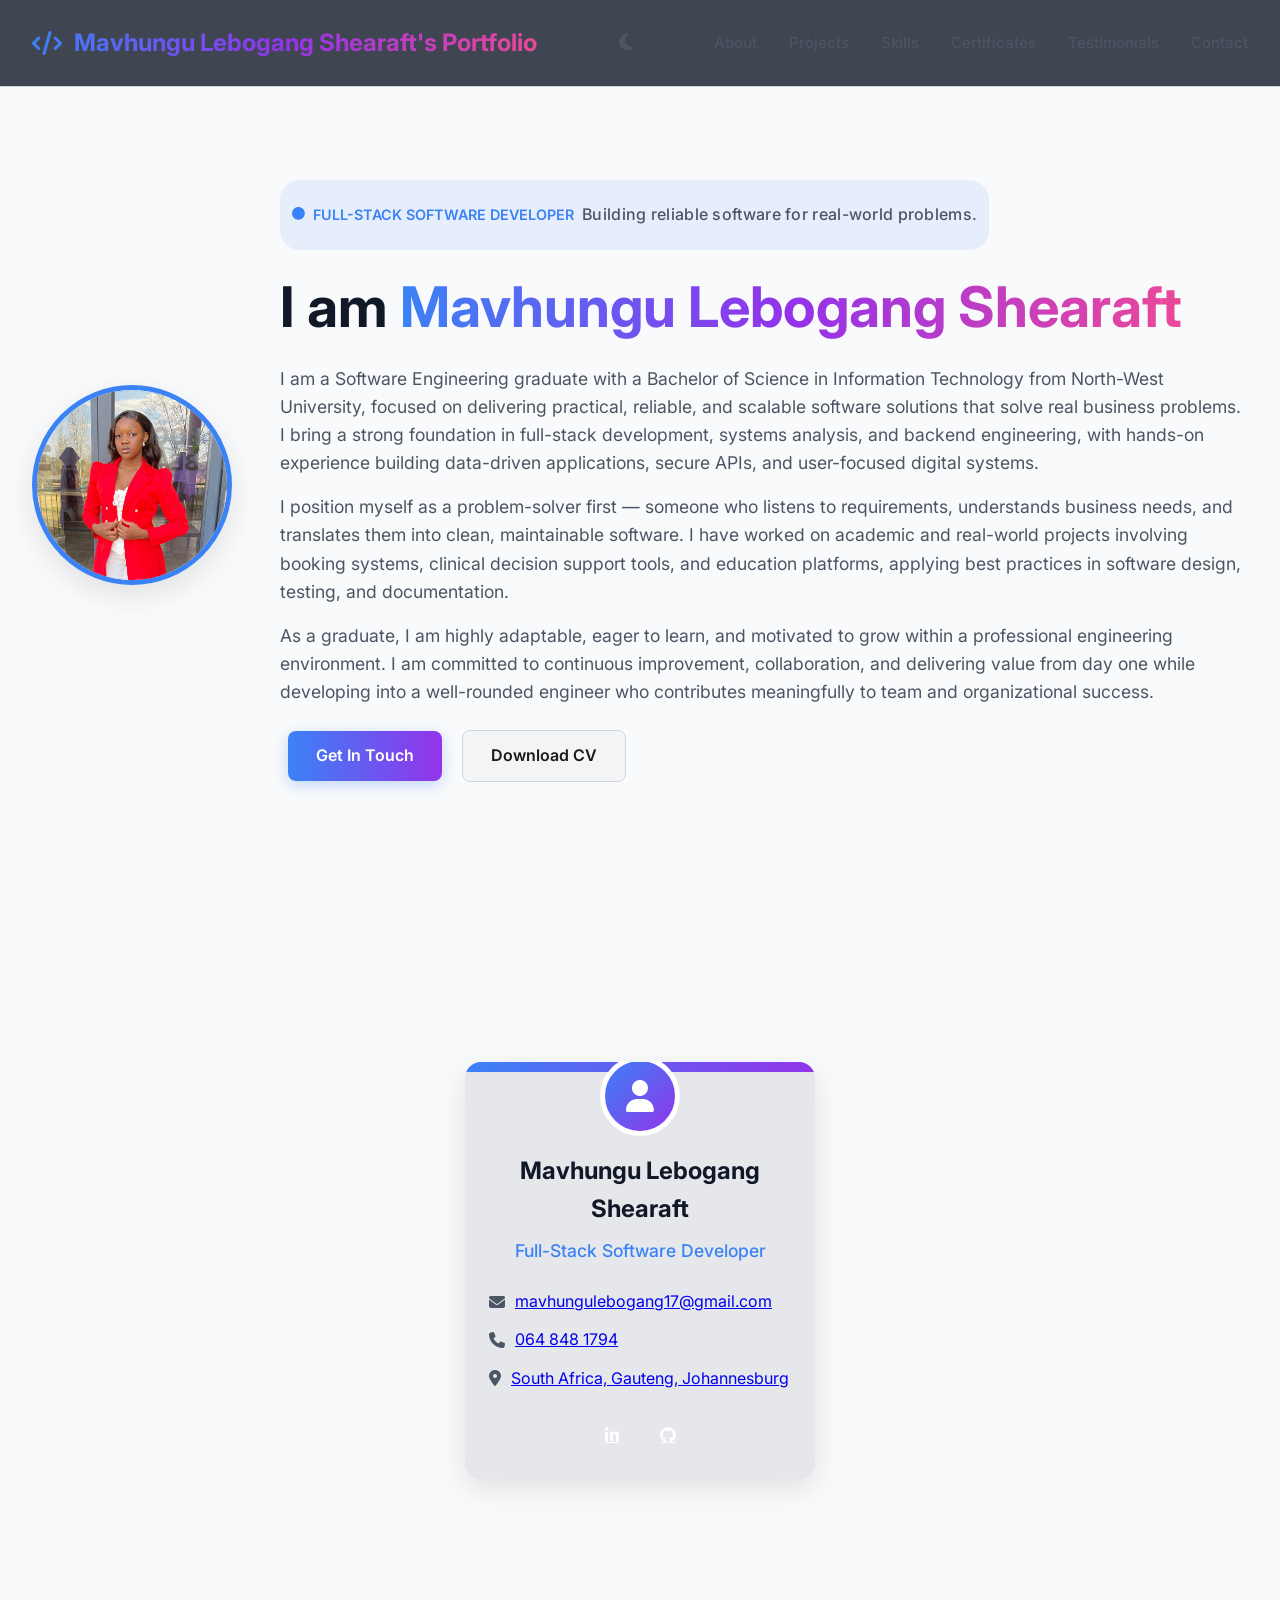
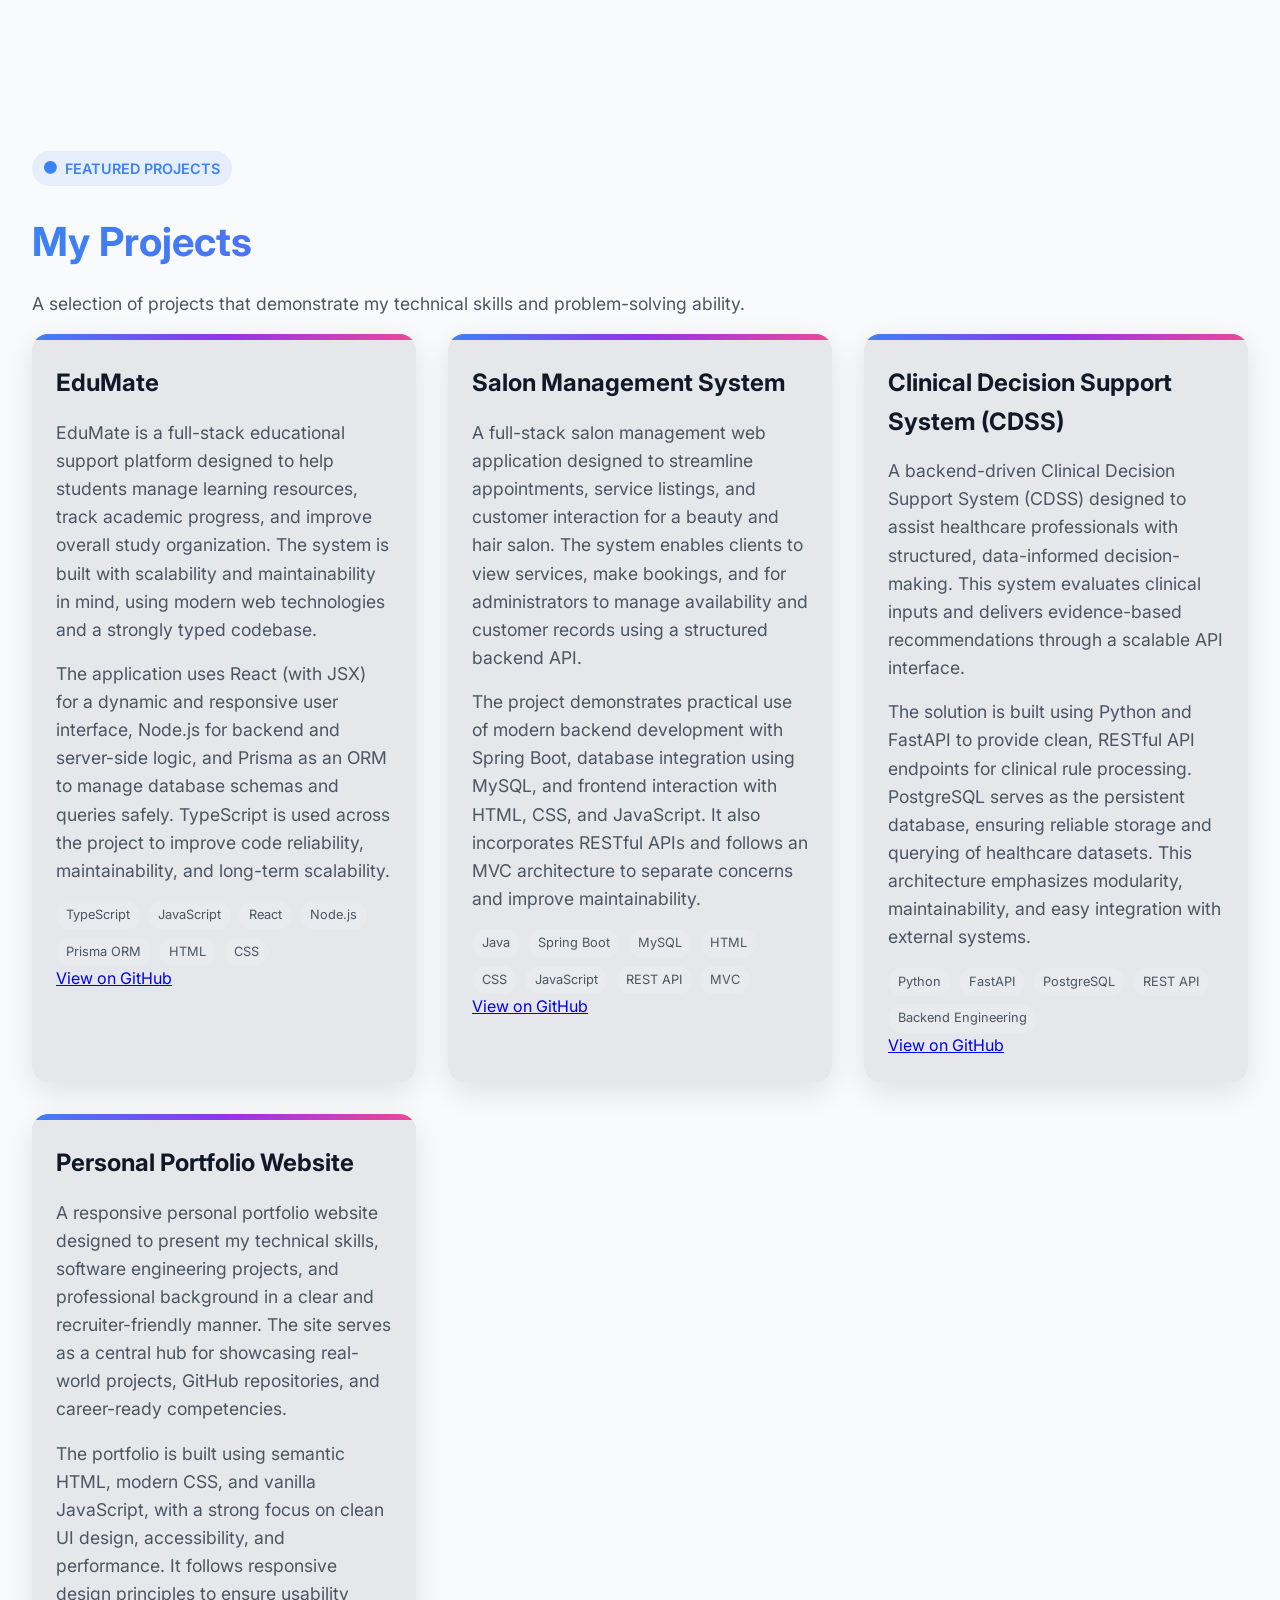
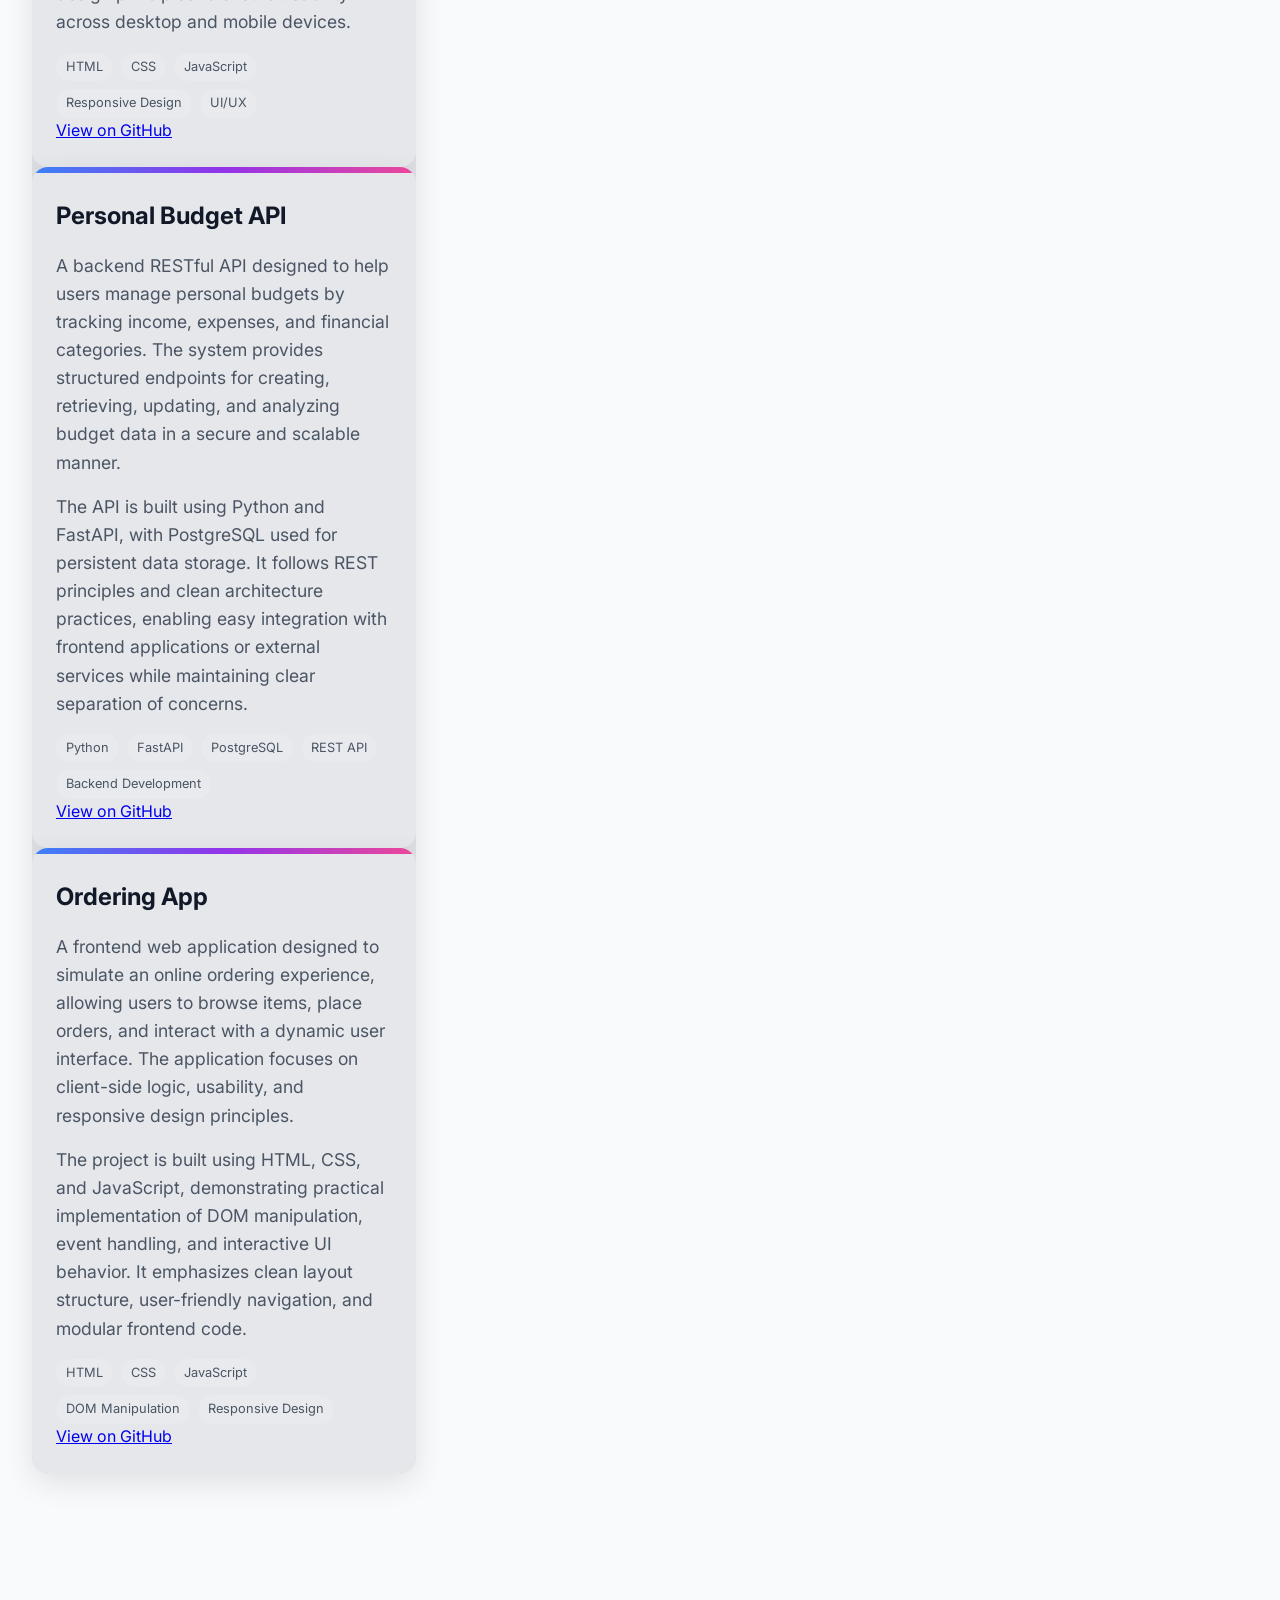
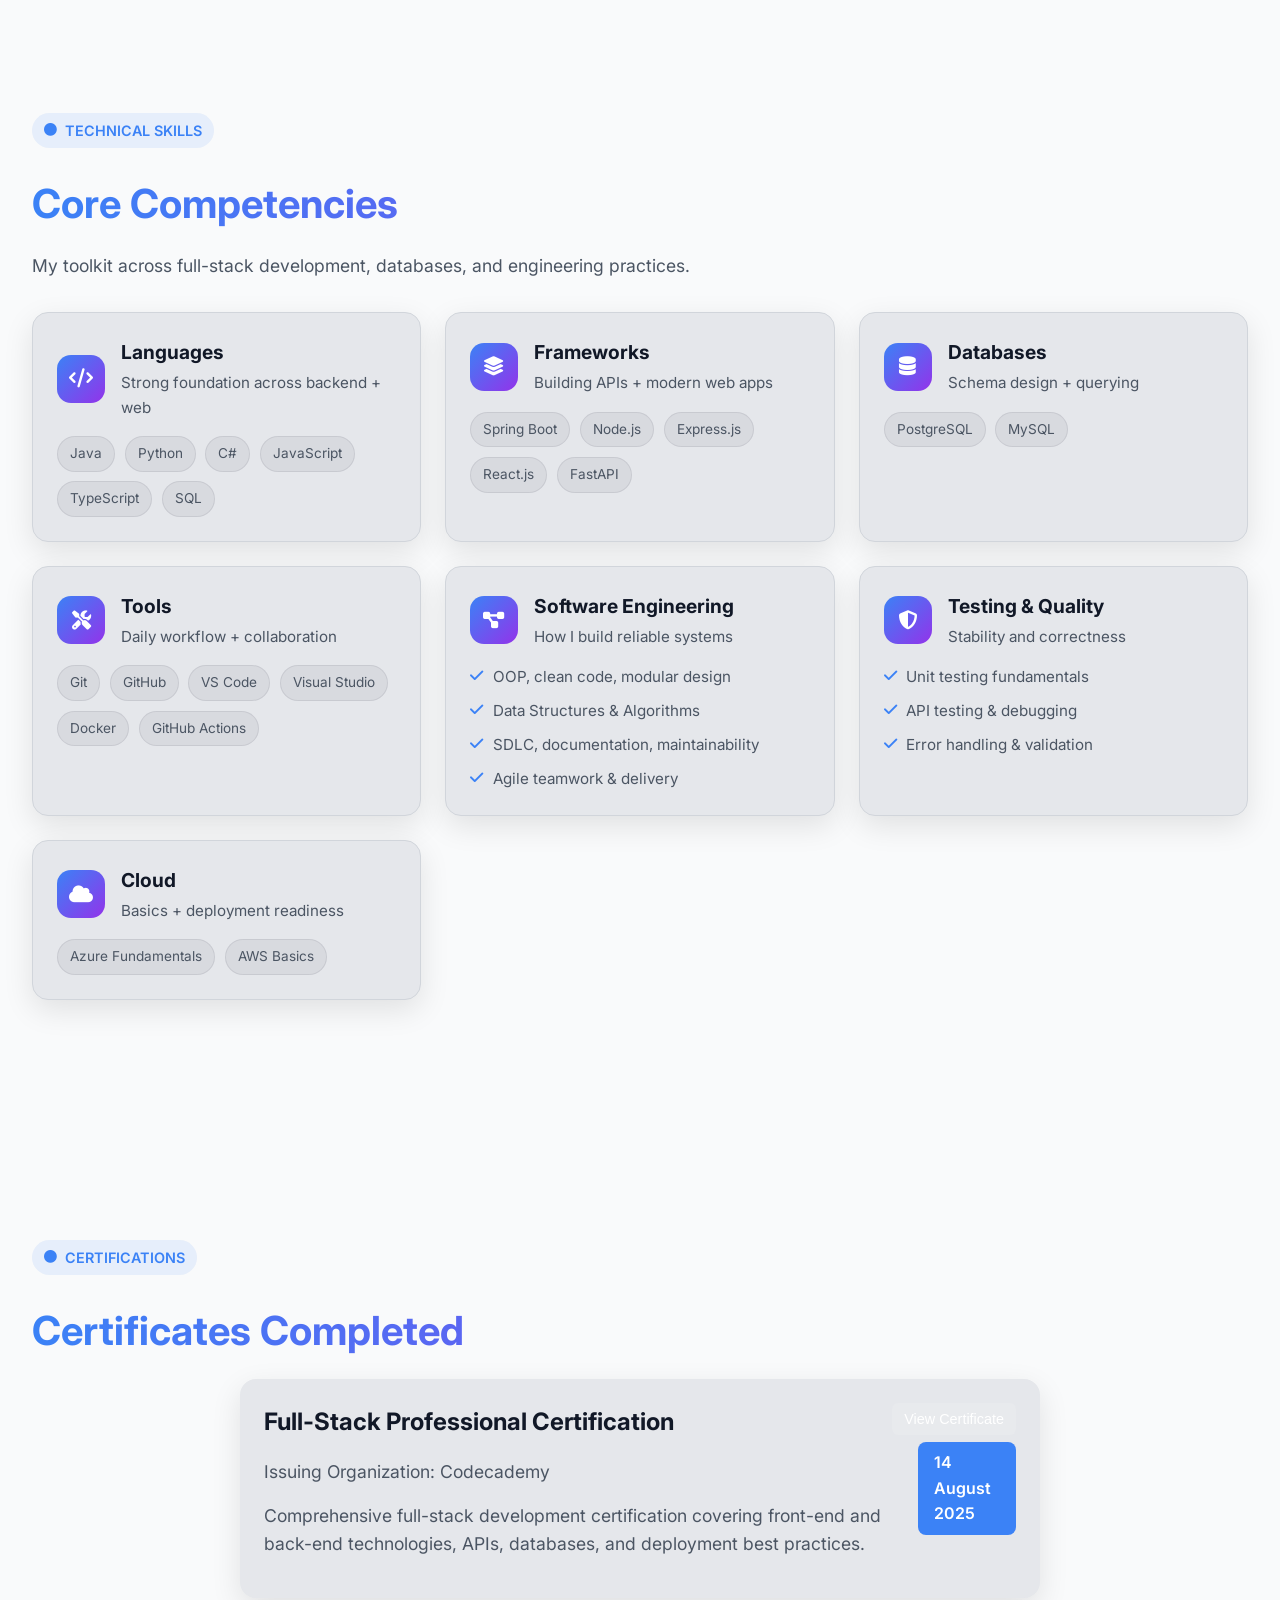
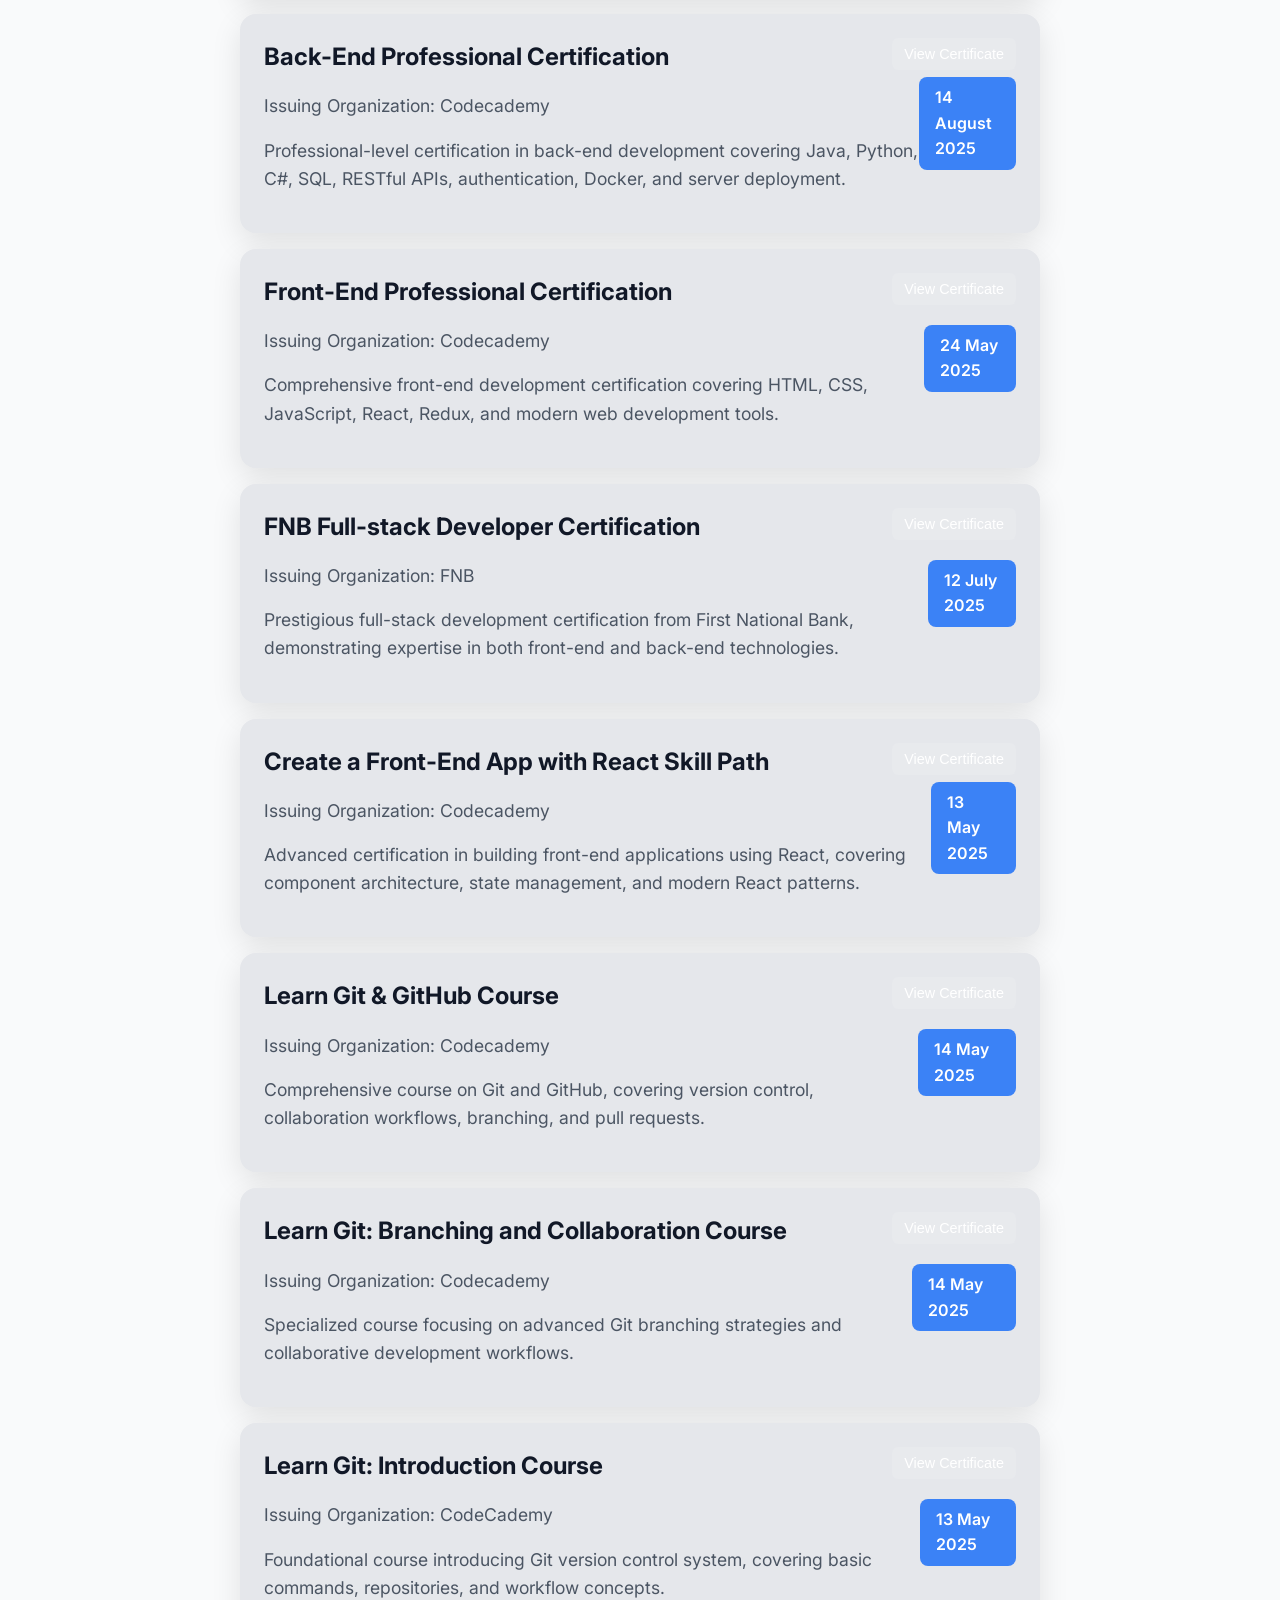
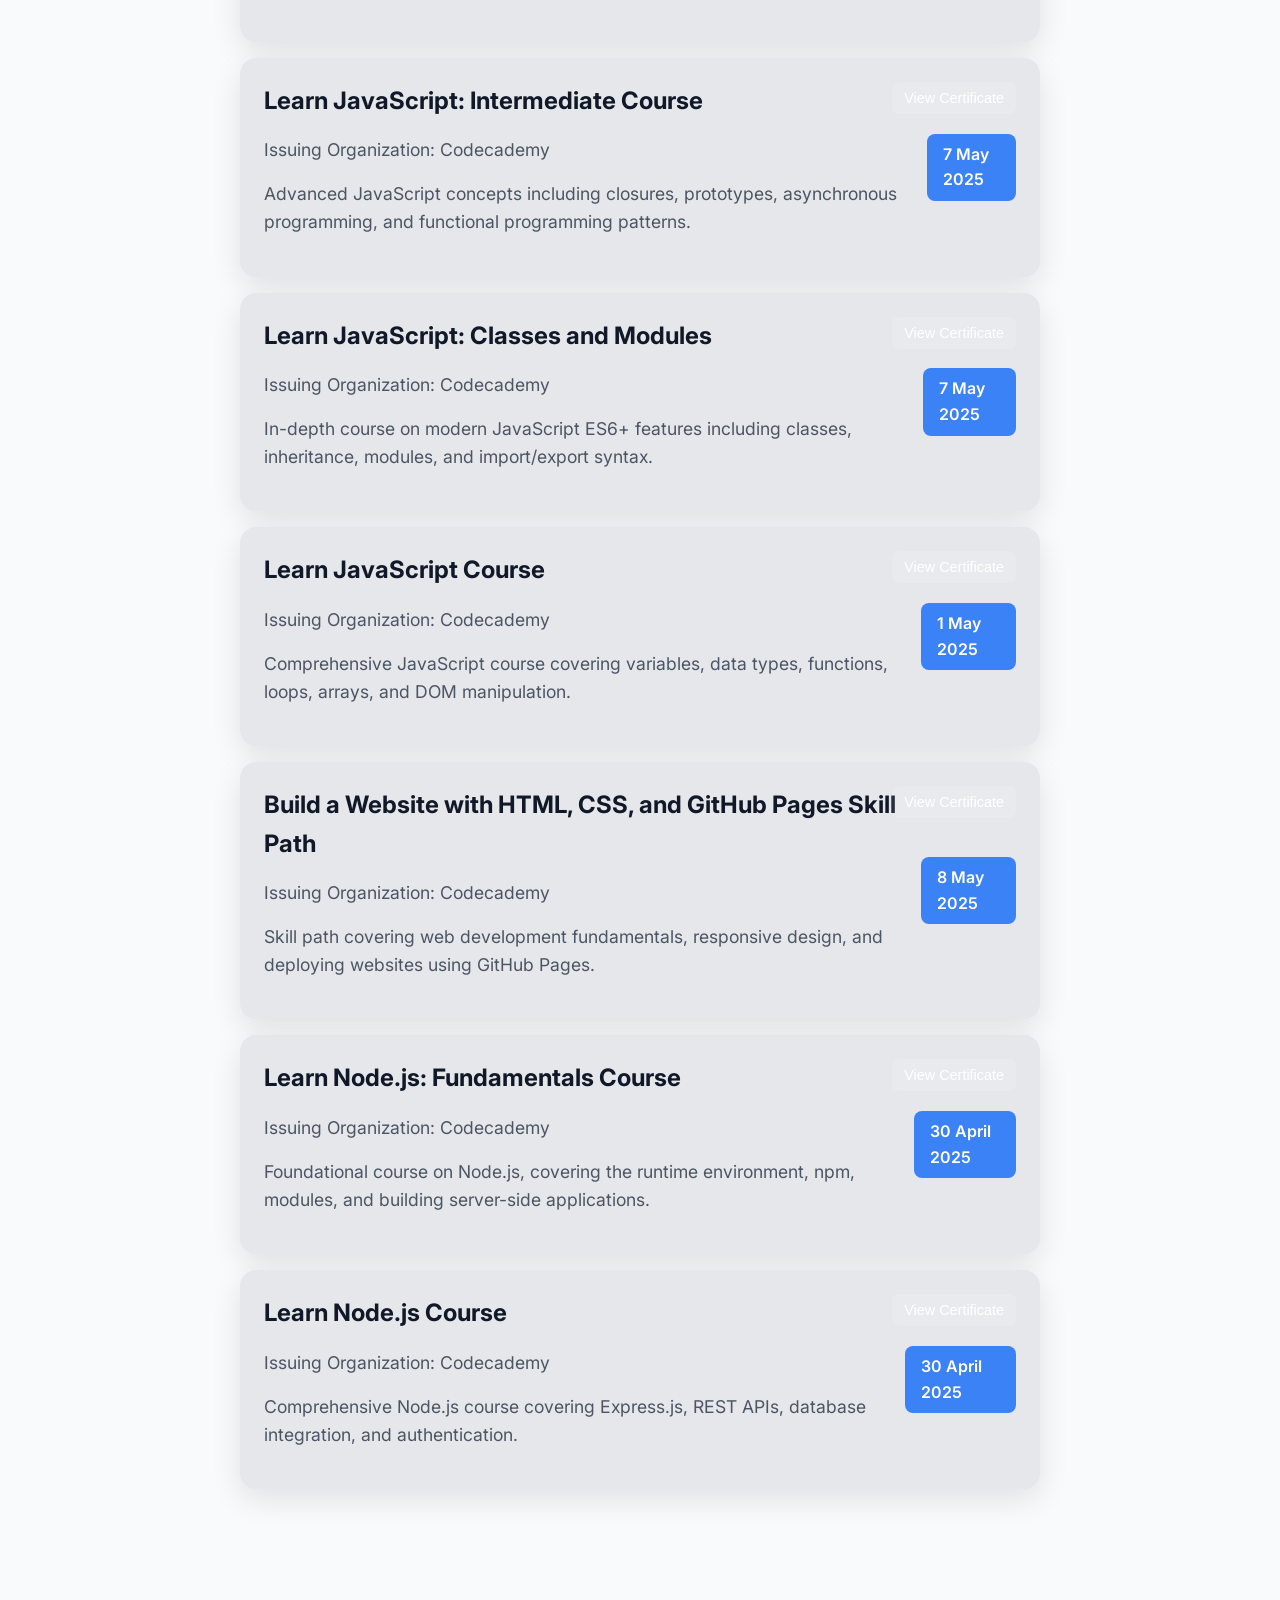
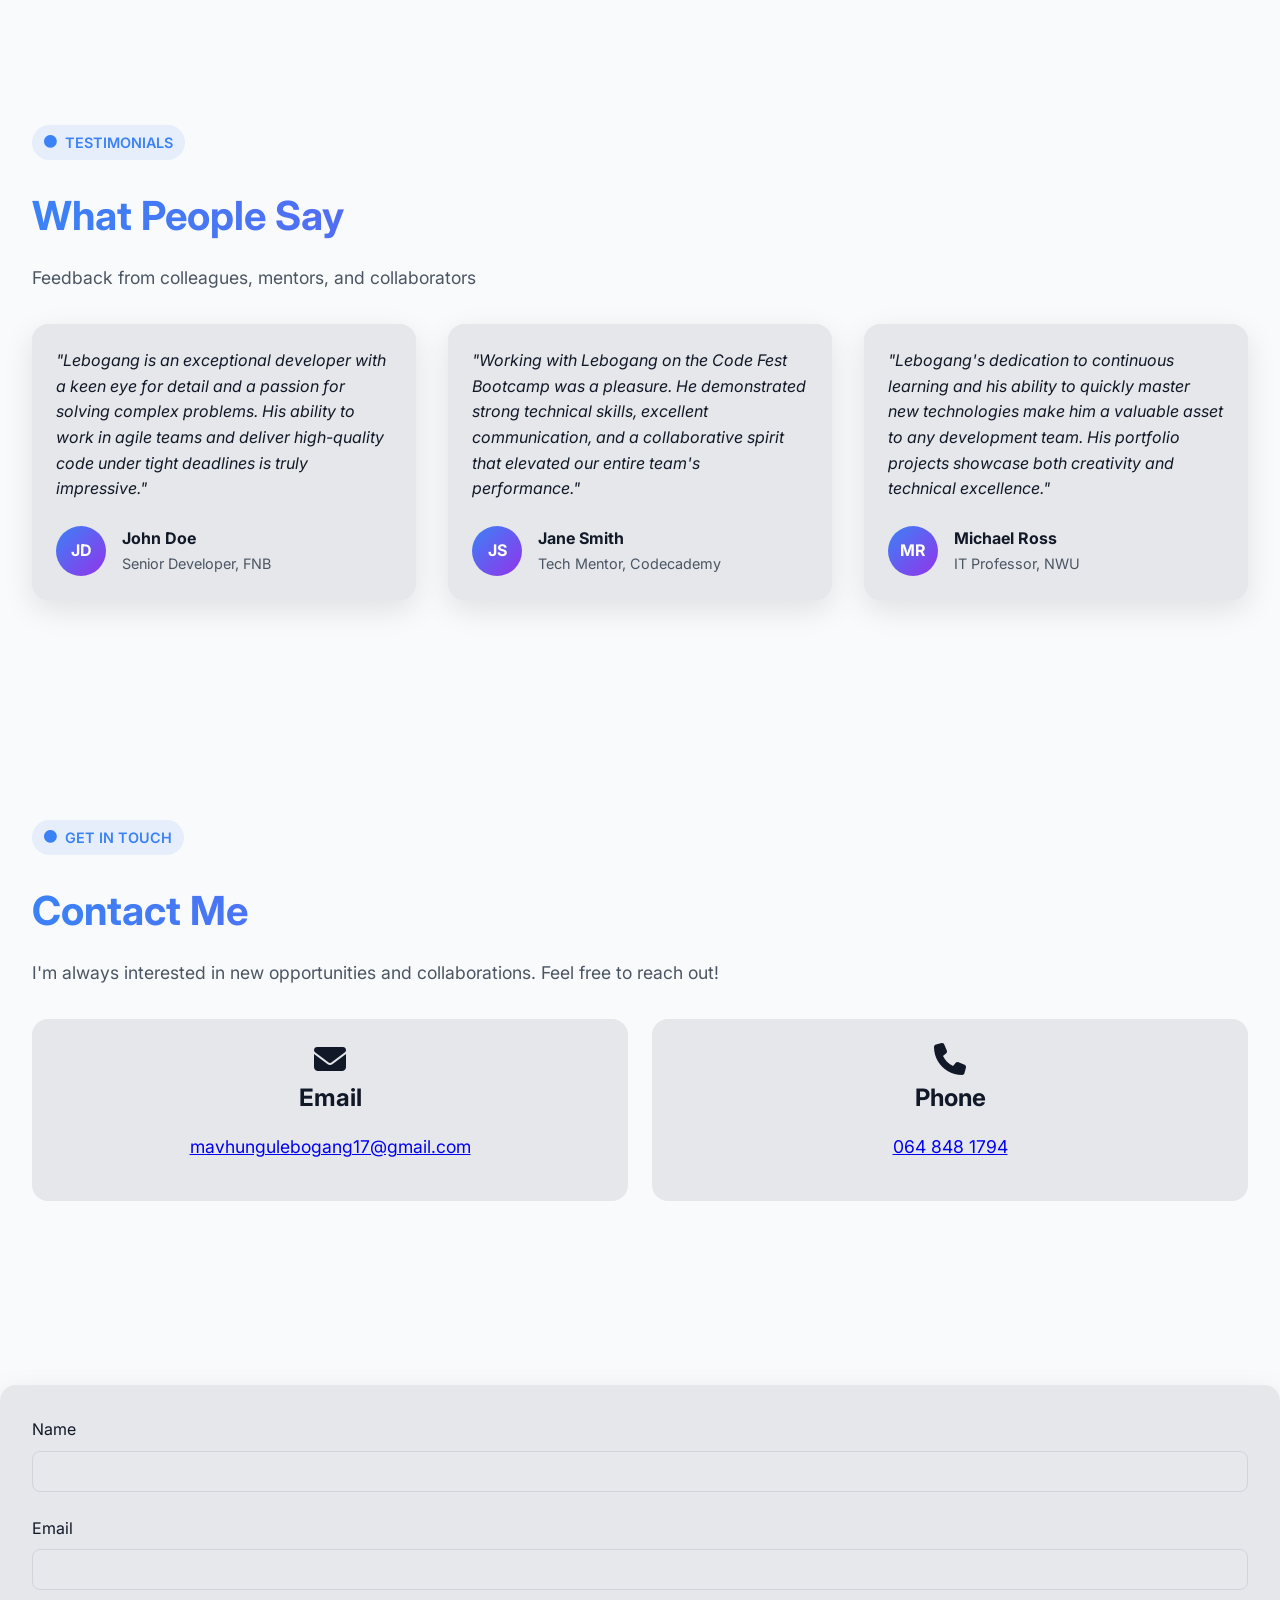
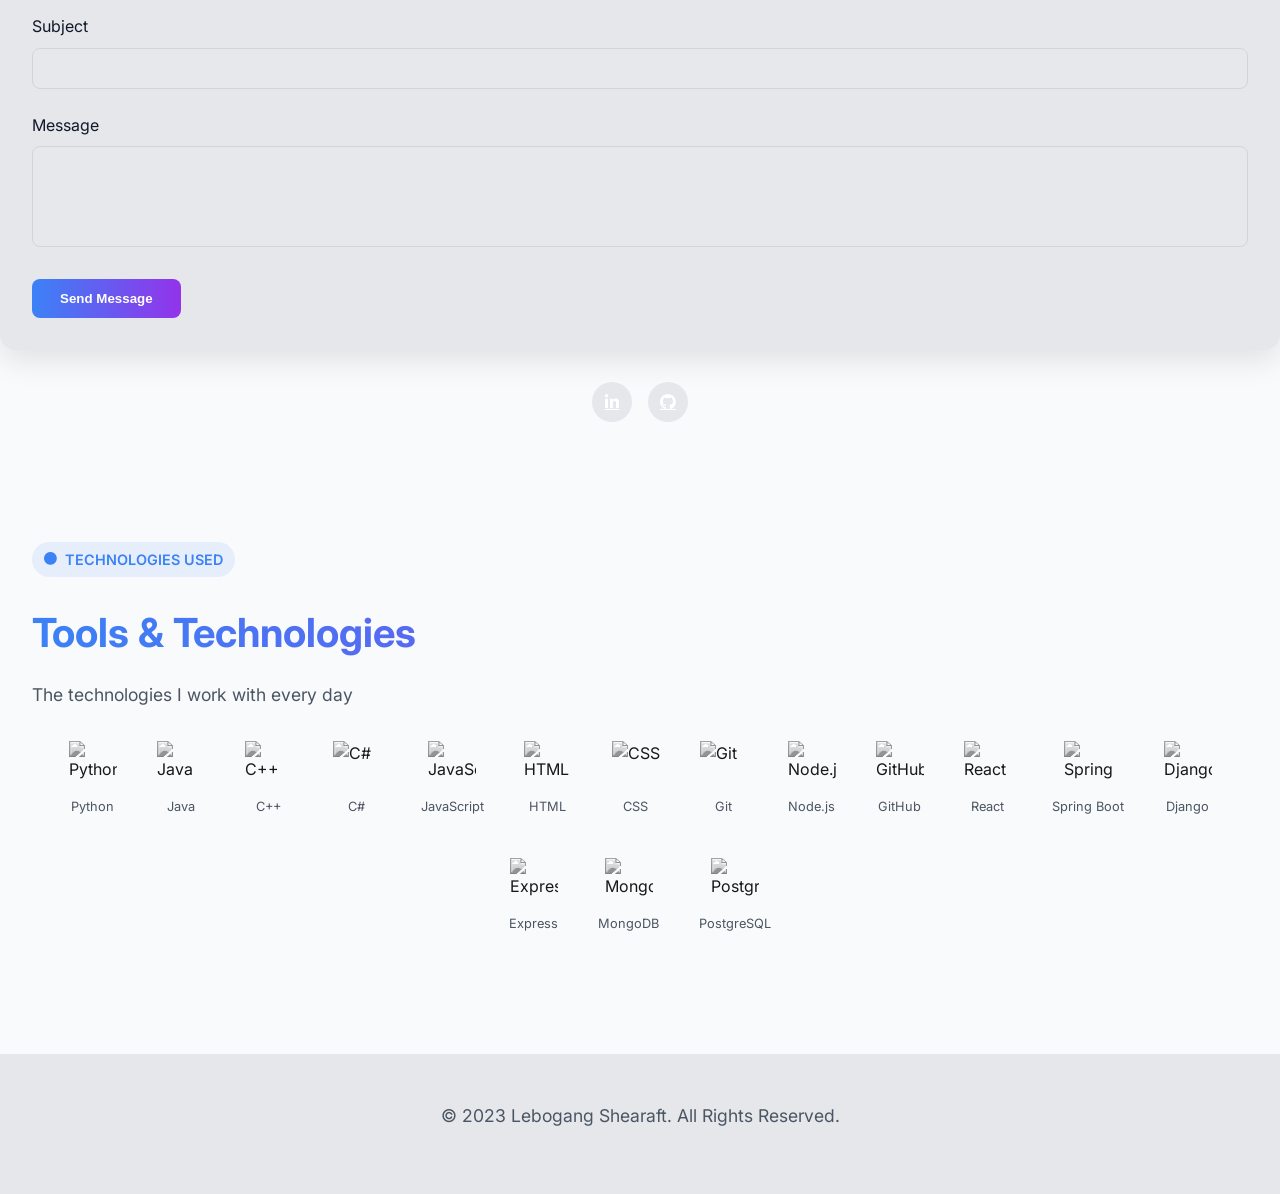
==== index.html @ 538824d4 "Update index.html" ====
<!DOCTYPE html>
<html lang="en">
<head>
  <meta charset="UTF-8" />
  <meta name="viewport" content="width=device-width, initial-scale=1.0" />
  <title>Mavhungu Lebogang Shearaft - Full-Stack Developer</title>
  <meta name="description" content="Portfolio of Mavhungu Lebogang Shearaft, Full-Stack Developer & BSc IT Student" />
  <!-- Google Fonts -->
  <link href="https://fonts.googleapis.com/css2?family=Inter:wght@300;400;500;600;700&display=swap" rel="stylesheet" />
  <!-- DevIcons for Technology Logos -->
  <link rel="stylesheet" href="https://cdn.jsdelivr.net/gh/devicons/devicon@v2.15.1/devicon.min.css" />
  <!-- Font Awesome for Social Icons -->
  <link rel="stylesheet" href="https://cdnjs.cloudflare.com/ajax/libs/font-awesome/6.4.0/css/all.min.css" />
  <style>
    :root {
      --bg-primary: #111827;
      --bg-secondary: #1f2937;
      --text-primary: #f9fafb;
      --text-secondary: #d1d5db;
      --accent-blue: #3b82f6;
      --accent-purple: #9333ea;
      --accent-pink: #ec4899;
      --border-light: #374151;
      --transition: all 0.3s ease;
      --shadow: 0 10px 30px rgba(0, 0, 0, 0.3);
      --shadow-hover: 0 15px 40px rgba(0, 0, 0, 0.4);
      --section-padding: 120px 2rem;
    }
    .light-mode {
      --bg-primary: #f9fafb;
      --bg-secondary: #e5e7eb;
      --text-primary: #111827;
      --text-secondary: #4b5563;
      --border-light: #d1d5db;
      --shadow: 0 10px 30px rgba(0, 0, 0, 0.1);
      --shadow-hover: 0 15px 40px rgba(0, 0, 0, 0.15);
    }
    * {
      margin: 0;
      padding: 0;
      box-sizing: border-box;
    }
    body {
      font-family: 'Inter', sans-serif;
      background-color: var(--bg-primary);
      color: var(--text-primary);
      line-height: 1.6;
      transition: var(--transition);
      overflow-x: hidden;
      scroll-behavior: smooth;
    }
    /* Navigation */
    nav {
      position: fixed;
      top: 0;
      left: 0;
      right: 0;
      z-index: 50;
      padding: 1.5rem 2rem;
      background: rgba(17, 24, 39, 0.95);
      backdrop-filter: blur(10px);
      border-bottom: 1px solid var(--border-light);
      transition: var(--transition);
    }
    .light-mode nav {
      background: rgba(255, 255, 255, 0.95);
    }
    .nav-container {
      max-width: 1400px;
      margin: 0 auto;
      display: flex;
      justify-content: space-between;
      align-items: center;
    }
    .logo {
      display: flex;
      align-items: center;
      gap: 12px;
      font-weight: 700;
      font-size: 1.5rem;
      background: linear-gradient(90deg, #3b82f6, #9333ea, #ec4899);
      -webkit-background-clip: text;
      -webkit-text-fill-color: transparent;
      text-decoration: none;
    }
    .logo i {
      color: #3b82f6;
    }
    .nav-links {
      display: flex;
      gap: 2rem;
    }
    .nav-links a {
      color: var(--text-secondary);
      text-decoration: none;
      font-weight: 500;
      font-size: 0.95rem;
      transition: var(--transition);
      position: relative;
    }
    .nav-links a:hover {
      color: var(--accent-blue);
    }
    .nav-links a::after {
      content: '';
      position: absolute;
      bottom: -5px;
      left: 0;
      width: 0;
      height: 2px;
      background: var(--accent-blue);
      transition: var(--transition);
    }
    .nav-links a:hover::after {
      width: 100%;
    }
    .nav-right {
      display: flex;
      align-items: center;
      gap: 1rem;
    }
    .theme-toggle {
      background: none;
      border: none;
      font-size: 1.2rem;
      color: var(--text-secondary);
      cursor: pointer;
      transition: var(--transition);
    }
    .theme-toggle:hover {
      color: var(--accent-blue);
    }
    .mobile-toggle {
      display: none;
      background: none;
      border: none;
      color: var(--text-secondary);
      font-size: 1.5rem;
      cursor: pointer;
    }
    /* Sections */
    section {
      padding: var(--section-padding);
      max-width: 1400px;
      margin: 0 auto;
      opacity: 0;
      transform: translateY(30px);
      transition: opacity 0.8s ease, transform 0.8s ease;
    }
    section.visible {
      opacity: 1;
      transform: translateY(0);
    }
    h2 {
      font-size: 2.5rem;
      margin-bottom: 1rem;
      background: linear-gradient(90deg, #3b82f6, #9333ea);
      -webkit-background-clip: text;
      -webkit-text-fill-color: transparent;
    }
    h3 {
      font-size: 1.5rem;
      margin-bottom: 1rem;
      color: var(--text-primary);
    }
    p {
      color: var(--text-secondary);
      margin-bottom: 1rem;
      font-size: 1.1rem;
    }
    /* Hero Section with Profile Image */
    #about {
      padding-top: 180px;
      display: flex;
      flex-direction: column;
    }
    .hero-content {
      display: flex;
      flex-direction: column;
      align-items: center;
      text-align: center;
    }
    .profile-image-container {
      margin: 2rem 0;
      border-radius: 50%;
      overflow: hidden;
      box-shadow: var(--shadow);
      transition: var(--transition);
      width: 180px;
      height: 180px;
      border: 5px solid var(--accent-blue);
    }
    .profile-image-container:hover {
      transform: scale(1.05);
      box-shadow: var(--shadow-hover);
    }
    .profile-image {
      width: 100%;
      height: 100%;
      object-fit: cover;
      display: block;
    }
    .tagline {
      display: inline-flex;
      align-items: center;
      gap: 8px;
      background: rgba(59, 130, 246, 0.1);
      color: #3b82f6;
      font-size: 0.9rem;
      font-weight: 600;
      padding: 6px 12px;
      border-radius: 20px;
      margin-bottom: 1.5rem;
    }
    .tagline i {
      font-size: 0.8rem;
    }
    .hero-title {
      font-size: 3.5rem;
      line-height: 1.2;
      margin-bottom: 1.5rem;
    }
    .gradient-text {
      background: linear-gradient(90deg, #3b82f6, #9333ea, #ec4899);
      -webkit-background-clip: text;
      -webkit-text-fill-color: transparent;
    }
    .btn {
      padding: 12px 28px;
      border-radius: 8px;
      text-decoration: none;
      font-weight: 600;
      margin: 0.5rem;
      transition: var(--transition);
      display: inline-block;
    }
    .btn-primary {
      background: linear-gradient(to right, #3b82f6, #9333ea);
      color: white;
      box-shadow: 0 4px 15px rgba(59, 130, 246, 0.3);
    }
    .btn-primary:hover {
      transform: translateY(-3px);
      box-shadow: 0 8px 25px rgba(59, 130, 246, 0.4);
    }
    .btn-secondary {
      background: rgba(255, 255, 255, 0.1);
      color: white;
      border: 1px solid var(--accent-blue);
    }
    .light-mode .btn-secondary {
      background: #f3f4f6;
      color: #1a1a1a;
      border: 1px solid #d1d5db;
    }
    .btn-secondary:hover {
      background: rgba(255, 255, 255, 0.2);
    }
    .light-mode .btn-secondary:hover {
      background: #e5e7eb;
    }
    /* Profile Card (without image) */
    .profile-card {
      background: var(--bg-secondary);
      border-radius: 16px;
      overflow: hidden;
      box-shadow: var(--shadow);
      transition: var(--transition);
      width: 100%;
      margin: 2rem auto;
      max-width: 350px;
    }
    .profile-card:hover {
      transform: scale(1.02);
      box-shadow: var(--shadow-hover);
    }
    .profile-header {
      height: 10px;
      background: linear-gradient(to right, #3b82f6, #9333ea);
    }
    .profile-body {
      padding: 1.5rem;
    }
    .profile-img-placeholder {
      width: 80px;
      height: 80px;
      background: linear-gradient(135deg, #3b82f6, #9333ea);
      border-radius: 50%;
      display: flex;
      align-items: center;
      justify-content: center;
      margin: -40px auto 1rem;
      border: 5px solid var(--bg-primary);
      color: white;
      font-size: 2rem;
    }
    .light-mode .profile-img-placeholder {
      border-color: white;
    }
    .profile-body h3 {
      text-align: center;
      margin-bottom: 0.5rem;
    }
    .profile-body p {
      text-align: center;
      color: #3b82f6;
      font-weight: 500;
    }
    .contact-list {
      list-style: none;
      margin: 1.5rem 0;
    }
    .contact-list li {
      display: flex;
      align-items: center;
      gap: 10px;
      margin: 0.8rem 0;
      color: var(--text-secondary);
    }
    .social-links {
      display: flex;
      justify-content: center;
      gap: 1rem;
      margin-top: 1.5rem;
    }
    .social-links a {
      display: flex;
      align-items: center;
      justify-content: center;
      width: 40px;
      height: 40px;
      background: var(--bg-secondary);
      border-radius: 50%;
      color: white;
      transition: var(--transition);
    }
    .social-links a:hover {
      background: #3b82f6;
      transform: translateY(-3px);
    }
    /* Projects */
    #projects .container {
      display: grid;
      grid-template-columns: repeat(auto-fit, minmax(300px, 1fr));
      gap: 2rem;
    }
    .project-card {
      background: var(--bg-secondary);
      border-radius: 16px;
      overflow: hidden;
      box-shadow: var(--shadow);
      transition: var(--transition);
      position: relative;
    }
    .project-card:hover {
      transform: translateY(-10px);
      box-shadow: var(--shadow-hover);
    }
    .project-header {
      height: 6px;
      background: linear-gradient(90deg, #3b82f6, #9333ea, #ec4899);
    }
    .project-body {
      padding: 1.5rem;
    }
    .tech-tags {
      display: flex;
      flex-wrap: wrap;
      gap: 0.5rem;
      margin-top: 1rem;
    }
    .tech-tag {
      background: rgba(255, 255, 255, 0.1);
      color: var(--text-secondary);
      padding: 4px 10px;
      border-radius: 20px;
      font-size: 0.8rem;
    }
    .project-links {
      display: flex;
      gap: 1rem;
      margin-top: 1rem;
    }
    .project-links a {
      color: var(--accent-blue);
      text-decoration: none;
      font-size: 0.9rem;
      display: flex;
      align-items: center;
      gap: 5px;
      transition: var(--transition);
    }
    .project-links a:hover {
      color: var(--accent-purple);
    }
    /* Skills */
    .skills-grid {
      display: grid;
      grid-template-columns: repeat(auto-fit, minmax(300px, 1fr));
      gap: 2rem;
    }
    .skill-card {
      background: var(--bg-secondary);
      padding: 1.5rem;
      border-radius: 16px;
      box-shadow: var(--shadow);
    }
    .skill-icon {
      width: 50px;
      height: 50px;
      background: linear-gradient(135deg, #3b82f6, #9333ea);
      border-radius: 12px;
      display: flex;
      align-items: center;
      justify-content: center;
      color: white;
      font-size: 1.5rem;
      margin-bottom: 1rem;
    }
    /* Skill Bars */
    .skill-bars {
      margin-top: 1.5rem;
    }
    .skill-item {
      margin-bottom: 1rem;
    }
    .skill-name {
      display: flex;
      justify-content: space-between;
      margin-bottom: 0.5rem;
    }
    .skill-bar {
      height: 8px;
      background: rgba(255, 255, 255, 0.1);
      border-radius: 4px;
      overflow: hidden;
    }
    .skill-progress {
      height: 100%;
      background: linear-gradient(90deg, #3b82f6, #9333ea);
      border-radius: 4px;
      transition: width 1.5s ease;
      width: 0;
    }
    .skills-grid-pro {
      display: grid;
      grid-template-columns: repeat(auto-fit, minmax(320px, 1fr));
      gap: 1.5rem;
      margin-top: 2rem;
    }
    
    .skill-card-pro {
      background: var(--bg-secondary);
      border: 1px solid var(--border-light);
      border-radius: 16px;
      padding: 1.5rem;
      box-shadow: var(--shadow);
      transition: var(--transition);
    }
    
    .skill-card-pro:hover {
      transform: translateY(-6px);
      box-shadow: var(--shadow-hover);
    }
    
    .skill-card-pro-header {
      display: flex;
      gap: 1rem;
      align-items: center;
      margin-bottom: 1rem;
    }
    
    .skill-icon-pro {
      width: 48px;
      height: 48px;
      border-radius: 14px;
      background: linear-gradient(135deg, #3b82f6, #9333ea);
      color: white;
      display: flex;
      align-items: center;
      justify-content: center;
      font-size: 1.2rem;
      flex-shrink: 0;
    }
    
    .skill-card-pro h3 {
      margin: 0;
      font-size: 1.2rem;
    }
    
    .skill-card-pro p {
      margin: 0.2rem 0 0;
      font-size: 0.95rem;
      color: var(--text-secondary);
    }
    
    .skill-pills {
      display: flex;
      flex-wrap: wrap;
      gap: 0.6rem;
      margin-top: 0.5rem;
    }
    
    .pill {
      padding: 6px 12px;
      border-radius: 999px;
      font-size: 0.85rem;
      color: var(--text-secondary);
      background: rgba(255, 255, 255, 0.08);
      border: 1px solid rgba(255, 255, 255, 0.08);
    }
    
    .light-mode .pill {
      background: rgba(17, 24, 39, 0.06);
      border: 1px solid rgba(17, 24, 39, 0.08);
    }
    
    .skill-list-pro {
      list-style: none;
      margin: 0.5rem 0 0;
      padding: 0;
      display: grid;
      gap: 0.6rem;
    }
    
    .skill-list-pro li {
      display: flex;
      gap: 0.6rem;
      align-items: flex-start;
      color: var(--text-secondary);
      font-size: 0.95rem;
    }
    
    .skill-list-pro i {
      color: #3b82f6;
      margin-top: 3px;
    }

    /* Certificates */
    .cert-list {
      max-width: 800px;
      margin: 0 auto;
    }
    .cert-card {
      background: var(--bg-secondary);
      padding: 1.5rem;
      border-radius: 16px;
      margin-bottom: 1rem;
      box-shadow: var(--shadow);
      display: flex;
      justify-content: space-between;
      align-items: center;
      transition: var(--transition);
      position: relative;
    }
    .cert-card:hover {
      transform: translateX(5px);
    }
    .cert-date {
      background: #3b82f6;
      color: white;
      padding: 8px 16px;
      border-radius: 8px;
      font-weight: 600;
    }
    .cert-download {
      position: absolute;
      top: 1.5rem;
      right: 1.5rem;
      background: rgba(255, 255, 255, 0.1);
      color: white;
      border: none;
      padding: 8px 12px;
      border-radius: 6px;
      cursor: pointer;
      transition: var(--transition);
      font-size: 0.9rem;
    }
    .cert-download:hover {
      background: #3b82f6;
    }
    /* Testimonials */
    #testimonials {
      padding: 100px 2rem;
    }
    .testimonial-grid {
      display: grid;
      grid-template-columns: repeat(auto-fit, minmax(300px, 1fr));
      gap: 2rem;
      margin-top: 2rem;
    }
    .testimonial-card {
      background: var(--bg-secondary);
      padding: 1.5rem;
      border-radius: 16px;
      box-shadow: var(--shadow);
      position: relative;
    }
    .testimonial-card::before {
      content: """;
      position: absolute;
      top: 10px;
      left: 15px;
      font-size: 5rem;
      color: rgba(59, 130, 246, 0.1);
      font-family: serif;
      line-height: 1;
    }
    .testimonial-content {
      position: relative;
      z-index: 1;
      margin-bottom: 1.5rem;
      font-style: italic;
    }
    .testimonial-author {
      display: flex;
      align-items: center;
      gap: 1rem;
    }
    .author-avatar {
      width: 50px;
      height: 50px;
      border-radius: 50%;
      background: linear-gradient(135deg, #3b82f6, #9333ea);
      display: flex;
      align-items: center;
      justify-content: center;
      color: white;
      font-weight: bold;
    }
    .author-info h4 {
      margin: 0;
      color: var(--text-primary);
    }
    .author-info p {
      margin: 0;
      font-size: 0.9rem;
      color: var(--text-secondary);
    }
    /* Contact */
    #contact .container {
      max-width: 600px;
      margin: 0 auto;
      text-align: center;
    }
    .contact-grid {
      display: grid;
      grid-template-columns: repeat(auto-fit, minmax(250px, 1fr));
      gap: 1.5rem;
      margin: 2rem 0;
    }
    .contact-item {
      background: var(--bg-secondary);
      padding: 1.5rem;
      border-radius: 16px;
      text-align: center;
    }
    /* Contact Form */
    .contact-form {
      background: var(--bg-secondary);
      padding: 2rem;
      border-radius: 16px;
      box-shadow: var(--shadow);
      margin-top: 2rem;
    }
    .form-group {
      margin-bottom: 1.5rem;
    }
    .form-group label {
      display: block;
      margin-bottom: 0.5rem;
      color: var(--text-primary);
    }
    .form-group input,
    .form-group textarea {
      width: 100%;
      padding: 12px;
      border: 1px solid var(--border-light);
      border-radius: 8px;
      background: rgba(255, 255, 255, 0.05);
      color: var(--text-primary);
      resize: none;
    }
    .form-group input:focus,
    .form-group textarea:focus {
      outline: none;
      border-color: var(--accent-blue);
    }
    .submit-btn {
      background: linear-gradient(to right, #3b82f6, #9333ea);
      color: white;
      border: none;
      padding: 12px 28px;
      border-radius: 8px;
      font-weight: 600;
      cursor: pointer;
      transition: var(--transition);
    }
    .submit-btn:hover {
      transform: translateY(-3px);
      box-shadow: 0 8px 25px rgba(59, 130, 246, 0.4);
    }
    /* Technologies */
    .tech-icons {
      display: flex;
      justify-content: center;
      flex-wrap: wrap;
      gap: 2.5rem;
      margin-top: 2rem;
    }
    .tech-item {
      display: flex;
      flex-direction: column;
      align-items: center;
      gap: 0.5rem;
    }
    .tech-item img {
      width: 48px;
      height: 48px;
      transition: var(--transition);
      filter: grayscale(1);
    }
    .tech-item:hover img {
      filter: grayscale(0);
      transform: scale(1.1);
    }
    .tech-item span {
      font-size: 0.8rem;
      color: var(--text-secondary);
    }
    /* Back to Top Button */
    .back-to-top {
      position: fixed;
      bottom: 30px;
      right: 30px;
      width: 50px;
      height: 50px;
      background: linear-gradient(135deg, #3b82f6, #9333ea);
      color: white;
      border-radius: 50%;
      display: flex;
      align-items: center;
      justify-content: center;
      cursor: pointer;
      box-shadow: var(--shadow);
      transition: var(--transition);
      opacity: 0;
      visibility: hidden;
      z-index: 40;
    }
    .back-to-top.visible {
      opacity: 1;
      visibility: visible;
    }
    .back-to-top:hover {
      transform: translateY(-5px);
    }
    /* Footer */
    footer {
      text-align: center;
      padding: 3rem 2rem;
      background: var(--bg-secondary);
      color: var(--text-secondary);
      font-size: 0.9rem;
    }
    /* Responsive */
    @media (min-width: 769px) {
      #about {
        flex-direction: row;
        align-items: flex-start;
        gap: 3rem;
      }
      .hero-content {
        flex: 1;
        text-align: left;
        align-items: flex-start;
      }
      .photo-slogan {
      margin-top: 1rem;
      font-size: 1rem;
      font-weight: 500;
      color: var(--text-secondary);
      text-align: center;
      letter-spacing: 0.3px;
    }
    
    @media (min-width: 769px) {
      .photo-slogan {
        text-align: left;
      }
    }
      .profile-image-container {
        width: 200px;
        height: 200px;
        align-self: center;
      }
      .profile-card {
        max-width: 350px;
      }
    }
    @media (max-width: 768px) {
      .nav-links, .nav-right {
        display: none;
      }
      .mobile-toggle {
        display: block;
      }
      .mobile-menu {
        display: none;
        flex-direction: column;
        background: var(--bg-secondary);
        padding: 1rem;
        border-radius: 12px;
        margin-top: 1rem;
      }
      .mobile-menu.active {
        display: flex;
      }
      .mobile-menu a {
        color: var(--text-secondary);
        padding: 0.8rem 1rem;
        text-decoration: none;
        transition: var(--transition);
      }
      .mobile-menu a:hover {
        color: var(--accent-blue);
        background: rgba(255, 255, 255, 0.1);
        border-radius: 8px;
      }
      h2 {
        font-size: 2rem;
      }
      .hero-title {
        font-size: 2.5rem;
      }
    }
  </style>
</head>
<body class="light-mode">
  <!-- Navigation -->
  <nav id="navbar">
    <div class="nav-container">
      <a href="#about" class="logo">
        <i class="fas fa-code"></i>
        Mavhungu Lebogang Shearaft's Portfolio
      </a>
      <div class="nav-right">
        <button id="themeToggle" class="theme-toggle">
          <i class="fas fa-moon"></i>
        </button>
        <button class="mobile-toggle" id="mobileToggle">
          <i class="fas fa-bars"></i>
        </button>
      </div>
      <div class="nav-links" id="navLinks">
        <a href="#about">About</a>
        <a href="#projects">Projects</a>
        <a href="#skills">Skills</a>
        <a href="#certificates">Certificates</a>
        <a href="#testimonials">Testimonials</a>
        <a href="#contact">Contact</a>
      </div>
    </div>
    <div class="nav-links mobile-menu" id="mobileMenu"></div>
  </nav>
  <!-- Hero Section with Profile Image -->
  <section id="about" class="visible">
    <!-- Profile Image -->
    <div class="profile-image-container">
      <img src="main.jpg" alt="Mavhungu Lebogang Shearaft" class="profile-image">
    </div>
    <!-- Hero Content -->
    <div class="hero-content">
      <div class="tagline">
        <i class="fas fa-circle"></i>
        FULL-STACK SOFTWARE DEVELOPER
        <p class="photo-slogan">
        Building reliable software for real-world problems.
        </p>
      </div>
      <h1 class="hero-title">I am <span class="gradient-text">Mavhungu Lebogang Shearaft</span></h1>
      <p>I am a Software Engineering graduate with a Bachelor of Science in Information Technology from North-West University, focused on delivering practical, reliable, and scalable software solutions that solve real business problems. I bring a strong foundation in full-stack development, systems analysis, and backend engineering, with hands-on experience building data-driven applications, secure APIs, and user-focused digital systems.
      </p>
      <p>
      I position myself as a problem-solver first — someone who listens to requirements, understands business needs, and translates them into clean, maintainable software. I have worked on academic and real-world projects involving booking systems, clinical decision support tools, and education platforms, applying best practices in software design, testing, and documentation.
      </p>
      <p>
      As a graduate, I am highly adaptable, eager to learn, and motivated to grow within a professional engineering environment. I am committed to continuous improvement, collaboration, and delivering value from day one while developing into a well-rounded engineer who contributes meaningfully to team and organizational success.
      </p>
      <div>
        <a href="#contact" class="btn btn-primary">Get In Touch</a>
        <a href="Mavhungu_Lebogang_Software_Engineering_Graduate_CV.pdf" class="btn btn-secondary" download>Download CV</a>
      </div>
    </div>
  </section>
  <!-- Profile Card Section -->
  <section id="profile" class="visible">
    <div class="profile-card">
      <div class="profile-header"></div>
      <div class="profile-body">
        <div class="profile-img-placeholder">
          <i class="fas fa-user"></i>
        </div>
        <h3>Mavhungu Lebogang Shearaft</h3>
        <p>Full-Stack Software Developer</p>
        <ul class="contact-list">
          <li>
            <i class="fas fa-envelope"></i>
            <a href="mailto:mavhungulebogang17@gmail.com">
              mavhungulebogang17@gmail.com
            </a>
          </li>
          <li>
            <i class="fas fa-phone"></i>
            <a href="tel:+27648481794">
              064 848 1794
            </a>
          </li>
          <li>
            <i class="fas fa-map-marker-alt"></i>
            <a href="https://www.google.com/maps/search/?api=1&query=Johannesburg,+Gauteng,+South+Africa" target="_blank">
              South Africa, Gauteng, Johannesburg
            </a>
          </li>
        </ul>
        <div class="social-links">
          <a href="http://www.linkedin.com/in/lebogangshearaft" target="_blank">
            <i class="fab fa-linkedin-in"></i>
          </a>
          <a href="https://github.com/lebogangshearaft" target="_blank">
            <i class="fab fa-github"></i>
          </a>
        </div>
      </div>
    </div>
  </section>
 <div class="container">
 <section id="projects" class="visible">
  <div class="tagline">
    <i class="fas fa-circle"></i>
    FEATURED PROJECTS
  </div>
   <!---Projects Section -->
  <h2>My Projects</h2>
  <p>A selection of projects that demonstrate my technical skills and problem-solving ability.</p>
  <div class="container">
   <!-- EduMate -->
    <div class="project-card">
      <div class="project-header"></div>
      <div class="project-body">
        <h3>EduMate</h3>
        <p>
          EduMate is a full-stack educational support platform designed to help students
          manage learning resources, track academic progress, and improve overall study
          organization. The system is built with scalability and maintainability in mind,
          using modern web technologies and a strongly typed codebase.
        </p>
        <p>
          The application uses React (with JSX) for a dynamic and responsive user interface,
          Node.js for backend and server-side logic, and Prisma as an ORM to manage database
          schemas and queries safely. TypeScript is used across the project to improve code
          reliability, maintainability, and long-term scalability.
        </p>
        <div class="tech-tags">
          <span class="tech-tag">TypeScript</span>
          <span class="tech-tag">JavaScript</span>
          <span class="tech-tag">React</span>
          <span class="tech-tag">Node.js</span>
          <span class="tech-tag">Prisma ORM</span>
          <span class="tech-tag">HTML</span>
          <span class="tech-tag">CSS</span>
        </div>
        <a href="https://github.com/lebogangshearaft/edumate_app" target="_blank" class="project-link">View on GitHub</a>
      </div>
    </div>
    <!-- Salon Management System -->
    <div class="project-card">
      <div class="project-header"></div>
      <div class="project-body">
        <h3>Salon Management System</h3>
        <p>
          A full-stack salon management web application designed to streamline appointments,
          service listings, and customer interaction for a beauty and hair salon. The system
          enables clients to view services, make bookings, and for administrators to manage
          availability and customer records using a structured backend API.
        </p>
        <p>
          The project demonstrates practical use of modern backend development with Spring Boot,
          database integration using MySQL, and frontend interaction with HTML, CSS, and JavaScript.
          It also incorporates RESTful APIs and follows an MVC architecture to separate concerns
          and improve maintainability.
        </p>
        <div class="tech-tags">
          <span class="tech-tag">Java</span>
          <span class="tech-tag">Spring Boot</span>
          <span class="tech-tag">MySQL</span>
          <span class="tech-tag">HTML</span>
          <span class="tech-tag">CSS</span>
          <span class="tech-tag">JavaScript</span>
          <span class="tech-tag">REST API</span>
          <span class="tech-tag">MVC</span>
        </div>
    <a href="https://github.com/lebogangshearaft/lerbows-luxury-hair-beauty-salon" target="_blank" class="project-link">View on GitHub</a>
  </div>
</div>
    <!-- Clinical Decision Support System (CDSS) -->
    <div class="project-card">
      <div class="project-header"></div>
      <div class="project-body">
        <h3>Clinical Decision Support System (CDSS)</h3>
        <p>
          A backend-driven Clinical Decision Support System (CDSS) designed to assist
          healthcare professionals with structured, data-informed decision-making. This
          system evaluates clinical inputs and delivers evidence-based recommendations
          through a scalable API interface.
        </p>
        <p>
          The solution is built using Python and FastAPI to provide clean, RESTful API
          endpoints for clinical rule processing. PostgreSQL serves as the persistent
          database, ensuring reliable storage and querying of healthcare datasets. This
          architecture emphasizes modularity, maintainability, and easy integration with
          external systems.
        </p>
        <div class="tech-tags">
          <span class="tech-tag">Python</span>
          <span class="tech-tag">FastAPI</span>
          <span class="tech-tag">PostgreSQL</span>
          <span class="tech-tag">REST API</span>
          <span class="tech-tag">Backend Engineering</span>
        </div>
        <a href="https://github.com/lebogangshearaft/clinical-decision-support-api"
           target="_blank"
           class="project-link">
          View on GitHub
        </a>
      </div>
    </div>
    <!-- Portfolio -->
    <div class="project-card">
      <div class="project-card">
      <div class="project-header"></div>
      <div class="project-body">
        <h3>Personal Portfolio Website</h3>
        <p>
          A responsive personal portfolio website designed to present my technical skills,
          software engineering projects, and professional background in a clear and
          recruiter-friendly manner. The site serves as a central hub for showcasing
          real-world projects, GitHub repositories, and career-ready competencies.
        </p>
        <p>
          The portfolio is built using semantic HTML, modern CSS, and vanilla JavaScript,
          with a strong focus on clean UI design, accessibility, and performance. It follows
          responsive design principles to ensure usability across desktop and mobile devices.
        </p>
        <div class="tech-tags">
          <span class="tech-tag">HTML</span>
          <span class="tech-tag">CSS</span>
          <span class="tech-tag">JavaScript</span>
          <span class="tech-tag">Responsive Design</span>
          <span class="tech-tag">UI/UX</span>
        </div>
        <a href="https://github.com/lebogangshearaft/lebogangshearaft.github.io"
           target="_blank"
           class="project-link">
          View on GitHub
        </a>
      </div>
    </div>
    <!-- Personal Budget API -->
    <div class="project-card">
      <div class="project-header"></div>
      <div class="project-body">
        <h3>Personal Budget API</h3>
        <p>
          A backend RESTful API designed to help users manage personal budgets by tracking
          income, expenses, and financial categories. The system provides structured endpoints
          for creating, retrieving, updating, and analyzing budget data in a secure and
          scalable manner.
        </p>
        <p>
          The API is built using Python and FastAPI, with PostgreSQL used for persistent data
          storage. It follows REST principles and clean architecture practices, enabling easy
          integration with frontend applications or external services while maintaining clear
          separation of concerns.
        </p>
        <div class="tech-tags">
          <span class="tech-tag">Python</span>
          <span class="tech-tag">FastAPI</span>
          <span class="tech-tag">PostgreSQL</span>
          <span class="tech-tag">REST API</span>
          <span class="tech-tag">Backend Development</span>
        </div>
        <a href="https://github.com/lebogangshearaft/personal-budget-api"
           target="_blank"
           class="project-link">
          View on GitHub
        </a>
      </div>
    </div>
   <!-- Ordering App -->
    <div class="project-card">
      <div class="project-header"></div>
      <div class="project-body">
        <h3>Ordering App</h3>
        <p>
          A frontend web application designed to simulate an online ordering experience,
          allowing users to browse items, place orders, and interact with a dynamic user
          interface. The application focuses on client-side logic, usability, and responsive
          design principles.
        </p>
        <p>
          The project is built using HTML, CSS, and JavaScript, demonstrating practical
          implementation of DOM manipulation, event handling, and interactive UI behavior.
          It emphasizes clean layout structure, user-friendly navigation, and modular
          frontend code.
        </p>
        <div class="tech-tags">
          <span class="tech-tag">HTML</span>
          <span class="tech-tag">CSS</span>
          <span class="tech-tag">JavaScript</span>
          <span class="tech-tag">DOM Manipulation</span>
          <span class="tech-tag">Responsive Design</span>
        </div>
        <a href="https://github.com/lebogangshearaft/Ordering-app"
           target="_blank"
           class="project-link">
          View on GitHub
        </a>
      </div>
    </div>
 </section>
  <!-- Skills Section -->
  <section id="skills" class="visible">
  <div class="tagline">
    <i class="fas fa-circle"></i>
    TECHNICAL SKILLS
  </div>

  <h2>Core Competencies</h2>
  <p>My toolkit across full-stack development, databases, and engineering practices.</p>

  <div class="skills-grid-pro">
    <!-- Languages -->
    <div class="skill-card-pro">
      <div class="skill-card-pro-header">
        <div class="skill-icon-pro"><i class="fas fa-code"></i></div>
        <div>
          <h3>Languages</h3>
          <p>Strong foundation across backend + web</p>
        </div>
      </div>
      <div class="skill-pills">
        <span class="pill">Java</span>
        <span class="pill">Python</span>
        <span class="pill">C#</span>
        <span class="pill">JavaScript</span>
        <span class="pill">TypeScript</span>
        <span class="pill">SQL</span>
      </div>
    </div>

    <!-- Frameworks -->
    <div class="skill-card-pro">
      <div class="skill-card-pro-header">
        <div class="skill-icon-pro"><i class="fas fa-layer-group"></i></div>
        <div>
          <h3>Frameworks</h3>
          <p>Building APIs + modern web apps</p>
        </div>
      </div>
      <div class="skill-pills">
        <span class="pill">Spring Boot</span>
        <span class="pill">Node.js</span>
        <span class="pill">Express.js</span>
        <span class="pill">React.js</span>
        <span class="pill">FastAPI</span>
      </div>
    </div>

    <!-- Databases -->
    <div class="skill-card-pro">
      <div class="skill-card-pro-header">
        <div class="skill-icon-pro"><i class="fas fa-database"></i></div>
        <div>
          <h3>Databases</h3>
          <p>Schema design + querying</p>
        </div>
      </div>
      <div class="skill-pills">
        <span class="pill">PostgreSQL</span>
        <span class="pill">MySQL</span>
      </div>
    </div>

    <!-- Tools -->
    <div class="skill-card-pro">
      <div class="skill-card-pro-header">
        <div class="skill-icon-pro"><i class="fas fa-screwdriver-wrench"></i></div>
        <div>
          <h3>Tools</h3>
          <p>Daily workflow + collaboration</p>
        </div>
      </div>
      <div class="skill-pills">
        <span class="pill">Git</span>
        <span class="pill">GitHub</span>
        <span class="pill">VS Code</span>
        <span class="pill">Visual Studio</span>
        <span class="pill">Docker</span>
        <span class="pill">GitHub Actions</span>
      </div>
    </div>

    <!-- Engineering Practices -->
    <div class="skill-card-pro">
      <div class="skill-card-pro-header">
        <div class="skill-icon-pro"><i class="fas fa-diagram-project"></i></div>
        <div>
          <h3>Software Engineering</h3>
          <p>How I build reliable systems</p>
        </div>
      </div>
      <ul class="skill-list-pro">
        <li><i class="fas fa-check"></i> OOP, clean code, modular design</li>
        <li><i class="fas fa-check"></i> Data Structures & Algorithms</li>
        <li><i class="fas fa-check"></i> SDLC, documentation, maintainability</li>
        <li><i class="fas fa-check"></i> Agile teamwork & delivery</li>
      </ul>
    </div>

    <!-- Testing -->
    <div class="skill-card-pro">
      <div class="skill-card-pro-header">
        <div class="skill-icon-pro"><i class="fas fa-shield-halved"></i></div>
        <div>
          <h3>Testing & Quality</h3>
          <p>Stability and correctness</p>
        </div>
      </div>
      <ul class="skill-list-pro">
        <li><i class="fas fa-check"></i> Unit testing fundamentals</li>
        <li><i class="fas fa-check"></i> API testing & debugging</li>
        <li><i class="fas fa-check"></i> Error handling & validation</li>
      </ul>
    </div>

    <!-- Cloud -->
    <div class="skill-card-pro">
      <div class="skill-card-pro-header">
        <div class="skill-icon-pro"><i class="fas fa-cloud"></i></div>
        <div>
          <h3>Cloud</h3>
          <p>Basics + deployment readiness</p>
        </div>
      </div>
      <div class="skill-pills">
        <span class="pill">Azure Fundamentals</span>
        <span class="pill">AWS Basics</span>
      </div>
    </div>
  </div>
</section>

  <!-- Certificates Section -->
  <section id="certificates" class="visible">
    <div class="tagline">
      <i class="fas fa-circle"></i>
      CERTIFICATIONS
    </div>
    <h2>Certificates Completed</h2>
    <div class="cert-list">
      <!-- All certificates arranged from newest to oldest -->
      <div class="cert-card">
        <div>
          <h3>Full-Stack Professional Certification</h3>
          <p>Issuing Organization: Codecademy</p>
          <p>Comprehensive full-stack development certification covering front-end and back-end technologies, APIs, databases, and deployment best practices.</p>
        </div>
        <div class="cert-date">14 August 2025</div>
        <button class="cert-download" onclick="window.open('Certificates/Full-Stack-Professional-Certification.pdf', '_blank')">View Certificate</button>
      </div>
      <div class="cert-card">
        <div>
          <h3>Back-End Professional Certification</h3>
          <p>Issuing Organization: Codecademy</p>
          <p>Professional-level certification in back-end development covering Java, Python, C#, SQL, RESTful APIs, authentication, Docker, and server deployment.</p>
        </div>
        <div class="cert-date">14 August 2025</div>
        <button class="cert-download" onclick="window.open('Certificates/Back-End-Professional-Certification.pdf', '_blank')">View Certificate</button>
      </div>
      <div class="cert-card">
        <div>
          <h3>Front-End Professional Certification</h3>
          <p>Issuing Organization: Codecademy</p>
          <p>Comprehensive front-end development certification covering HTML, CSS, JavaScript, React, Redux, and modern web development tools.</p>
        </div>
        <div class="cert-date">24 May 2025</div>
        <button class="cert-download" onclick="window.open('Certificates/Front-End Professional Certification.pdf', '_blank')">View Certificate</button>
      </div>
      <div class="cert-card">
        <div>
          <h3>FNB Full-stack Developer Certification</h3>
          <p>Issuing Organization: FNB</p>
          <p>Prestigious full-stack development certification from First National Bank, demonstrating expertise in both front-end and back-end technologies.</p>
        </div>
        <div class="cert-date">12 July 2025</div>
        <button class="cert-download" onclick="window.open('Certificates/FNB-Full-stack-Certification.pdf', '_blank')">View Certificate</button>
      </div>
      <div class="cert-card">
        <div>
          <h3>Create a Front-End App with React Skill Path</h3>
          <p>Issuing Organization: Codecademy</p>
          <p>Advanced certification in building front-end applications using React, covering component architecture, state management, and modern React patterns.</p>
        </div>
        <div class="cert-date">13 May 2025</div>
        <button class="cert-download" onclick="window.open('Certificates/Lerbow-shear-s-React-Skill-Path.pdf', '_blank')">View Certificate</button>
      </div>
      <div class="cert-card">
        <div>
          <h3>Learn Git & GitHub Course</h3>
          <p>Issuing Organization: Codecademy</p>
          <p>Comprehensive course on Git and GitHub, covering version control, collaboration workflows, branching, and pull requests.</p>
        </div>
        <div class="cert-date">14 May 2025</div>
        <button class="cert-download" onclick="window.open('Certificates/Lerbow-shear-s-Git-Branching.pdf', '_blank')">View Certificate</button>
      </div>
      <div class="cert-card">
        <div>
          <h3>Learn Git: Branching and Collaboration Course</h3>
          <p>Issuing Organization: Codecademy</p>
          <p>Specialized course focusing on advanced Git branching strategies and collaborative development workflows.</p>
        </div>
        <div class="cert-date">14 May 2025</div>
        <button class="cert-download" onclick="window.open('Certificates/Lerbow_shear_s profile _ Codecademy git.pdf', '_blank')">View Certificate</button>
      </div>
      <div class="cert-card">
        <div>
          <h3>Learn Git: Introduction Course</h3>
          <p>Issuing Organization: CodeCademy</p>
          <p>Foundational course introducing Git version control system, covering basic commands, repositories, and workflow concepts.</p>
        </div>
        <div class="cert-date">13 May 2025</div>
        <button class="cert-download" onclick="window.open('Certificates/Lerbow-shear-s-Git-Intro.pdf', '_blank')">View Certificate</button>
      </div>
      <div class="cert-card">
        <div>
          <h3>Learn JavaScript: Intermediate Course</h3>
          <p>Issuing Organization: Codecademy</p>
          <p>Advanced JavaScript concepts including closures, prototypes, asynchronous programming, and functional programming patterns.</p>
        </div>
        <div class="cert-date">7 May 2025</div>
        <button class="cert-download" onclick="window.open('Certificates/Lerbow-shear-s-JavaScript-Intermediate.pdf', '_blank')">View Certificate</button>
      </div>
      <div class="cert-card">
        <div>
          <h3>Learn JavaScript: Classes and Modules</h3>
          <p>Issuing Organization: Codecademy</p>
          <p>In-depth course on modern JavaScript ES6+ features including classes, inheritance, modules, and import/export syntax.</p>
        </div>
        <div class="cert-date">7 May 2025</div>
        <button class="cert-download" onclick="window.open('Certificates/Lerbow-shear-s-JavaScript-Basics2.pdf', '_blank')">View Certificate</button>
      </div>
      <div class="cert-card">
        <div>
          <h3>Learn JavaScript Course</h3>
          <p>Issuing Organization: Codecademy</p>
          <p>Comprehensive JavaScript course covering variables, data types, functions, loops, arrays, and DOM manipulation.</p>
        </div>
        <div class="cert-date">1 May 2025</div>
        <button class="cert-download" onclick="window.open('Certificates/Lerbow-shear-s-JavaScript-Basics.pdf', '_blank')">View Certificate</button>
      </div>
      <div class="cert-card">
        <div>
          <h3>Build a Website with HTML, CSS, and GitHub Pages Skill Path</h3>
          <p>Issuing Organization: Codecademy</p>
          <p>Skill path covering web development fundamentals, responsive design, and deploying websites using GitHub Pages.</p>
        </div>
        <div class="cert-date">8 May 2025</div>
        <button class="cert-download" onclick="window.open('Certificates/Lerbow-shear-s-HTML-CSS-GitHub.pdf', '_blank')">View Certificate</button>
      </div>
      <div class="cert-card">
        <div>
          <h3>Learn Node.js: Fundamentals Course</h3>
          <p>Issuing Organization: Codecademy</p>
          <p>Foundational course on Node.js, covering the runtime environment, npm, modules, and building server-side applications.</p>
        </div>
        <div class="cert-date">30 April 2025</div>
        <button class="cert-download" onclick="window.open('Certificates/Lerbow-shear-s-Node-js-Fundamentals.pdf', '_blank')">View Certificate</button>
      </div>
      <div class="cert-card">
        <div>
          <h3>Learn Node.js Course</h3>
          <p>Issuing Organization: Codecademy</p>
          <p>Comprehensive Node.js course covering Express.js, REST APIs, database integration, and authentication.</p>
        </div>
        <div class="cert-date">30 April 2025</div>
        <button class="cert-download" onclick="window.open('Certificates/Lerbow-shear-s-Node-js-Course.pdf', '_blank')">View Certificate</button>
      </div>
    </div>
  </section>
  <!-- Testimonials Section -->
  <section id="testimonials" class="visible">
    <div class="tagline">
      <i class="fas fa-circle"></i>
      TESTIMONIALS
    </div>
    <h2>What People Say</h2>
    <p class="text-center">Feedback from colleagues, mentors, and collaborators</p>
    <div class="testimonial-grid">
      <div class="testimonial-card">
        <div class="testimonial-content">
          "Lebogang is an exceptional developer with a keen eye for detail and a passion for solving complex problems. His ability to work in agile teams and deliver high-quality code under tight deadlines is truly impressive."
        </div>
        <div class="testimonial-author">
          <div class="author-avatar">JD</div>
          <div class="author-info">
            <h4>John Doe</h4>
            <p>Senior Developer, FNB</p>
          </div>
        </div>
      </div>
      <div class="testimonial-card">
        <div class="testimonial-content">
          "Working with Lebogang on the Code Fest Bootcamp was a pleasure. He demonstrated strong technical skills, excellent communication, and a collaborative spirit that elevated our entire team's performance."
        </div>
        <div class="testimonial-author">
          <div class="author-avatar">JS</div>
          <div class="author-info">
            <h4>Jane Smith</h4>
            <p>Tech Mentor, Codecademy</p>
          </div>
        </div>
      </div>
      <div class="testimonial-card">
        <div class="testimonial-content">
          "Lebogang's dedication to continuous learning and his ability to quickly master new technologies make him a valuable asset to any development team. His portfolio projects showcase both creativity and technical excellence."
        </div>
        <div class="testimonial-author">
          <div class="author-avatar">MR</div>
          <div class="author-info">
            <h4>Michael Ross</h4>
            <p>IT Professor, NWU</p>
          </div>
        </div>
      </div>
    </div>
  </section>
 <!-- Contact Section -->
<section id="contact" class="visible">
  <div class="tagline">
    <i class="fas fa-circle"></i>
    GET IN TOUCH
  </div>
  <h2>Contact Me</h2>
  <p>I'm always interested in new opportunities and collaborations. Feel free to reach out!</p>
  <div class="contact-grid">
    <div class="contact-item">
      <i class="fas fa-envelope fa-2x"></i>
      <h3>Email</h3>
      <p>
        <a href="mailto:mavhungulebogang17@gmail.com">
          mavhungulebogang17@gmail.com
        </a>
      </p>
    </div>
    <div class="contact-item">
      <i class="fas fa-phone fa-2x"></i>
      <h3>Phone</h3>
      <p>
        <a href="tel:+27648481794">
          064 848 1794
        </a>
      </p>
    </div>
  </div>
</section>
    <!-- Contact Form -->
    <div class="contact-form">
      <form id="contactForm">
        <div class="form-group">
          <label for="name">Name</label>
          <input type="text" id="name" name="name" required>
        </div>
        <div class="form-group">
          <label for="email">Email</label>
          <input type="email" id="email" name="email" required>
        </div>
        <div class="form-group">
          <label for="subject">Subject</label>
          <input type="text" id="subject" name="subject" required>
        </div>
        <div class="form-group">
          <label for="message">Message</label>
          <textarea id="message" name="message" rows="5" required></textarea>
        </div>
        <button type="submit" class="submit-btn">Send Message</button>
      </form>
    </div>
    <div class="social-links" style="margin-top: 2rem;">
      <a href="www.linkedin.com/in/lebogangshearaft" target="_blank"><i class="fab fa-linkedin-in"></i></a>
      <a href="https://github.com/lebogangshearaft" target="_blank"><i class="fab fa-github"></i></a>
    </div>
  </section>
  <!-- Technologies Used -->
  <section id="technologies" class="visible">
    <div class="tagline">
      <i class="fas fa-circle"></i>
      TECHNOLOGIES USED
    </div>
    <h2>Tools & Technologies</h2>
    <p class="text-center">The technologies I work with every day</p>
    <div class="tech-icons">
      <div class="tech-item">
        <img src="https://cdn.jsdelivr.net/gh/devicons/devicon/icons/python/python-original.svg" alt="Python" />
        <span>Python</span>
      </div>
      <div class="tech-item">
        <img src="https://cdn.jsdelivr.net/gh/devicons/devicon/icons/java/java-original.svg" alt="Java" />
        <span>Java</span>
      </div>
      <div class="tech-item">
        <img src="https://cdn.jsdelivr.net/gh/devicons/devicon/icons/cplusplus/cplusplus-original.svg" alt="C++" />
        <span>C++</span>
      </div>
      <div class="tech-item">
        <img src="https://cdn.jsdelivr.net/gh/devicons/devicon/icons/csharp/csharp-original.svg" alt="C#" />
        <span>C#</span>
      </div>
      <div class="tech-item">
        <img src="https://cdn.jsdelivr.net/gh/devicons/devicon/icons/javascript/javascript-original.svg" alt="JavaScript" />
        <span>JavaScript</span>
      </div>
      <div class="tech-item">
        <img src="https://cdn.jsdelivr.net/gh/devicons/devicon/icons/html5/html5-original.svg" alt="HTML" />
        <span>HTML</span>
      </div>
      <div class="tech-item">
        <img src="https://cdn.jsdelivr.net/gh/devicons/devicon/icons/css3/css3-original.svg" alt="CSS" />
        <span>CSS</span>
      </div>
      <div class="tech-item">
        <img src="https://cdn.jsdelivr.net/gh/devicons/devicon/icons/git/git-original.svg" alt="Git" />
        <span>Git</span>
      </div>
      <div class="tech-item">
        <img src="https://cdn.jsdelivr.net/gh/devicons/devicon/icons/nodejs/nodejs-original.svg" alt="Node.js" />
        <span>Node.js</span>
      </div>
      <div class="tech-item">
        <img src="https://cdn.jsdelivr.net/gh/devicons/devicon/icons/github/github-original.svg" alt="GitHub" />
        <span>GitHub</span>
      </div>
      <div class="tech-item">
        <img src="https://cdn.jsdelivr.net/gh/devicons/devicon/icons/react/react-original.svg" alt="React" />
        <span>React</span>
      </div>
      <div class="tech-item">
        <img src="https://cdn.jsdelivr.net/gh/devicons/devicon/icons/spring/spring-original.svg" alt="Spring" />
        <span>Spring Boot</span>
      </div>
      <div class="tech-item">
        <img src="https://cdn.jsdelivr.net/gh/devicons/devicon/icons/django/django-original.svg" alt="Django" />
        <span>Django</span>
      </div>
      <div class="tech-item">
        <img src="https://cdn.jsdelivr.net/gh/devicons/devicon/icons/express/express-original.svg" alt="Express" />
        <span>Express</span>
      </div>
      <div class="tech-item">
        <img src="https://cdn.jsdelivr.net/gh/devicons/devicon/icons/mongodb/mongodb-original.svg" alt="MongoDB" />
        <span>MongoDB</span>
      </div>
      <div class="tech-item">
        <img src="https://cdn.jsdelivr.net/gh/devicons/devicon/icons/postgresql/postgresql-original.svg" alt="PostgreSQL" />
        <span>PostgreSQL</span>
      </div>
    </div>
  </section>
  <!-- Back to Top Button -->
  <div class="back-to-top" id="backToTop">
    <i class="fas fa-arrow-up"></i>
  </div>
  <!-- Footer -->
  <footer>
    <p>&copy; 2023 Lebogang Shearaft. All Rights Reserved.</p>
  </footer>
  <!-- JavaScript -->
  <script>
    // DOM Elements
    const body = document.body;
    const themeToggle = document.getElementById('themeToggle');
    const mobileToggle = document.getElementById('mobileToggle');
    const mobileMenu = document.getElementById('mobileMenu');
    const navLinks = document.querySelectorAll('.nav-links a');
    const sections = document.querySelectorAll('section');
    const navbar = document.getElementById('navbar');
    const backToTop = document.getElementById('backToTop');
    const contactForm = document.getElementById('contactForm');
    const skillProgressBars = document.querySelectorAll('.skill-progress');
    
    // Theme Toggle
    themeToggle.addEventListener('click', () => {
      body.classList.toggle('light-mode');
      body.classList.toggle('dark-mode');
      const icon = themeToggle.querySelector('i');
      if (body.classList.contains('light-mode')) {
        icon.classList.replace('fa-moon', 'fa-sun');
      } else {
        icon.classList.replace('fa-sun', 'fa-moon');
      }
    });
    
    // Mobile Menu Toggle
    mobileToggle.addEventListener('click', () => {
      mobileMenu.classList.toggle('active');
    });
    
    // Close mobile menu when clicking a link
    navLinks.forEach(link => {
      link.addEventListener('click', () => {
        mobileMenu.classList.remove('active');
      });
    });
    
    // Smooth Scroll & Highlight Active Section
    navLinks.forEach(link => {
      link.addEventListener('click', (e) => {
        e.preventDefault();
        const targetId = link.getAttribute('href').substring(1);
        const targetSection = document.getElementById(targetId);
        targetSection.scrollIntoView({ behavior: 'smooth' });
      });
    });
    
    // Intersection Observer for Scroll Animations
    const observer = new IntersectionObserver((entries) => {
      entries.forEach(entry => {
        if (entry.isIntersecting) {
          entry.target.classList.add('visible');
          // Update active nav link
          const id = entry.target.getAttribute('id');
          navLinks.forEach(link => {
            link.classList.remove('active');
            if (link.getAttribute('href') === `#${id}`) {
              link.classList.add('active');
            }
          });
        }
      });
    }, { threshold: 0.1 });
    
    // Only observe sections that aren't already visible
    sections.forEach(section => {
      if (!section.classList.contains('visible')) {
        observer.observe(section);
      }
    });
    
    // Navbar background on scroll
    window.addEventListener('scroll', () => {
      if (window.scrollY > 50) {
        navbar.style.background = 'rgba(17, 24, 39, 0.95)';
      } else {
        navbar.style.background = 'rgba(17, 24, 39, 0.8)';
      }
      
      // Back to top button
      if (window.scrollY > 300) {
        backToTop.classList.add('visible');
      } else {
        backToTop.classList.remove('visible');
      }
    });
    
    // Back to Top functionality
    backToTop.addEventListener('click', () => {
      window.scrollTo({
        top: 0,
        behavior: 'smooth'
      });
    });
    
    // Animate skill bars when skills section is in view
    const skillsObserver = new IntersectionObserver((entries) => {
      entries.forEach(entry => {
        if (entry.isIntersecting) {
          skillProgressBars.forEach(bar => {
            bar.style.width = bar.getAttribute('data-width');
          });
        }
      });
    }, { threshold: 0.5 });
    
    const skillsSection = document.getElementById('skills');
    if (skillsSection) {
      skillsObserver.observe(skillsSection);
    }
    
    // Contact Form Submission
    contactForm.addEventListener('submit', (e) => {
      e.preventDefault();
      
      // Get form values
      const name = document.getElementById('name').value;
      const email = document.getElementById('email').value;
      const subject = document.getElementById('subject').value;
      const message = document.getElementById('message').value;
      
      // In a real application, you would send this data to a server
      // For this demo, we'll just show an alert
      alert(`Thank you ${name}! Your message has been sent. I'll get back to you soon.`);
      
      // Reset form
      contactForm.reset();
    });
    
    // Initialize skill bars (set width after page load)
    document.addEventListener('DOMContentLoaded', () => {
      // Small delay to ensure the skills section is in view
      setTimeout(() => {
        const skillsSection = document.getElementById('skills');
        if (skillsSection) {
          const rect = skillsSection.getBoundingClientRect();
          if (rect.top < window.innerHeight && rect.bottom >= 0) {
            skillProgressBars.forEach(bar => {
              bar.style.width = bar.getAttribute('data-width');
            });
          }
        }
      }, 500);
    });
  </script>
</body>
</html>
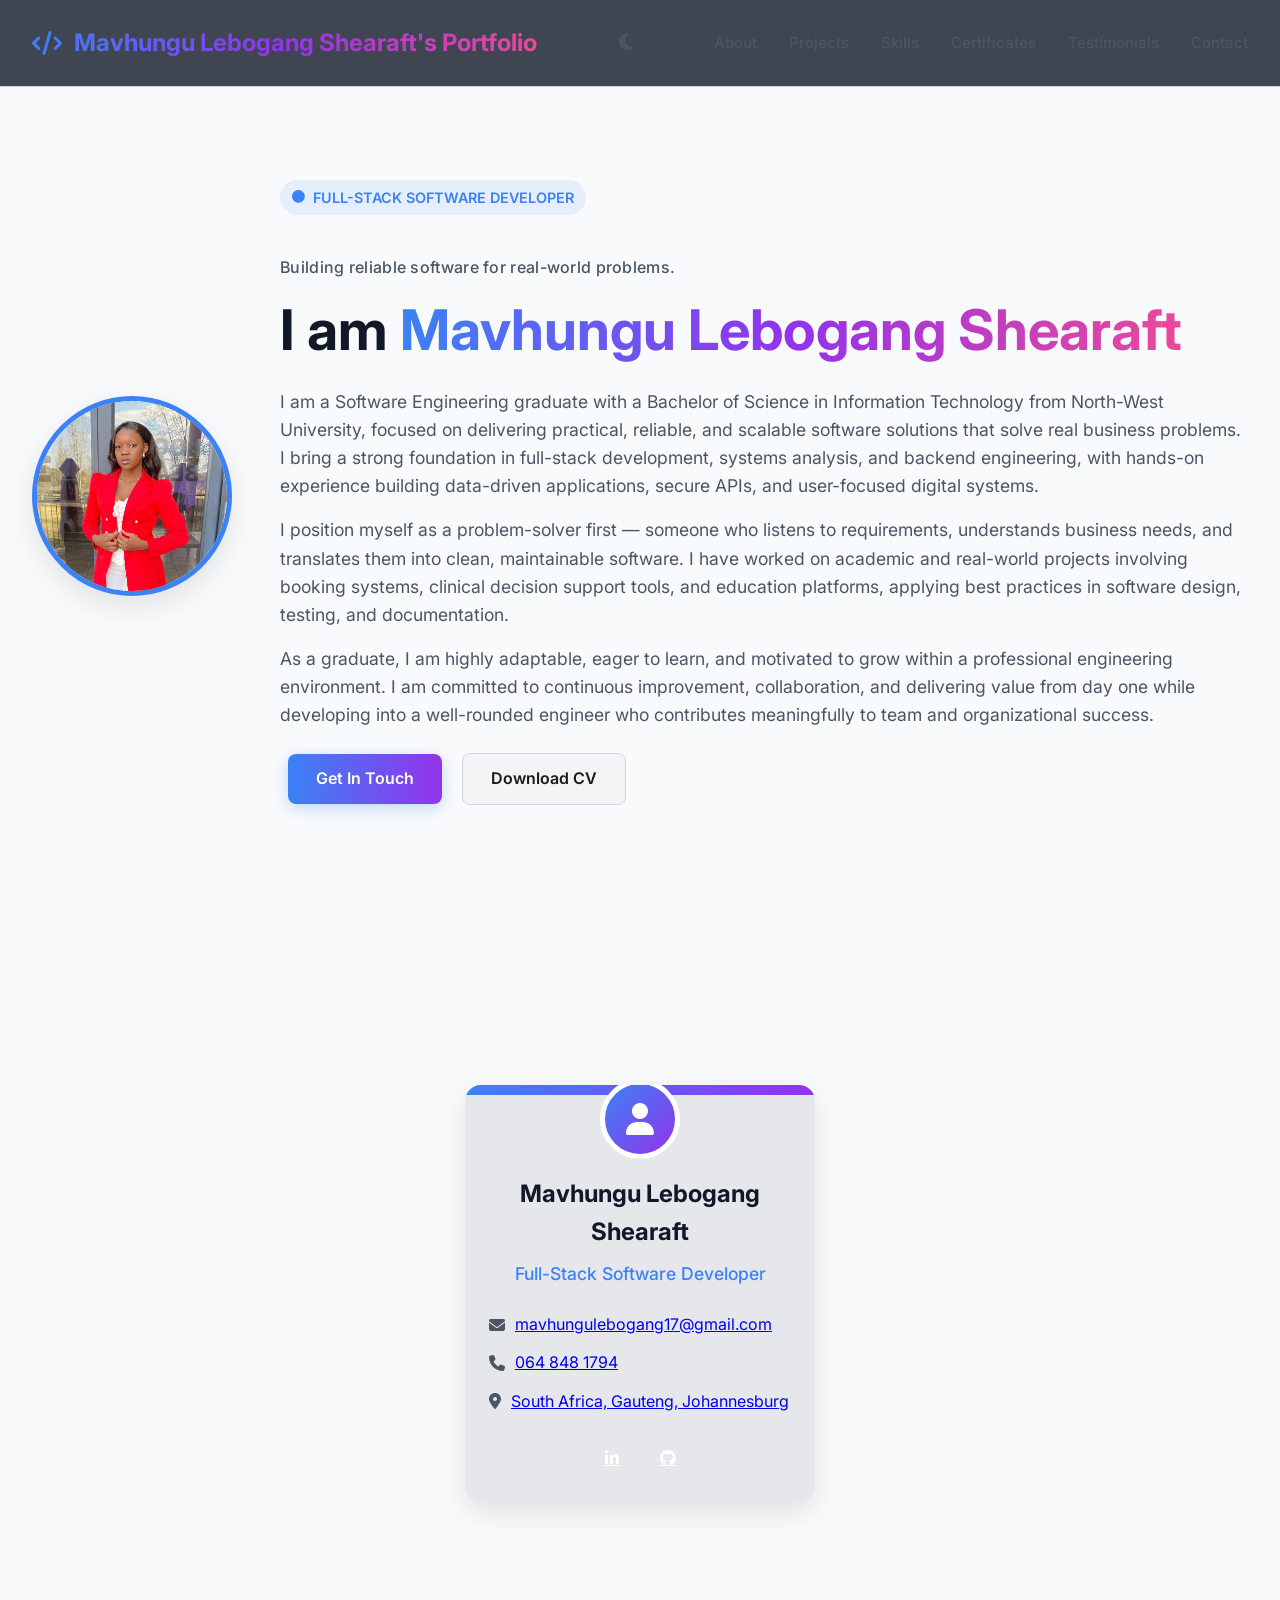
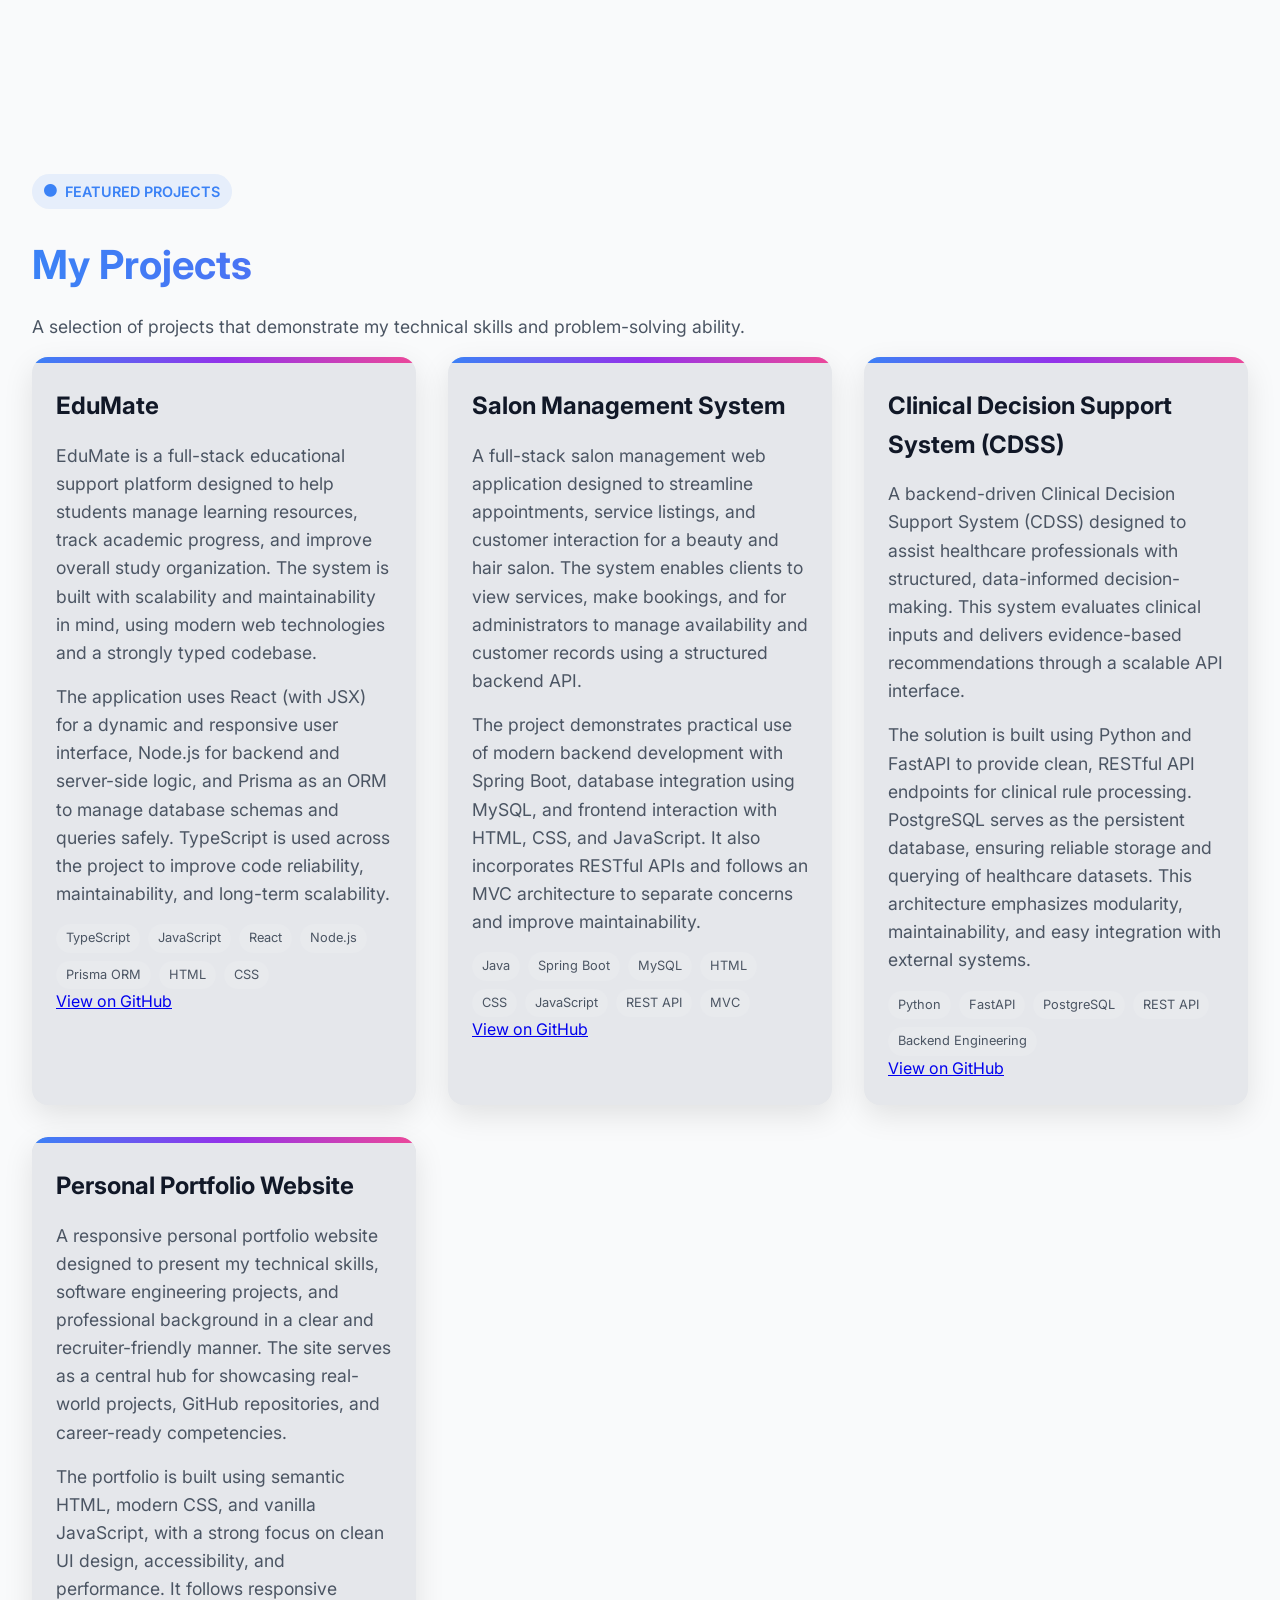
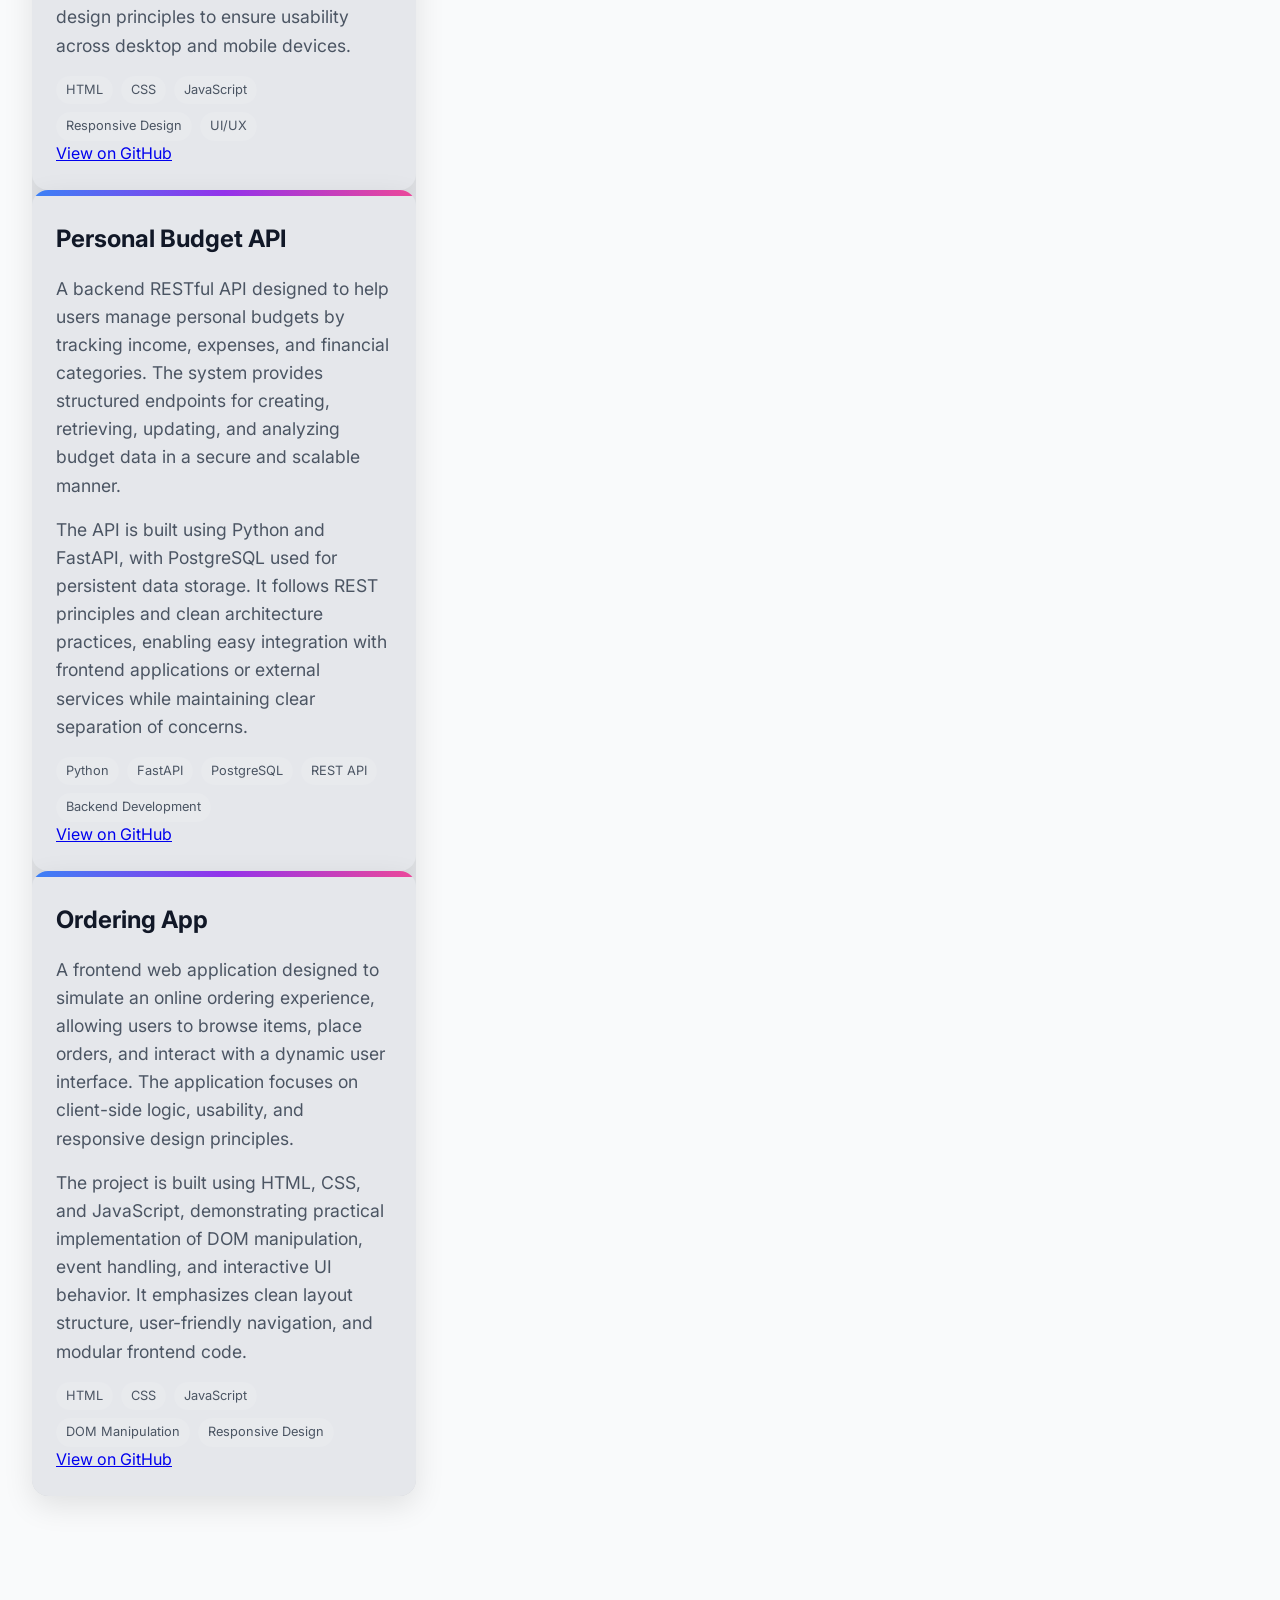
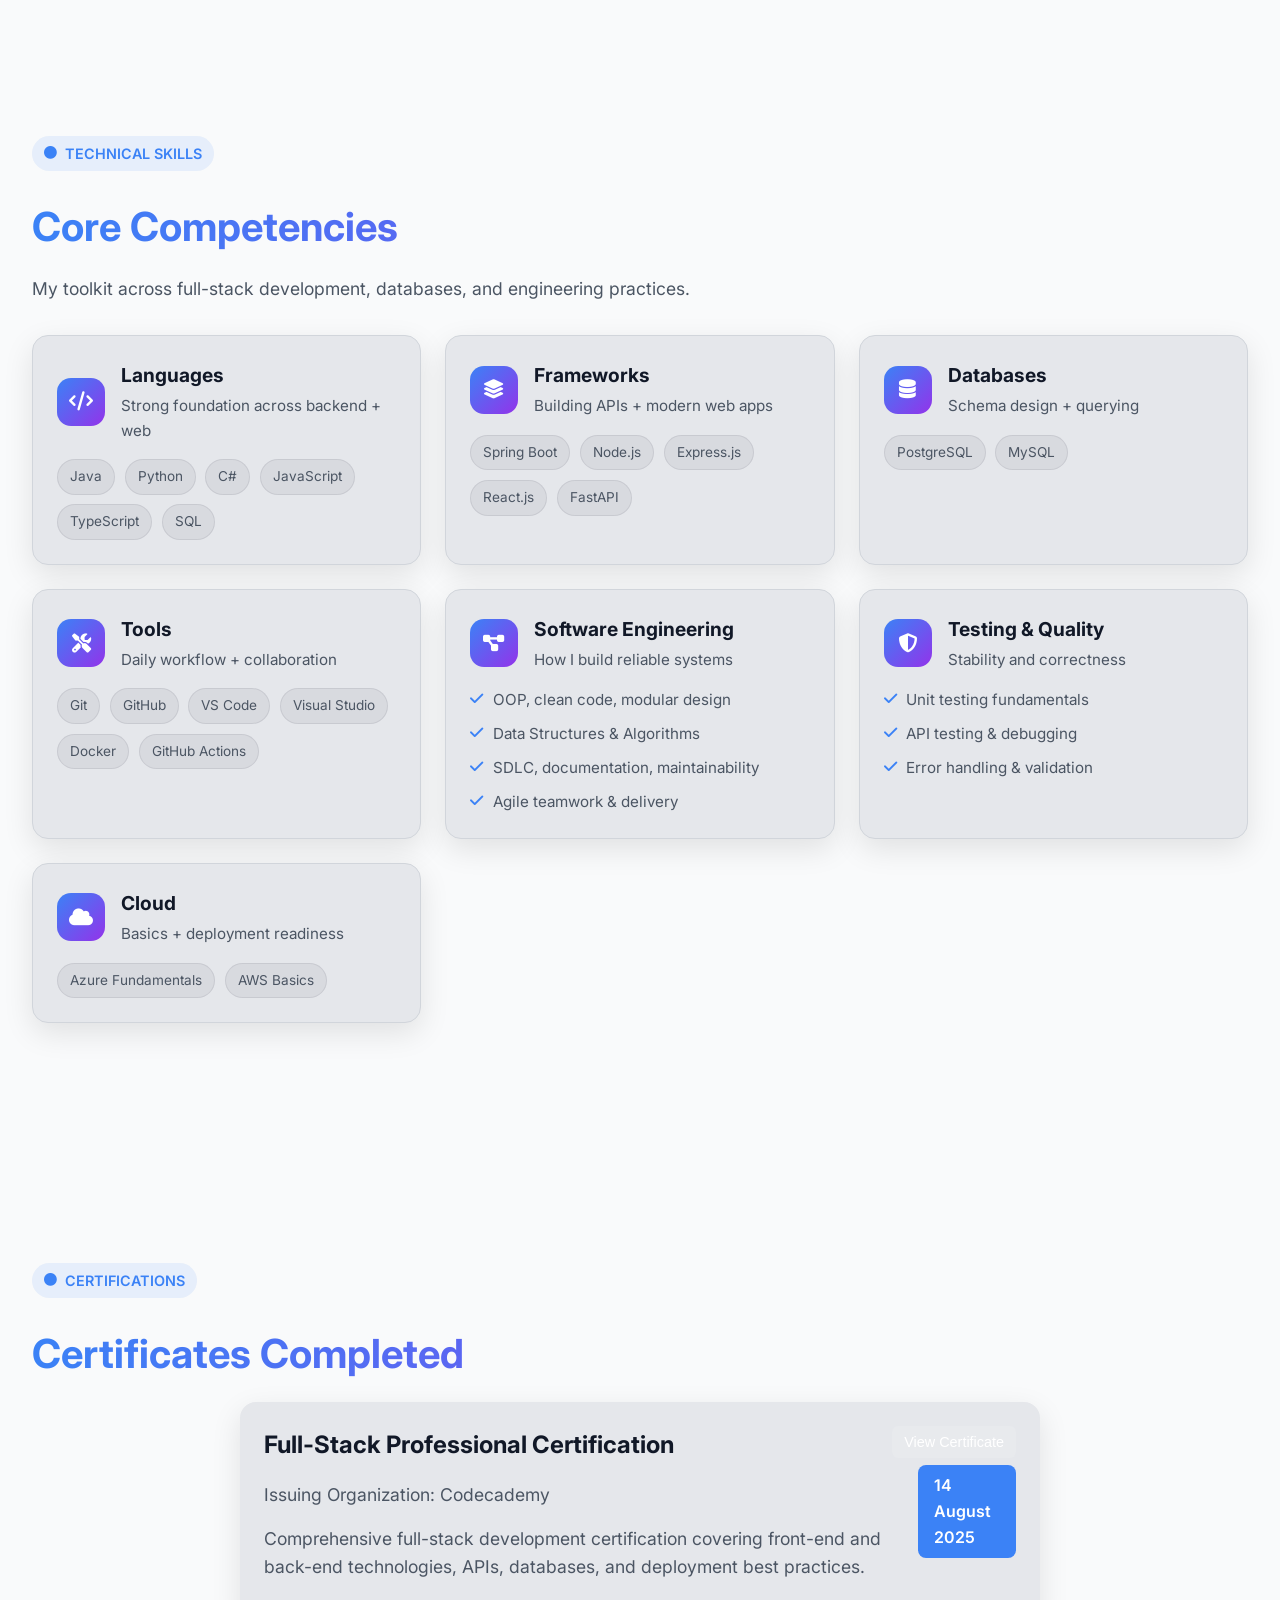
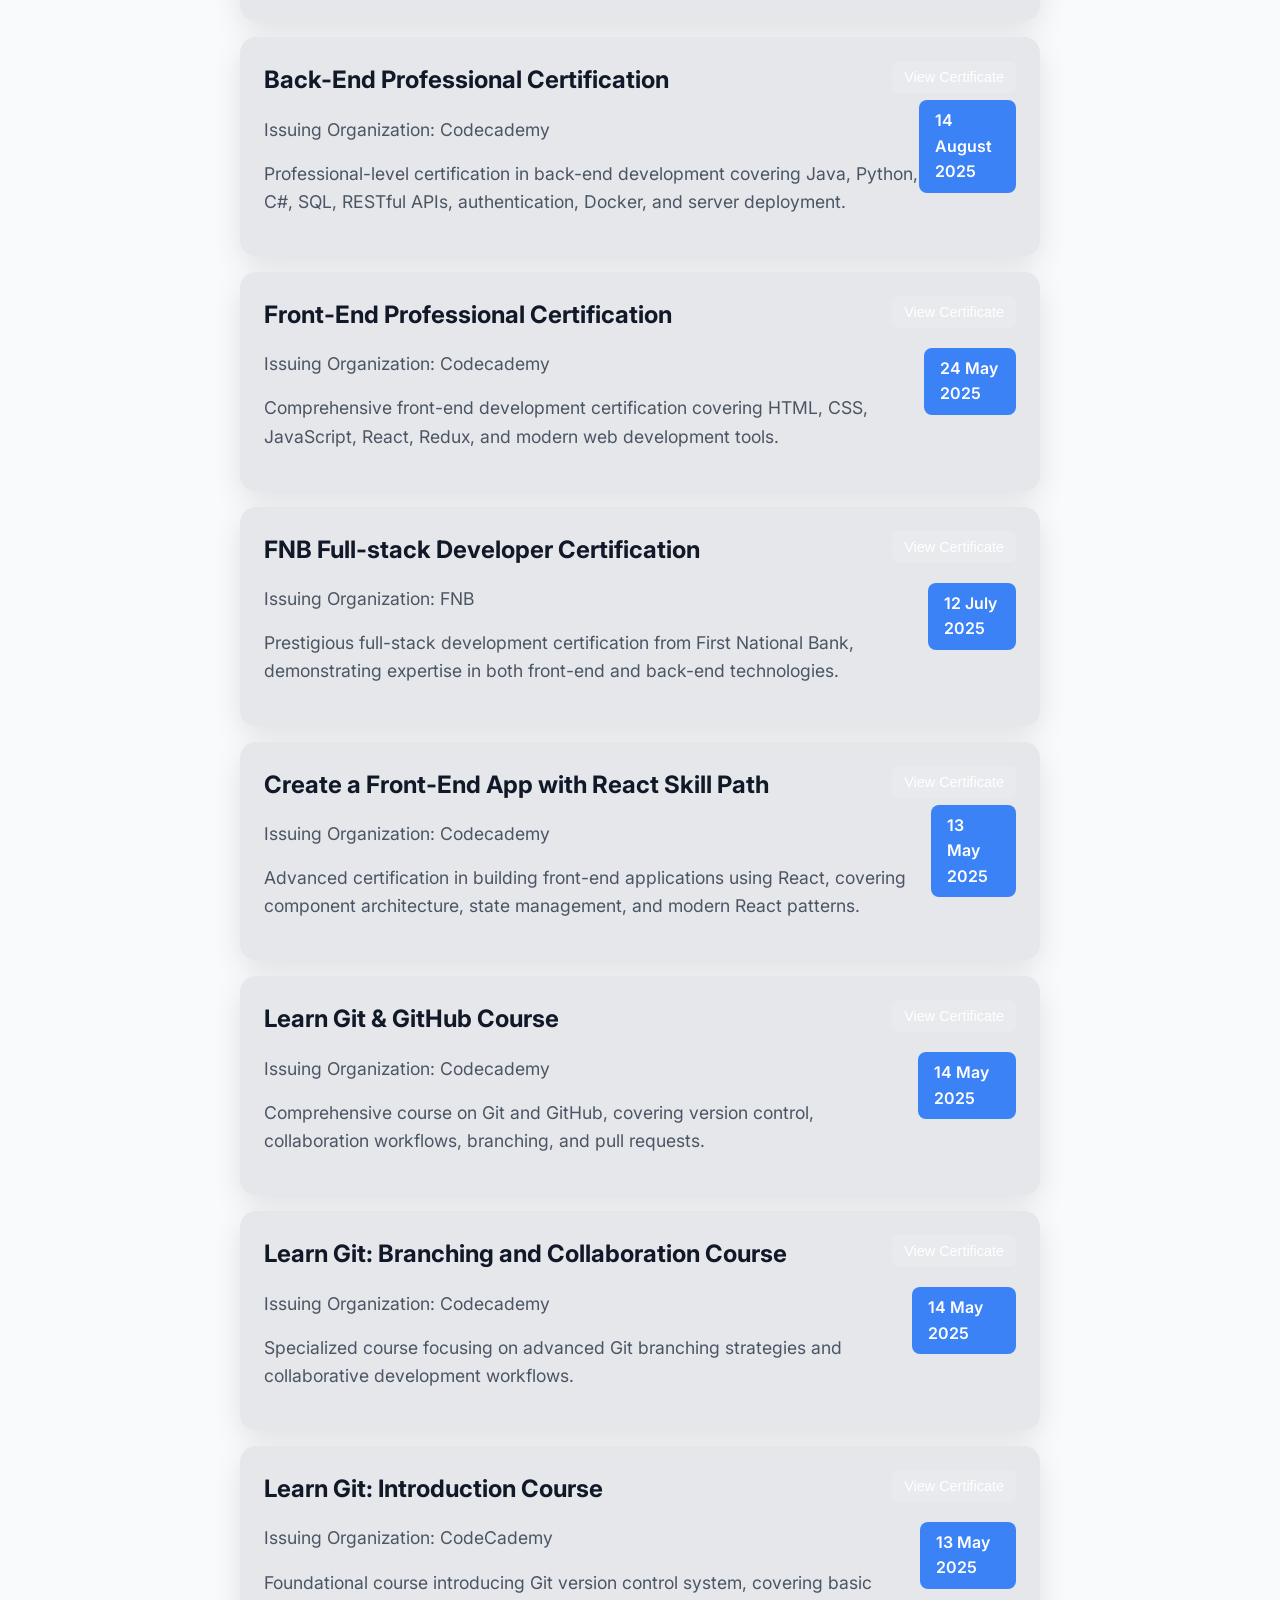
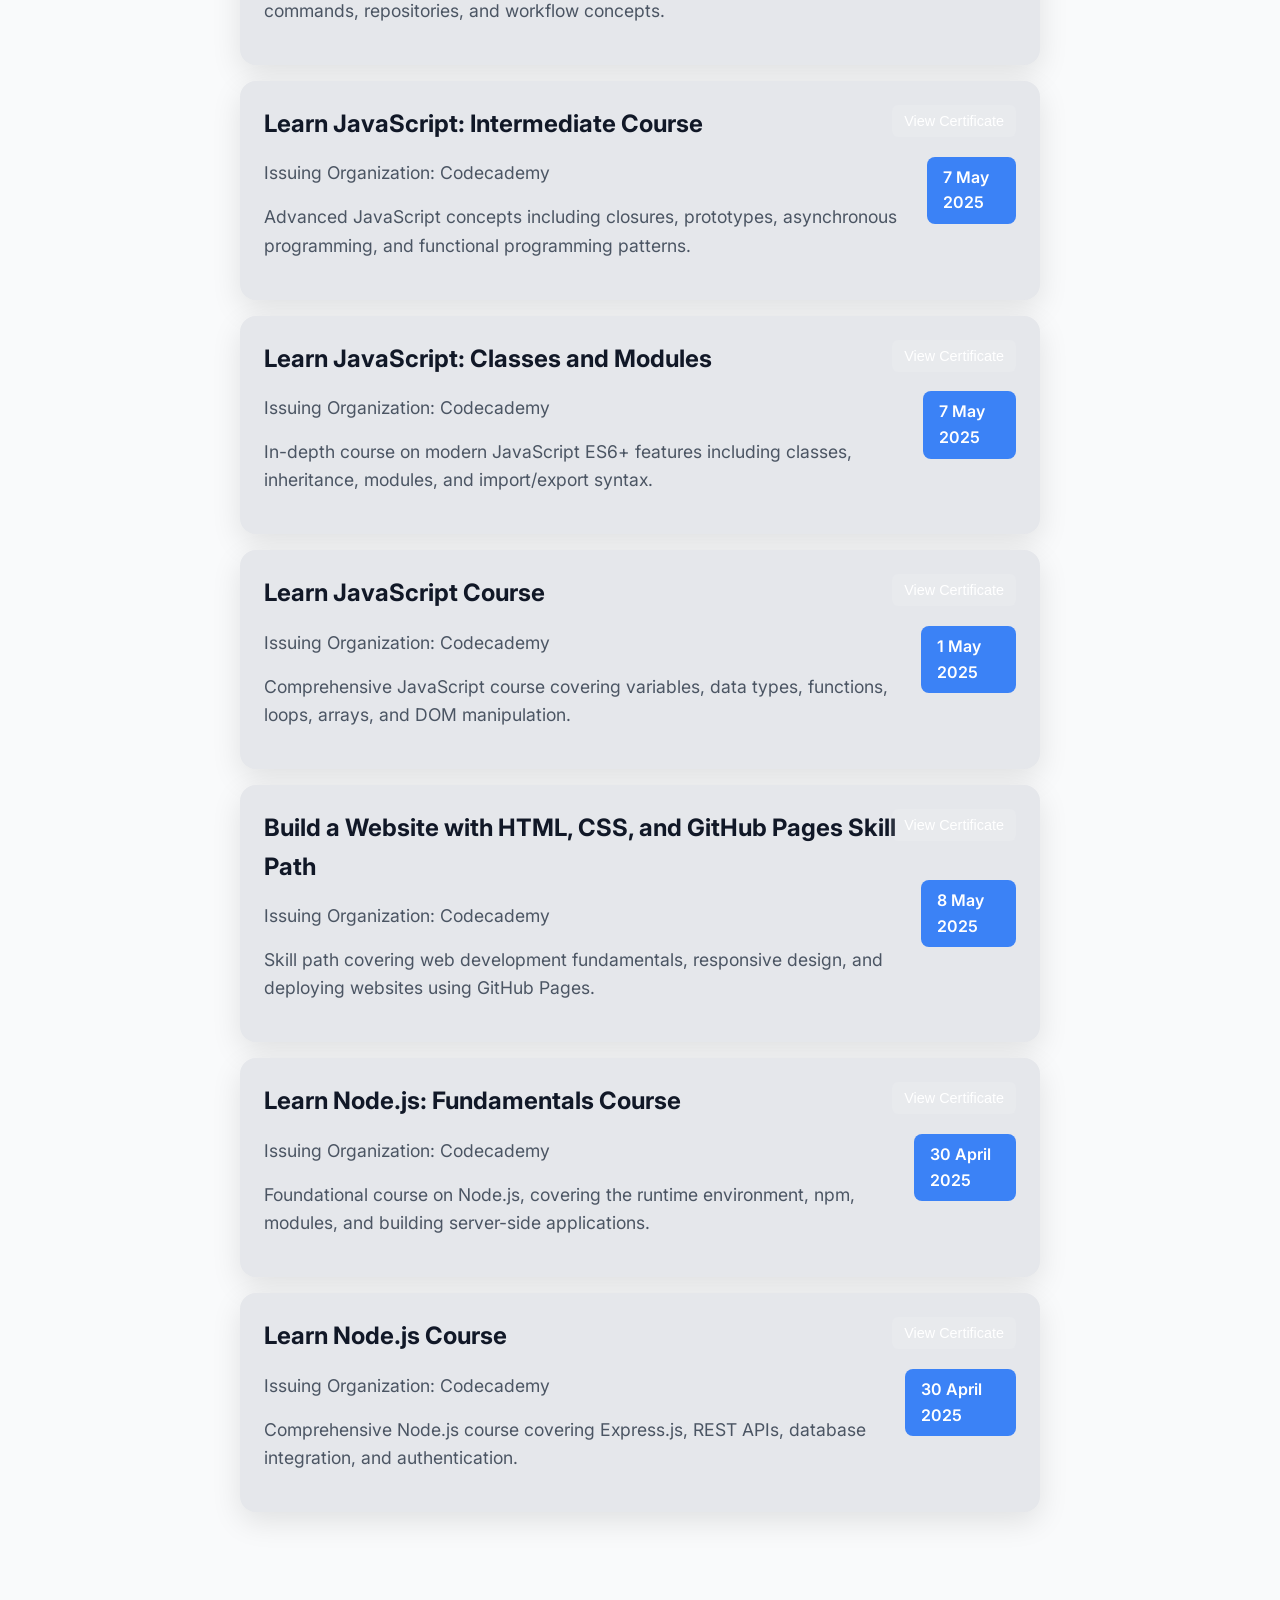
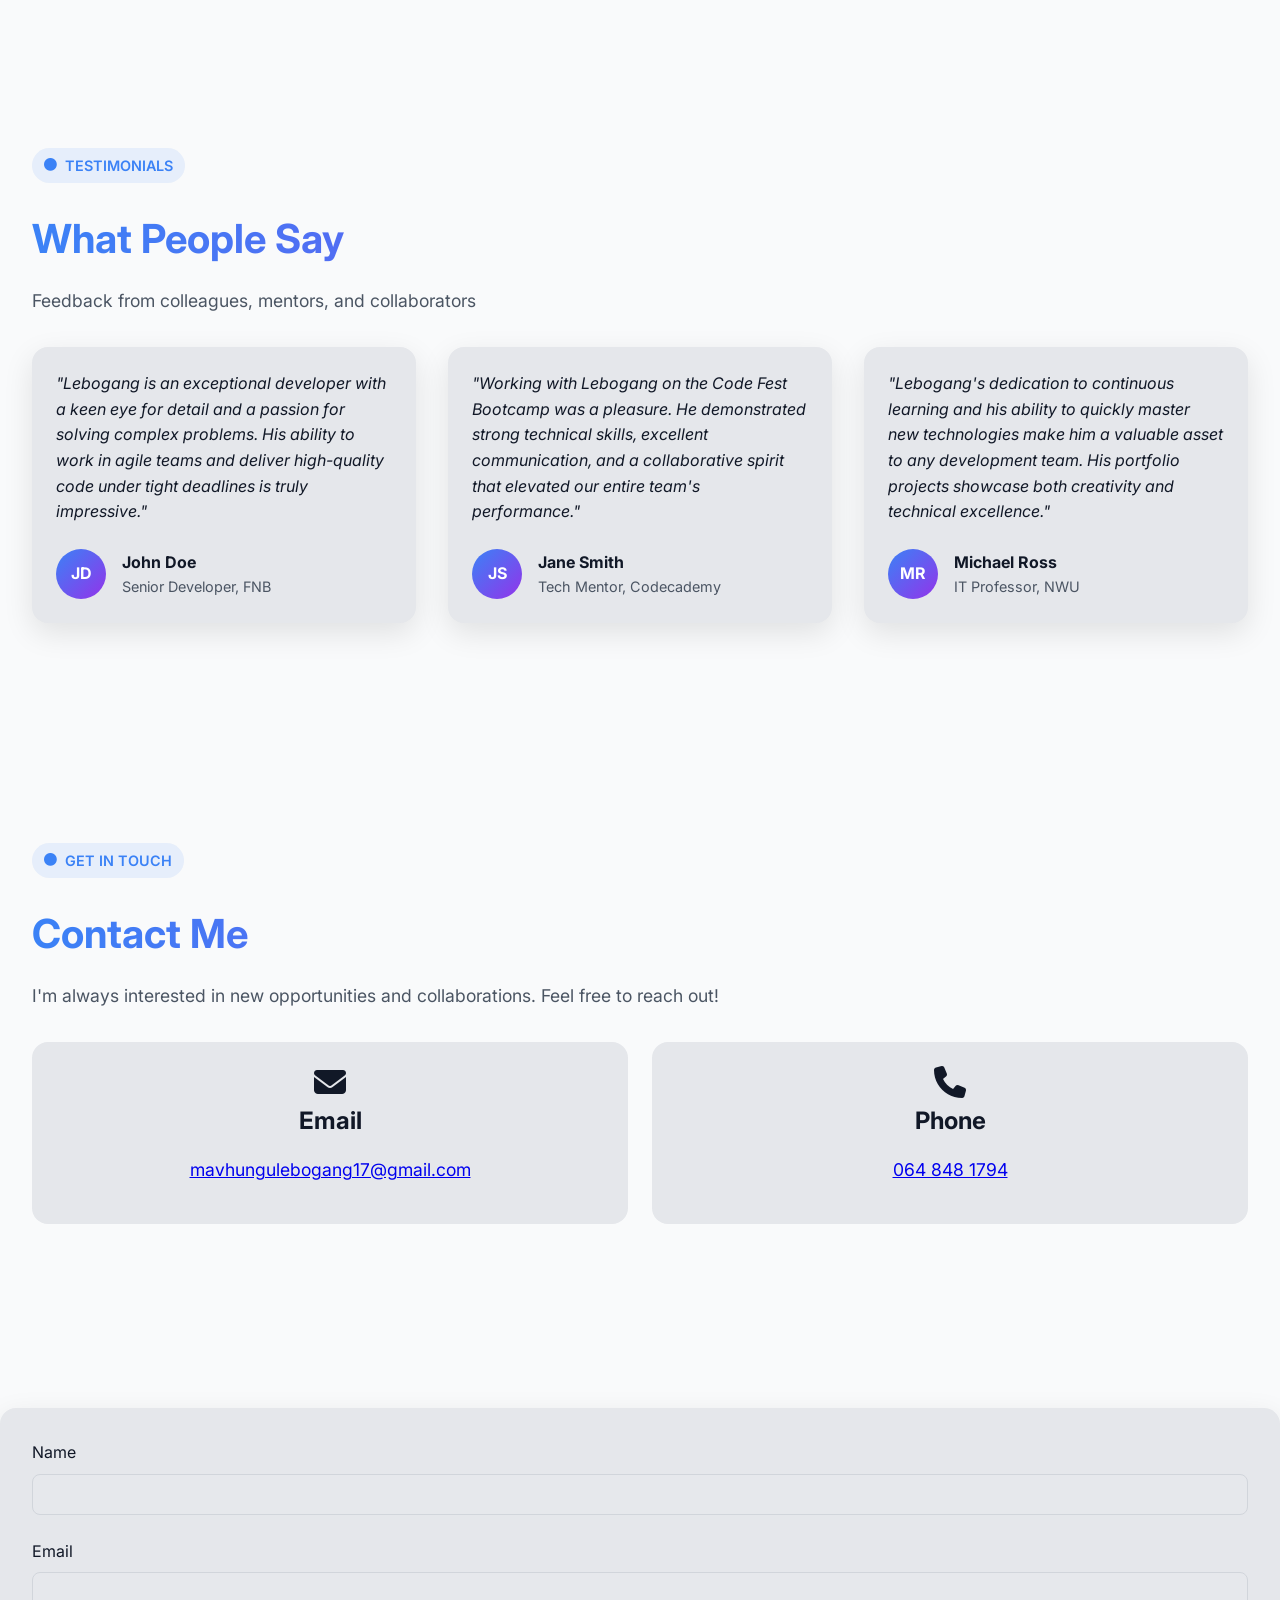
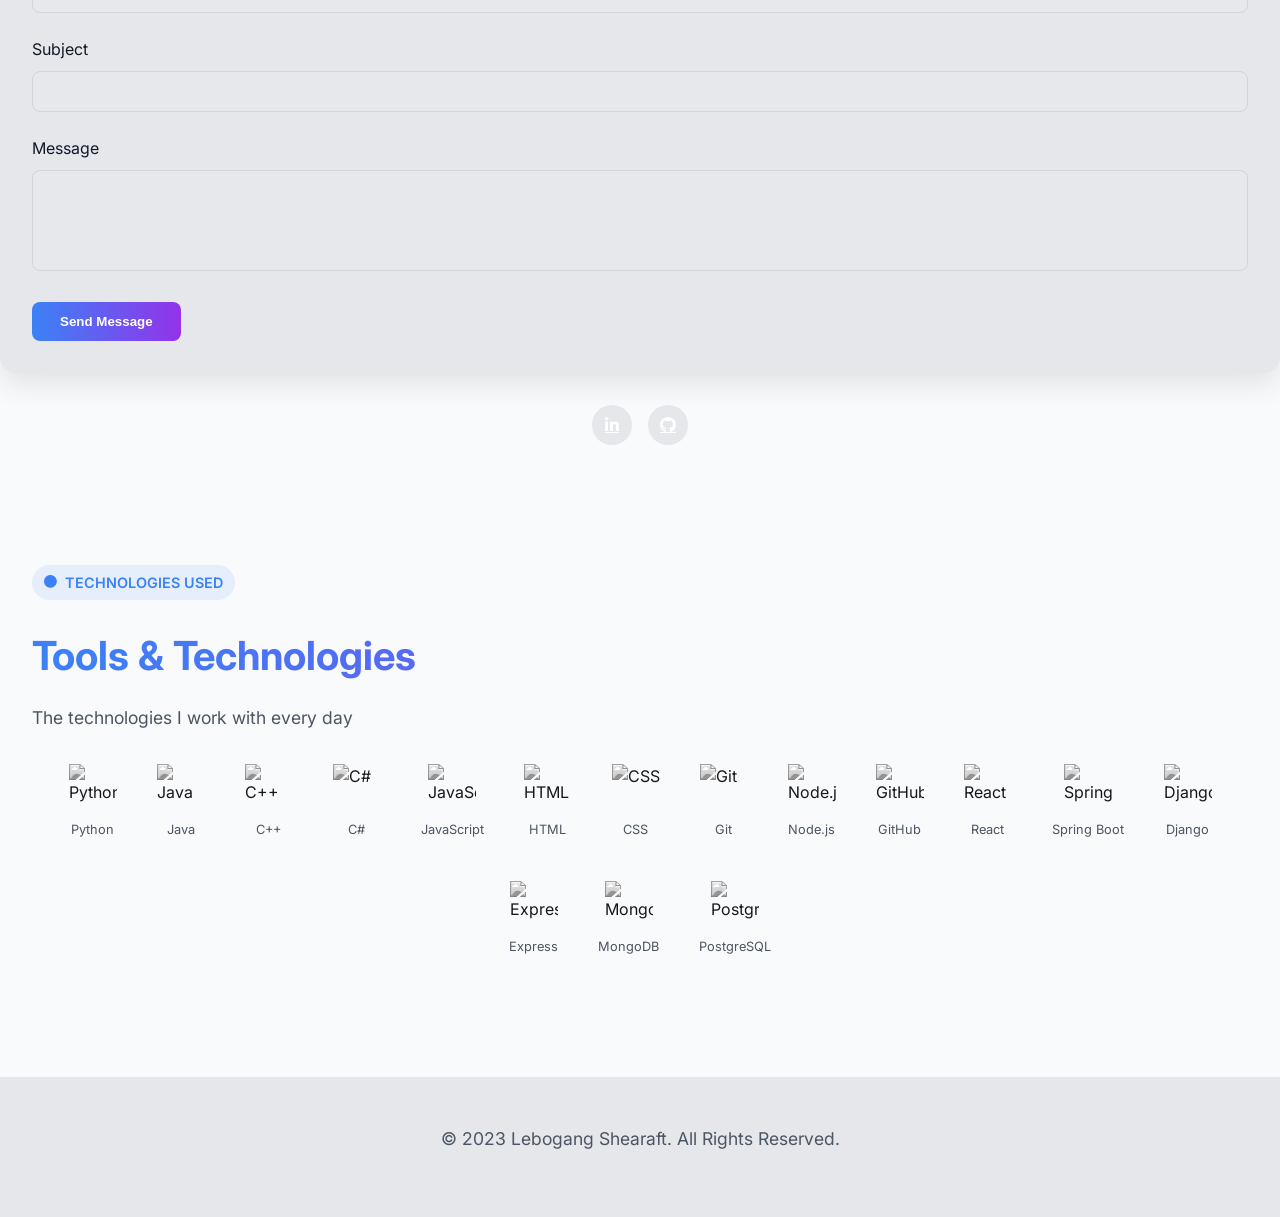
==== commit fb2be1cb: "Update print statement from 'Hello' to 'Goodbye'" ====
--- a/index.html
+++ b/index.html
@@ -874,10 +874,10 @@
       <div class="tagline">
         <i class="fas fa-circle"></i>
         FULL-STACK SOFTWARE DEVELOPER
+       </div>
         <p class="photo-slogan">
         Building reliable software for real-world problems.
         </p>
-      </div>
       <h1 class="hero-title">I am <span class="gradient-text">Mavhungu Lebogang Shearaft</span></h1>
       <p>I am a Software Engineering graduate with a Bachelor of Science in Information Technology from North-West University, focused on delivering practical, reliable, and scalable software solutions that solve real business problems. I bring a strong foundation in full-stack development, systems analysis, and backend engineering, with hands-on experience building data-driven applications, secure APIs, and user-focused digital systems.
       </p>
@@ -1740,3 +1740,4 @@
 
 
 
+
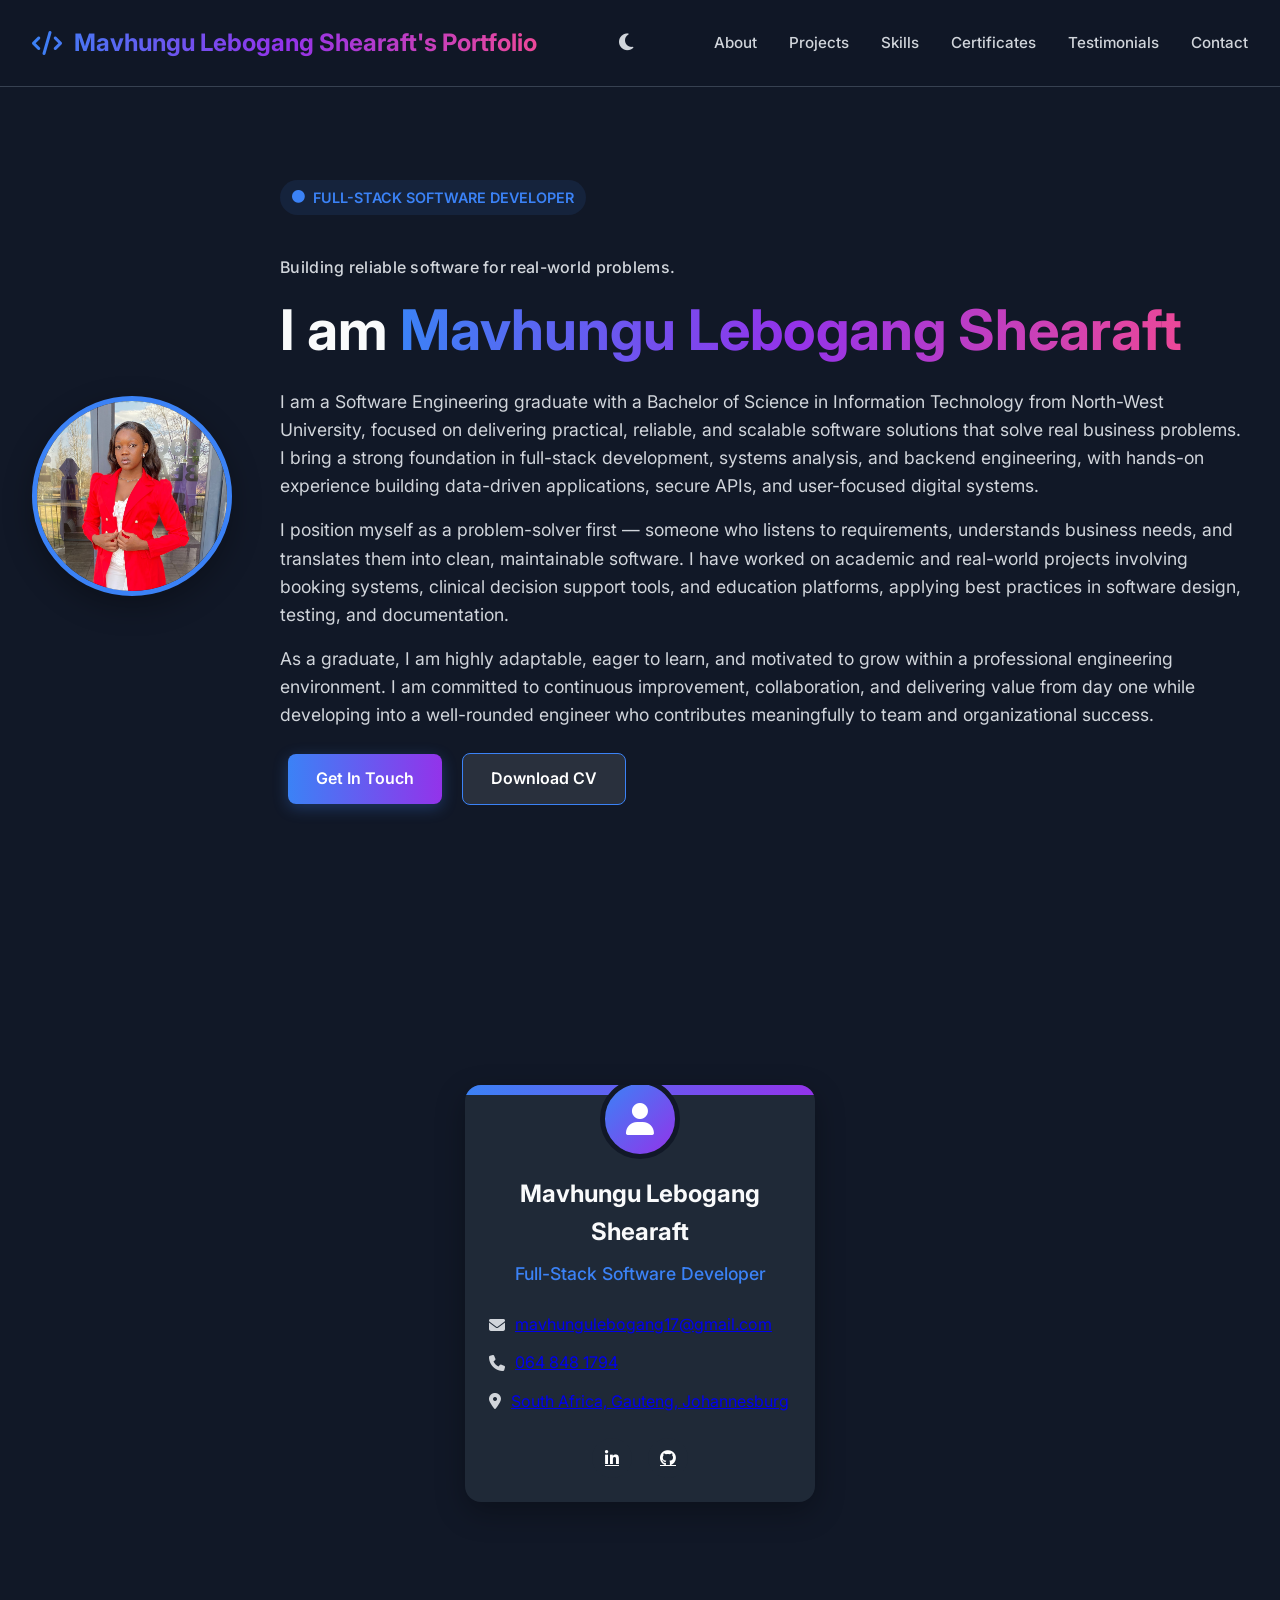
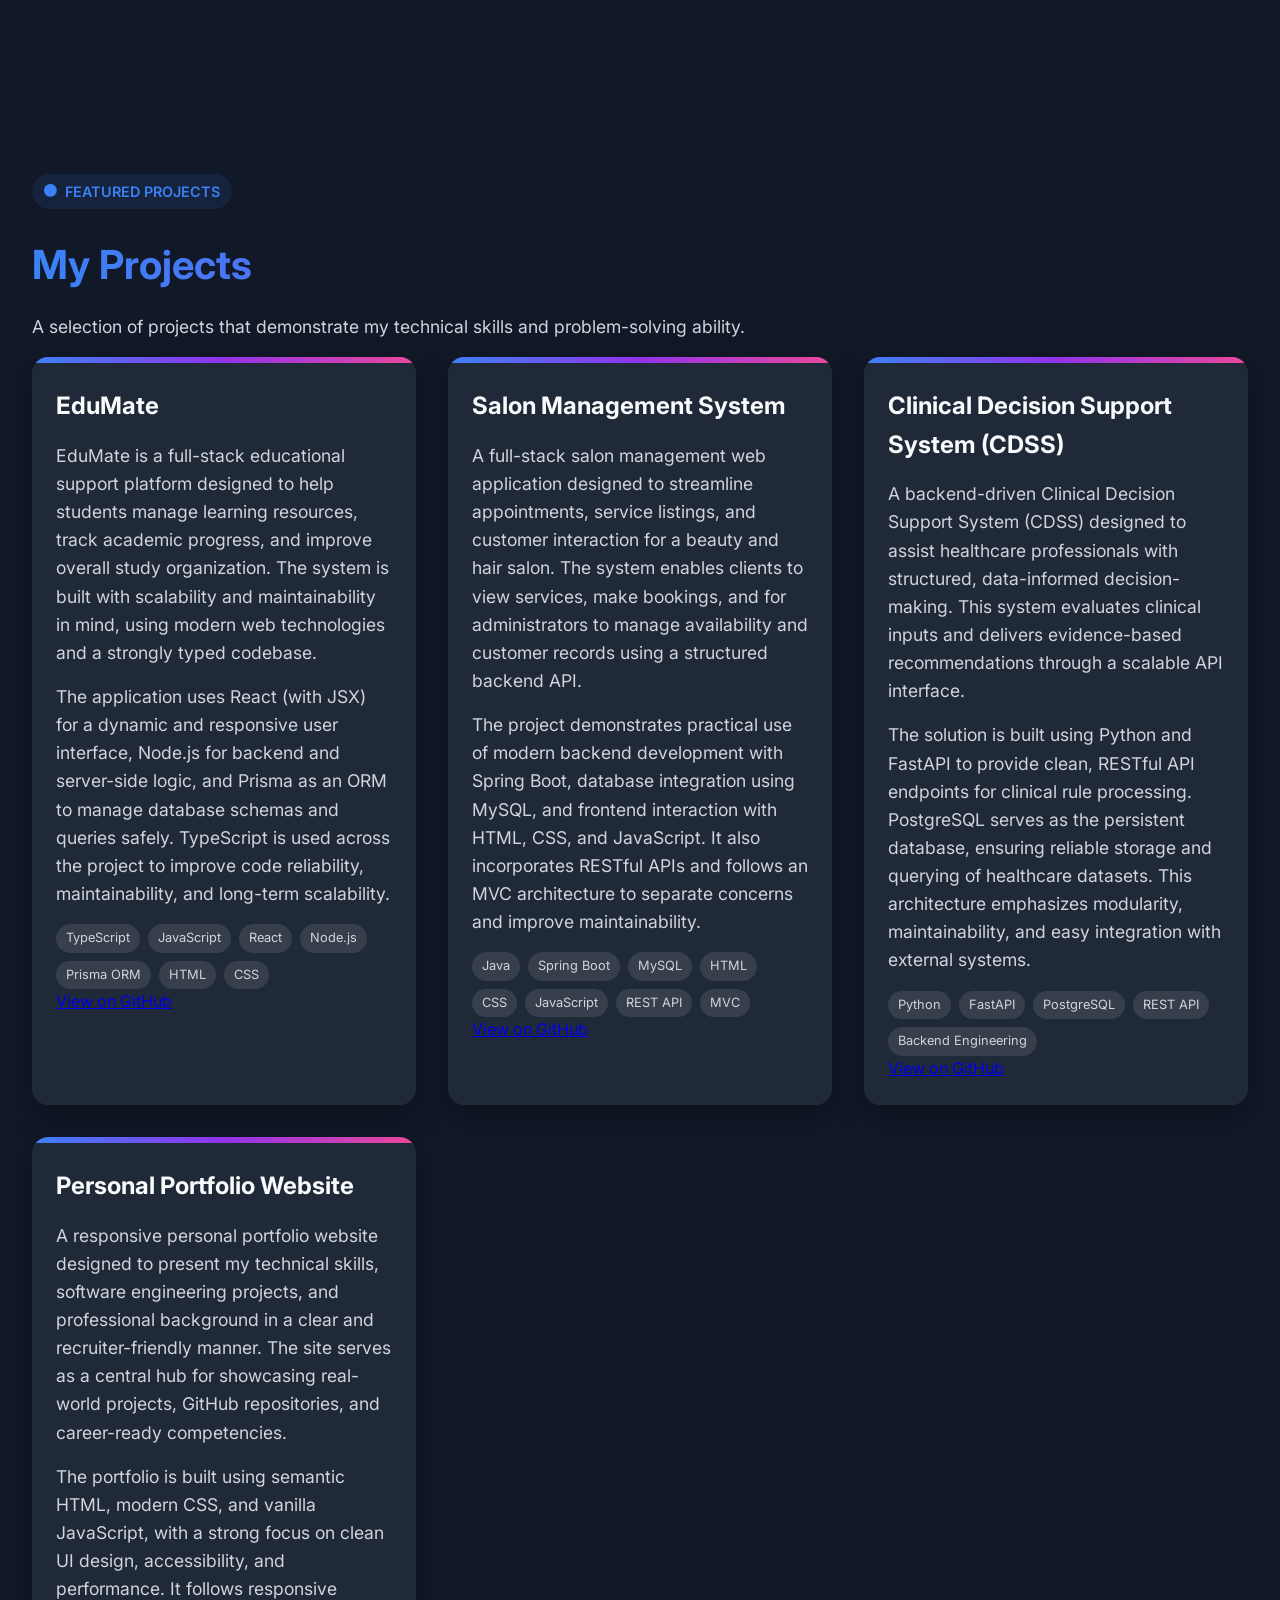
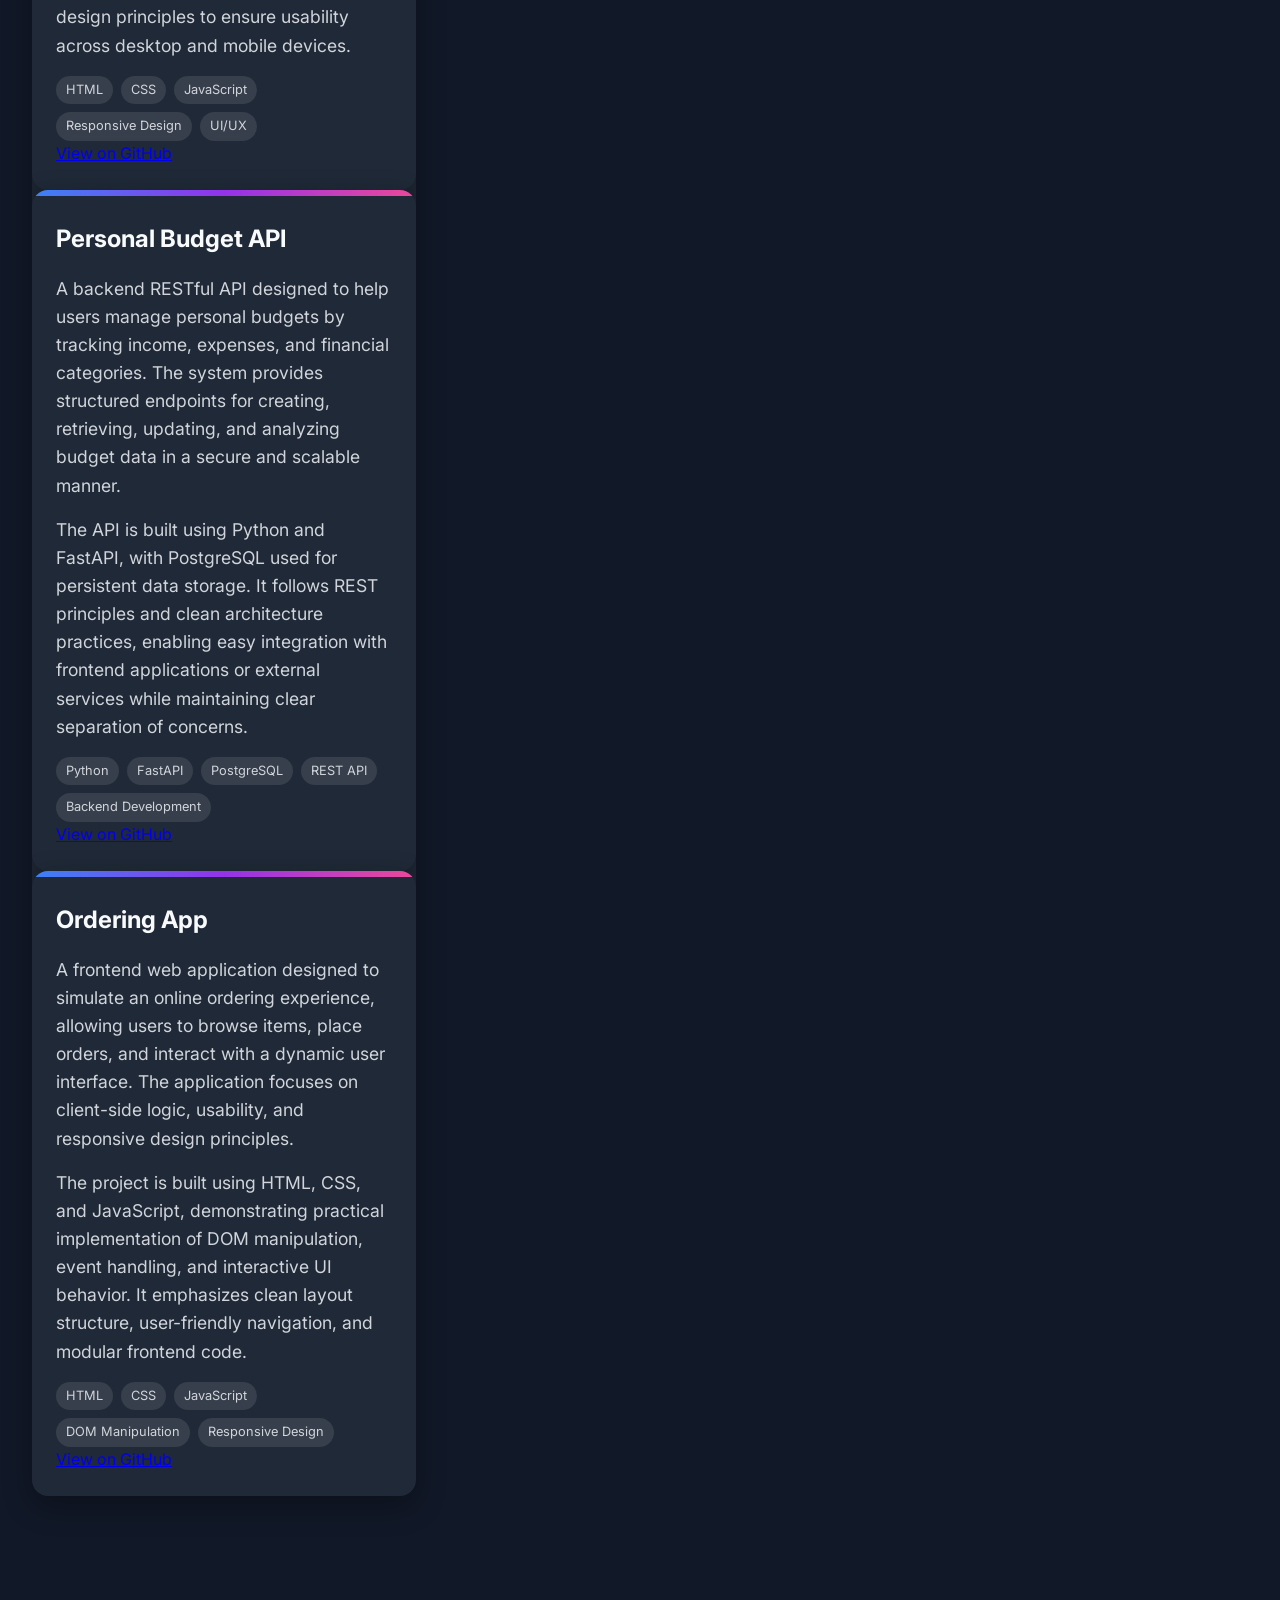
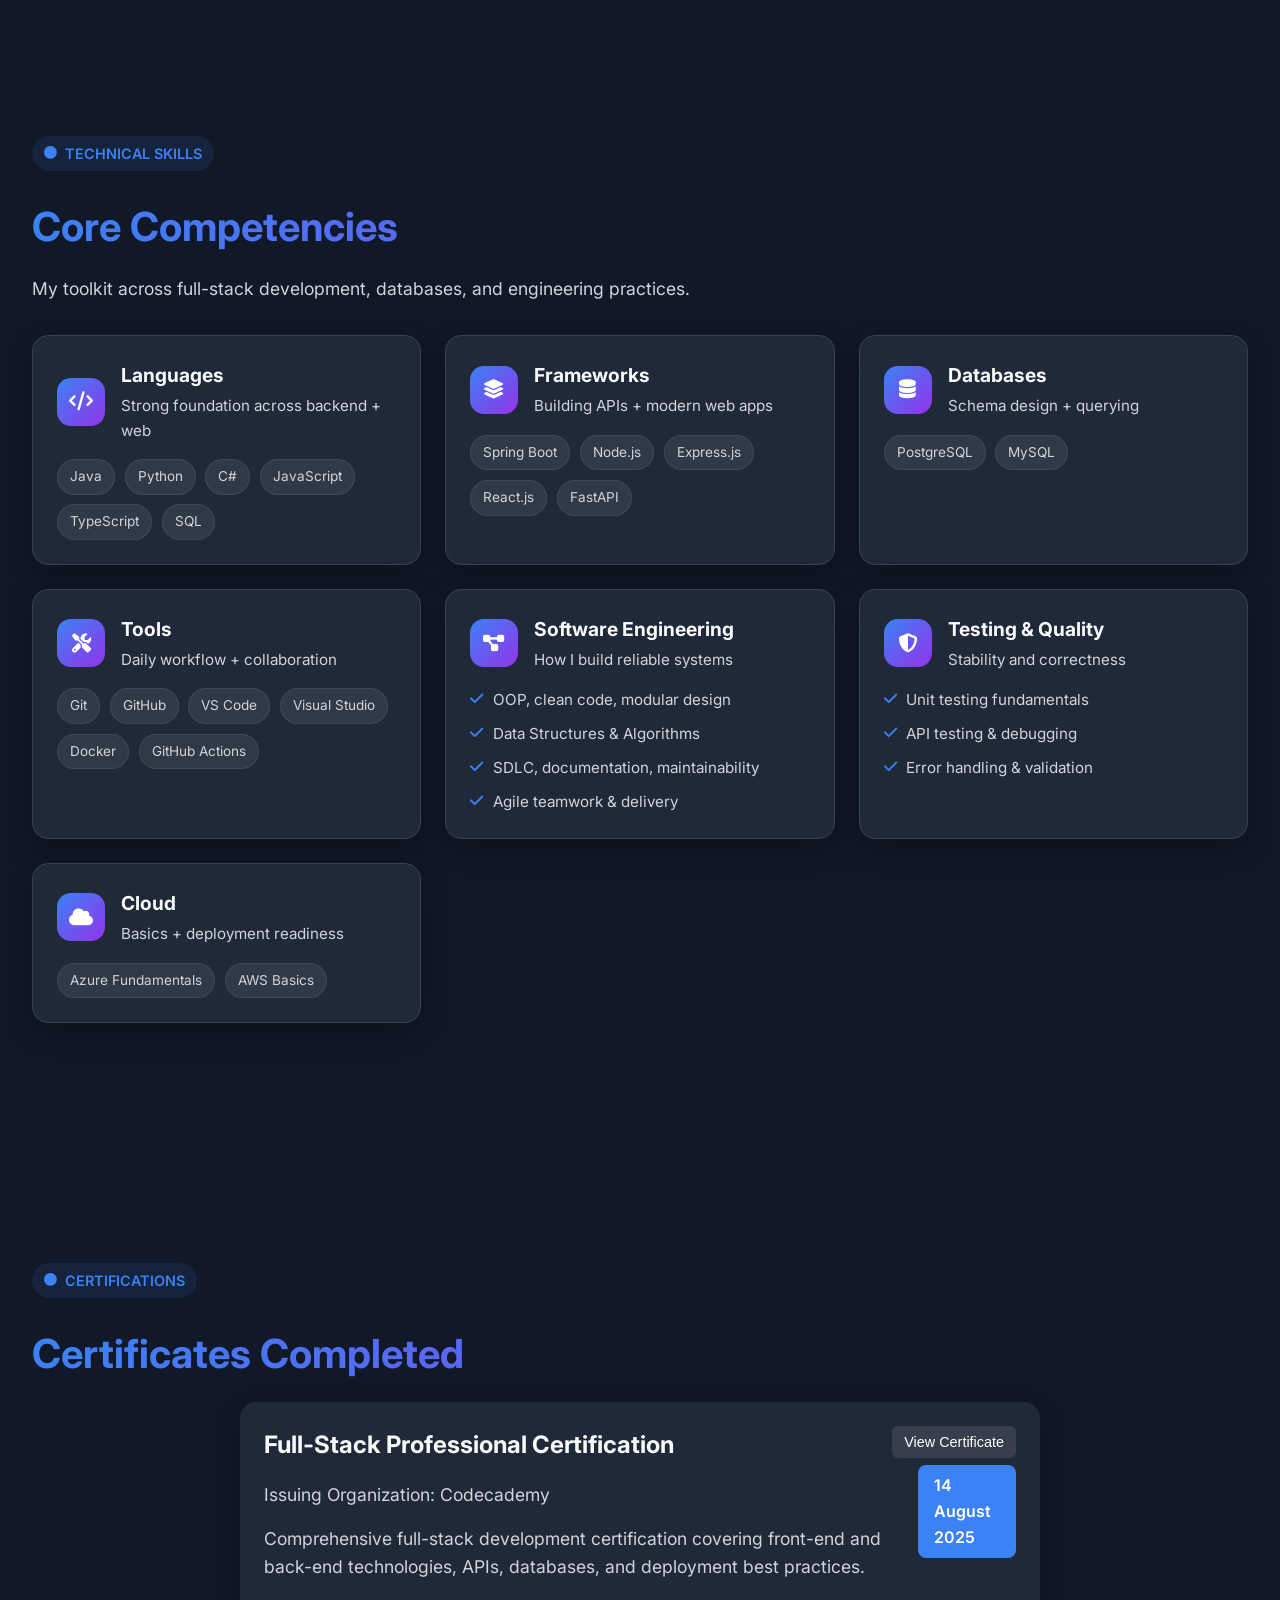
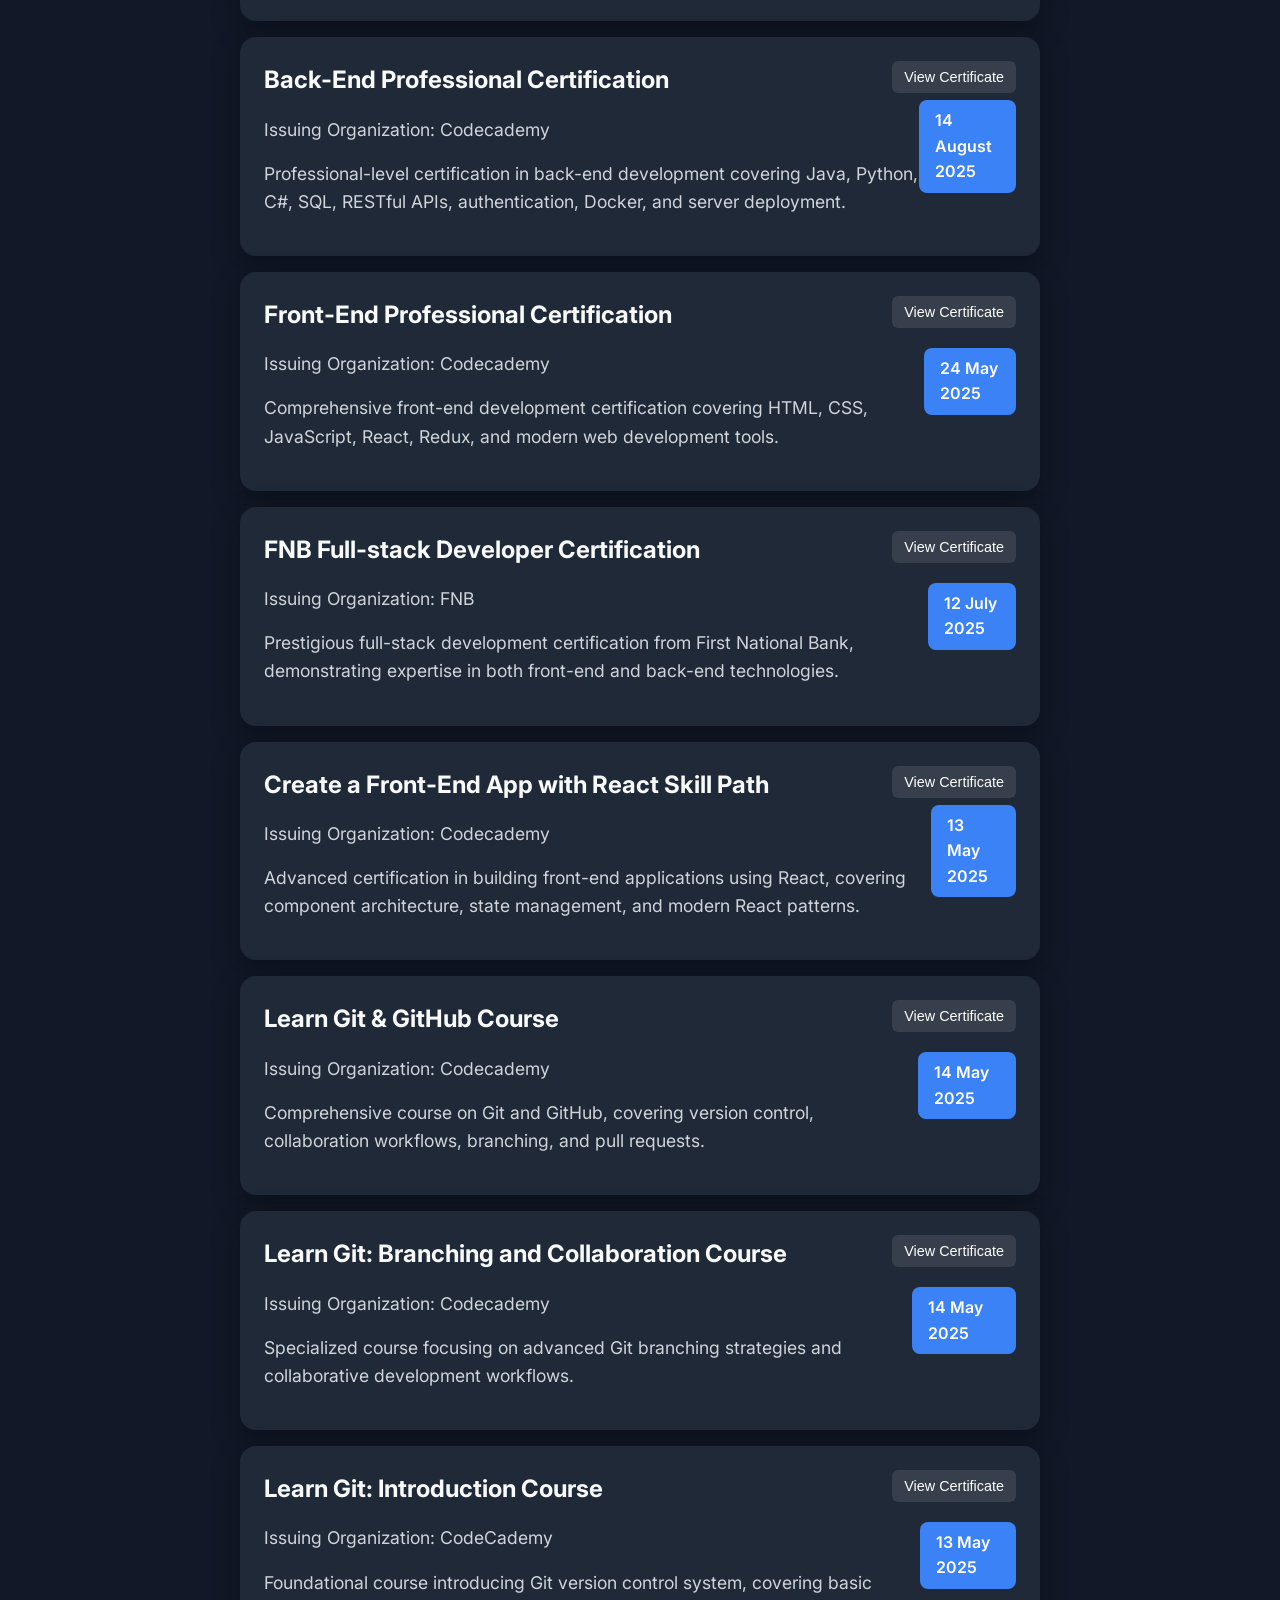
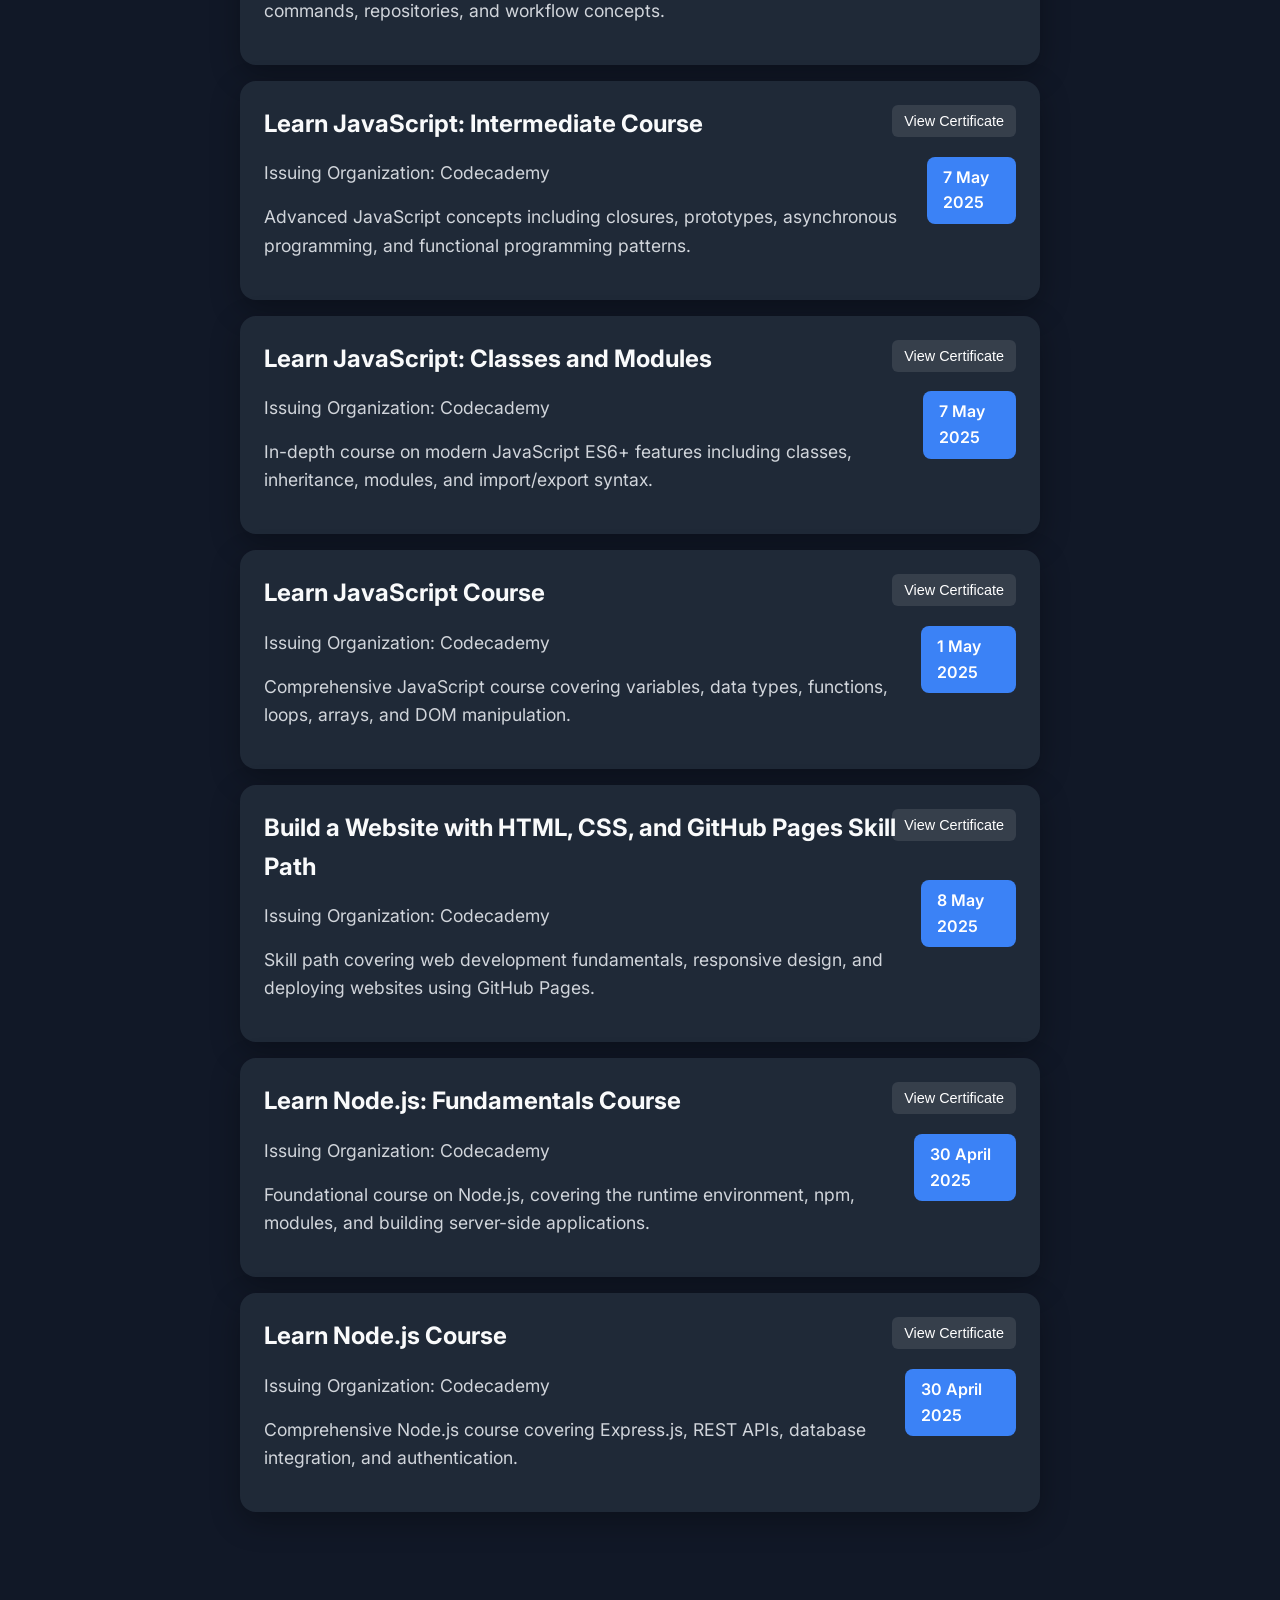
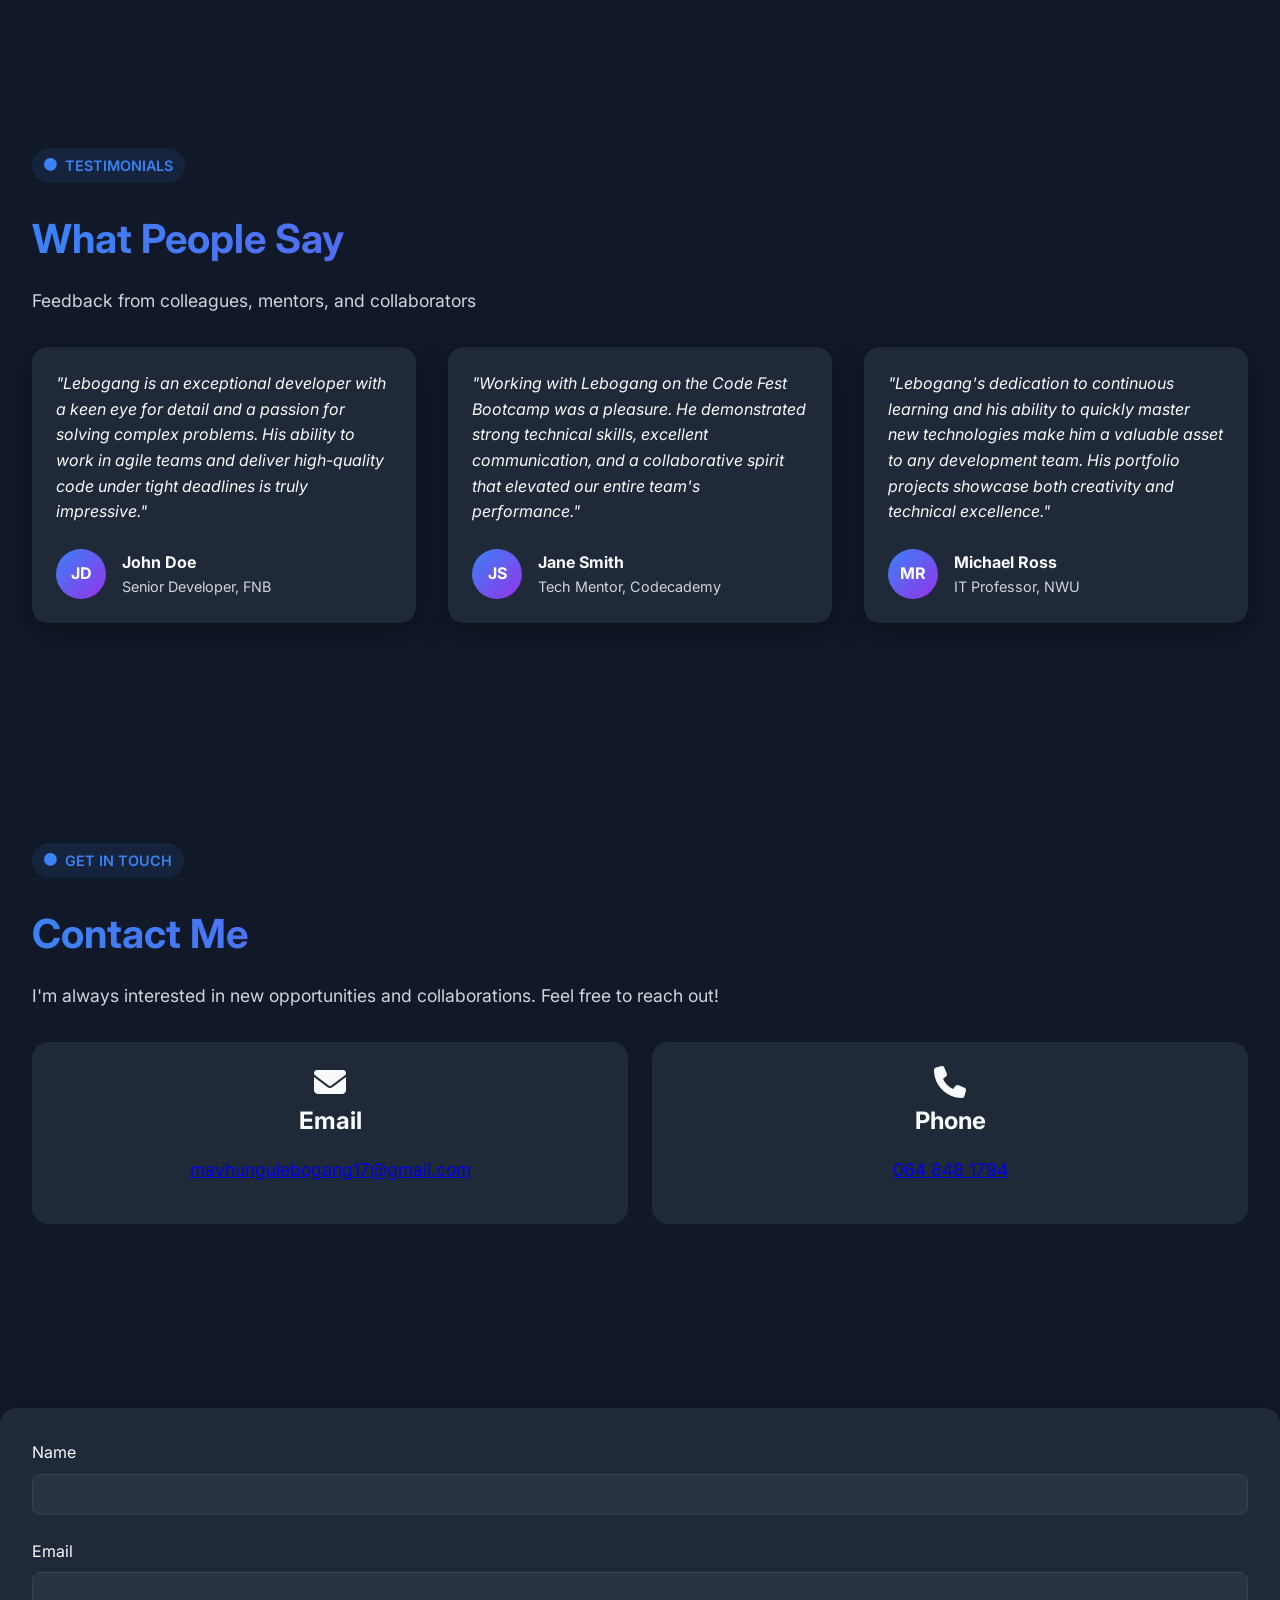
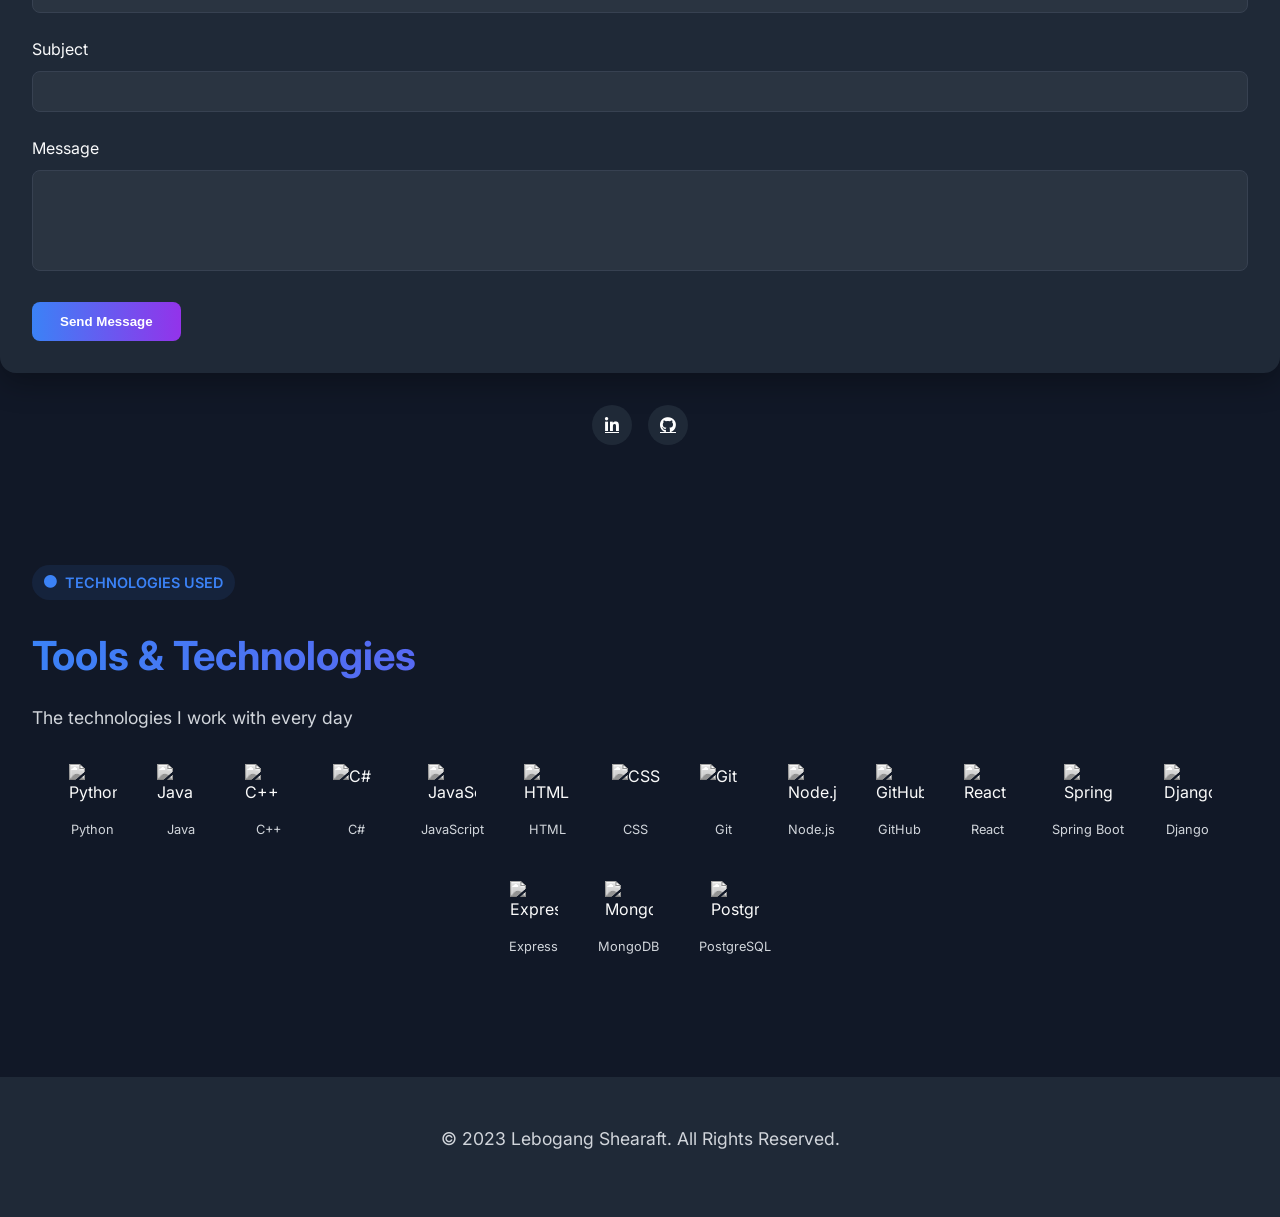
==== commit 8879dc8a: "Update index.html" ====
--- a/index.html
+++ b/index.html
@@ -836,7 +836,7 @@
     }
   </style>
 </head>
-<body class="light-mode">
+<body>
   <!-- Navigation -->
   <nav id="navbar">
     <div class="nav-container">
@@ -1741,3 +1741,4 @@
 
 
 
+
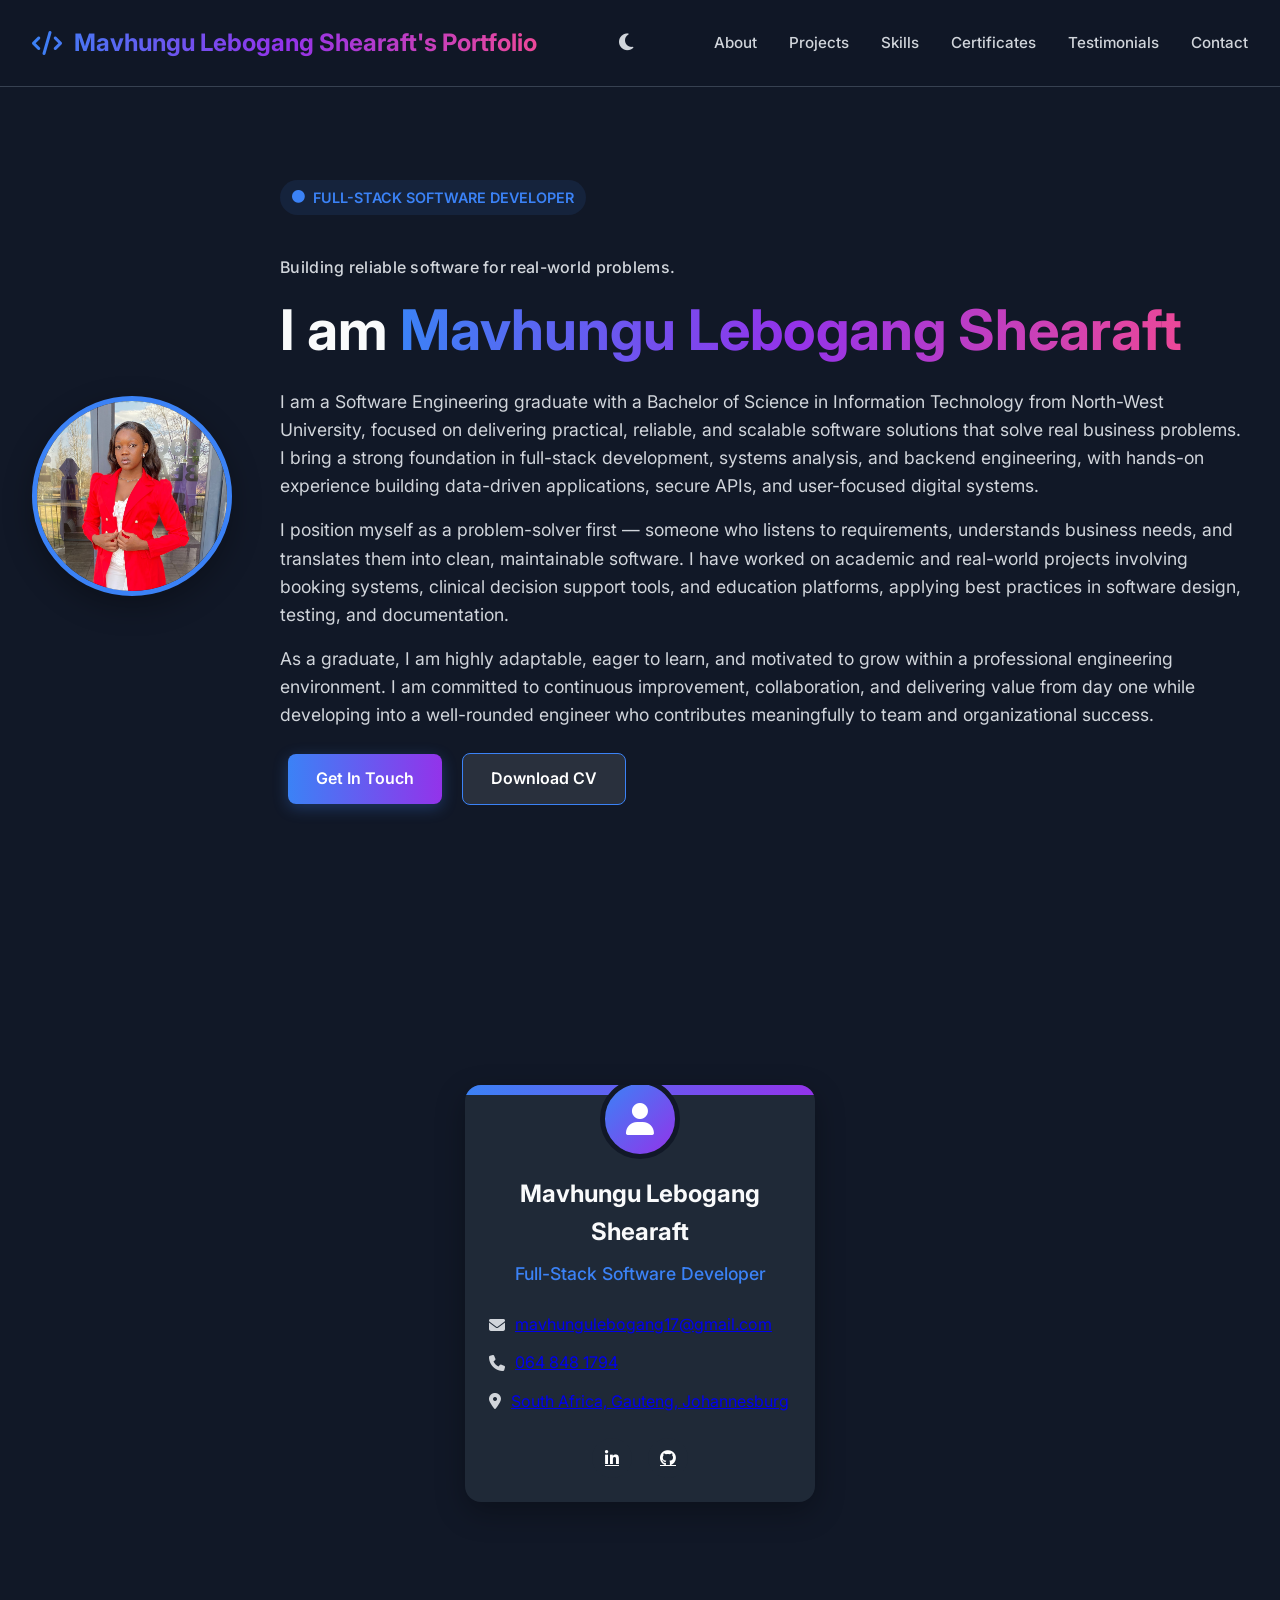
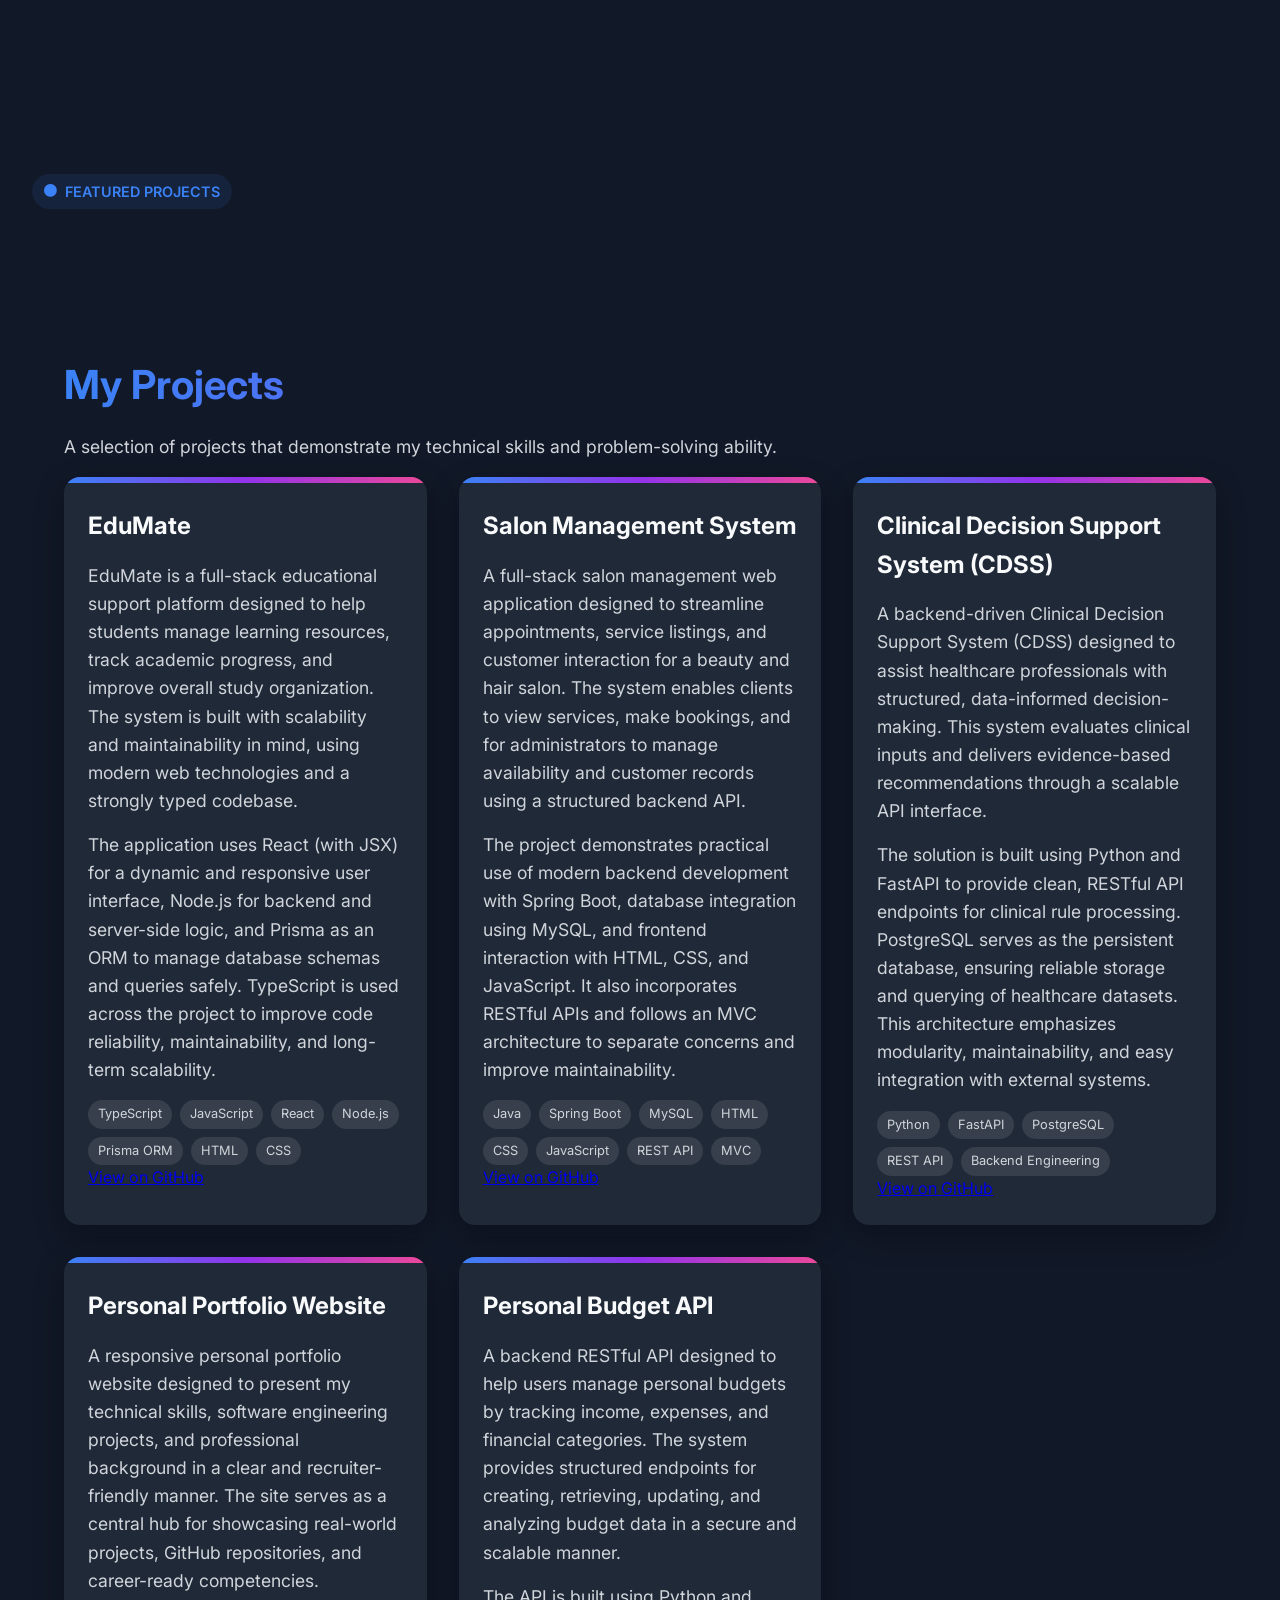
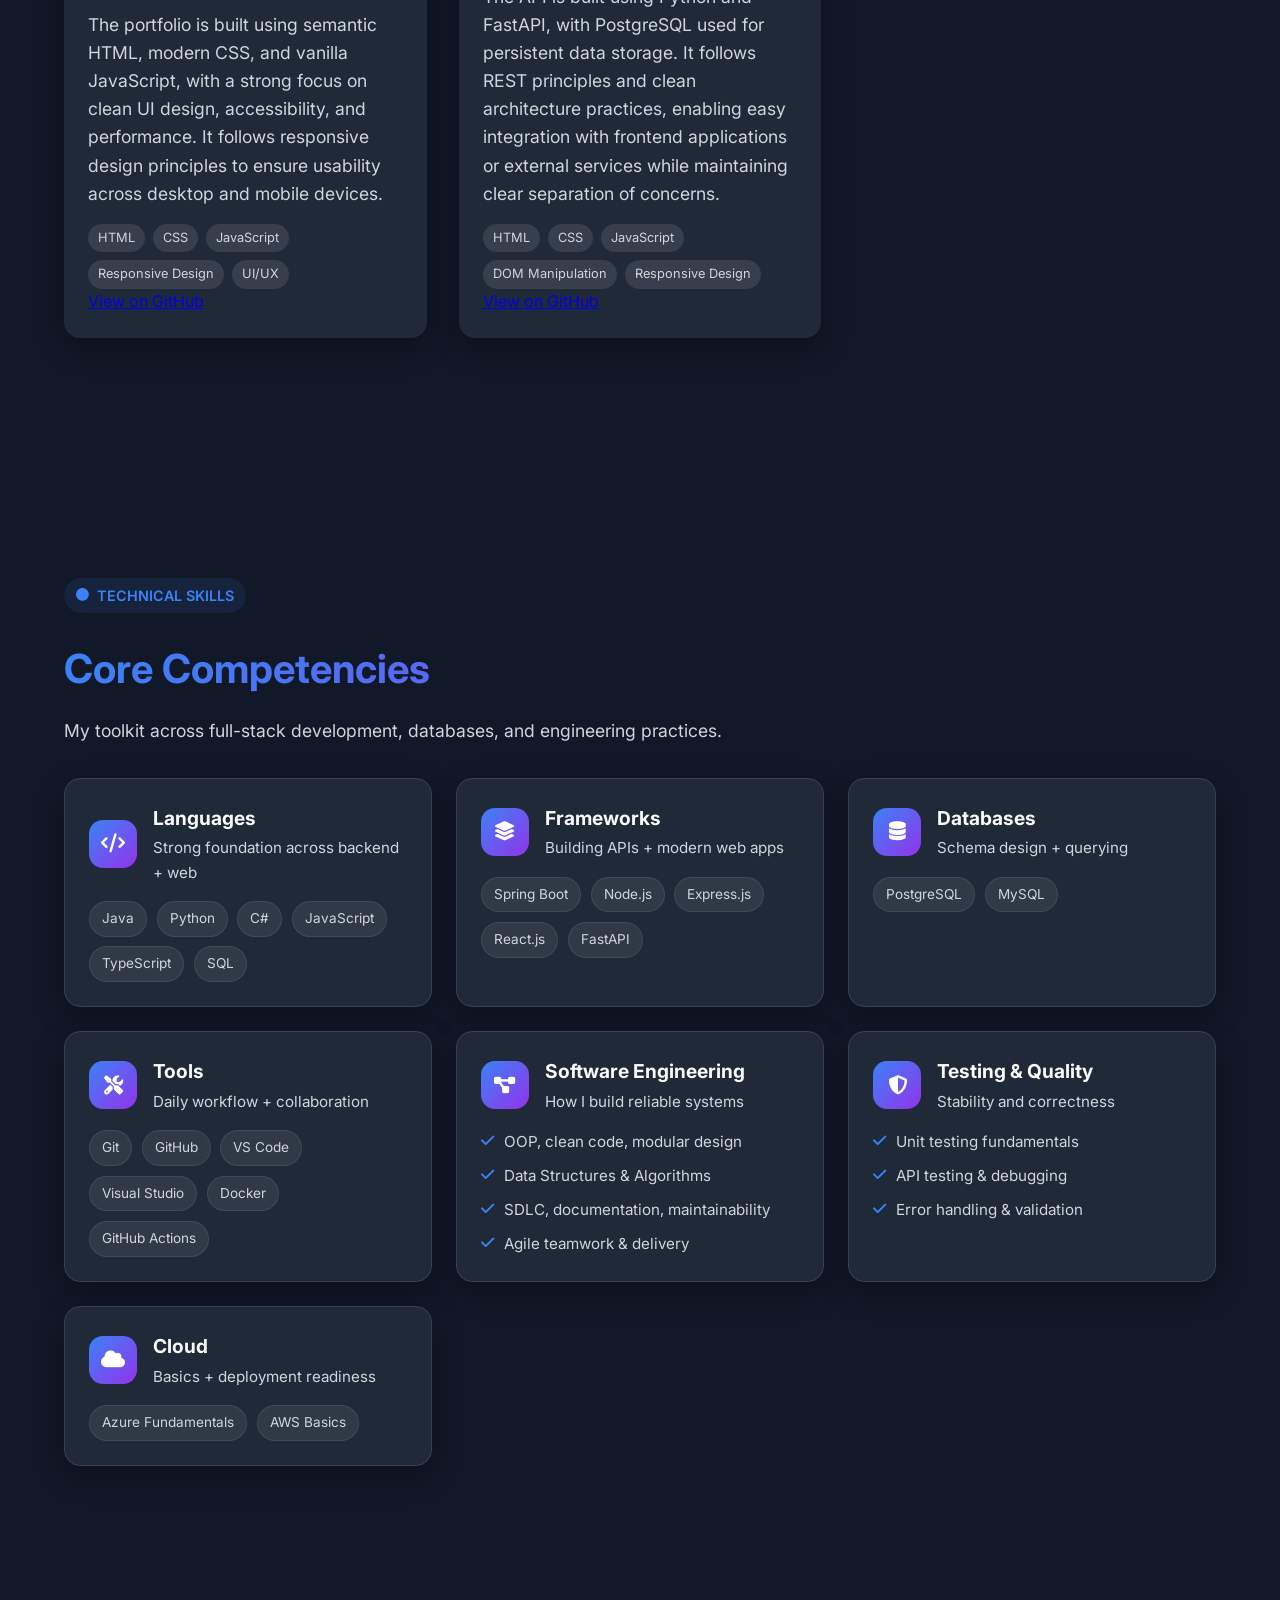
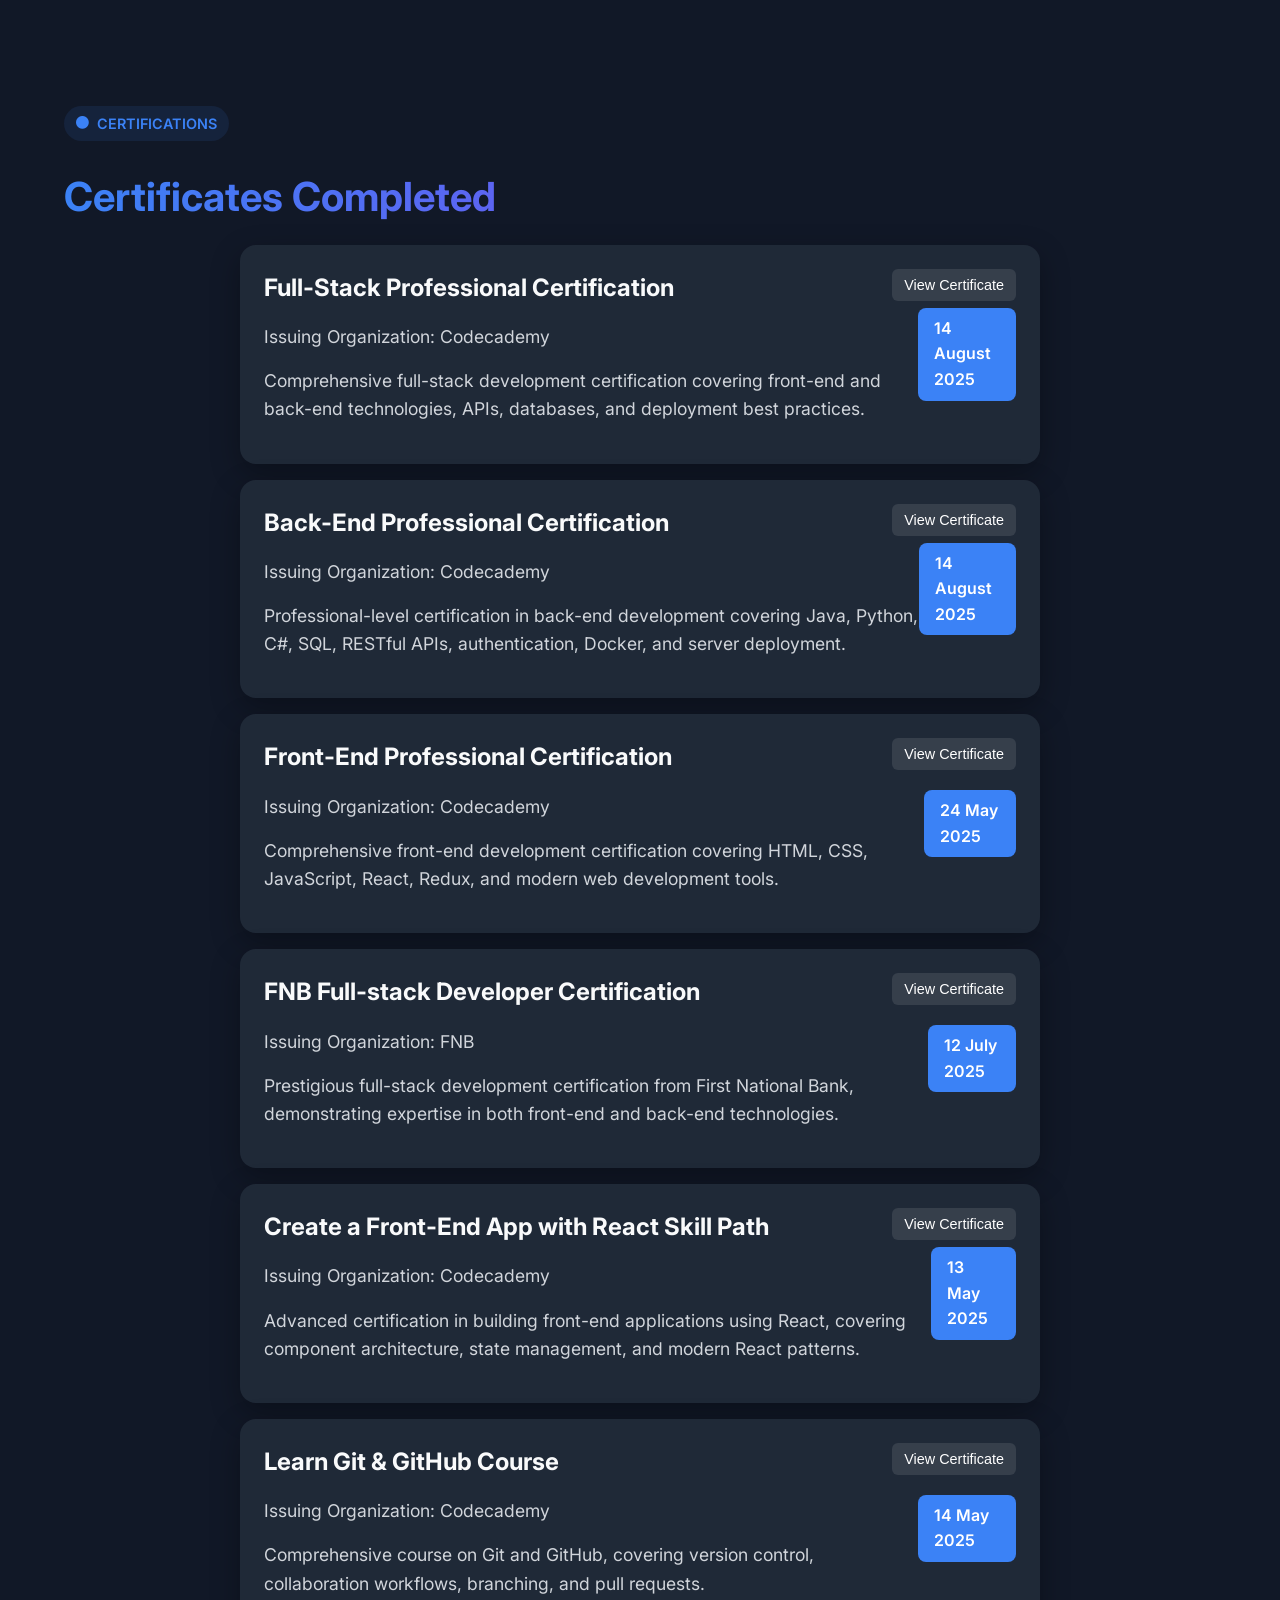
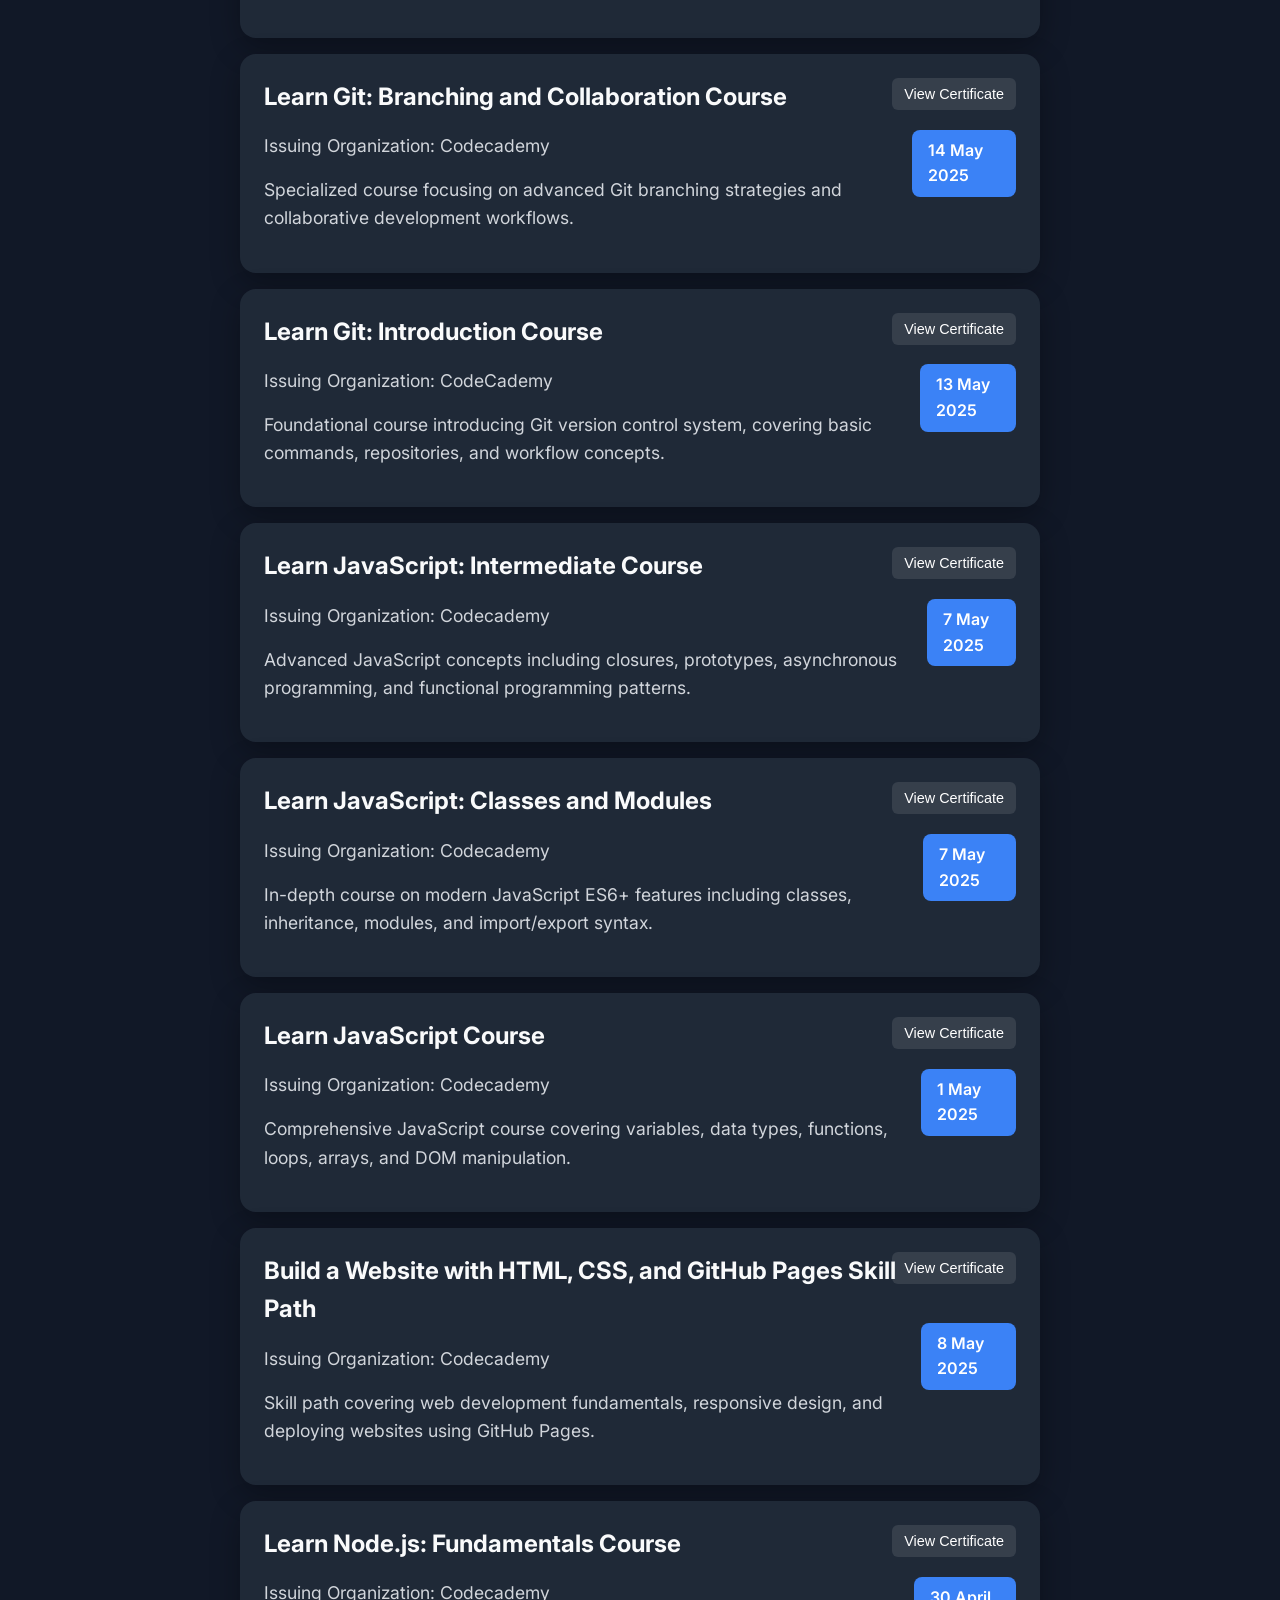
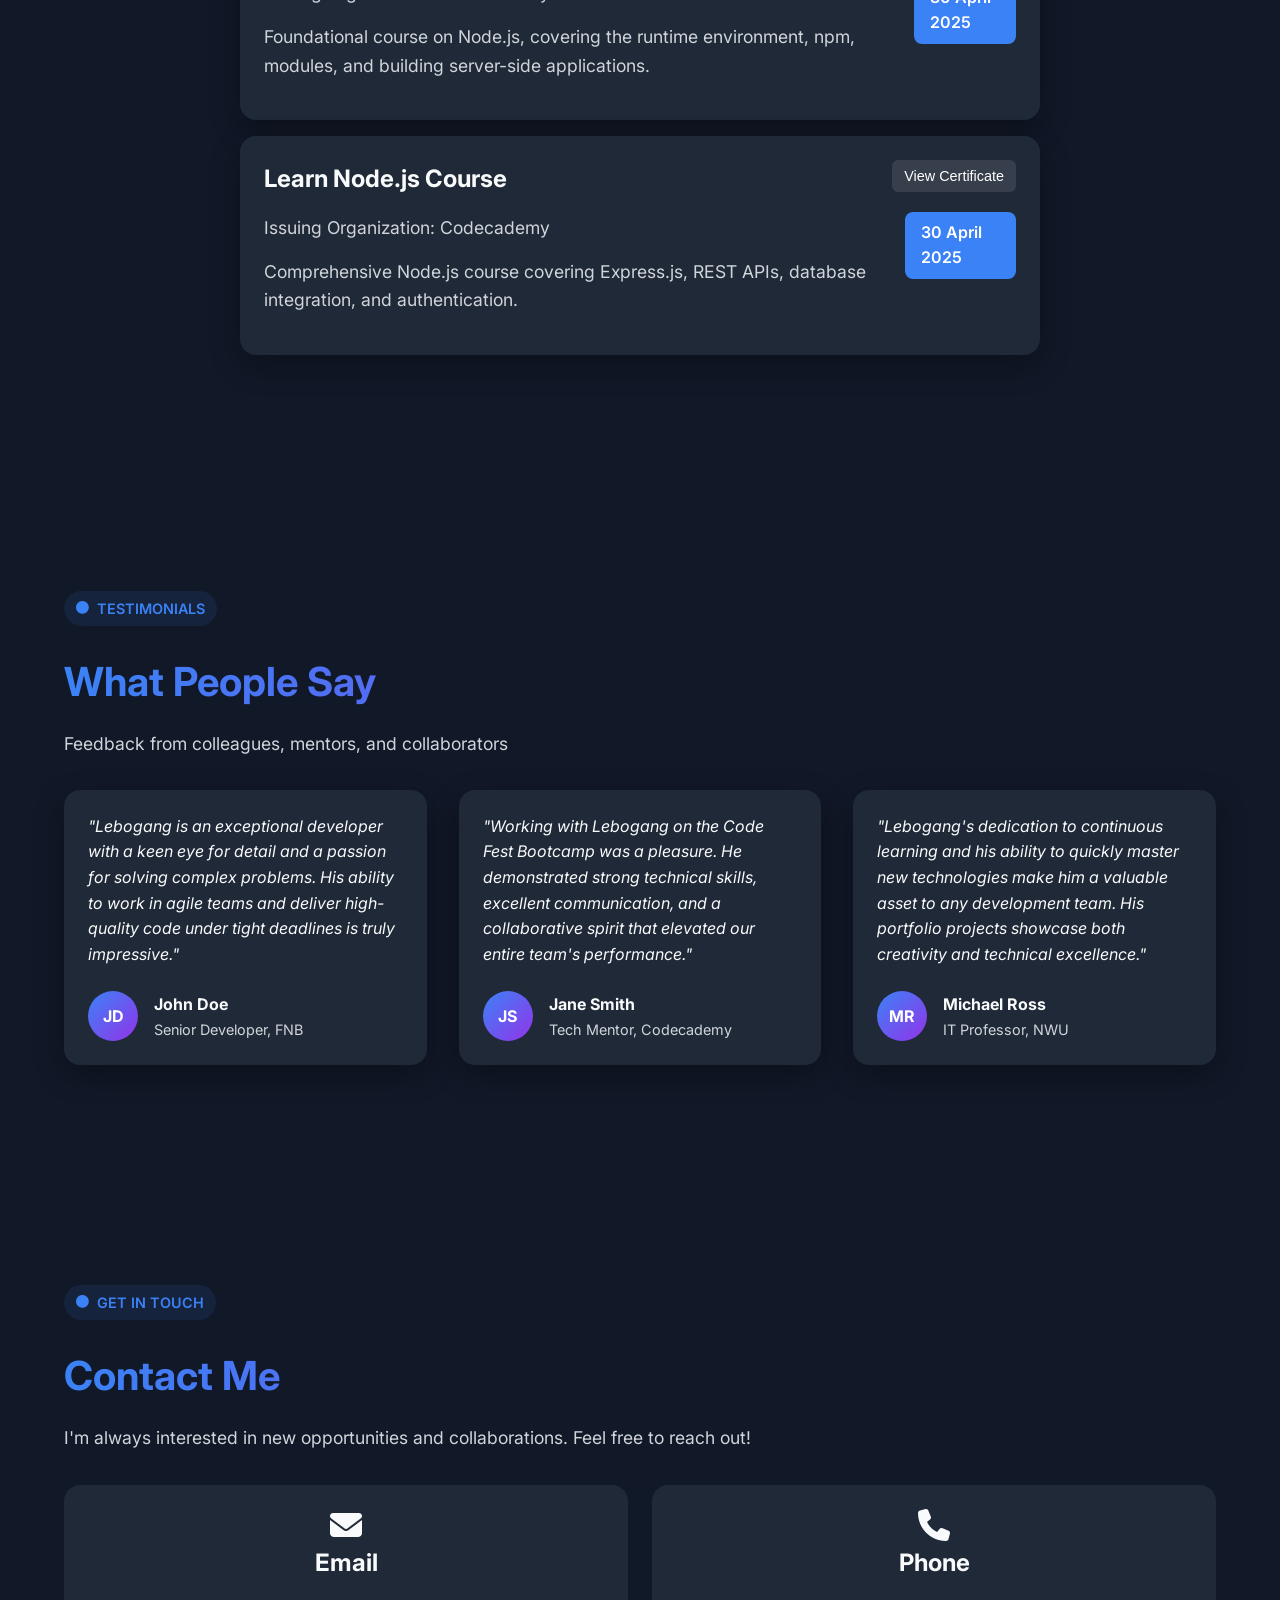
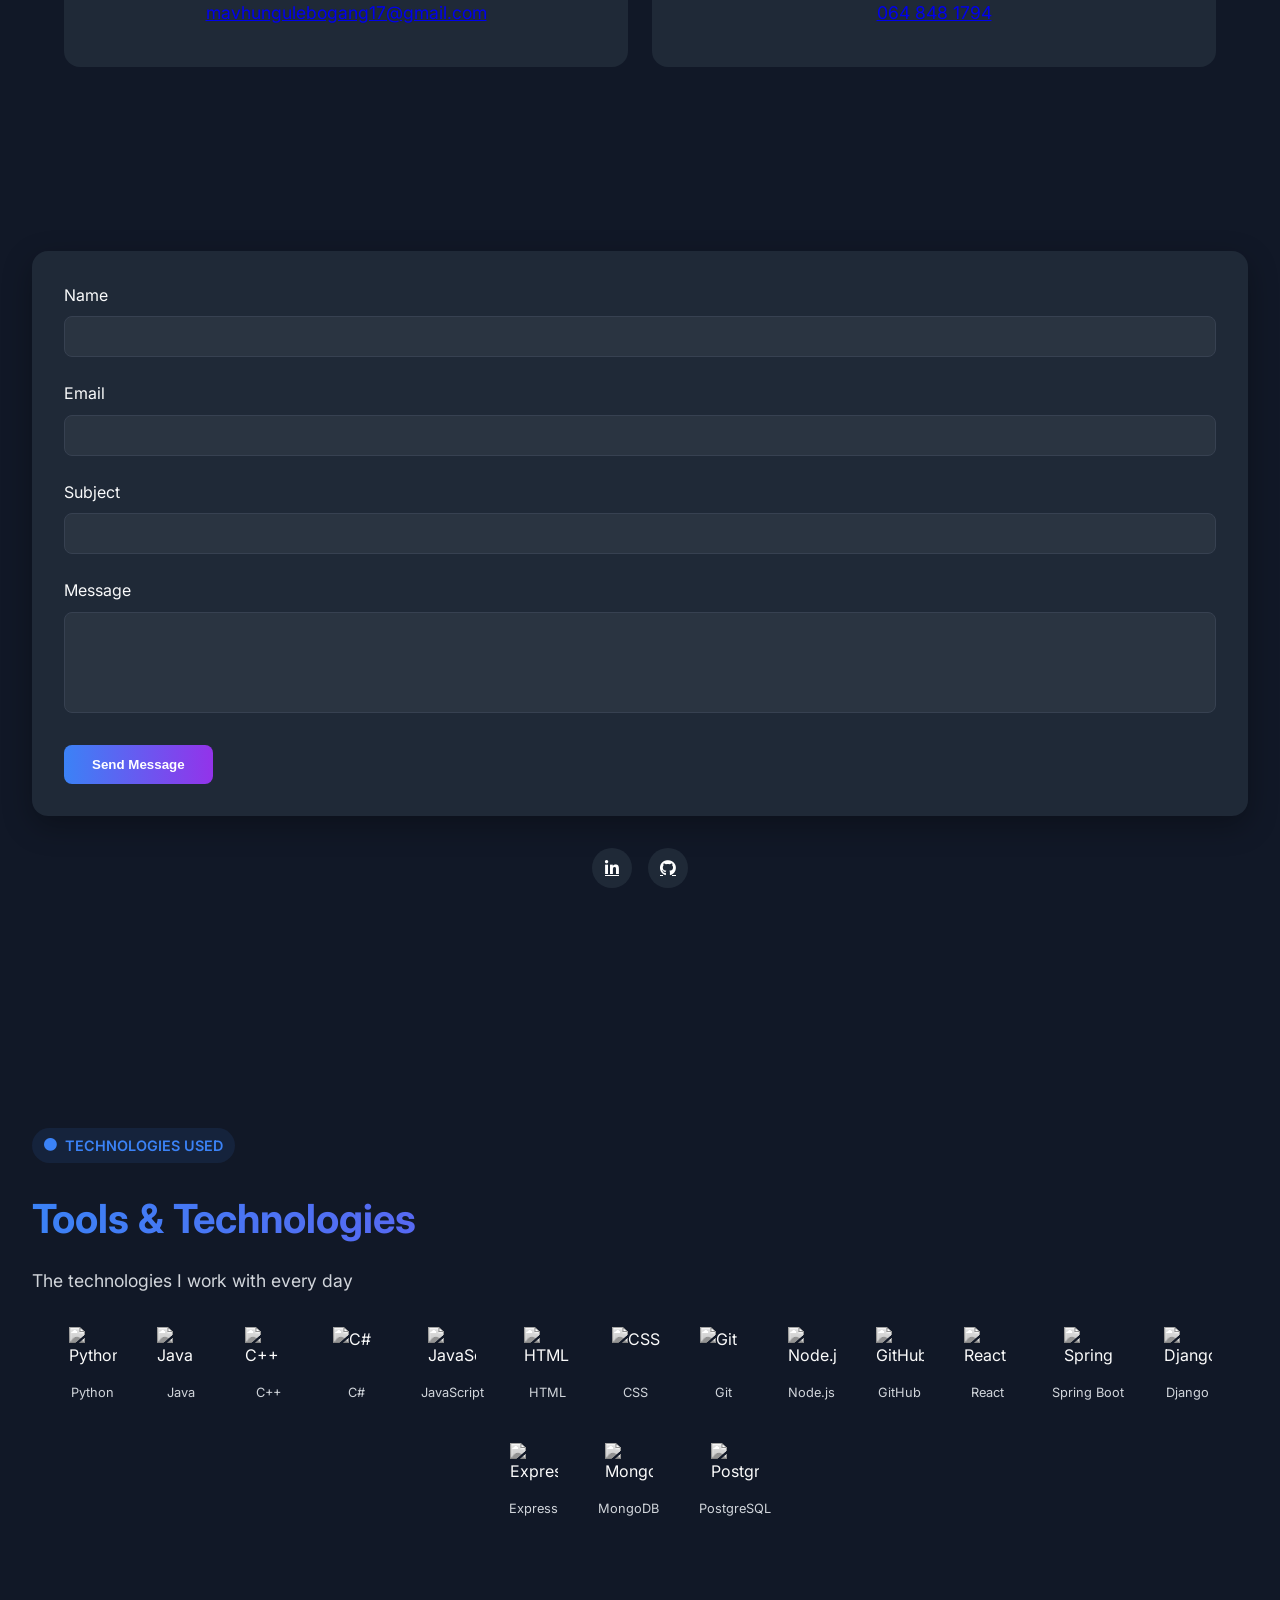
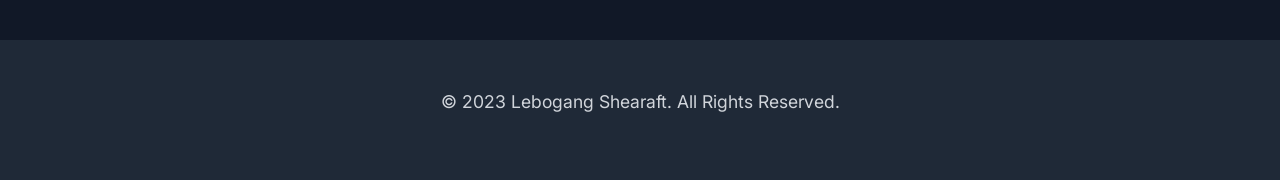
==== commit f66a480e: "Update index.html" ====
--- a/index.html
+++ b/index.html
@@ -940,195 +940,160 @@
     <i class="fas fa-circle"></i>
     FEATURED PROJECTS
   </div>
-   <!---Projects Section -->
-  <h2>My Projects</h2>
-  <p>A selection of projects that demonstrate my technical skills and problem-solving ability.</p>
-  <div class="container">
-   <!-- EduMate -->
-    <div class="project-card">
-      <div class="project-header"></div>
-      <div class="project-body">
-        <h3>EduMate</h3>
-        <p>
-          EduMate is a full-stack educational support platform designed to help students
-          manage learning resources, track academic progress, and improve overall study
-          organization. The system is built with scalability and maintainability in mind,
-          using modern web technologies and a strongly typed codebase.
-        </p>
-        <p>
-          The application uses React (with JSX) for a dynamic and responsive user interface,
-          Node.js for backend and server-side logic, and Prisma as an ORM to manage database
-          schemas and queries safely. TypeScript is used across the project to improve code
-          reliability, maintainability, and long-term scalability.
-        </p>
-        <div class="tech-tags">
-          <span class="tech-tag">TypeScript</span>
-          <span class="tech-tag">JavaScript</span>
-          <span class="tech-tag">React</span>
-          <span class="tech-tag">Node.js</span>
-          <span class="tech-tag">Prisma ORM</span>
-          <span class="tech-tag">HTML</span>
-          <span class="tech-tag">CSS</span>
-        </div>
-        <a href="https://github.com/lebogangshearaft/edumate_app" target="_blank" class="project-link">View on GitHub</a>
-      </div>
-    </div>
-    <!-- Salon Management System -->
-    <div class="project-card">
-      <div class="project-header"></div>
-      <div class="project-body">
-        <h3>Salon Management System</h3>
-        <p>
-          A full-stack salon management web application designed to streamline appointments,
-          service listings, and customer interaction for a beauty and hair salon. The system
-          enables clients to view services, make bookings, and for administrators to manage
-          availability and customer records using a structured backend API.
-        </p>
-        <p>
-          The project demonstrates practical use of modern backend development with Spring Boot,
-          database integration using MySQL, and frontend interaction with HTML, CSS, and JavaScript.
-          It also incorporates RESTful APIs and follows an MVC architecture to separate concerns
-          and improve maintainability.
-        </p>
-        <div class="tech-tags">
-          <span class="tech-tag">Java</span>
-          <span class="tech-tag">Spring Boot</span>
-          <span class="tech-tag">MySQL</span>
-          <span class="tech-tag">HTML</span>
-          <span class="tech-tag">CSS</span>
-          <span class="tech-tag">JavaScript</span>
-          <span class="tech-tag">REST API</span>
-          <span class="tech-tag">MVC</span>
-        </div>
-    <a href="https://github.com/lebogangshearaft/lerbows-luxury-hair-beauty-salon" target="_blank" class="project-link">View on GitHub</a>
-  </div>
-</div>
-    <!-- Clinical Decision Support System (CDSS) -->
-    <div class="project-card">
-      <div class="project-header"></div>
-      <div class="project-body">
-        <h3>Clinical Decision Support System (CDSS)</h3>
-        <p>
-          A backend-driven Clinical Decision Support System (CDSS) designed to assist
-          healthcare professionals with structured, data-informed decision-making. This
-          system evaluates clinical inputs and delivers evidence-based recommendations
-          through a scalable API interface.
-        </p>
-        <p>
-          The solution is built using Python and FastAPI to provide clean, RESTful API
-          endpoints for clinical rule processing. PostgreSQL serves as the persistent
-          database, ensuring reliable storage and querying of healthcare datasets. This
-          architecture emphasizes modularity, maintainability, and easy integration with
-          external systems.
-        </p>
-        <div class="tech-tags">
-          <span class="tech-tag">Python</span>
-          <span class="tech-tag">FastAPI</span>
-          <span class="tech-tag">PostgreSQL</span>
-          <span class="tech-tag">REST API</span>
-          <span class="tech-tag">Backend Engineering</span>
-        </div>
-        <a href="https://github.com/lebogangshearaft/clinical-decision-support-api"
-           target="_blank"
-           class="project-link">
-          View on GitHub
-        </a>
-      </div>
-    </div>
-    <!-- Portfolio -->
-    <div class="project-card">
+   <!-- Projects Section -->
+  <section id="projects">
+    <h2>My Projects</h2>
+    <p>A selection of projects that demonstrate my technical skills and problem-solving ability.</p>
+    <div class="container">
+  
+      <!-- EduMate -->
       <div class="project-card">
-      <div class="project-header"></div>
-      <div class="project-body">
-        <h3>Personal Portfolio Website</h3>
-        <p>
-          A responsive personal portfolio website designed to present my technical skills,
-          software engineering projects, and professional background in a clear and
-          recruiter-friendly manner. The site serves as a central hub for showcasing
-          real-world projects, GitHub repositories, and career-ready competencies.
-        </p>
-        <p>
-          The portfolio is built using semantic HTML, modern CSS, and vanilla JavaScript,
-          with a strong focus on clean UI design, accessibility, and performance. It follows
-          responsive design principles to ensure usability across desktop and mobile devices.
-        </p>
-        <div class="tech-tags">
-          <span class="tech-tag">HTML</span>
-          <span class="tech-tag">CSS</span>
-          <span class="tech-tag">JavaScript</span>
-          <span class="tech-tag">Responsive Design</span>
-          <span class="tech-tag">UI/UX</span>
-        </div>
-        <a href="https://github.com/lebogangshearaft/lebogangshearaft.github.io"
-           target="_blank"
-           class="project-link">
-          View on GitHub
-        </a>
-      </div>
-    </div>
-    <!-- Personal Budget API -->
-    <div class="project-card">
-      <div class="project-header"></div>
-      <div class="project-body">
-        <h3>Personal Budget API</h3>
-        <p>
-          A backend RESTful API designed to help users manage personal budgets by tracking
-          income, expenses, and financial categories. The system provides structured endpoints
-          for creating, retrieving, updating, and analyzing budget data in a secure and
-          scalable manner.
-        </p>
-        <p>
-          The API is built using Python and FastAPI, with PostgreSQL used for persistent data
-          storage. It follows REST principles and clean architecture practices, enabling easy
-          integration with frontend applications or external services while maintaining clear
-          separation of concerns.
-        </p>
-        <div class="tech-tags">
-          <span class="tech-tag">Python</span>
-          <span class="tech-tag">FastAPI</span>
-          <span class="tech-tag">PostgreSQL</span>
-          <span class="tech-tag">REST API</span>
-          <span class="tech-tag">Backend Development</span>
-        </div>
-        <a href="https://github.com/lebogangshearaft/personal-budget-api"
-           target="_blank"
-           class="project-link">
-          View on GitHub
-        </a>
-      </div>
-    </div>
-   <!-- Ordering App -->
-    <div class="project-card">
-      <div class="project-header"></div>
-      <div class="project-body">
-        <h3>Ordering App</h3>
-        <p>
-          A frontend web application designed to simulate an online ordering experience,
-          allowing users to browse items, place orders, and interact with a dynamic user
-          interface. The application focuses on client-side logic, usability, and responsive
-          design principles.
-        </p>
-        <p>
-          The project is built using HTML, CSS, and JavaScript, demonstrating practical
-          implementation of DOM manipulation, event handling, and interactive UI behavior.
-          It emphasizes clean layout structure, user-friendly navigation, and modular
-          frontend code.
-        </p>
-        <div class="tech-tags">
-          <span class="tech-tag">HTML</span>
-          <span class="tech-tag">CSS</span>
-          <span class="tech-tag">JavaScript</span>
-          <span class="tech-tag">DOM Manipulation</span>
-          <span class="tech-tag">Responsive Design</span>
-        </div>
-        <a href="https://github.com/lebogangshearaft/Ordering-app"
-           target="_blank"
-           class="project-link">
-          View on GitHub
-        </a>
-      </div>
-    </div>
- </section>
+        <div class="project-header"></div>
+        <div class="project-body">
+          <h3>EduMate</h3>
+          <p>
+            EduMate is a full-stack educational support platform designed to help students
+            manage learning resources, track academic progress, and improve overall study
+            organization. The system is built with scalability and maintainability in mind,
+            using modern web technologies and a strongly typed codebase.
+          </p>
+          <p>
+            The application uses React (with JSX) for a dynamic and responsive user interface,
+            Node.js for backend and server-side logic, and Prisma as an ORM to manage database
+            schemas and queries safely. TypeScript is used across the project to improve code
+            reliability, maintainability, and long-term scalability.
+          </p>
+          <div class="tech-tags">
+            <span class="tech-tag">TypeScript</span>
+            <span class="tech-tag">JavaScript</span>
+            <span class="tech-tag">React</span>
+            <span class="tech-tag">Node.js</span>
+            <span class="tech-tag">Prisma ORM</span>
+            <span class="tech-tag">HTML</span>
+            <span class="tech-tag">CSS</span>
+          </div>
+          <a href="https://github.com/lebogangshearaft/edumate_app" target="_blank" class="project-link">View on GitHub</a>
+        </div>
+      </div>
+  
+      <!-- Salon Management System -->
+      <div class="project-card">
+        <div class="project-header"></div>
+        <div class="project-body">
+          <h3>Salon Management System</h3>
+          <p>
+            A full-stack salon management web application designed to streamline appointments,
+            service listings, and customer interaction for a beauty and hair salon. The system
+            enables clients to view services, make bookings, and for administrators to manage
+            availability and customer records using a structured backend API.
+          </p>
+          <p>
+            The project demonstrates practical use of modern backend development with Spring Boot,
+            database integration using MySQL, and frontend interaction with HTML, CSS, and JavaScript.
+            It also incorporates RESTful APIs and follows an MVC architecture to separate concerns
+            and improve maintainability.
+          </p>
+          <div class="tech-tags">
+            <span class="tech-tag">Java</span>
+            <span class="tech-tag">Spring Boot</span>
+            <span class="tech-tag">MySQL</span>
+            <span class="tech-tag">HTML</span>
+            <span class="tech-tag">CSS</span>
+            <span class="tech-tag">JavaScript</span>
+            <span class="tech-tag">REST API</span>
+            <span class="tech-tag">MVC</span>
+          </div>
+          <a href="https://github.com/lebogangshearaft/lerbows-luxury-hair-beauty-salon" target="_blank" class="project-link">View on GitHub</a>
+        </div>
+      </div>
+  
+      <!-- Clinical Decision Support System (CDSS) -->
+      <div class="project-card">
+        <div class="project-header"></div>
+        <div class="project-body">
+          <h3>Clinical Decision Support System (CDSS)</h3>
+          <p>
+            A backend-driven Clinical Decision Support System (CDSS) designed to assist
+            healthcare professionals with structured, data-informed decision-making. This
+            system evaluates clinical inputs and delivers evidence-based recommendations
+            through a scalable API interface.
+          </p>
+          <p>
+            The solution is built using Python and FastAPI to provide clean, RESTful API
+            endpoints for clinical rule processing. PostgreSQL serves as the persistent
+            database, ensuring reliable storage and querying of healthcare datasets. This
+            architecture emphasizes modularity, maintainability, and easy integration with
+            external systems.
+          </p>
+          <div class="tech-tags">
+            <span class="tech-tag">Python</span>
+            <span class="tech-tag">FastAPI</span>
+            <span class="tech-tag">PostgreSQL</span>
+            <span class="tech-tag">REST API</span>
+            <span class="tech-tag">Backend Engineering</span>
+          </div>
+          <a href="https://github.com/lebogangshearaft/clinical-decision-support-api" target="_blank" class="project-link">View on GitHub</a>
+        </div>
+      </div>
+  
+      <!-- Personal Portfolio Website -->
+      <div class="project-card">
+        <div class="project-header"></div>
+        <div class="project-body">
+          <h3>Personal Portfolio Website</h3>
+          <p>
+            A responsive personal portfolio website designed to present my technical skills,
+            software engineering projects, and professional background in a clear and
+            recruiter-friendly manner. The site serves as a central hub for showcasing
+            real-world projects, GitHub repositories, and career-ready competencies.
+          </p>
+          <p>
+            The portfolio is built using semantic HTML, modern CSS, and vanilla JavaScript,
+            with a strong focus on clean UI design, accessibility, and performance. It follows
+            responsive design principles to ensure usability across desktop and mobile devices.
+          </p>
+          <div class="tech-tags">
+            <span class="tech-tag">HTML</span>
+            <span class="tech-tag">CSS</span>
+            <span class="tech-tag">JavaScript</span>
+            <span class="tech-tag">Responsive Design</span>
+            <span class="tech-tag">UI/UX</span>
+          </div>
+          <a href="https://github.com/lebogangshearaft/lebogangshearaft.github.io" target="_blank" class="project-link">View on GitHub</a>
+        </div>
+      </div>
+  
+      <!-- Personal Budget API -->
+      <div class="project-card">
+        <div class="project-header"></div>
+        <div class="project-body">
+          <h3>Personal Budget API</h3>
+          <p>
+            A backend RESTful API designed to help users manage personal budgets by tracking
+            income, expenses, and financial categories. The system provides structured endpoints
+            for creating, retrieving, updating, and analyzing budget data in a secure and
+            scalable manner.
+          </p>
+          <p>
+            The API is built using Python and FastAPI, with PostgreSQL used for persistent data
+            storage. It follows REST principles and clean architecture practices, enabling easy
+            integration with frontend applications or external services while maintaining clear
+            separation of concerns.
+          </p>
+          <div class="tech-tags">
+            <span class="tech-tag">HTML</span>
+            <span class="tech-tag">CSS</span>
+            <span class="tech-tag">JavaScript</span>
+            <span class="tech-tag">DOM Manipulation</span>
+            <span class="tech-tag">Responsive Design</span>
+          </div>
+          <a href="https://github.com/lebogangshearaft/Ordering-app" target="_blank" class="project-link">View on GitHub</a>
+        </div>
+      </div>
+  
+    </div>
+  </section>
+
   <!-- Skills Section -->
   <section id="skills" class="visible">
   <div class="tagline">
@@ -1742,3 +1707,4 @@
 
 
 
+
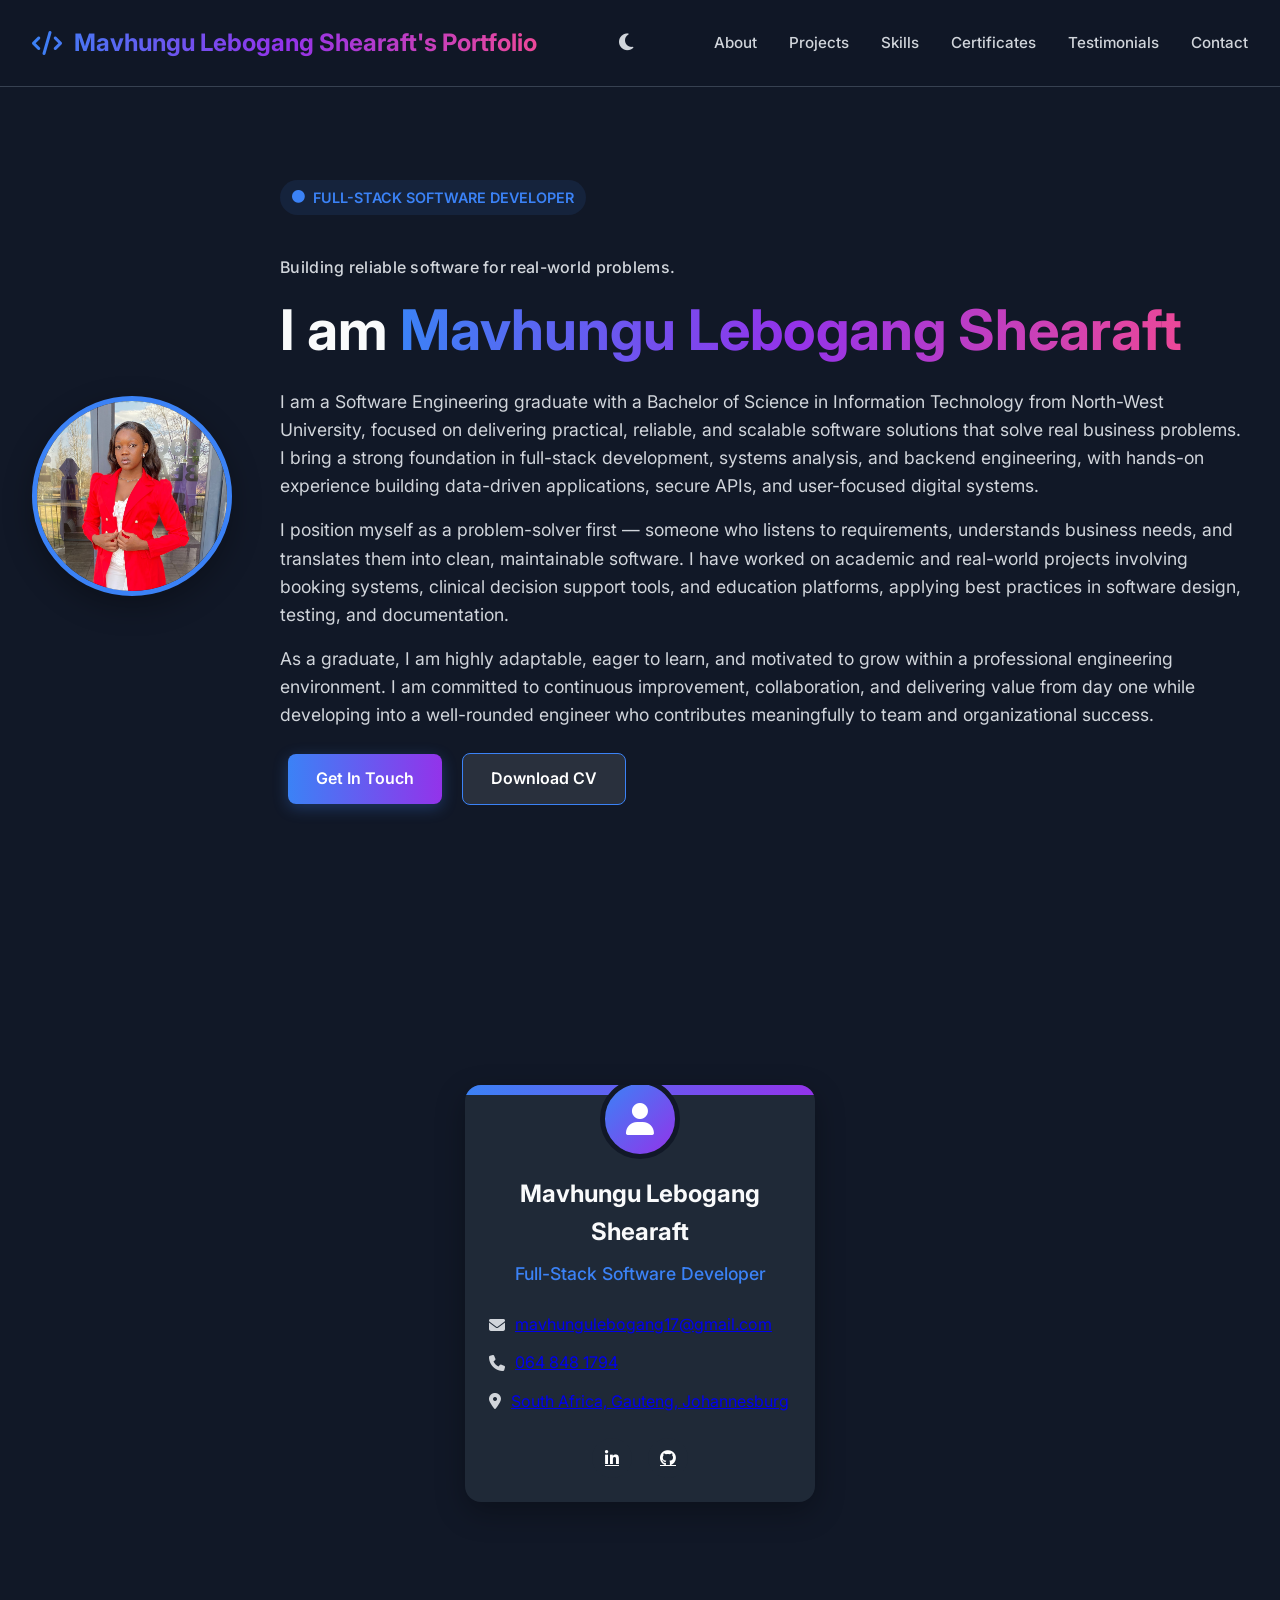
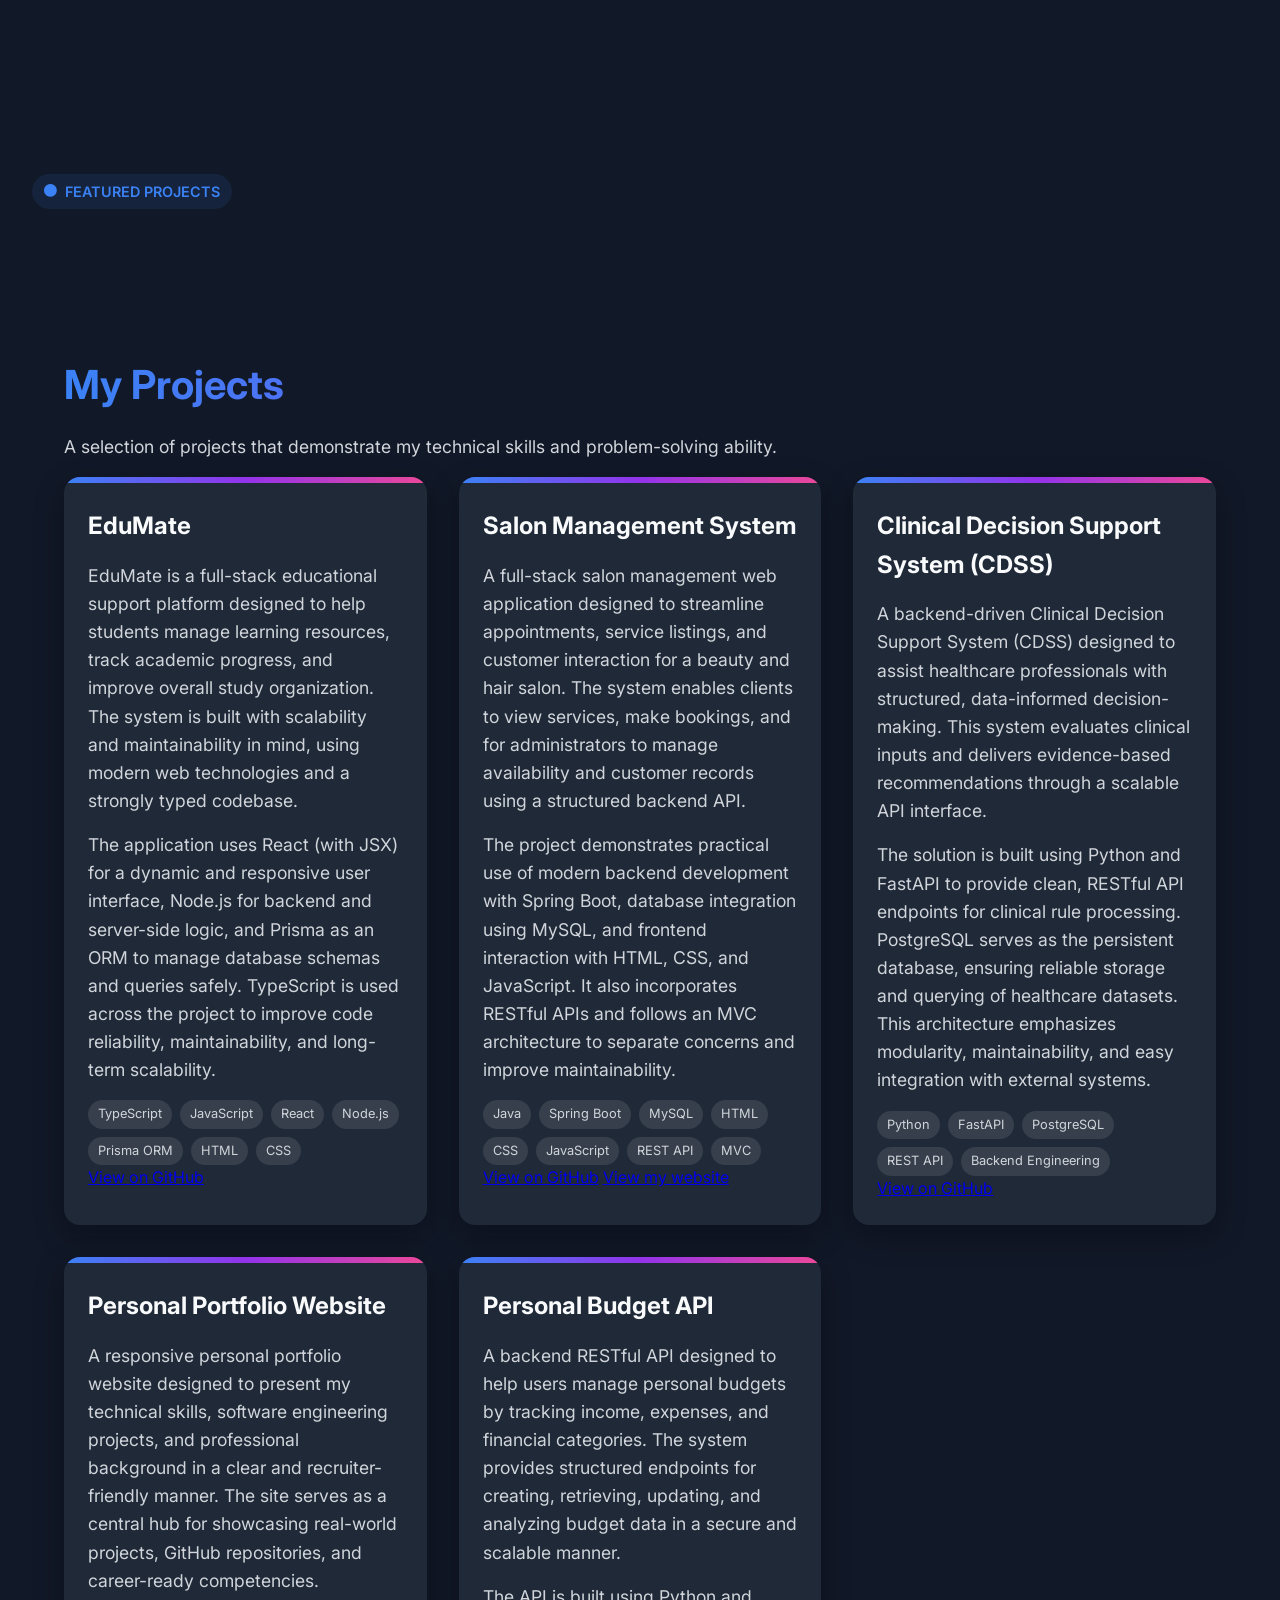
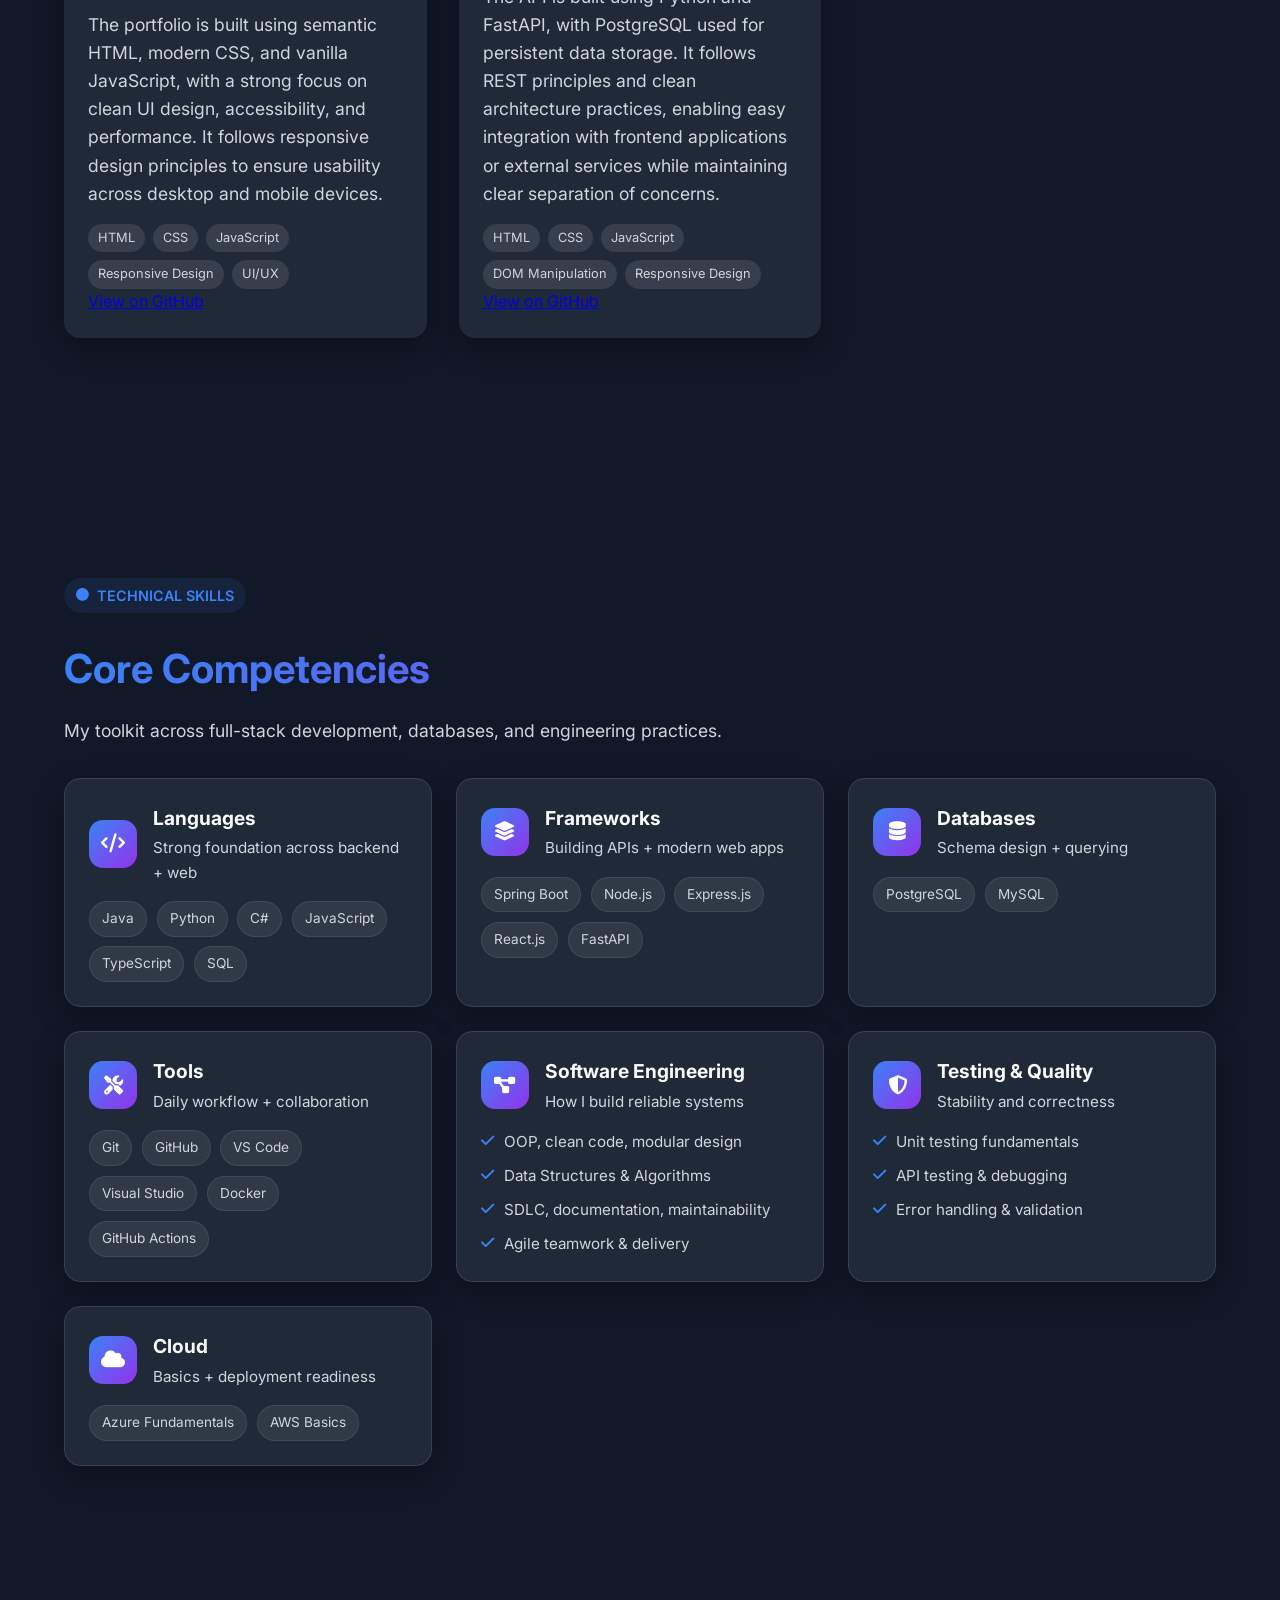
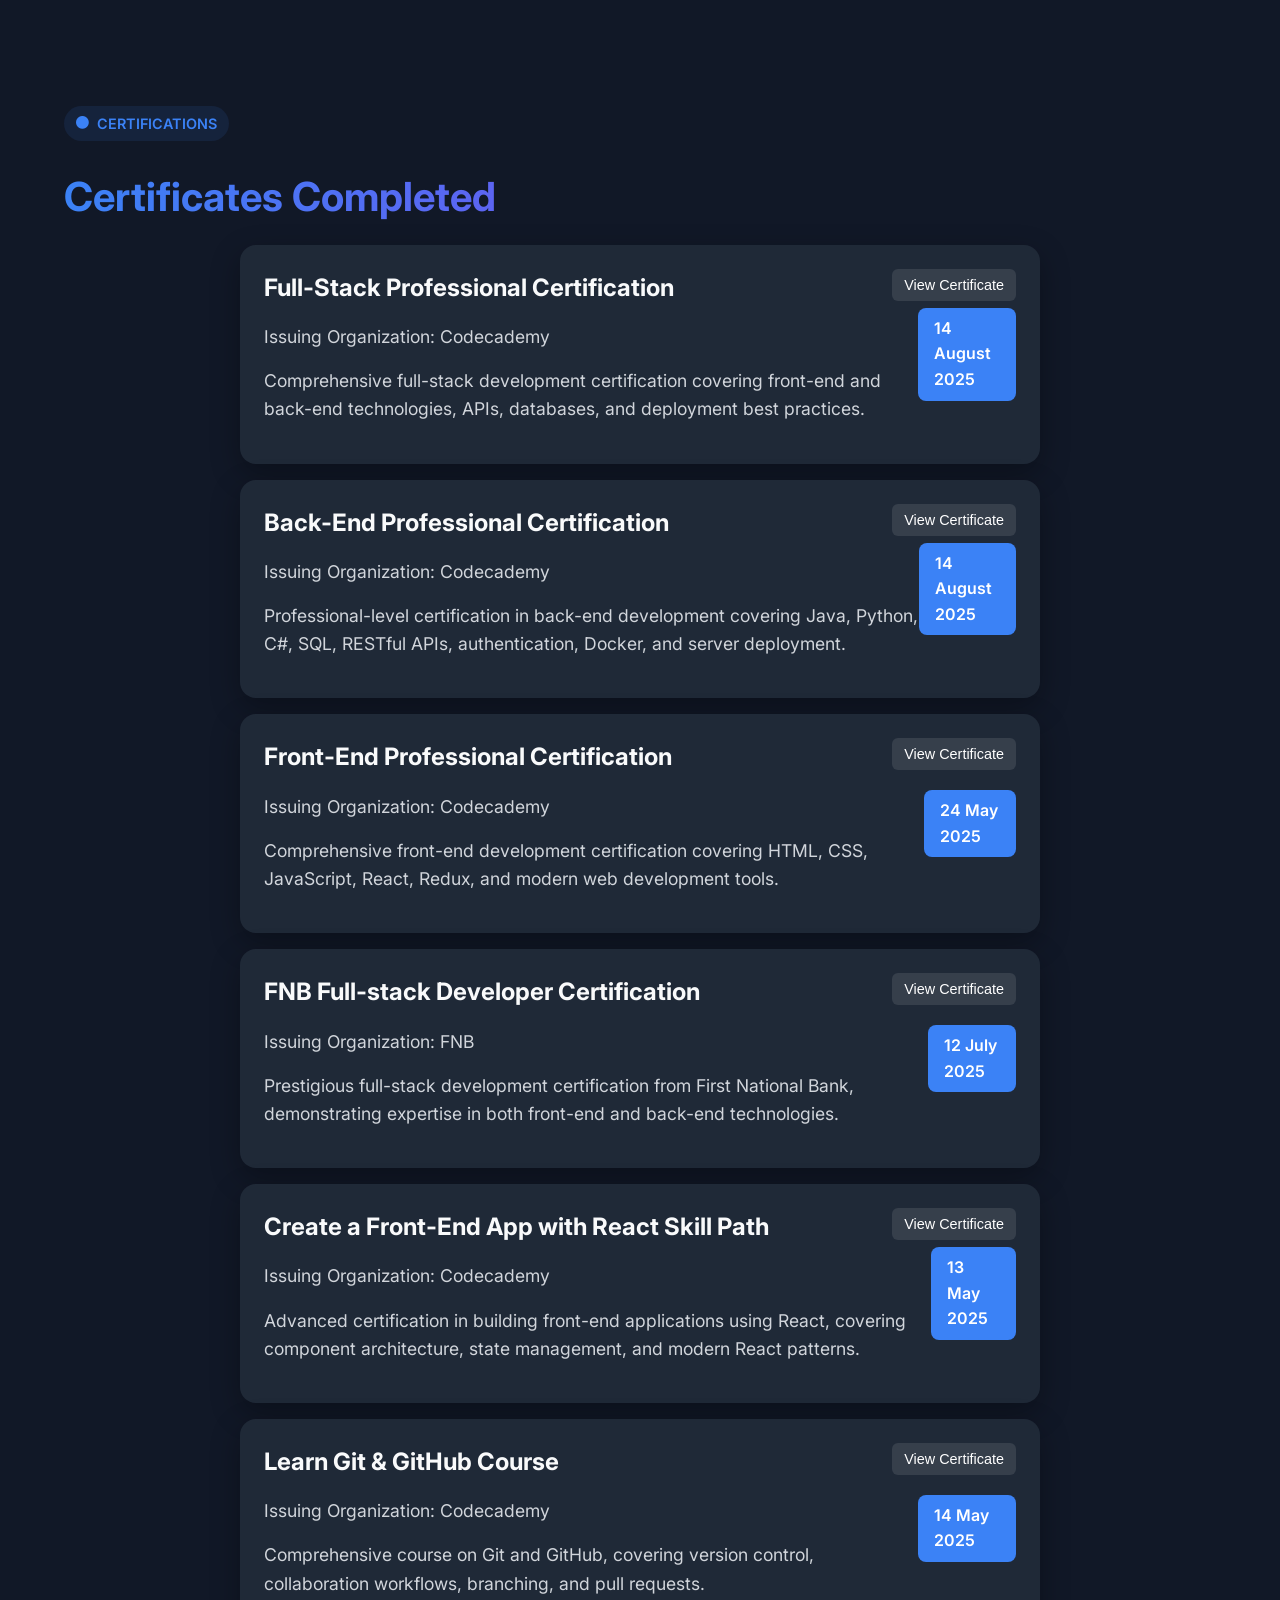
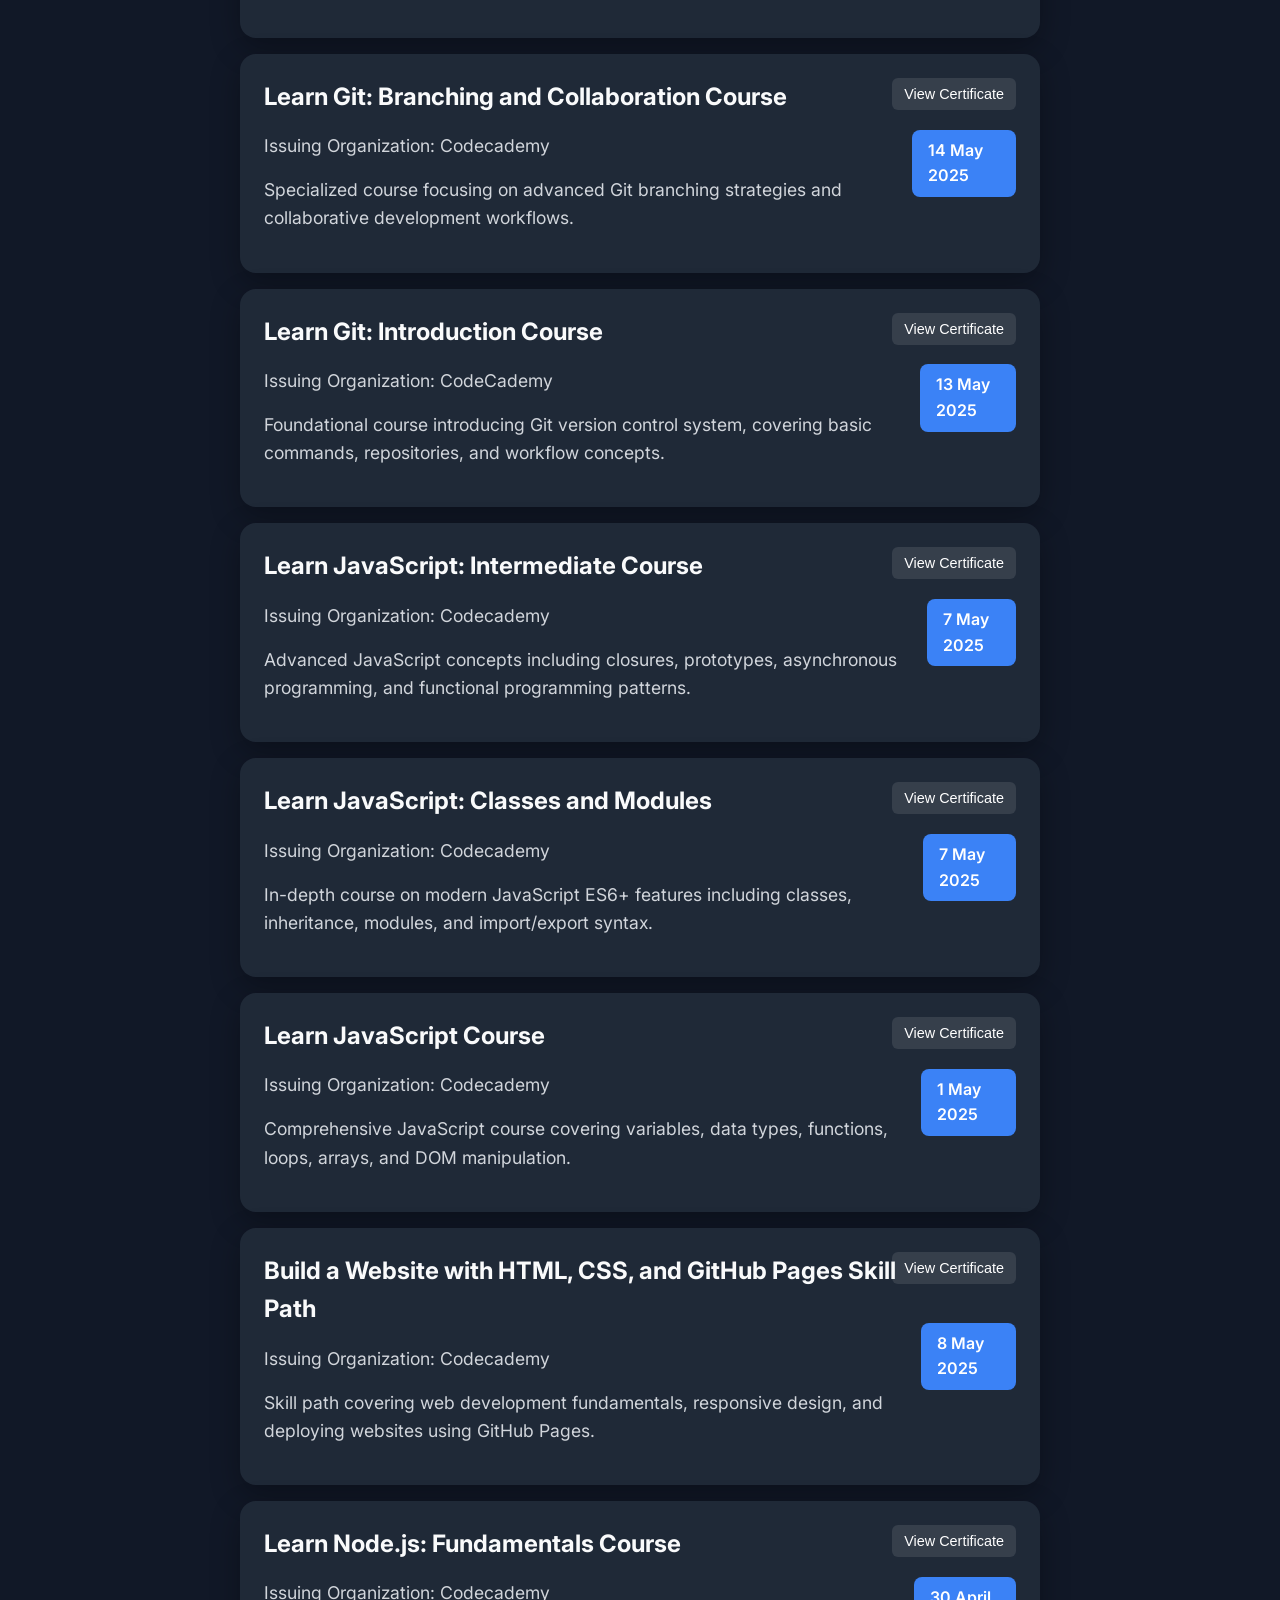
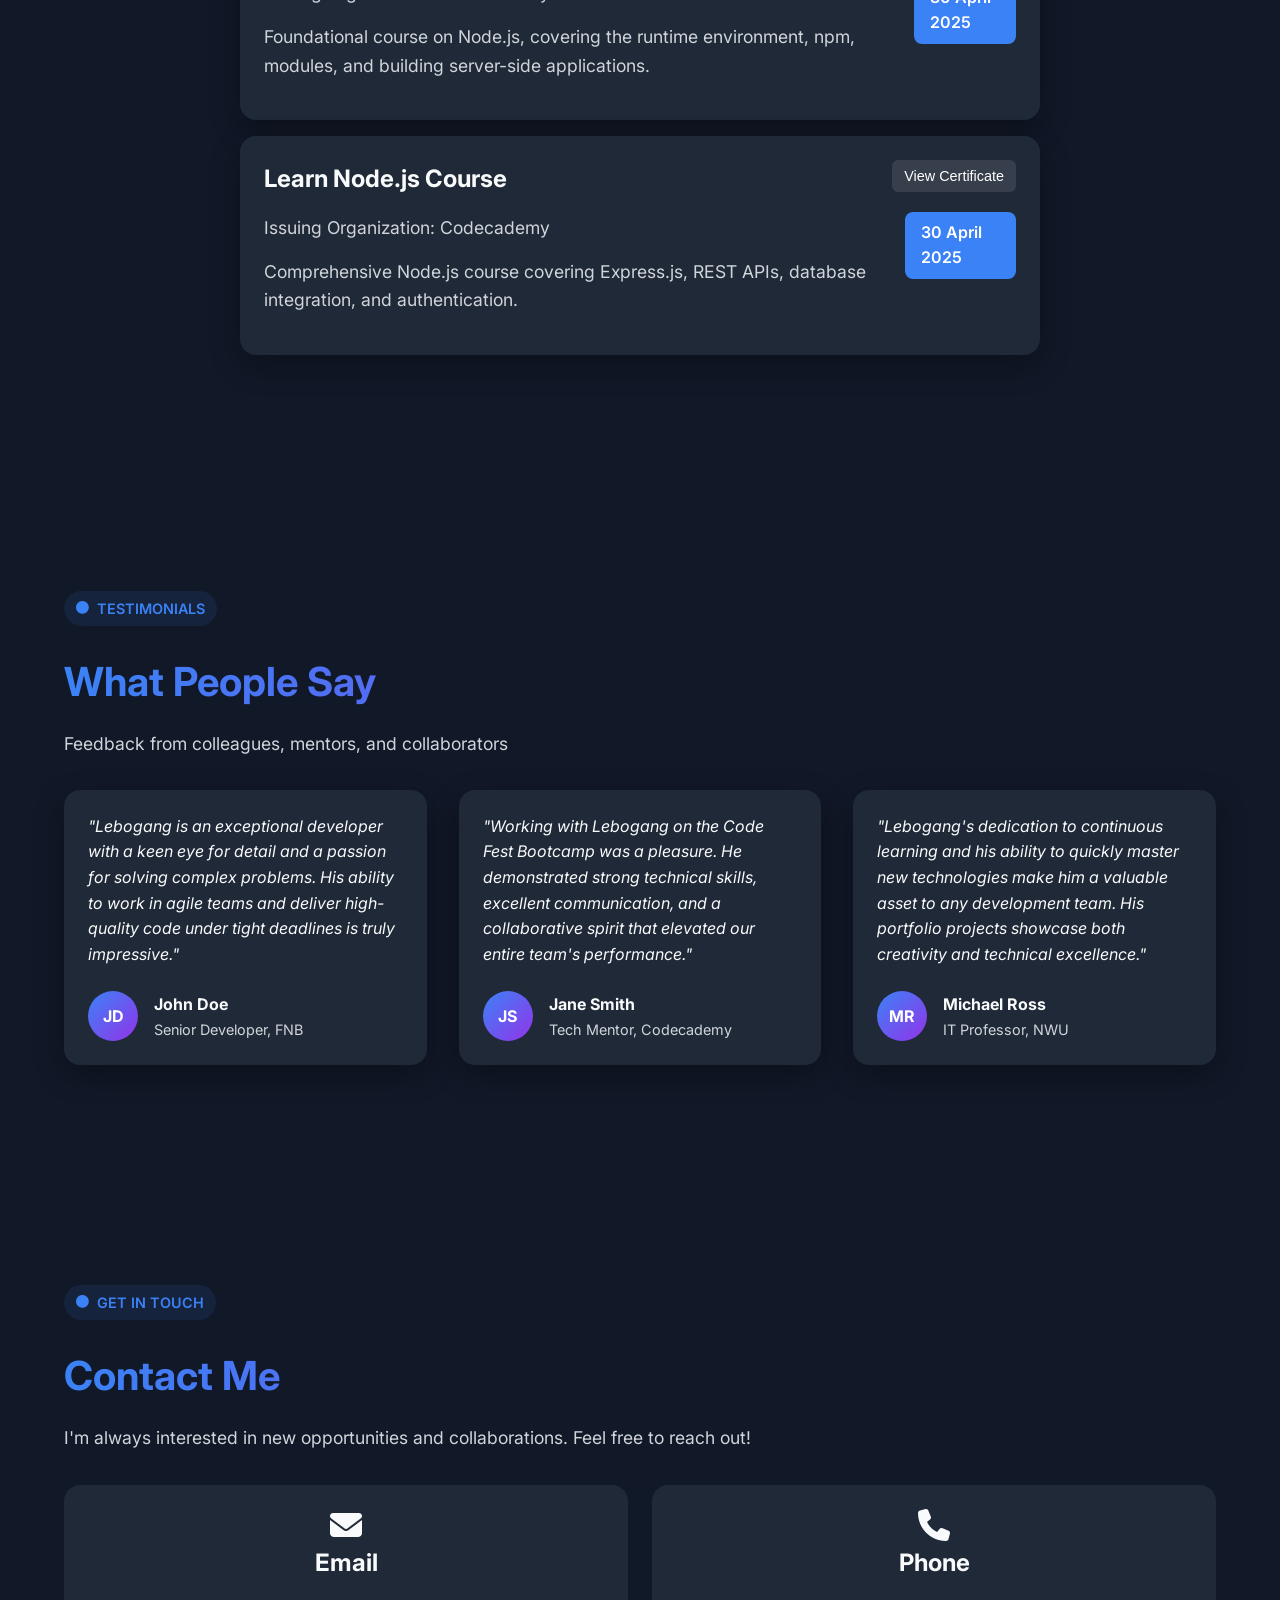
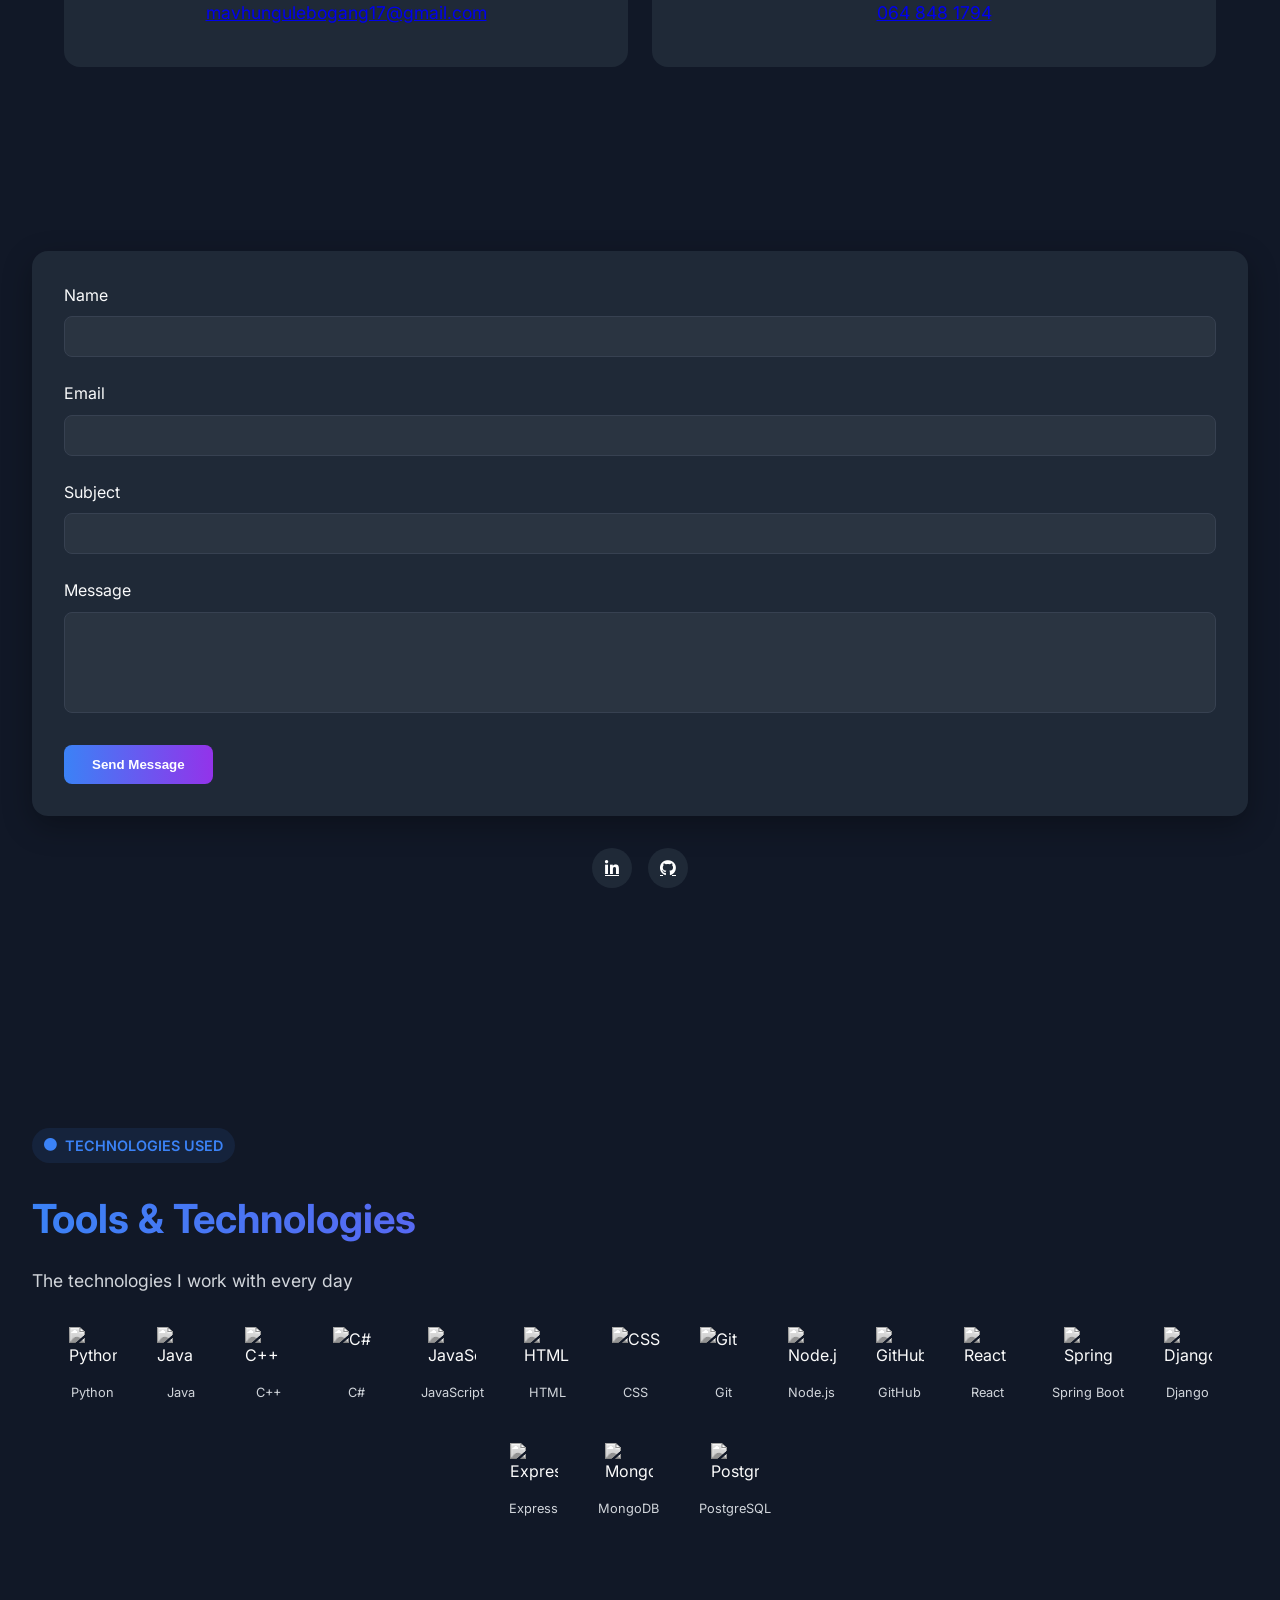
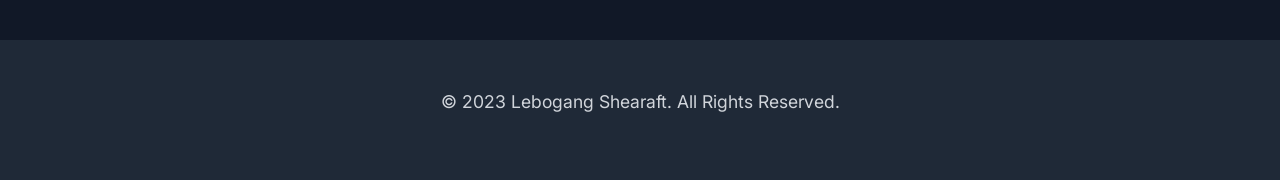
==== commit 164a1fe0: "Update index.html" ====
--- a/index.html
+++ b/index.html
@@ -1004,6 +1004,7 @@
             <span class="tech-tag">MVC</span>
           </div>
           <a href="https://github.com/lebogangshearaft/lerbows-luxury-hair-beauty-salon" target="_blank" class="project-link">View on GitHub</a>
+          <a href="https://lebogangshearaft.github.io/lerbows-luxury-hair-beauty-salon" target="_blank" class="project-link">View  my website </a>
         </div>
       </div>
   
@@ -1708,3 +1709,4 @@
 
 
 
+
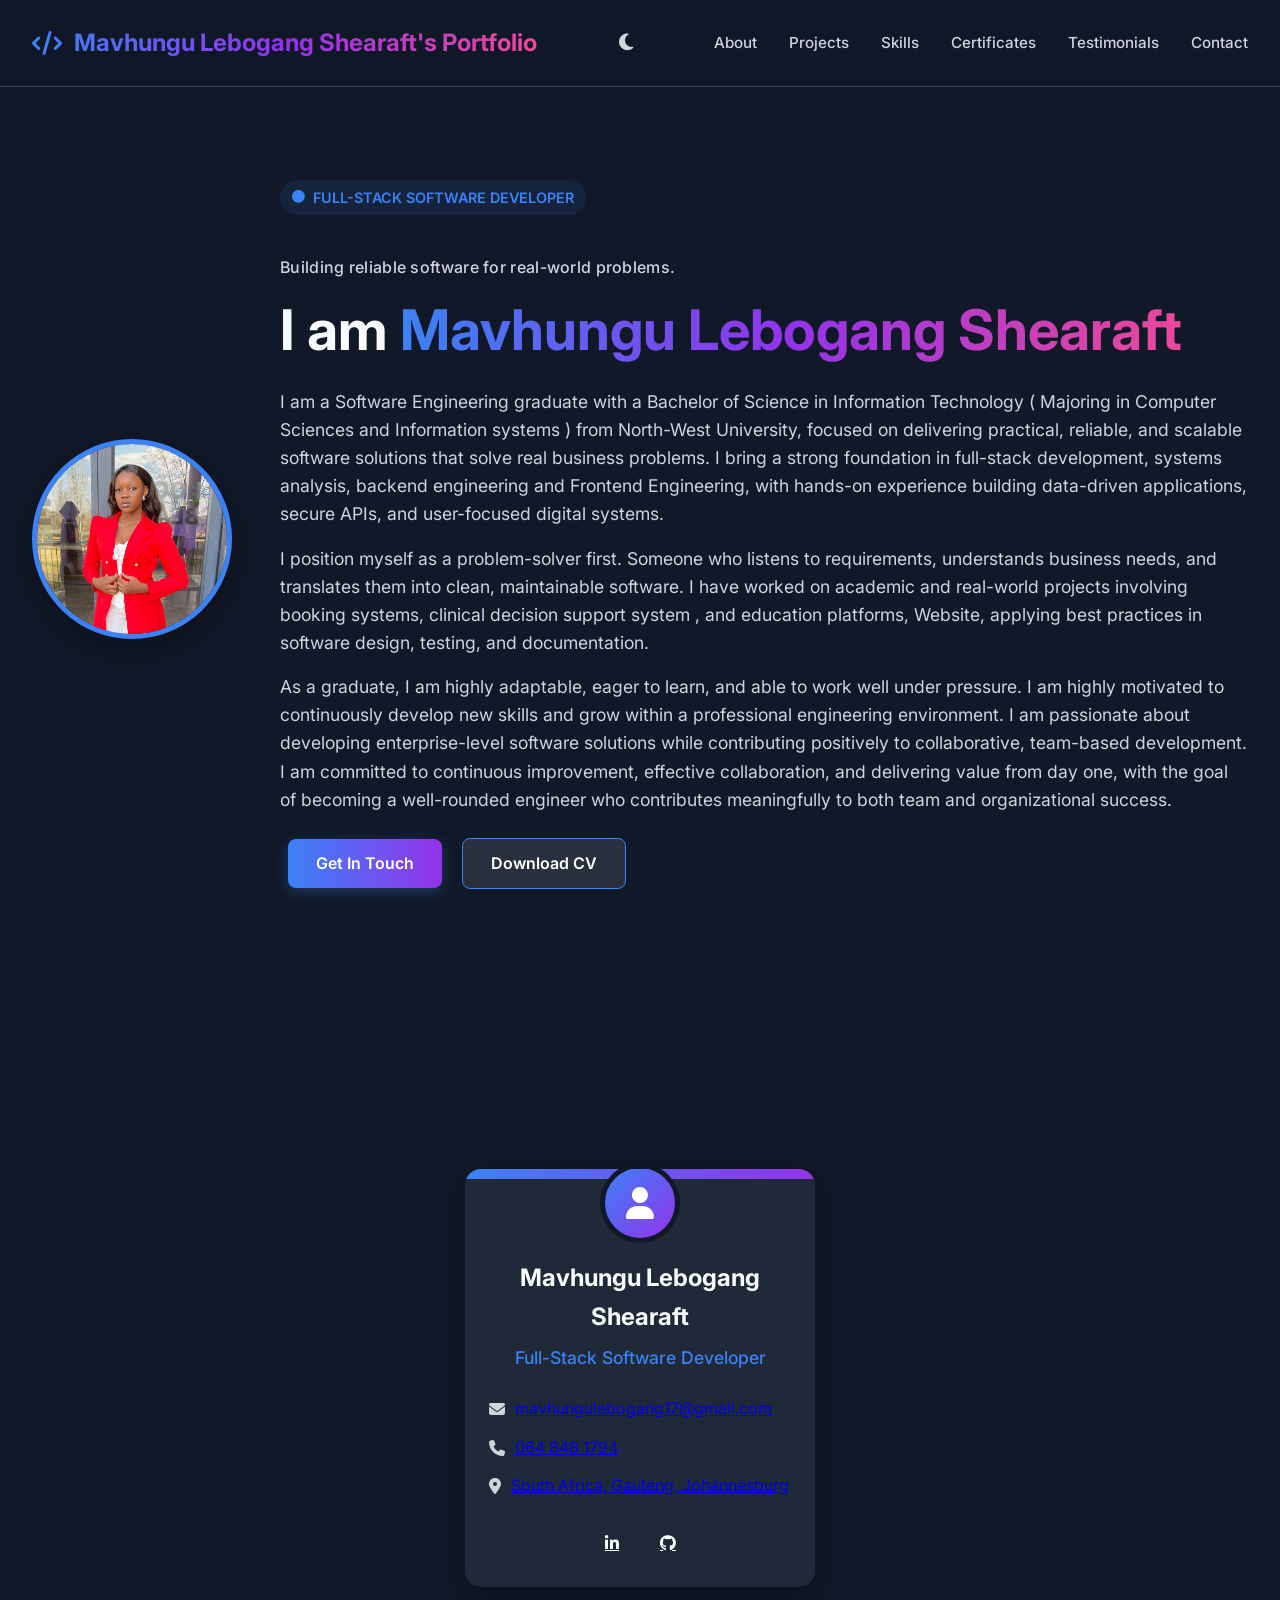
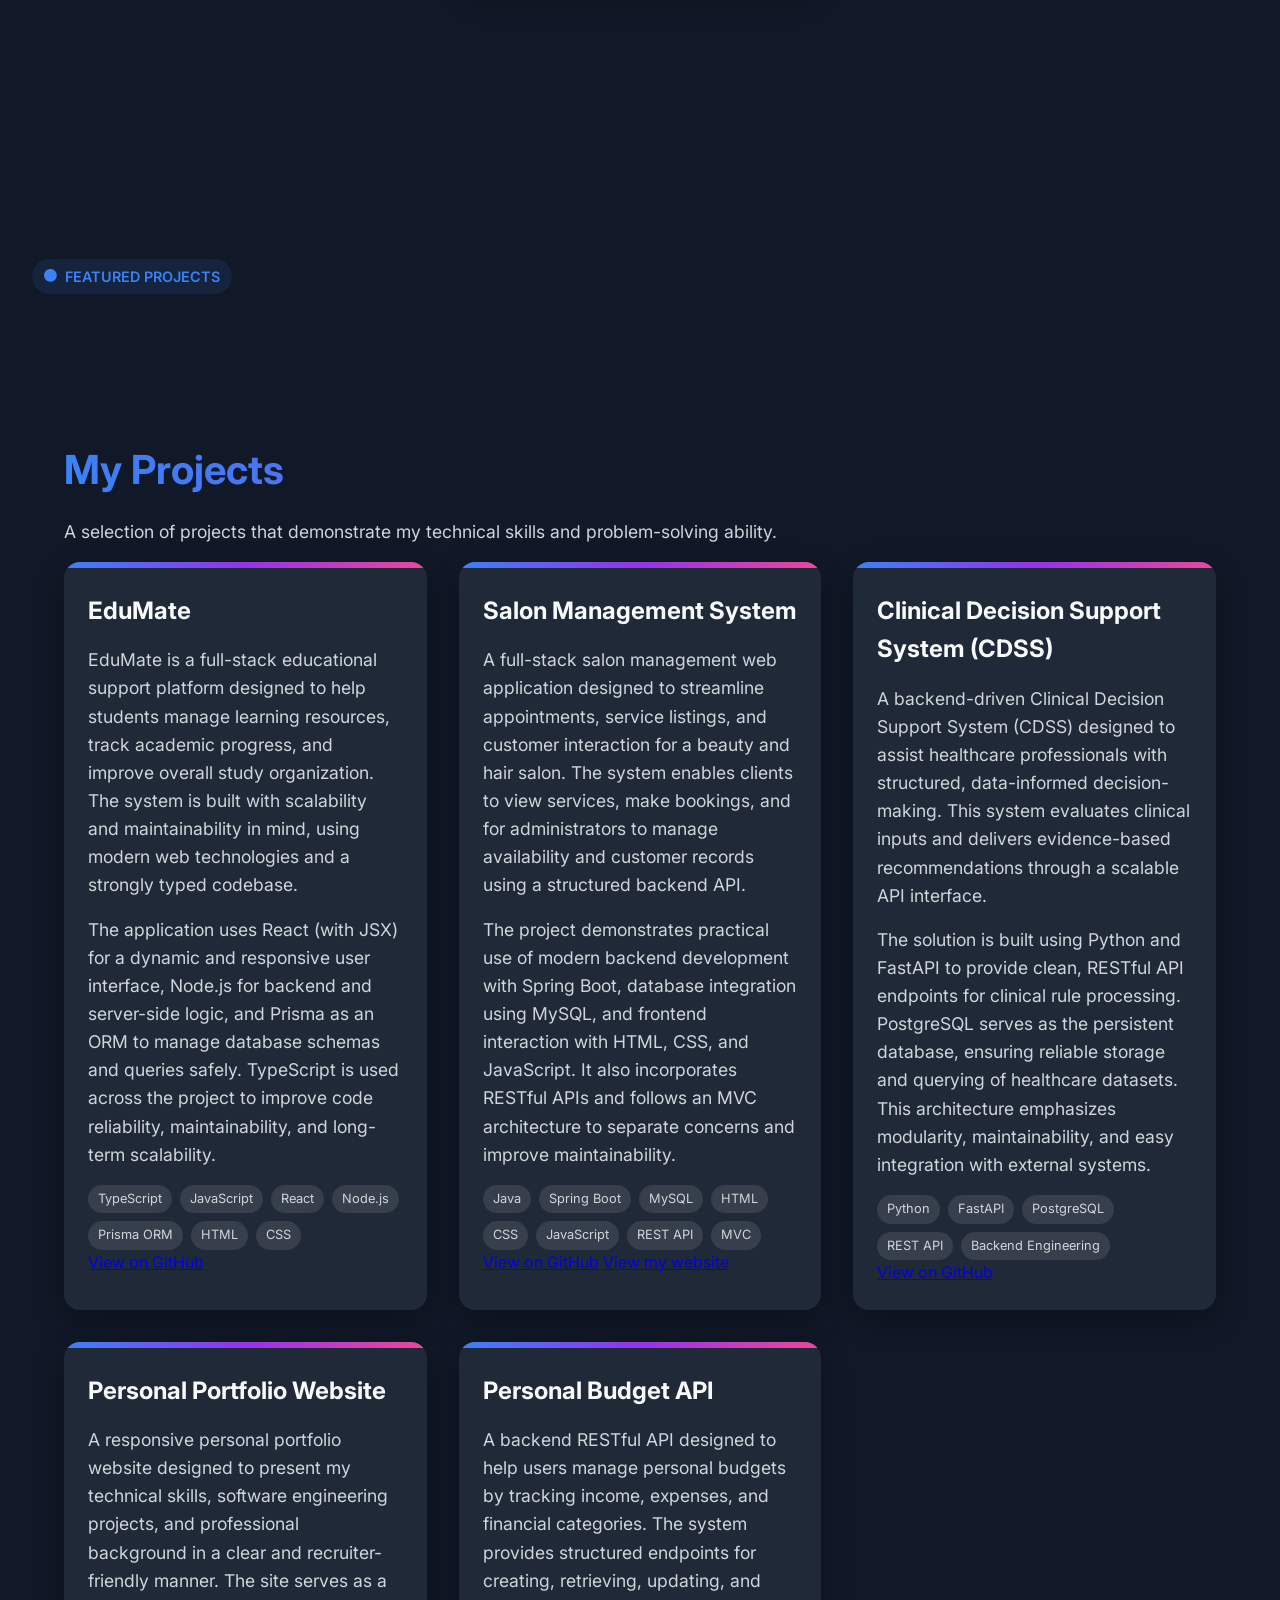
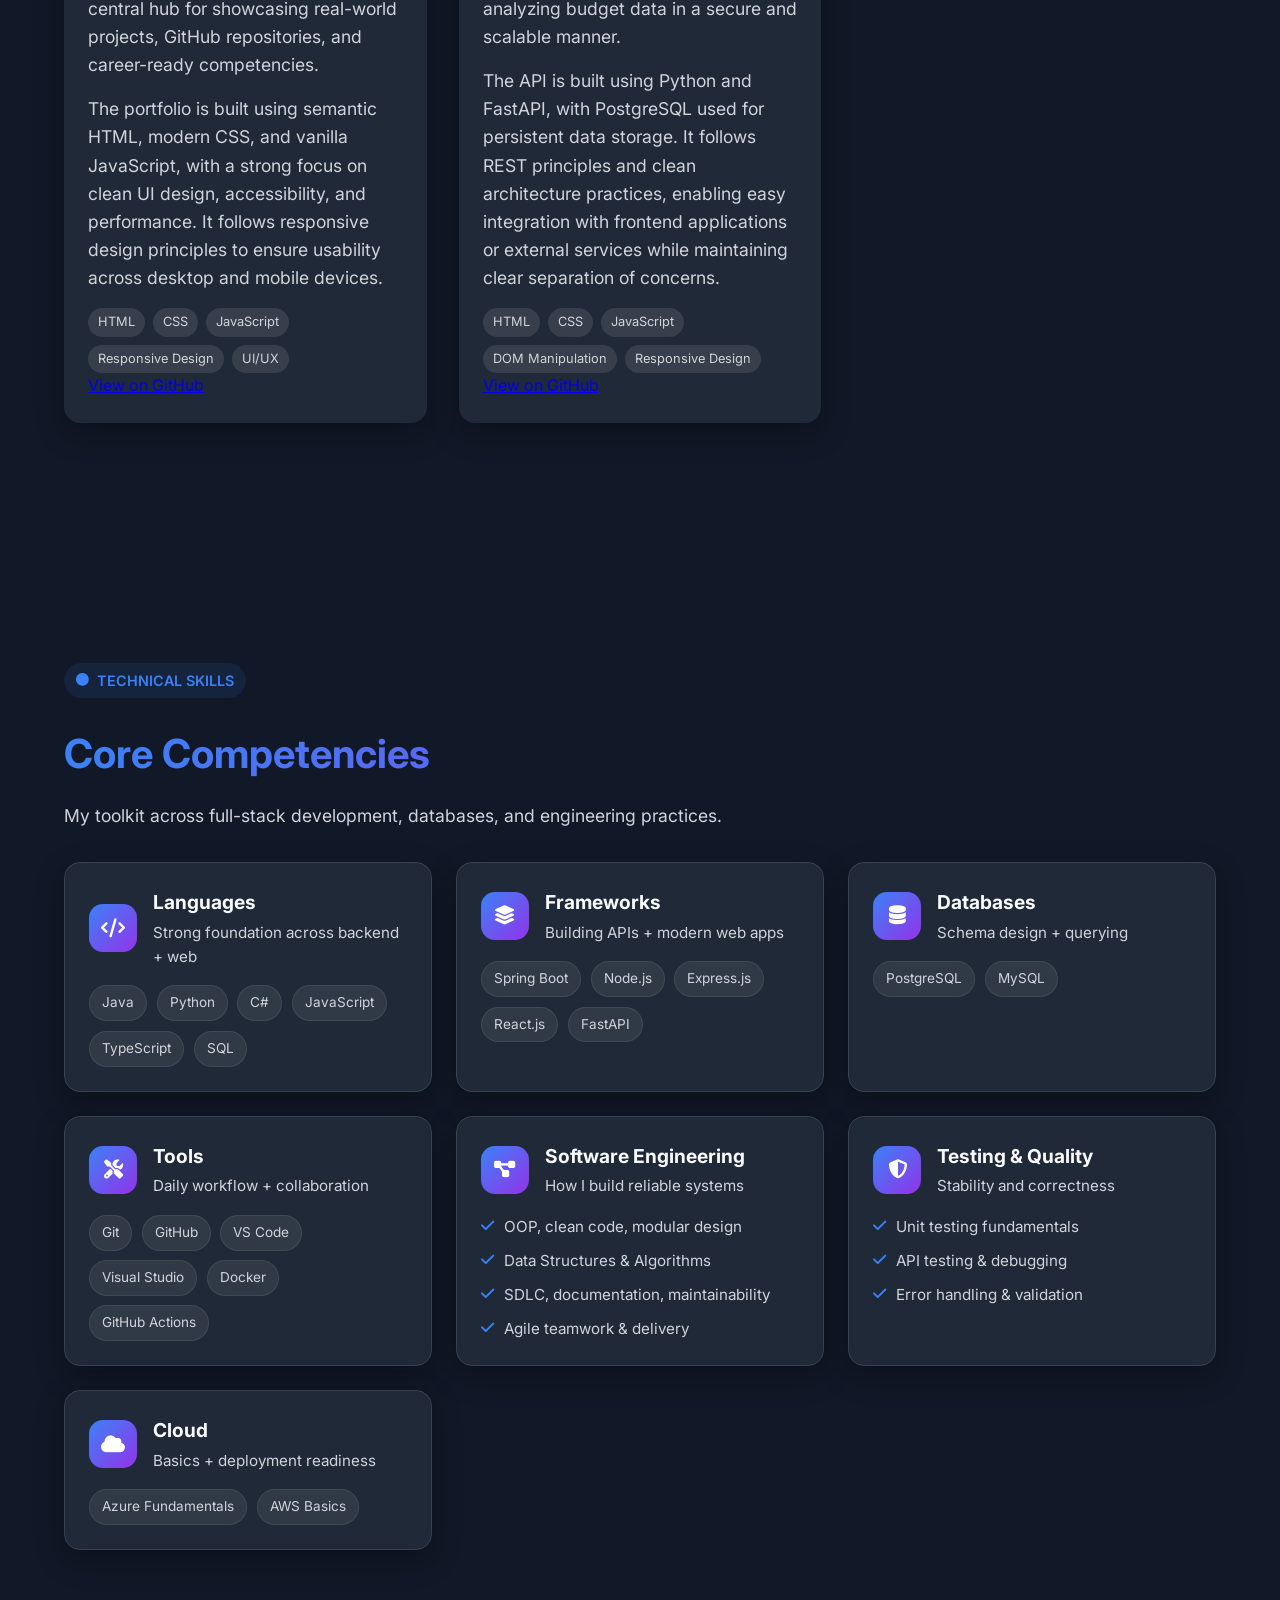
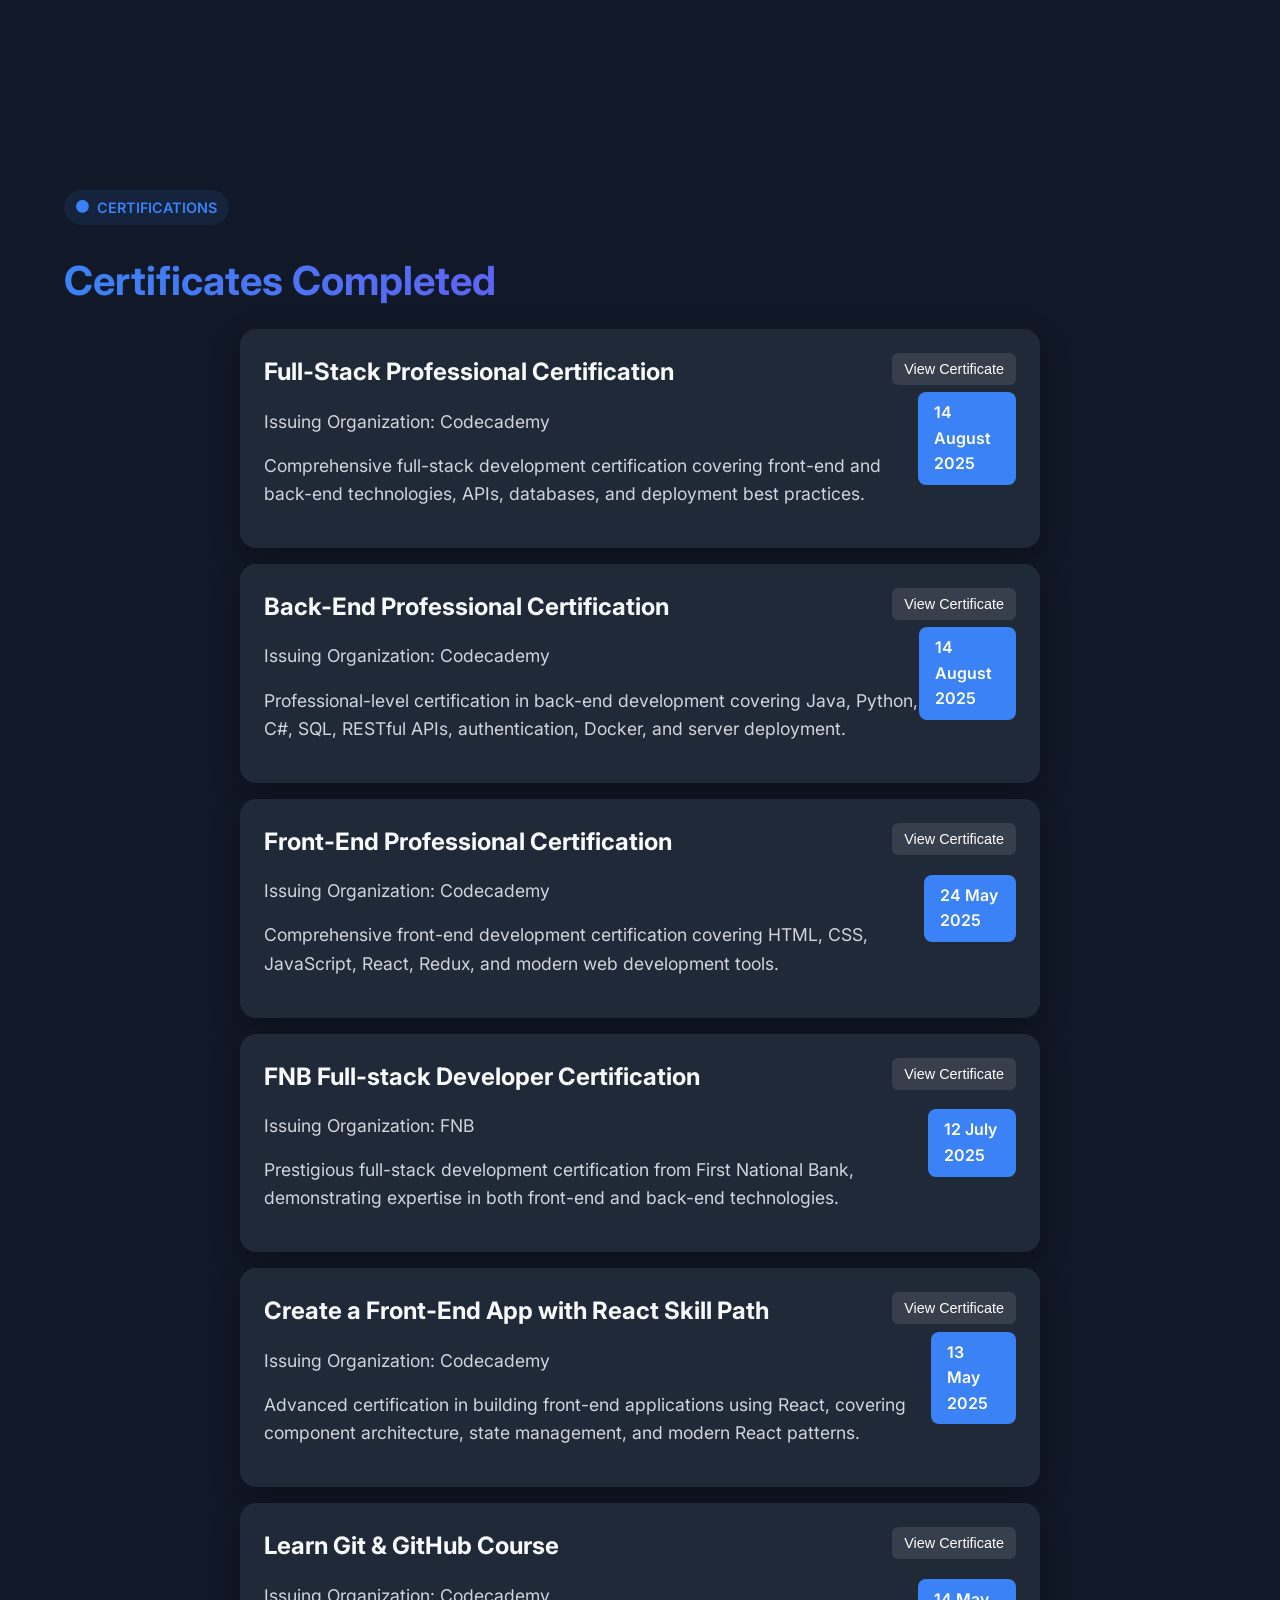
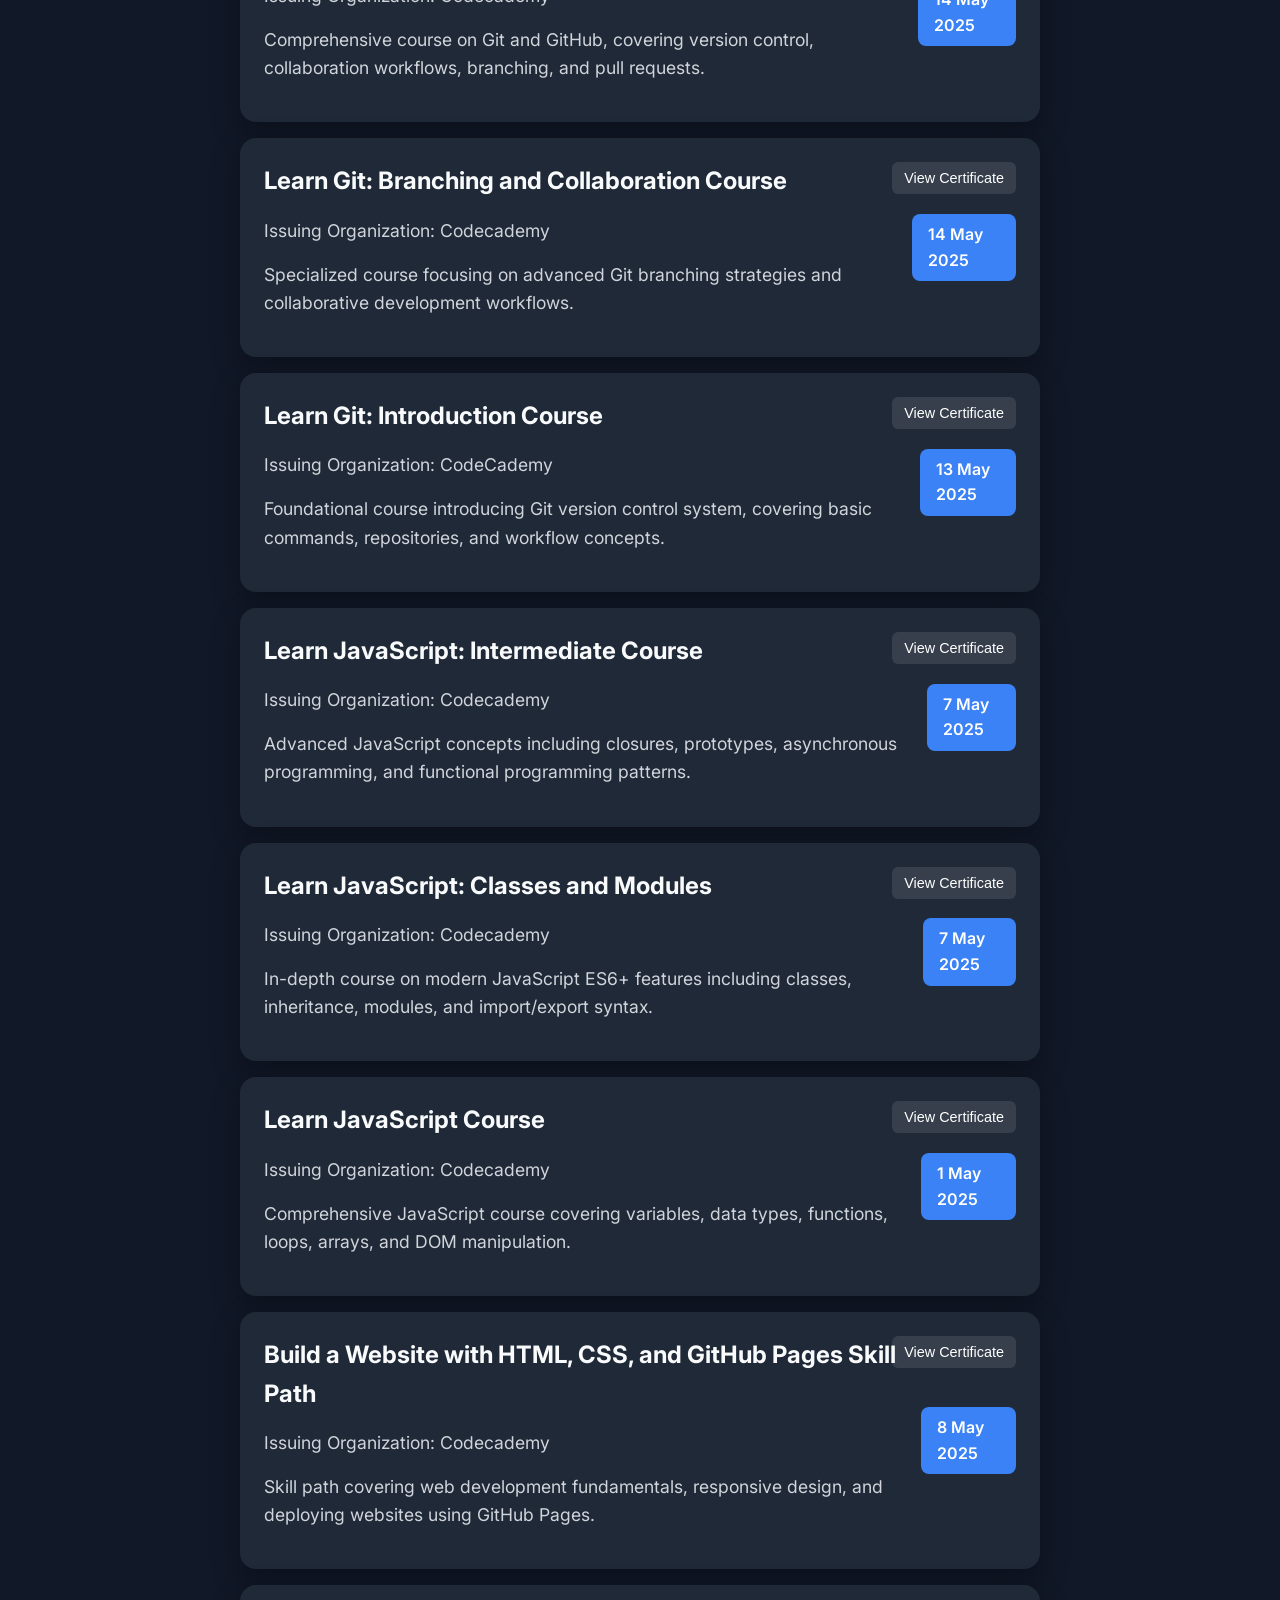
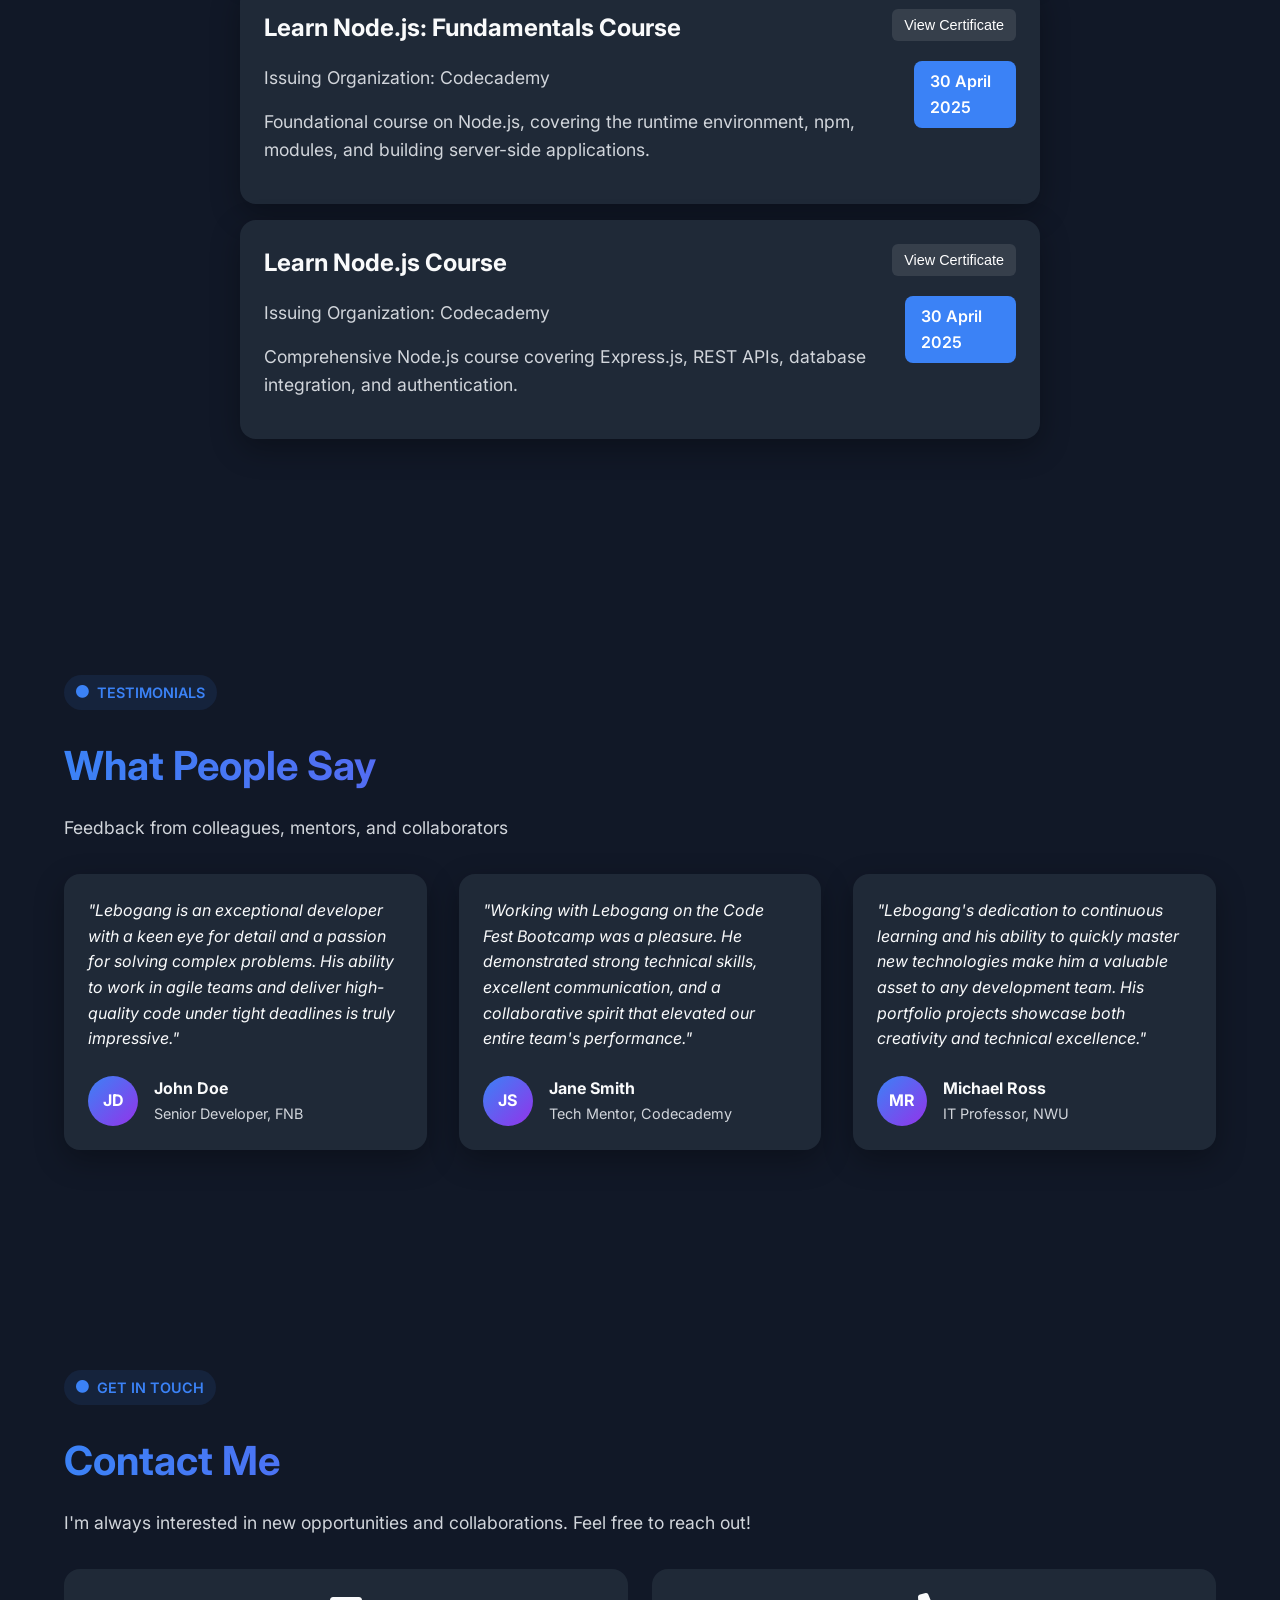
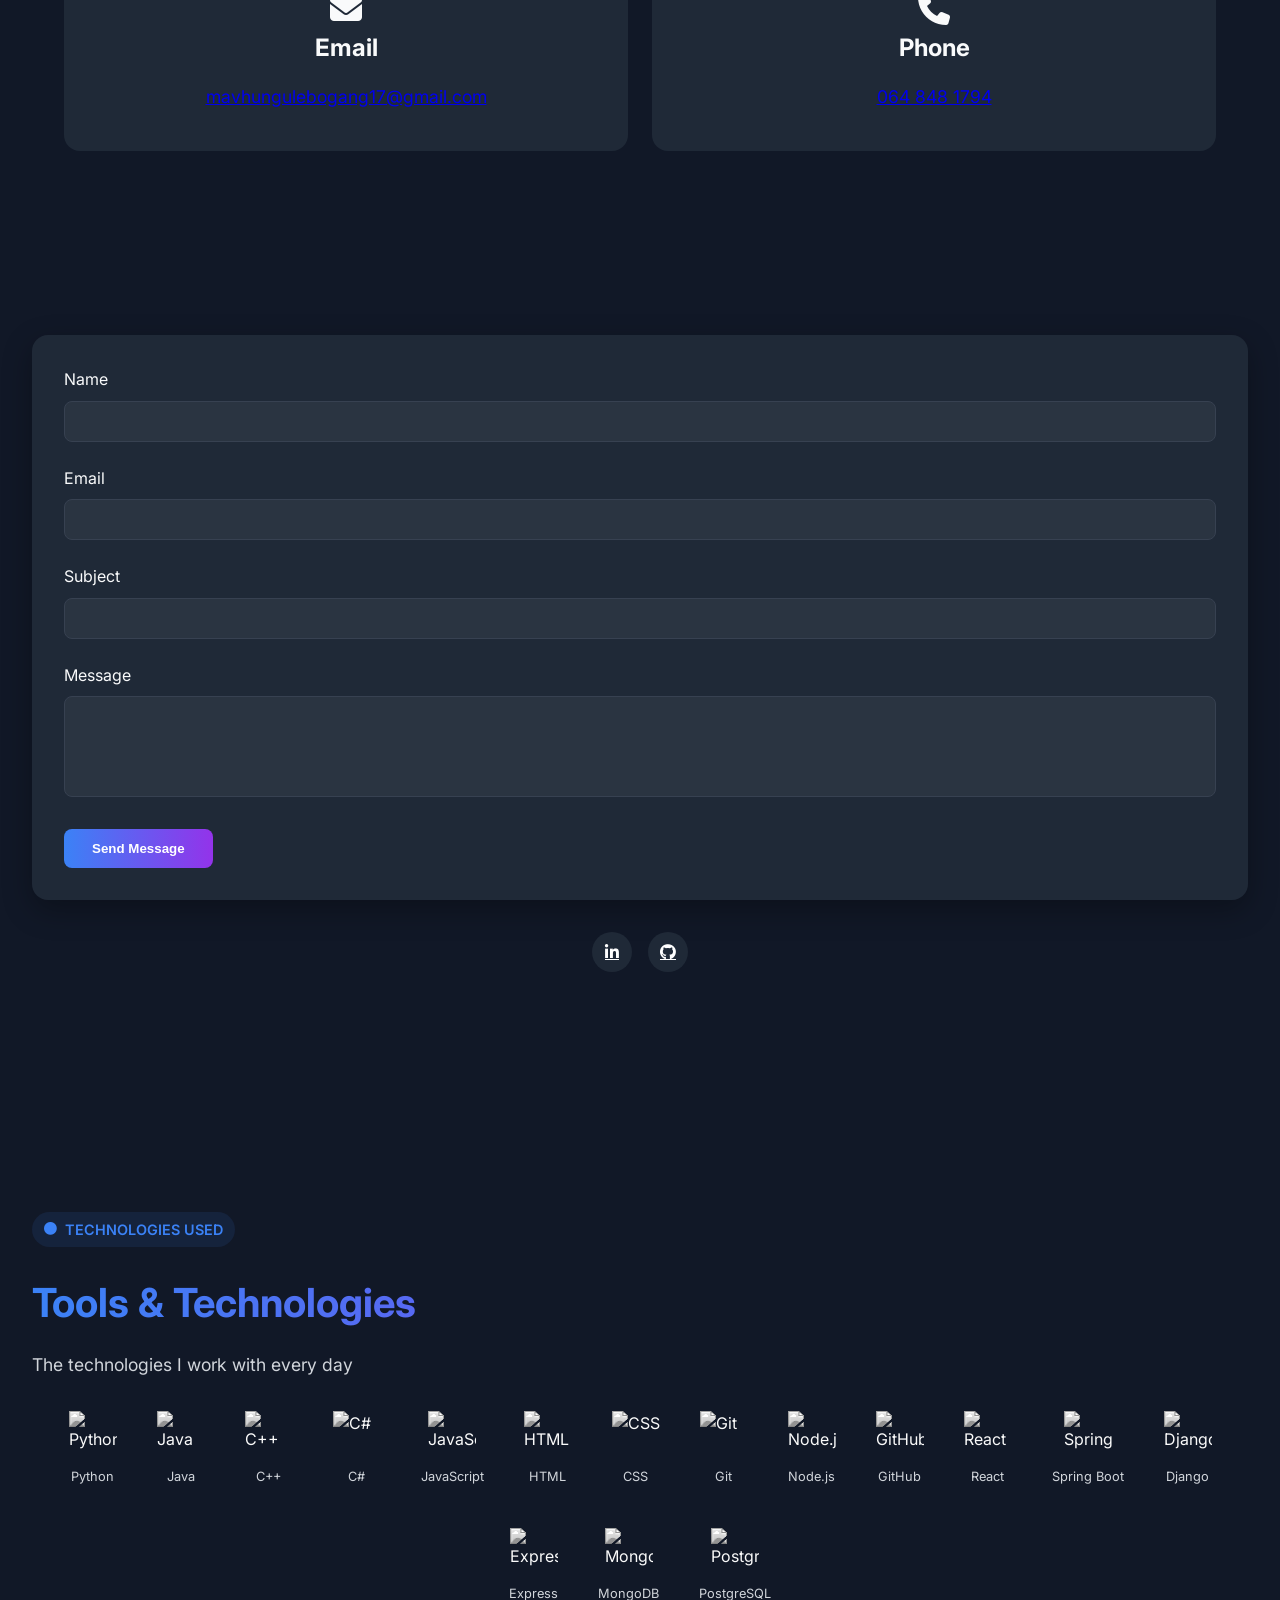
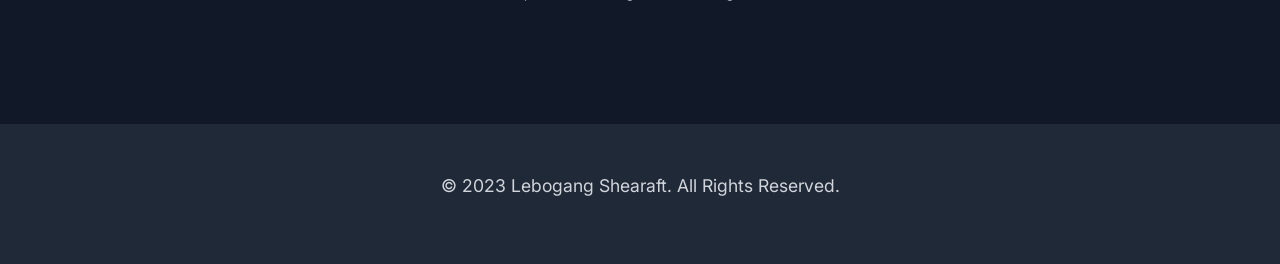
==== commit d43d15ab: "Update index.html" ====
--- a/index.html
+++ b/index.html
@@ -879,13 +879,13 @@
         Building reliable software for real-world problems.
         </p>
       <h1 class="hero-title">I am <span class="gradient-text">Mavhungu Lebogang Shearaft</span></h1>
-      <p>I am a Software Engineering graduate with a Bachelor of Science in Information Technology from North-West University, focused on delivering practical, reliable, and scalable software solutions that solve real business problems. I bring a strong foundation in full-stack development, systems analysis, and backend engineering, with hands-on experience building data-driven applications, secure APIs, and user-focused digital systems.
+      <p>I am a Software Engineering graduate with a Bachelor of Science in Information Technology ( Majoring in Computer Sciences and Information systems ) from North-West University, focused on delivering practical, reliable, and scalable software solutions that solve real business problems. I bring a strong foundation in full-stack development, systems analysis, backend engineering and Frontend Engineering, with hands-on experience building data-driven applications, secure APIs, and user-focused digital systems.
       </p>
       <p>
-      I position myself as a problem-solver first — someone who listens to requirements, understands business needs, and translates them into clean, maintainable software. I have worked on academic and real-world projects involving booking systems, clinical decision support tools, and education platforms, applying best practices in software design, testing, and documentation.
+      I position myself as a problem-solver first. Someone who listens to requirements, understands business needs, and translates them into clean, maintainable software. I have worked on academic and real-world projects involving booking systems, clinical decision support system , and education platforms, Website, applying best practices in software design, testing, and documentation.
       </p>
       <p>
-      As a graduate, I am highly adaptable, eager to learn, and motivated to grow within a professional engineering environment. I am committed to continuous improvement, collaboration, and delivering value from day one while developing into a well-rounded engineer who contributes meaningfully to team and organizational success.
+        As a graduate, I am highly adaptable, eager to learn, and able to work well under pressure. I am highly motivated to continuously develop new skills and grow within a professional engineering environment. I am passionate about developing enterprise-level software solutions while contributing positively to collaborative, team-based development. I am committed to continuous improvement, effective collaboration, and delivering value from day one, with the goal of becoming a well-rounded engineer who contributes meaningfully to both team and organizational success.
       </p>
       <div>
         <a href="#contact" class="btn btn-primary">Get In Touch</a>
@@ -1710,3 +1710,4 @@
 
 
 
+
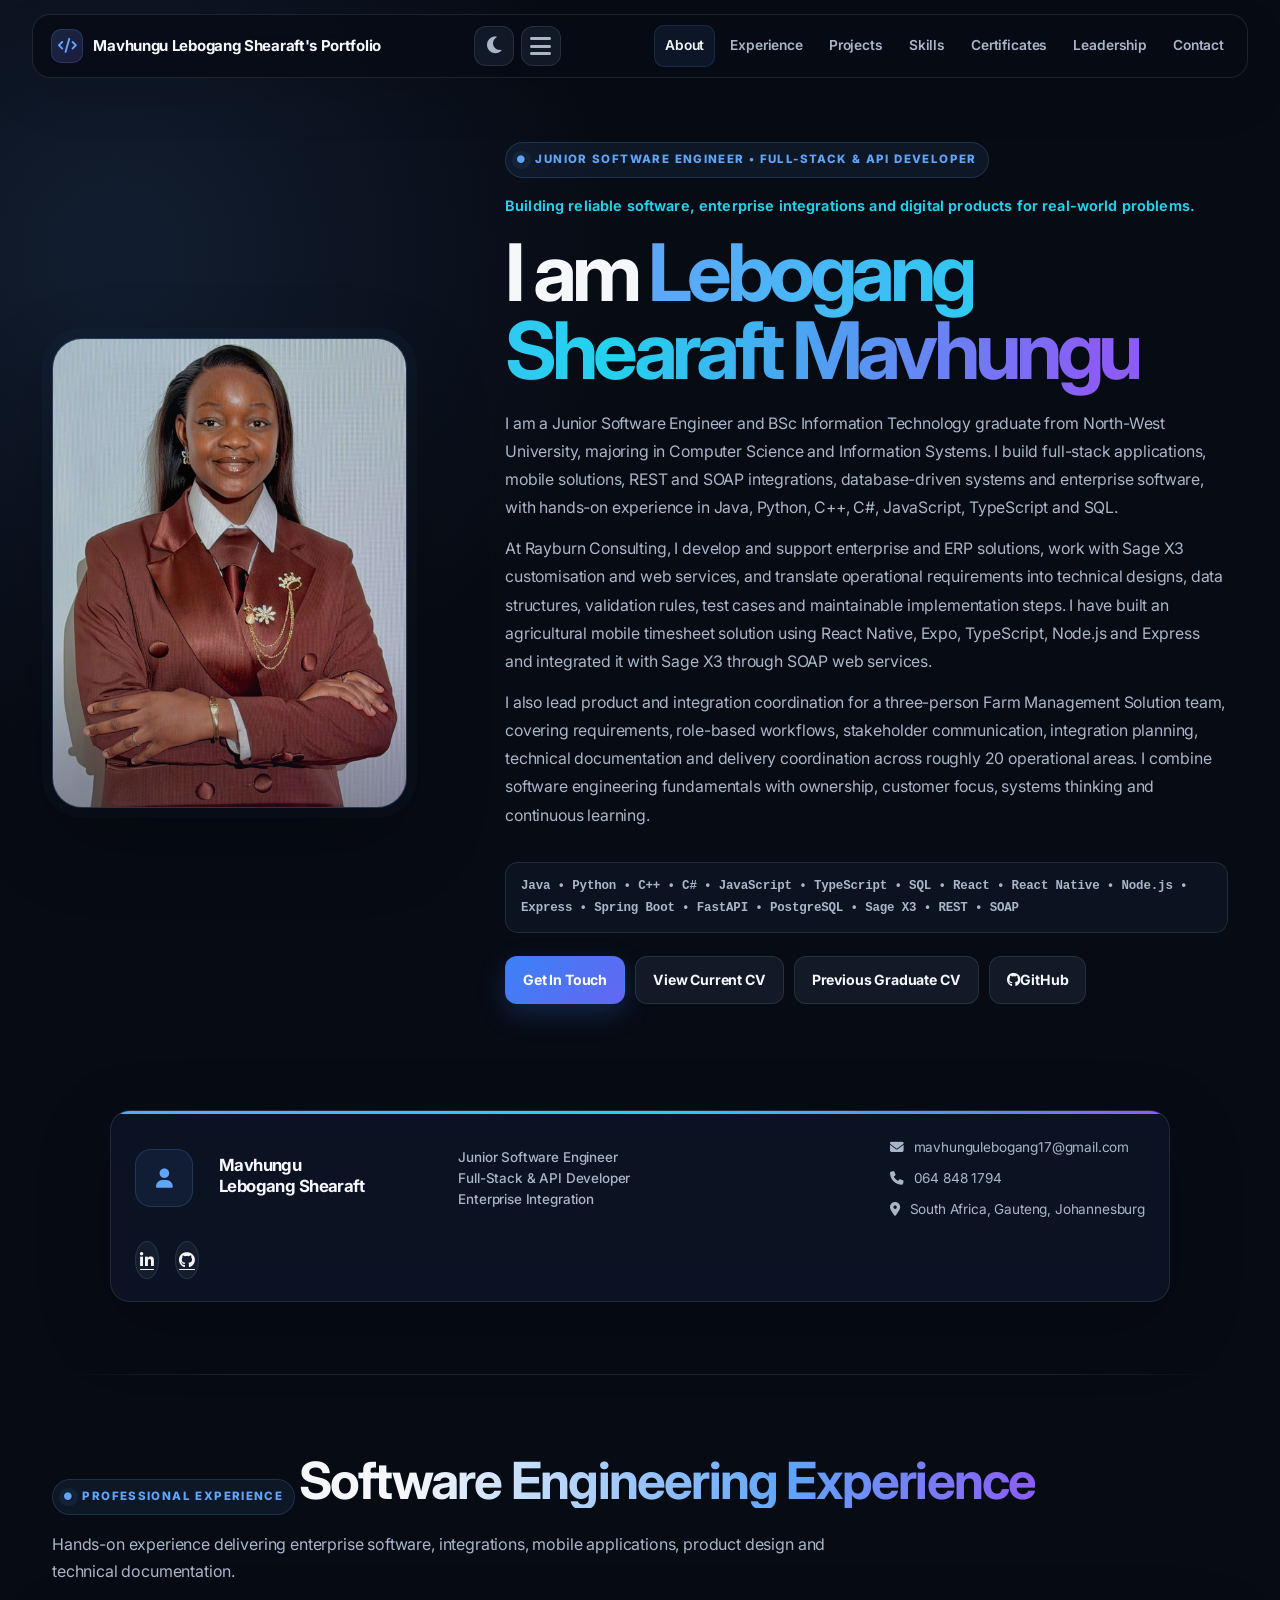
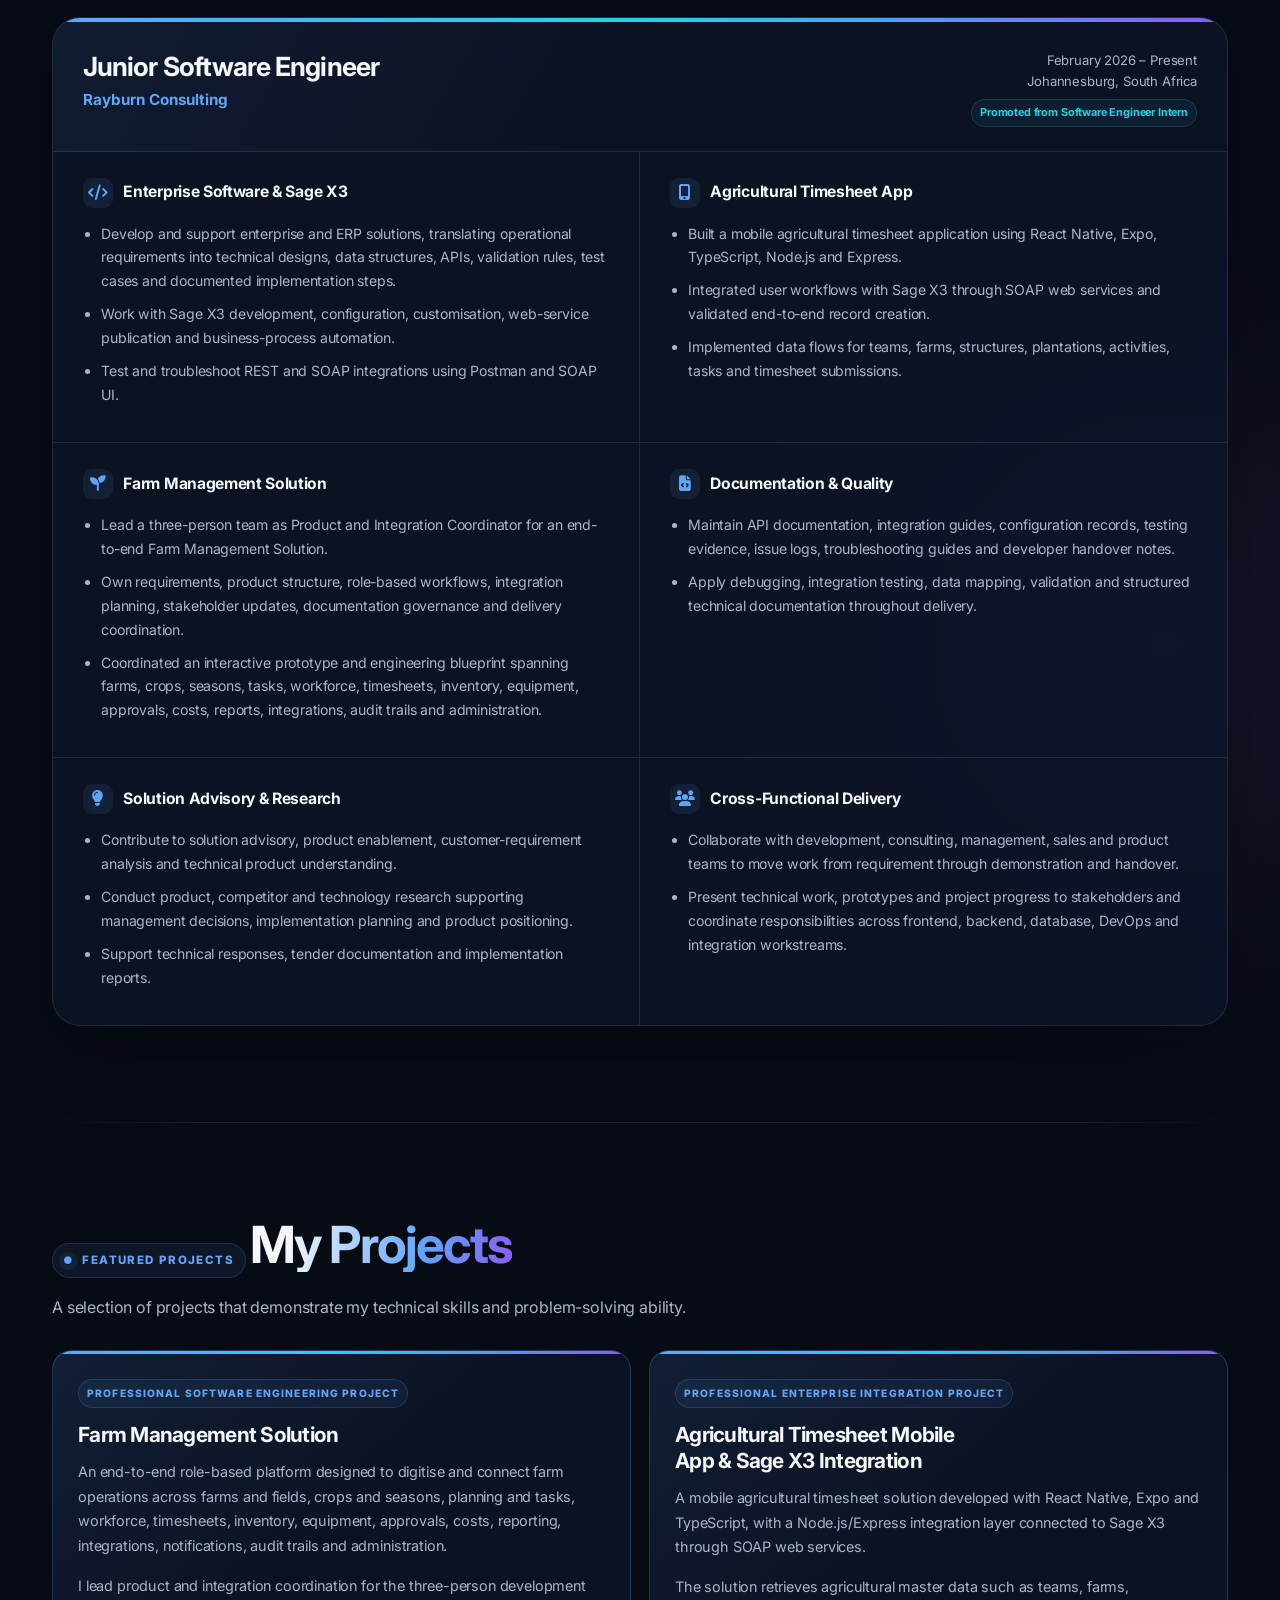
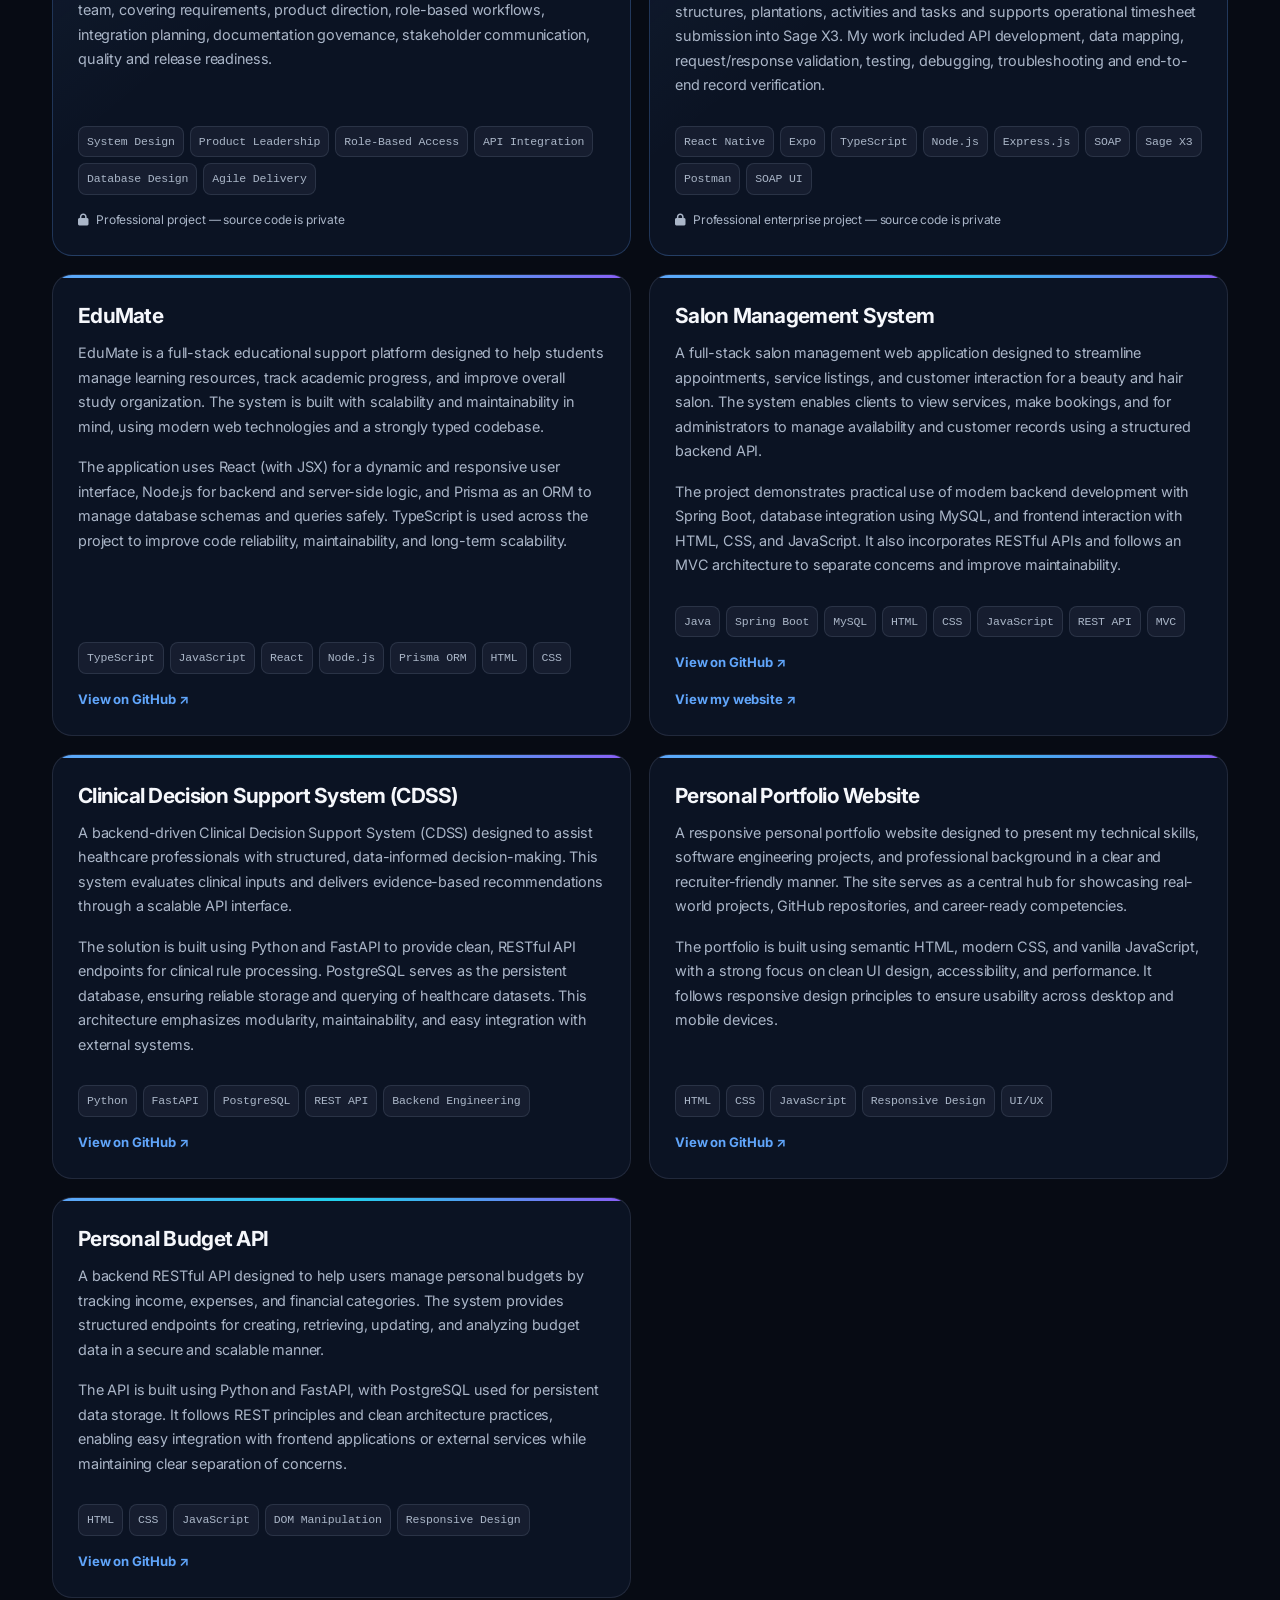
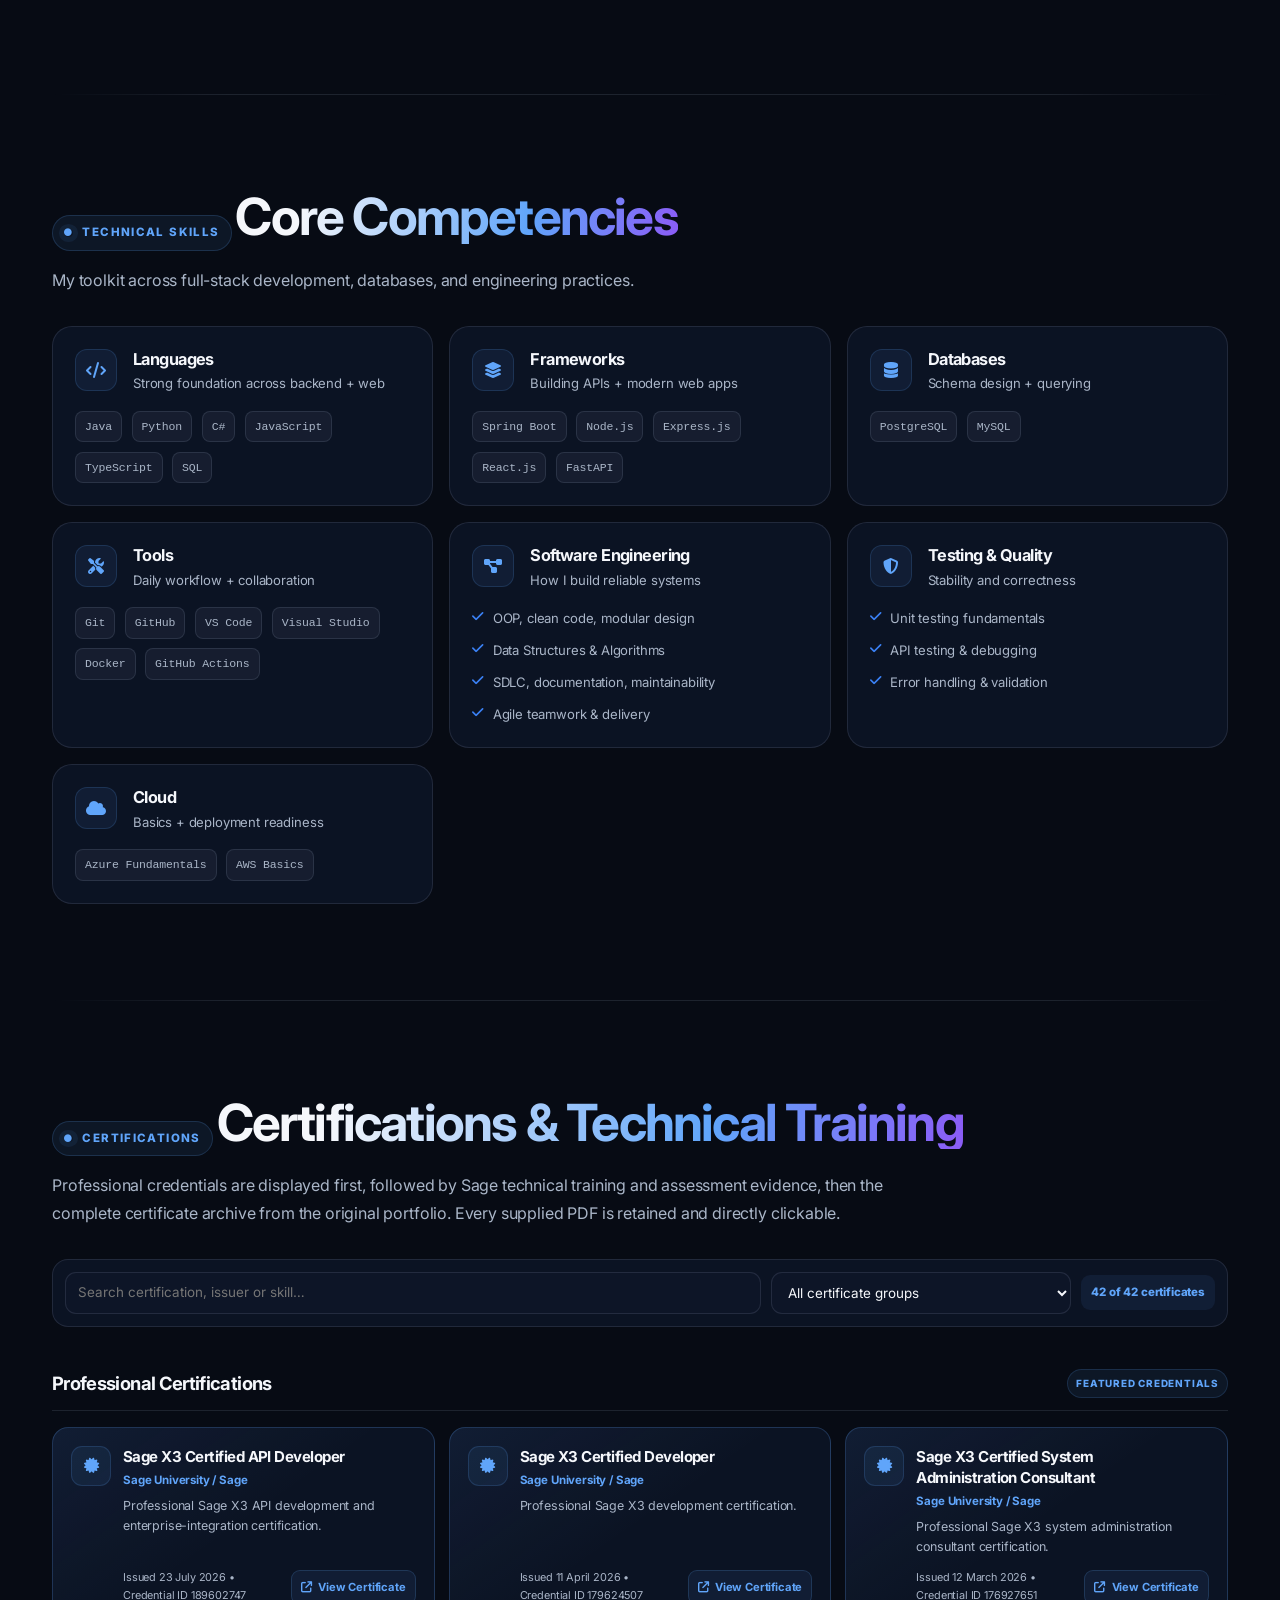
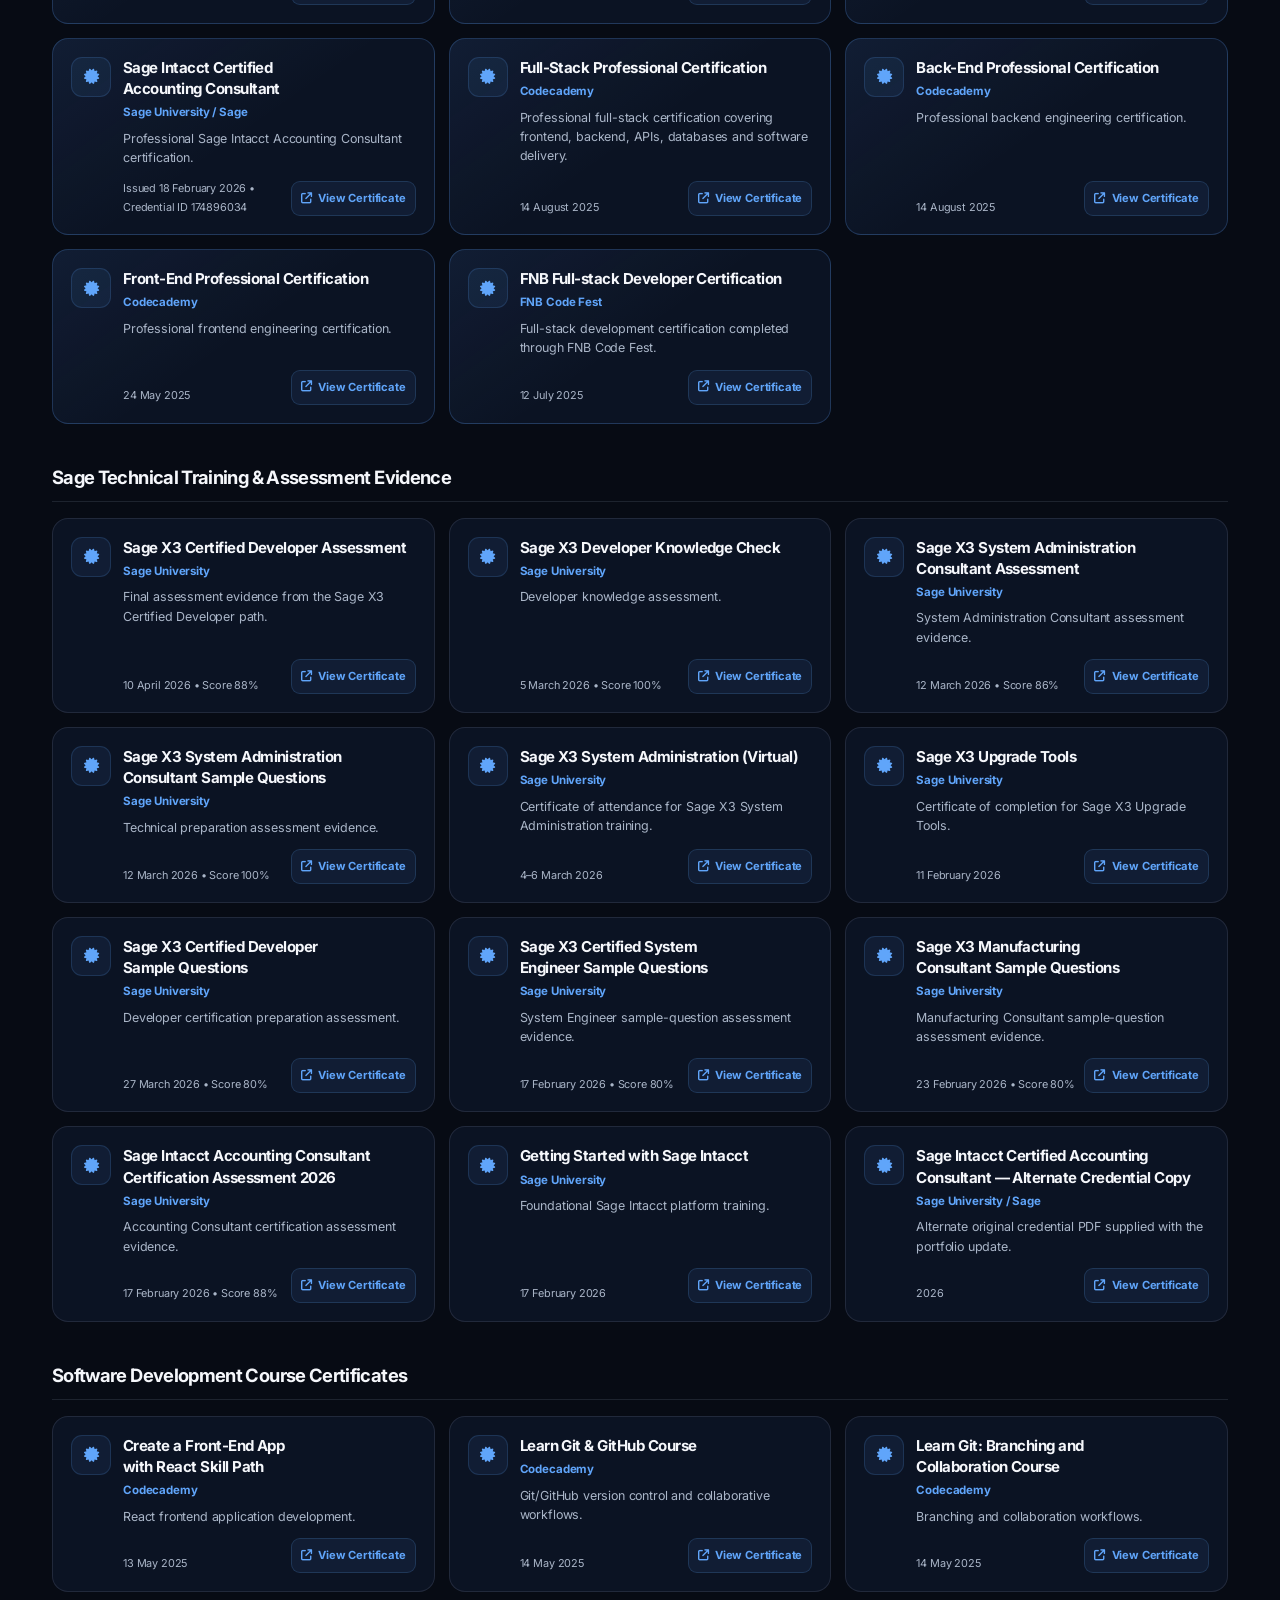
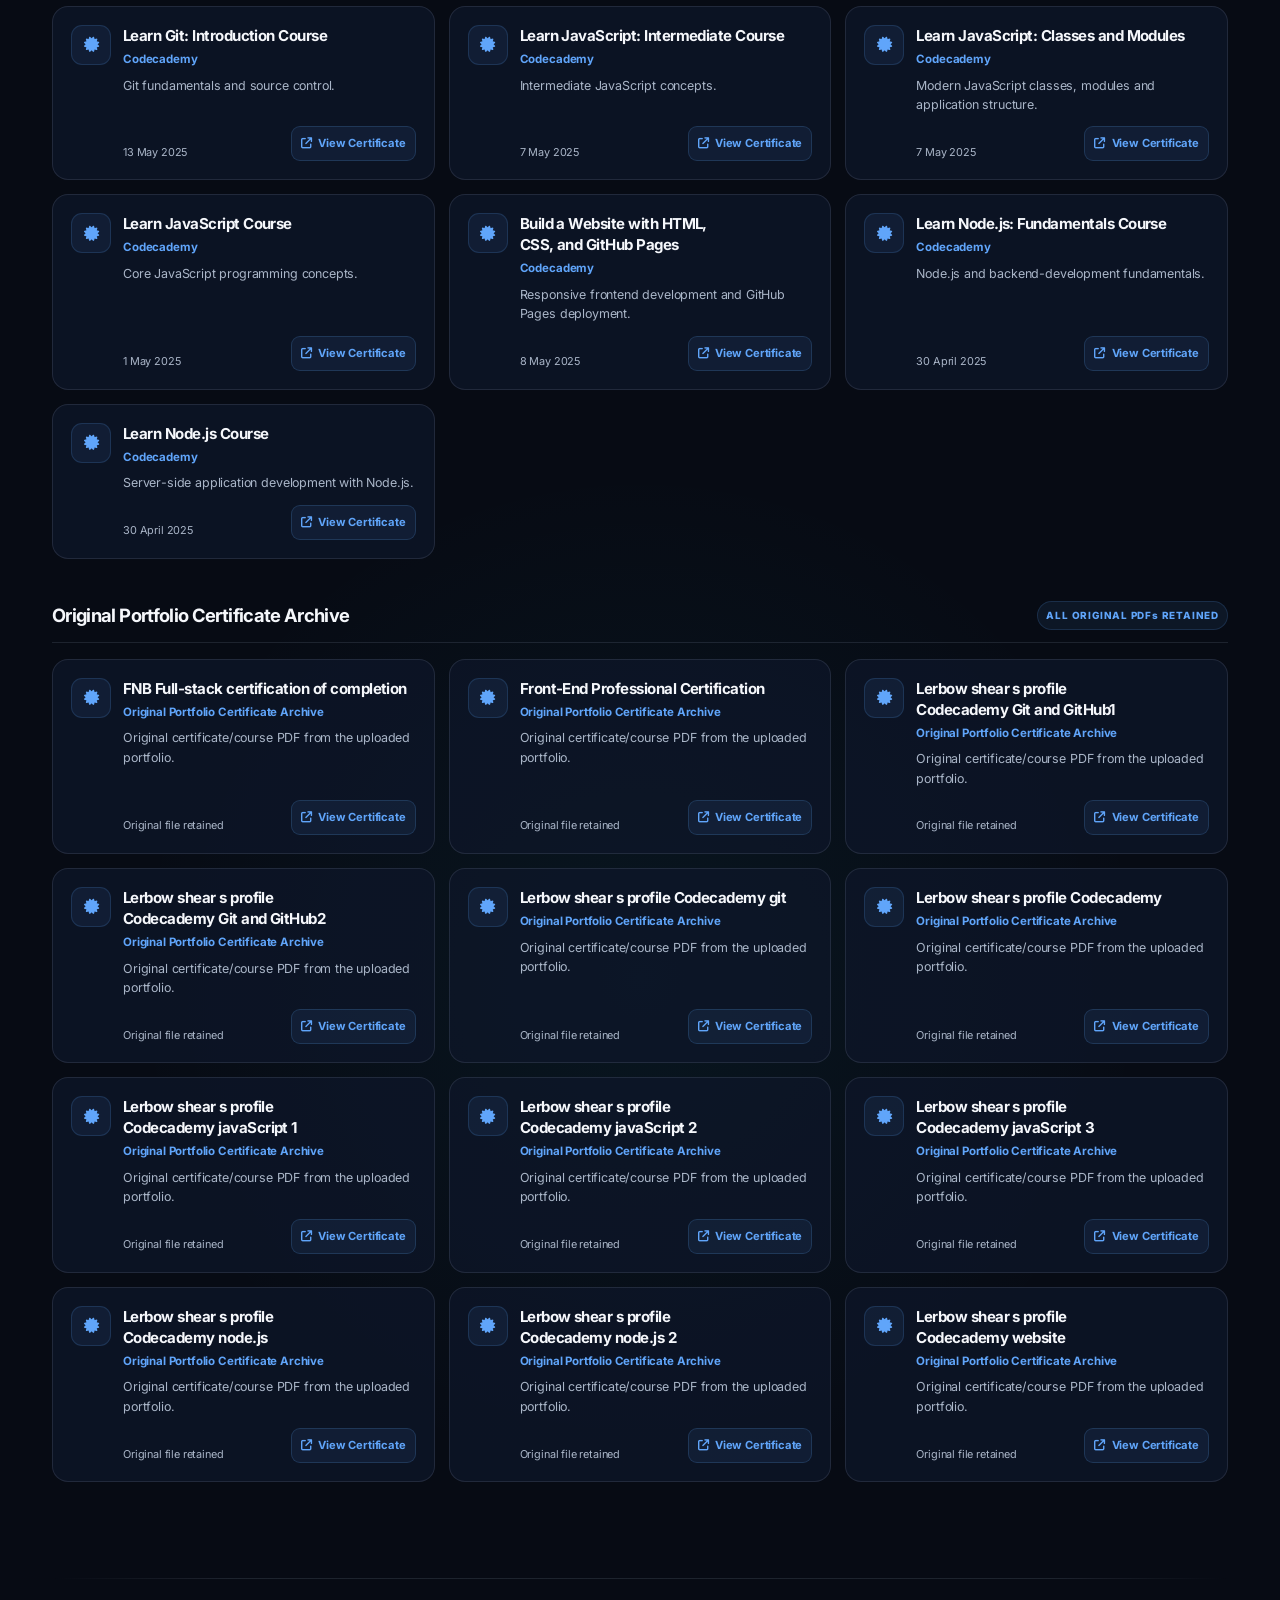
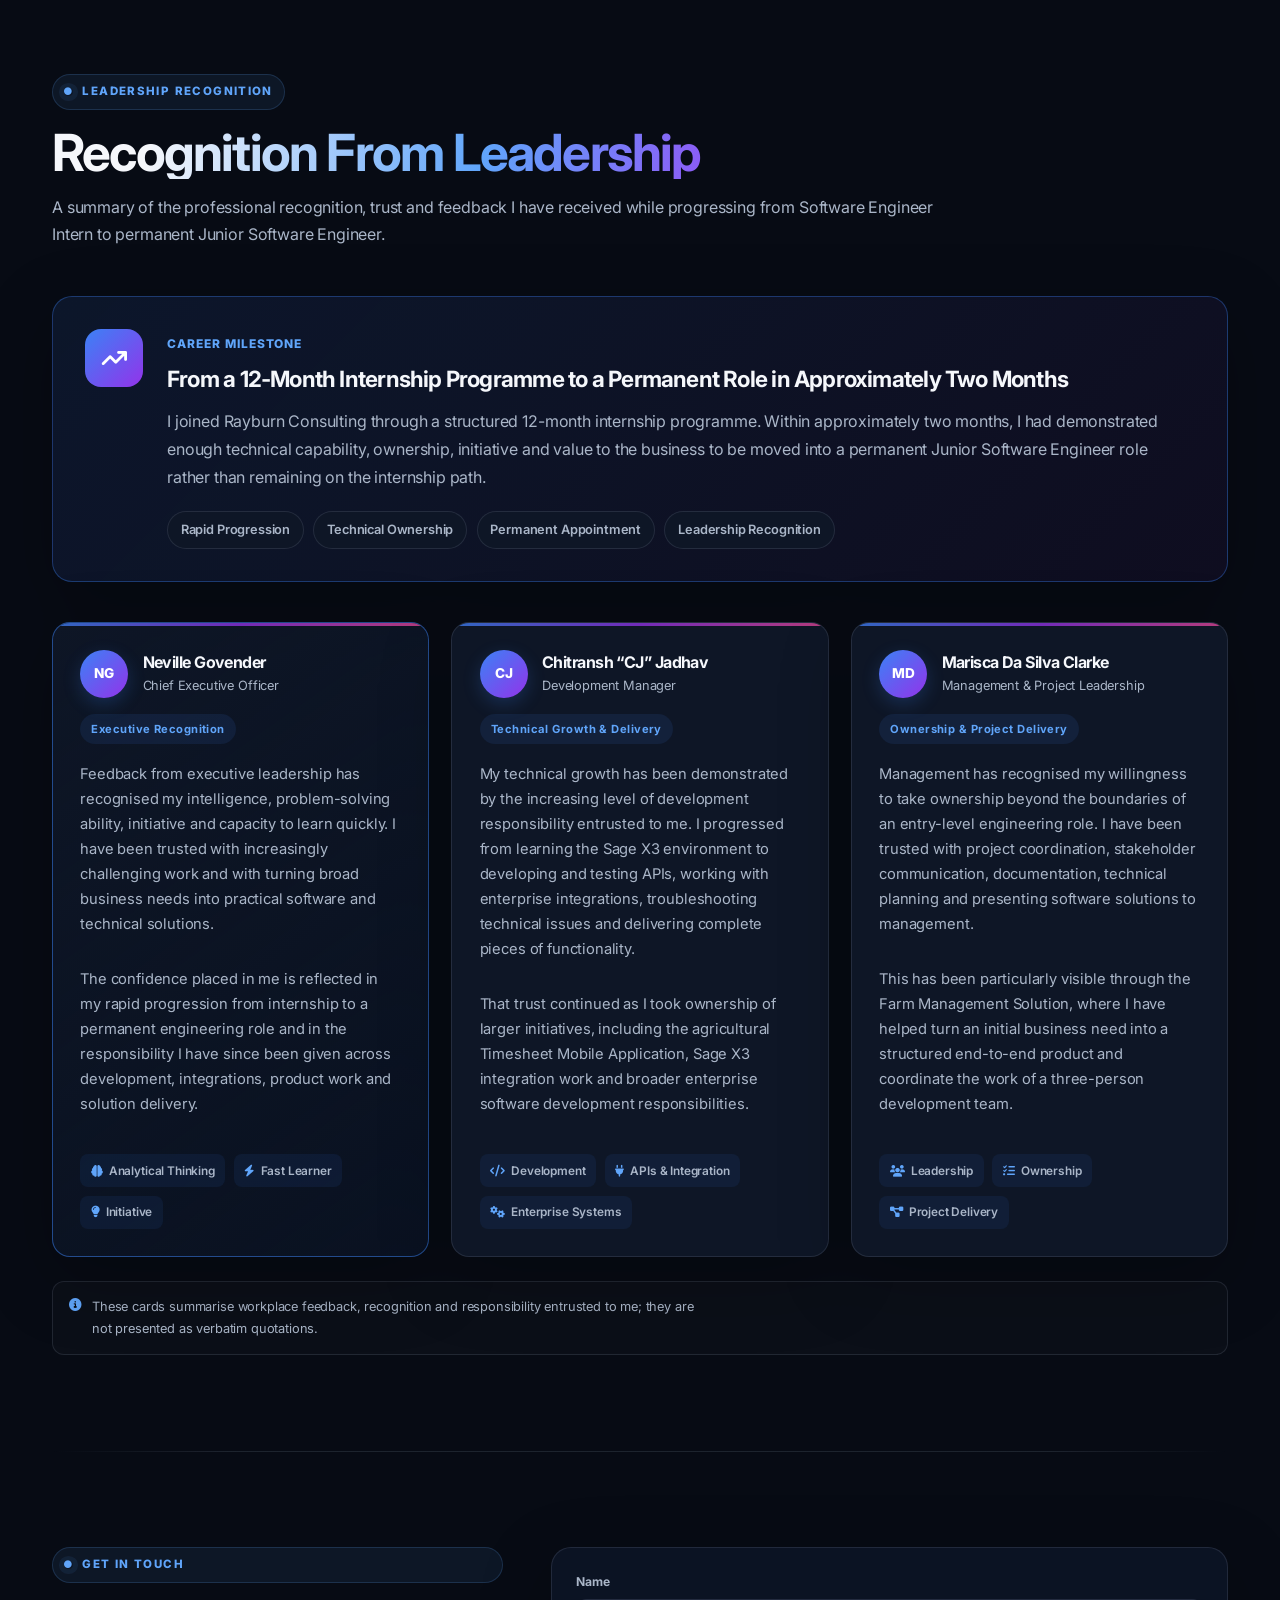
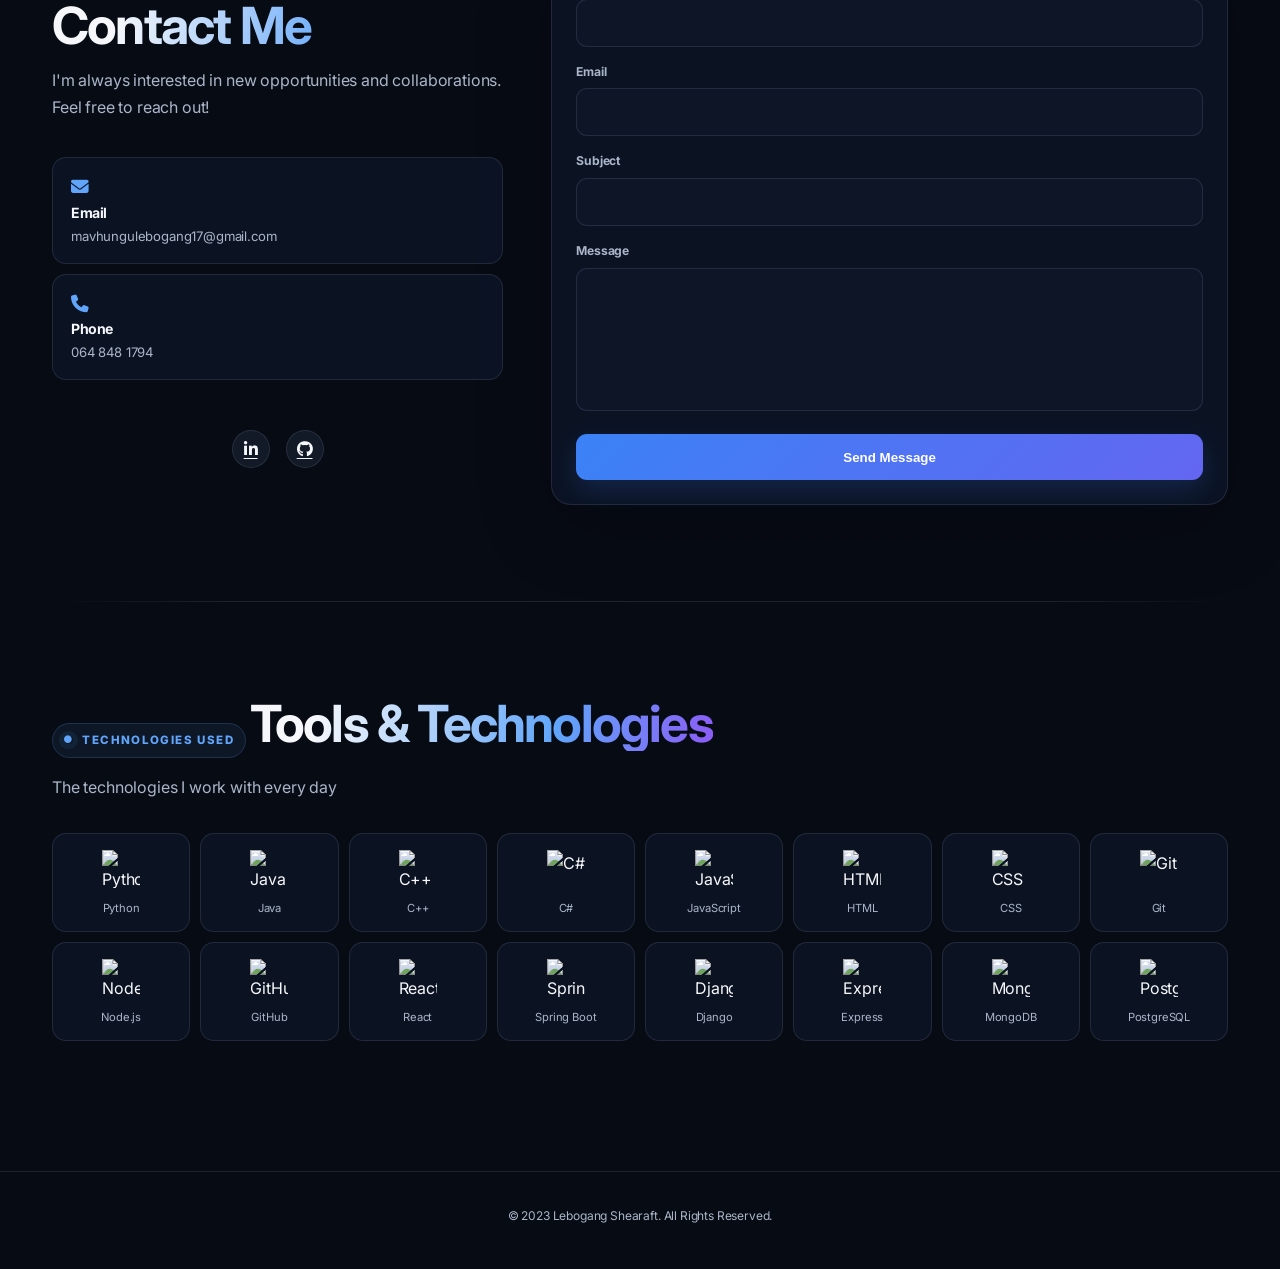
==== commit 3b28bfcd: "Fix GitHub Pages portfolio root structure" ====
--- a/index.html
+++ b/index.html
@@ -1,1713 +1,2106 @@
-<!DOCTYPE html>
-<html lang="en">
-<head>
-  <meta charset="UTF-8" />
-  <meta name="viewport" content="width=device-width, initial-scale=1.0" />
-  <title>Mavhungu Lebogang Shearaft - Full-Stack Developer</title>
-  <meta name="description" content="Portfolio of Mavhungu Lebogang Shearaft, Full-Stack Developer & BSc IT Student" />
-  <!-- Google Fonts -->
-  <link href="https://fonts.googleapis.com/css2?family=Inter:wght@300;400;500;600;700&display=swap" rel="stylesheet" />
-  <!-- DevIcons for Technology Logos -->
-  <link rel="stylesheet" href="https://cdn.jsdelivr.net/gh/devicons/devicon@v2.15.1/devicon.min.css" />
-  <!-- Font Awesome for Social Icons -->
-  <link rel="stylesheet" href="https://cdnjs.cloudflare.com/ajax/libs/font-awesome/6.4.0/css/all.min.css" />
-  <style>
-    :root {
-      --bg-primary: #111827;
-      --bg-secondary: #1f2937;
-      --text-primary: #f9fafb;
-      --text-secondary: #d1d5db;
-      --accent-blue: #3b82f6;
-      --accent-purple: #9333ea;
-      --accent-pink: #ec4899;
-      --border-light: #374151;
-      --transition: all 0.3s ease;
-      --shadow: 0 10px 30px rgba(0, 0, 0, 0.3);
-      --shadow-hover: 0 15px 40px rgba(0, 0, 0, 0.4);
-      --section-padding: 120px 2rem;
-    }
-    .light-mode {
-      --bg-primary: #f9fafb;
-      --bg-secondary: #e5e7eb;
-      --text-primary: #111827;
-      --text-secondary: #4b5563;
-      --border-light: #d1d5db;
-      --shadow: 0 10px 30px rgba(0, 0, 0, 0.1);
-      --shadow-hover: 0 15px 40px rgba(0, 0, 0, 0.15);
-    }
-    * {
-      margin: 0;
-      padding: 0;
-      box-sizing: border-box;
-    }
-    body {
-      font-family: 'Inter', sans-serif;
-      background-color: var(--bg-primary);
-      color: var(--text-primary);
-      line-height: 1.6;
-      transition: var(--transition);
-      overflow-x: hidden;
-      scroll-behavior: smooth;
-    }
-    /* Navigation */
-    nav {
-      position: fixed;
-      top: 0;
-      left: 0;
-      right: 0;
-      z-index: 50;
-      padding: 1.5rem 2rem;
-      background: rgba(17, 24, 39, 0.95);
-      backdrop-filter: blur(10px);
-      border-bottom: 1px solid var(--border-light);
-      transition: var(--transition);
-    }
-    .light-mode nav {
-      background: rgba(255, 255, 255, 0.95);
-    }
-    .nav-container {
-      max-width: 1400px;
-      margin: 0 auto;
-      display: flex;
-      justify-content: space-between;
-      align-items: center;
-    }
-    .logo {
-      display: flex;
-      align-items: center;
-      gap: 12px;
-      font-weight: 700;
-      font-size: 1.5rem;
-      background: linear-gradient(90deg, #3b82f6, #9333ea, #ec4899);
-      -webkit-background-clip: text;
-      -webkit-text-fill-color: transparent;
-      text-decoration: none;
-    }
-    .logo i {
-      color: #3b82f6;
-    }
-    .nav-links {
-      display: flex;
-      gap: 2rem;
-    }
-    .nav-links a {
-      color: var(--text-secondary);
-      text-decoration: none;
-      font-weight: 500;
-      font-size: 0.95rem;
-      transition: var(--transition);
-      position: relative;
-    }
-    .nav-links a:hover {
-      color: var(--accent-blue);
-    }
-    .nav-links a::after {
-      content: '';
-      position: absolute;
-      bottom: -5px;
-      left: 0;
-      width: 0;
-      height: 2px;
-      background: var(--accent-blue);
-      transition: var(--transition);
-    }
-    .nav-links a:hover::after {
-      width: 100%;
-    }
-    .nav-right {
-      display: flex;
-      align-items: center;
-      gap: 1rem;
-    }
-    .theme-toggle {
-      background: none;
-      border: none;
-      font-size: 1.2rem;
-      color: var(--text-secondary);
-      cursor: pointer;
-      transition: var(--transition);
-    }
-    .theme-toggle:hover {
-      color: var(--accent-blue);
-    }
-    .mobile-toggle {
-      display: none;
-      background: none;
-      border: none;
-      color: var(--text-secondary);
-      font-size: 1.5rem;
-      cursor: pointer;
-    }
-    /* Sections */
-    section {
-      padding: var(--section-padding);
-      max-width: 1400px;
-      margin: 0 auto;
-      opacity: 0;
-      transform: translateY(30px);
-      transition: opacity 0.8s ease, transform 0.8s ease;
-    }
-    section.visible {
-      opacity: 1;
-      transform: translateY(0);
-    }
-    h2 {
-      font-size: 2.5rem;
-      margin-bottom: 1rem;
-      background: linear-gradient(90deg, #3b82f6, #9333ea);
-      -webkit-background-clip: text;
-      -webkit-text-fill-color: transparent;
-    }
-    h3 {
-      font-size: 1.5rem;
-      margin-bottom: 1rem;
-      color: var(--text-primary);
-    }
-    p {
-      color: var(--text-secondary);
-      margin-bottom: 1rem;
-      font-size: 1.1rem;
-    }
-    /* Hero Section with Profile Image */
-    #about {
-      padding-top: 180px;
-      display: flex;
-      flex-direction: column;
-    }
-    .hero-content {
-      display: flex;
-      flex-direction: column;
-      align-items: center;
-      text-align: center;
-    }
-    .profile-image-container {
-      margin: 2rem 0;
-      border-radius: 50%;
-      overflow: hidden;
-      box-shadow: var(--shadow);
-      transition: var(--transition);
-      width: 180px;
-      height: 180px;
-      border: 5px solid var(--accent-blue);
-    }
-    .profile-image-container:hover {
-      transform: scale(1.05);
-      box-shadow: var(--shadow-hover);
-    }
-    .profile-image {
-      width: 100%;
-      height: 100%;
-      object-fit: cover;
-      display: block;
-    }
-    .tagline {
-      display: inline-flex;
-      align-items: center;
-      gap: 8px;
-      background: rgba(59, 130, 246, 0.1);
-      color: #3b82f6;
-      font-size: 0.9rem;
-      font-weight: 600;
-      padding: 6px 12px;
-      border-radius: 20px;
-      margin-bottom: 1.5rem;
-    }
-    .tagline i {
-      font-size: 0.8rem;
-    }
-    .hero-title {
-      font-size: 3.5rem;
-      line-height: 1.2;
-      margin-bottom: 1.5rem;
-    }
-    .gradient-text {
-      background: linear-gradient(90deg, #3b82f6, #9333ea, #ec4899);
-      -webkit-background-clip: text;
-      -webkit-text-fill-color: transparent;
-    }
-    .btn {
-      padding: 12px 28px;
-      border-radius: 8px;
-      text-decoration: none;
-      font-weight: 600;
-      margin: 0.5rem;
-      transition: var(--transition);
-      display: inline-block;
-    }
-    .btn-primary {
-      background: linear-gradient(to right, #3b82f6, #9333ea);
-      color: white;
-      box-shadow: 0 4px 15px rgba(59, 130, 246, 0.3);
-    }
-    .btn-primary:hover {
-      transform: translateY(-3px);
-      box-shadow: 0 8px 25px rgba(59, 130, 246, 0.4);
-    }
-    .btn-secondary {
-      background: rgba(255, 255, 255, 0.1);
-      color: white;
-      border: 1px solid var(--accent-blue);
-    }
-    .light-mode .btn-secondary {
-      background: #f3f4f6;
-      color: #1a1a1a;
-      border: 1px solid #d1d5db;
-    }
-    .btn-secondary:hover {
-      background: rgba(255, 255, 255, 0.2);
-    }
-    .light-mode .btn-secondary:hover {
-      background: #e5e7eb;
-    }
-    /* Profile Card (without image) */
-    .profile-card {
-      background: var(--bg-secondary);
-      border-radius: 16px;
-      overflow: hidden;
-      box-shadow: var(--shadow);
-      transition: var(--transition);
-      width: 100%;
-      margin: 2rem auto;
-      max-width: 350px;
-    }
-    .profile-card:hover {
-      transform: scale(1.02);
-      box-shadow: var(--shadow-hover);
-    }
-    .profile-header {
-      height: 10px;
-      background: linear-gradient(to right, #3b82f6, #9333ea);
-    }
-    .profile-body {
-      padding: 1.5rem;
-    }
-    .profile-img-placeholder {
-      width: 80px;
-      height: 80px;
-      background: linear-gradient(135deg, #3b82f6, #9333ea);
-      border-radius: 50%;
-      display: flex;
-      align-items: center;
-      justify-content: center;
-      margin: -40px auto 1rem;
-      border: 5px solid var(--bg-primary);
-      color: white;
-      font-size: 2rem;
-    }
-    .light-mode .profile-img-placeholder {
-      border-color: white;
-    }
-    .profile-body h3 {
-      text-align: center;
-      margin-bottom: 0.5rem;
-    }
-    .profile-body p {
-      text-align: center;
-      color: #3b82f6;
-      font-weight: 500;
-    }
-    .contact-list {
-      list-style: none;
-      margin: 1.5rem 0;
-    }
-    .contact-list li {
-      display: flex;
-      align-items: center;
-      gap: 10px;
-      margin: 0.8rem 0;
-      color: var(--text-secondary);
-    }
-    .social-links {
-      display: flex;
-      justify-content: center;
-      gap: 1rem;
-      margin-top: 1.5rem;
-    }
-    .social-links a {
-      display: flex;
-      align-items: center;
-      justify-content: center;
-      width: 40px;
-      height: 40px;
-      background: var(--bg-secondary);
-      border-radius: 50%;
-      color: white;
-      transition: var(--transition);
-    }
-    .social-links a:hover {
-      background: #3b82f6;
-      transform: translateY(-3px);
-    }
-    /* Projects */
-    #projects .container {
-      display: grid;
-      grid-template-columns: repeat(auto-fit, minmax(300px, 1fr));
-      gap: 2rem;
-    }
-    .project-card {
-      background: var(--bg-secondary);
-      border-radius: 16px;
-      overflow: hidden;
-      box-shadow: var(--shadow);
-      transition: var(--transition);
-      position: relative;
-    }
-    .project-card:hover {
-      transform: translateY(-10px);
-      box-shadow: var(--shadow-hover);
-    }
-    .project-header {
-      height: 6px;
-      background: linear-gradient(90deg, #3b82f6, #9333ea, #ec4899);
-    }
-    .project-body {
-      padding: 1.5rem;
-    }
-    .tech-tags {
-      display: flex;
-      flex-wrap: wrap;
-      gap: 0.5rem;
-      margin-top: 1rem;
-    }
-    .tech-tag {
-      background: rgba(255, 255, 255, 0.1);
-      color: var(--text-secondary);
-      padding: 4px 10px;
-      border-radius: 20px;
-      font-size: 0.8rem;
-    }
-    .project-links {
-      display: flex;
-      gap: 1rem;
-      margin-top: 1rem;
-    }
-    .project-links a {
-      color: var(--accent-blue);
-      text-decoration: none;
-      font-size: 0.9rem;
-      display: flex;
-      align-items: center;
-      gap: 5px;
-      transition: var(--transition);
-    }
-    .project-links a:hover {
-      color: var(--accent-purple);
-    }
-    /* Skills */
-    .skills-grid {
-      display: grid;
-      grid-template-columns: repeat(auto-fit, minmax(300px, 1fr));
-      gap: 2rem;
-    }
-    .skill-card {
-      background: var(--bg-secondary);
-      padding: 1.5rem;
-      border-radius: 16px;
-      box-shadow: var(--shadow);
-    }
-    .skill-icon {
-      width: 50px;
-      height: 50px;
-      background: linear-gradient(135deg, #3b82f6, #9333ea);
-      border-radius: 12px;
-      display: flex;
-      align-items: center;
-      justify-content: center;
-      color: white;
-      font-size: 1.5rem;
-      margin-bottom: 1rem;
-    }
-    /* Skill Bars */
-    .skill-bars {
-      margin-top: 1.5rem;
-    }
-    .skill-item {
-      margin-bottom: 1rem;
-    }
-    .skill-name {
-      display: flex;
-      justify-content: space-between;
-      margin-bottom: 0.5rem;
-    }
-    .skill-bar {
-      height: 8px;
-      background: rgba(255, 255, 255, 0.1);
-      border-radius: 4px;
-      overflow: hidden;
-    }
-    .skill-progress {
-      height: 100%;
-      background: linear-gradient(90deg, #3b82f6, #9333ea);
-      border-radius: 4px;
-      transition: width 1.5s ease;
-      width: 0;
-    }
-    .skills-grid-pro {
-      display: grid;
-      grid-template-columns: repeat(auto-fit, minmax(320px, 1fr));
-      gap: 1.5rem;
-      margin-top: 2rem;
-    }
-    
-    .skill-card-pro {
-      background: var(--bg-secondary);
-      border: 1px solid var(--border-light);
-      border-radius: 16px;
-      padding: 1.5rem;
-      box-shadow: var(--shadow);
-      transition: var(--transition);
-    }
-    
-    .skill-card-pro:hover {
-      transform: translateY(-6px);
-      box-shadow: var(--shadow-hover);
-    }
-    
-    .skill-card-pro-header {
-      display: flex;
-      gap: 1rem;
-      align-items: center;
-      margin-bottom: 1rem;
-    }
-    
-    .skill-icon-pro {
-      width: 48px;
-      height: 48px;
-      border-radius: 14px;
-      background: linear-gradient(135deg, #3b82f6, #9333ea);
-      color: white;
-      display: flex;
-      align-items: center;
-      justify-content: center;
-      font-size: 1.2rem;
-      flex-shrink: 0;
-    }
-    
-    .skill-card-pro h3 {
-      margin: 0;
-      font-size: 1.2rem;
-    }
-    
-    .skill-card-pro p {
-      margin: 0.2rem 0 0;
-      font-size: 0.95rem;
-      color: var(--text-secondary);
-    }
-    
-    .skill-pills {
-      display: flex;
-      flex-wrap: wrap;
-      gap: 0.6rem;
-      margin-top: 0.5rem;
-    }
-    
-    .pill {
-      padding: 6px 12px;
-      border-radius: 999px;
-      font-size: 0.85rem;
-      color: var(--text-secondary);
-      background: rgba(255, 255, 255, 0.08);
-      border: 1px solid rgba(255, 255, 255, 0.08);
-    }
-    
-    .light-mode .pill {
-      background: rgba(17, 24, 39, 0.06);
-      border: 1px solid rgba(17, 24, 39, 0.08);
-    }
-    
-    .skill-list-pro {
-      list-style: none;
-      margin: 0.5rem 0 0;
-      padding: 0;
-      display: grid;
-      gap: 0.6rem;
-    }
-    
-    .skill-list-pro li {
-      display: flex;
-      gap: 0.6rem;
-      align-items: flex-start;
-      color: var(--text-secondary);
-      font-size: 0.95rem;
-    }
-    
-    .skill-list-pro i {
-      color: #3b82f6;
-      margin-top: 3px;
-    }
-
-    /* Certificates */
-    .cert-list {
-      max-width: 800px;
-      margin: 0 auto;
-    }
-    .cert-card {
-      background: var(--bg-secondary);
-      padding: 1.5rem;
-      border-radius: 16px;
-      margin-bottom: 1rem;
-      box-shadow: var(--shadow);
-      display: flex;
-      justify-content: space-between;
-      align-items: center;
-      transition: var(--transition);
-      position: relative;
-    }
-    .cert-card:hover {
-      transform: translateX(5px);
-    }
-    .cert-date {
-      background: #3b82f6;
-      color: white;
-      padding: 8px 16px;
-      border-radius: 8px;
-      font-weight: 600;
-    }
-    .cert-download {
-      position: absolute;
-      top: 1.5rem;
-      right: 1.5rem;
-      background: rgba(255, 255, 255, 0.1);
-      color: white;
-      border: none;
-      padding: 8px 12px;
-      border-radius: 6px;
-      cursor: pointer;
-      transition: var(--transition);
-      font-size: 0.9rem;
-    }
-    .cert-download:hover {
-      background: #3b82f6;
-    }
-    /* Testimonials */
-    #testimonials {
-      padding: 100px 2rem;
-    }
-    .testimonial-grid {
-      display: grid;
-      grid-template-columns: repeat(auto-fit, minmax(300px, 1fr));
-      gap: 2rem;
-      margin-top: 2rem;
-    }
-    .testimonial-card {
-      background: var(--bg-secondary);
-      padding: 1.5rem;
-      border-radius: 16px;
-      box-shadow: var(--shadow);
-      position: relative;
-    }
-    .testimonial-card::before {
-      content: """;
-      position: absolute;
-      top: 10px;
-      left: 15px;
-      font-size: 5rem;
-      color: rgba(59, 130, 246, 0.1);
-      font-family: serif;
-      line-height: 1;
-    }
-    .testimonial-content {
-      position: relative;
-      z-index: 1;
-      margin-bottom: 1.5rem;
-      font-style: italic;
-    }
-    .testimonial-author {
-      display: flex;
-      align-items: center;
-      gap: 1rem;
-    }
-    .author-avatar {
-      width: 50px;
-      height: 50px;
-      border-radius: 50%;
-      background: linear-gradient(135deg, #3b82f6, #9333ea);
-      display: flex;
-      align-items: center;
-      justify-content: center;
-      color: white;
-      font-weight: bold;
-    }
-    .author-info h4 {
-      margin: 0;
-      color: var(--text-primary);
-    }
-    .author-info p {
-      margin: 0;
-      font-size: 0.9rem;
-      color: var(--text-secondary);
-    }
-    /* Contact */
-    #contact .container {
-      max-width: 600px;
-      margin: 0 auto;
-      text-align: center;
-    }
-    .contact-grid {
-      display: grid;
-      grid-template-columns: repeat(auto-fit, minmax(250px, 1fr));
-      gap: 1.5rem;
-      margin: 2rem 0;
-    }
-    .contact-item {
-      background: var(--bg-secondary);
-      padding: 1.5rem;
-      border-radius: 16px;
-      text-align: center;
-    }
-    /* Contact Form */
-    .contact-form {
-      background: var(--bg-secondary);
-      padding: 2rem;
-      border-radius: 16px;
-      box-shadow: var(--shadow);
-      margin-top: 2rem;
-    }
-    .form-group {
-      margin-bottom: 1.5rem;
-    }
-    .form-group label {
-      display: block;
-      margin-bottom: 0.5rem;
-      color: var(--text-primary);
-    }
-    .form-group input,
-    .form-group textarea {
-      width: 100%;
-      padding: 12px;
-      border: 1px solid var(--border-light);
-      border-radius: 8px;
-      background: rgba(255, 255, 255, 0.05);
-      color: var(--text-primary);
-      resize: none;
-    }
-    .form-group input:focus,
-    .form-group textarea:focus {
-      outline: none;
-      border-color: var(--accent-blue);
-    }
-    .submit-btn {
-      background: linear-gradient(to right, #3b82f6, #9333ea);
-      color: white;
-      border: none;
-      padding: 12px 28px;
-      border-radius: 8px;
-      font-weight: 600;
-      cursor: pointer;
-      transition: var(--transition);
-    }
-    .submit-btn:hover {
-      transform: translateY(-3px);
-      box-shadow: 0 8px 25px rgba(59, 130, 246, 0.4);
-    }
-    /* Technologies */
-    .tech-icons {
-      display: flex;
-      justify-content: center;
-      flex-wrap: wrap;
-      gap: 2.5rem;
-      margin-top: 2rem;
-    }
-    .tech-item {
-      display: flex;
-      flex-direction: column;
-      align-items: center;
-      gap: 0.5rem;
-    }
-    .tech-item img {
-      width: 48px;
-      height: 48px;
-      transition: var(--transition);
-      filter: grayscale(1);
-    }
-    .tech-item:hover img {
-      filter: grayscale(0);
-      transform: scale(1.1);
-    }
-    .tech-item span {
-      font-size: 0.8rem;
-      color: var(--text-secondary);
-    }
-    /* Back to Top Button */
-    .back-to-top {
-      position: fixed;
-      bottom: 30px;
-      right: 30px;
-      width: 50px;
-      height: 50px;
-      background: linear-gradient(135deg, #3b82f6, #9333ea);
-      color: white;
-      border-radius: 50%;
-      display: flex;
-      align-items: center;
-      justify-content: center;
-      cursor: pointer;
-      box-shadow: var(--shadow);
-      transition: var(--transition);
-      opacity: 0;
-      visibility: hidden;
-      z-index: 40;
-    }
-    .back-to-top.visible {
-      opacity: 1;
-      visibility: visible;
-    }
-    .back-to-top:hover {
-      transform: translateY(-5px);
-    }
-    /* Footer */
-    footer {
-      text-align: center;
-      padding: 3rem 2rem;
-      background: var(--bg-secondary);
-      color: var(--text-secondary);
-      font-size: 0.9rem;
-    }
-    /* Responsive */
-    @media (min-width: 769px) {
-      #about {
-        flex-direction: row;
-        align-items: flex-start;
-        gap: 3rem;
-      }
-      .hero-content {
-        flex: 1;
-        text-align: left;
-        align-items: flex-start;
-      }
-      .photo-slogan {
-      margin-top: 1rem;
-      font-size: 1rem;
-      font-weight: 500;
-      color: var(--text-secondary);
-      text-align: center;
-      letter-spacing: 0.3px;
-    }
-    
-    @media (min-width: 769px) {
-      .photo-slogan {
-        text-align: left;
-      }
-    }
-      .profile-image-container {
-        width: 200px;
-        height: 200px;
-        align-self: center;
-      }
-      .profile-card {
-        max-width: 350px;
-      }
-    }
-    @media (max-width: 768px) {
-      .nav-links, .nav-right {
-        display: none;
-      }
-      .mobile-toggle {
-        display: block;
-      }
-      .mobile-menu {
-        display: none;
-        flex-direction: column;
-        background: var(--bg-secondary);
-        padding: 1rem;
-        border-radius: 12px;
-        margin-top: 1rem;
-      }
-      .mobile-menu.active {
-        display: flex;
-      }
-      .mobile-menu a {
-        color: var(--text-secondary);
-        padding: 0.8rem 1rem;
-        text-decoration: none;
-        transition: var(--transition);
-      }
-      .mobile-menu a:hover {
-        color: var(--accent-blue);
-        background: rgba(255, 255, 255, 0.1);
-        border-radius: 8px;
-      }
-      h2 {
-        font-size: 2rem;
-      }
-      .hero-title {
-        font-size: 2.5rem;
-      }
-    }
-  </style>
-</head>
-<body>
-  <!-- Navigation -->
-  <nav id="navbar">
-    <div class="nav-container">
-      <a href="#about" class="logo">
-        <i class="fas fa-code"></i>
-        Mavhungu Lebogang Shearaft's Portfolio
-      </a>
-      <div class="nav-right">
-        <button id="themeToggle" class="theme-toggle">
-          <i class="fas fa-moon"></i>
-        </button>
-        <button class="mobile-toggle" id="mobileToggle">
-          <i class="fas fa-bars"></i>
-        </button>
-      </div>
-      <div class="nav-links" id="navLinks">
-        <a href="#about">About</a>
-        <a href="#projects">Projects</a>
-        <a href="#skills">Skills</a>
-        <a href="#certificates">Certificates</a>
-        <a href="#testimonials">Testimonials</a>
-        <a href="#contact">Contact</a>
-      </div>
-    </div>
-    <div class="nav-links mobile-menu" id="mobileMenu"></div>
-  </nav>
-  <!-- Hero Section with Profile Image -->
-  <section id="about" class="visible">
-    <!-- Profile Image -->
-    <div class="profile-image-container">
-      <img src="main.jpg" alt="Mavhungu Lebogang Shearaft" class="profile-image">
-    </div>
-    <!-- Hero Content -->
-    <div class="hero-content">
-      <div class="tagline">
-        <i class="fas fa-circle"></i>
-        FULL-STACK SOFTWARE DEVELOPER
-       </div>
-        <p class="photo-slogan">
-        Building reliable software for real-world problems.
-        </p>
-      <h1 class="hero-title">I am <span class="gradient-text">Mavhungu Lebogang Shearaft</span></h1>
-      <p>I am a Software Engineering graduate with a Bachelor of Science in Information Technology ( Majoring in Computer Sciences and Information systems ) from North-West University, focused on delivering practical, reliable, and scalable software solutions that solve real business problems. I bring a strong foundation in full-stack development, systems analysis, backend engineering and Frontend Engineering, with hands-on experience building data-driven applications, secure APIs, and user-focused digital systems.
-      </p>
-      <p>
-      I position myself as a problem-solver first. Someone who listens to requirements, understands business needs, and translates them into clean, maintainable software. I have worked on academic and real-world projects involving booking systems, clinical decision support system , and education platforms, Website, applying best practices in software design, testing, and documentation.
-      </p>
-      <p>
-        As a graduate, I am highly adaptable, eager to learn, and able to work well under pressure. I am highly motivated to continuously develop new skills and grow within a professional engineering environment. I am passionate about developing enterprise-level software solutions while contributing positively to collaborative, team-based development. I am committed to continuous improvement, effective collaboration, and delivering value from day one, with the goal of becoming a well-rounded engineer who contributes meaningfully to both team and organizational success.
-      </p>
-      <div>
-        <a href="#contact" class="btn btn-primary">Get In Touch</a>
-        <a href="Mavhungu_Lebogang_Software_Engineering_Graduate_CV.pdf" class="btn btn-secondary" download>Download CV</a>
-      </div>
-    </div>
-  </section>
-  <!-- Profile Card Section -->
-  <section id="profile" class="visible">
-    <div class="profile-card">
-      <div class="profile-header"></div>
-      <div class="profile-body">
-        <div class="profile-img-placeholder">
-          <i class="fas fa-user"></i>
-        </div>
-        <h3>Mavhungu Lebogang Shearaft</h3>
-        <p>Full-Stack Software Developer</p>
-        <ul class="contact-list">
-          <li>
-            <i class="fas fa-envelope"></i>
-            <a href="mailto:mavhungulebogang17@gmail.com">
-              mavhungulebogang17@gmail.com
-            </a>
-          </li>
-          <li>
-            <i class="fas fa-phone"></i>
-            <a href="tel:+27648481794">
-              064 848 1794
-            </a>
-          </li>
-          <li>
-            <i class="fas fa-map-marker-alt"></i>
-            <a href="https://www.google.com/maps/search/?api=1&query=Johannesburg,+Gauteng,+South+Africa" target="_blank">
-              South Africa, Gauteng, Johannesburg
-            </a>
-          </li>
-        </ul>
-        <div class="social-links">
-          <a href="http://www.linkedin.com/in/lebogangshearaft" target="_blank">
-            <i class="fab fa-linkedin-in"></i>
-          </a>
-          <a href="https://github.com/lebogangshearaft" target="_blank">
-            <i class="fab fa-github"></i>
-          </a>
-        </div>
-      </div>
-    </div>
-  </section>
- <div class="container">
- <section id="projects" class="visible">
-  <div class="tagline">
-    <i class="fas fa-circle"></i>
-    FEATURED PROJECTS
-  </div>
-   <!-- Projects Section -->
-  <section id="projects">
-    <h2>My Projects</h2>
-    <p>A selection of projects that demonstrate my technical skills and problem-solving ability.</p>
-    <div class="container">
-  
-      <!-- EduMate -->
-      <div class="project-card">
-        <div class="project-header"></div>
-        <div class="project-body">
-          <h3>EduMate</h3>
-          <p>
-            EduMate is a full-stack educational support platform designed to help students
-            manage learning resources, track academic progress, and improve overall study
-            organization. The system is built with scalability and maintainability in mind,
-            using modern web technologies and a strongly typed codebase.
-          </p>
-          <p>
-            The application uses React (with JSX) for a dynamic and responsive user interface,
-            Node.js for backend and server-side logic, and Prisma as an ORM to manage database
-            schemas and queries safely. TypeScript is used across the project to improve code
-            reliability, maintainability, and long-term scalability.
-          </p>
-          <div class="tech-tags">
-            <span class="tech-tag">TypeScript</span>
-            <span class="tech-tag">JavaScript</span>
-            <span class="tech-tag">React</span>
-            <span class="tech-tag">Node.js</span>
-            <span class="tech-tag">Prisma ORM</span>
-            <span class="tech-tag">HTML</span>
-            <span class="tech-tag">CSS</span>
-          </div>
-          <a href="https://github.com/lebogangshearaft/edumate_app" target="_blank" class="project-link">View on GitHub</a>
-        </div>
-      </div>
-  
-      <!-- Salon Management System -->
-      <div class="project-card">
-        <div class="project-header"></div>
-        <div class="project-body">
-          <h3>Salon Management System</h3>
-          <p>
-            A full-stack salon management web application designed to streamline appointments,
-            service listings, and customer interaction for a beauty and hair salon. The system
-            enables clients to view services, make bookings, and for administrators to manage
-            availability and customer records using a structured backend API.
-          </p>
-          <p>
-            The project demonstrates practical use of modern backend development with Spring Boot,
-            database integration using MySQL, and frontend interaction with HTML, CSS, and JavaScript.
-            It also incorporates RESTful APIs and follows an MVC architecture to separate concerns
-            and improve maintainability.
-          </p>
-          <div class="tech-tags">
-            <span class="tech-tag">Java</span>
-            <span class="tech-tag">Spring Boot</span>
-            <span class="tech-tag">MySQL</span>
-            <span class="tech-tag">HTML</span>
-            <span class="tech-tag">CSS</span>
-            <span class="tech-tag">JavaScript</span>
-            <span class="tech-tag">REST API</span>
-            <span class="tech-tag">MVC</span>
-          </div>
-          <a href="https://github.com/lebogangshearaft/lerbows-luxury-hair-beauty-salon" target="_blank" class="project-link">View on GitHub</a>
-          <a href="https://lebogangshearaft.github.io/lerbows-luxury-hair-beauty-salon" target="_blank" class="project-link">View  my website </a>
-        </div>
-      </div>
-  
-      <!-- Clinical Decision Support System (CDSS) -->
-      <div class="project-card">
-        <div class="project-header"></div>
-        <div class="project-body">
-          <h3>Clinical Decision Support System (CDSS)</h3>
-          <p>
-            A backend-driven Clinical Decision Support System (CDSS) designed to assist
-            healthcare professionals with structured, data-informed decision-making. This
-            system evaluates clinical inputs and delivers evidence-based recommendations
-            through a scalable API interface.
-          </p>
-          <p>
-            The solution is built using Python and FastAPI to provide clean, RESTful API
-            endpoints for clinical rule processing. PostgreSQL serves as the persistent
-            database, ensuring reliable storage and querying of healthcare datasets. This
-            architecture emphasizes modularity, maintainability, and easy integration with
-            external systems.
-          </p>
-          <div class="tech-tags">
-            <span class="tech-tag">Python</span>
-            <span class="tech-tag">FastAPI</span>
-            <span class="tech-tag">PostgreSQL</span>
-            <span class="tech-tag">REST API</span>
-            <span class="tech-tag">Backend Engineering</span>
-          </div>
-          <a href="https://github.com/lebogangshearaft/clinical-decision-support-api" target="_blank" class="project-link">View on GitHub</a>
-        </div>
-      </div>
-  
-      <!-- Personal Portfolio Website -->
-      <div class="project-card">
-        <div class="project-header"></div>
-        <div class="project-body">
-          <h3>Personal Portfolio Website</h3>
-          <p>
-            A responsive personal portfolio website designed to present my technical skills,
-            software engineering projects, and professional background in a clear and
-            recruiter-friendly manner. The site serves as a central hub for showcasing
-            real-world projects, GitHub repositories, and career-ready competencies.
-          </p>
-          <p>
-            The portfolio is built using semantic HTML, modern CSS, and vanilla JavaScript,
-            with a strong focus on clean UI design, accessibility, and performance. It follows
-            responsive design principles to ensure usability across desktop and mobile devices.
-          </p>
-          <div class="tech-tags">
-            <span class="tech-tag">HTML</span>
-            <span class="tech-tag">CSS</span>
-            <span class="tech-tag">JavaScript</span>
-            <span class="tech-tag">Responsive Design</span>
-            <span class="tech-tag">UI/UX</span>
-          </div>
-          <a href="https://github.com/lebogangshearaft/lebogangshearaft.github.io" target="_blank" class="project-link">View on GitHub</a>
-        </div>
-      </div>
-  
-      <!-- Personal Budget API -->
-      <div class="project-card">
-        <div class="project-header"></div>
-        <div class="project-body">
-          <h3>Personal Budget API</h3>
-          <p>
-            A backend RESTful API designed to help users manage personal budgets by tracking
-            income, expenses, and financial categories. The system provides structured endpoints
-            for creating, retrieving, updating, and analyzing budget data in a secure and
-            scalable manner.
-          </p>
-          <p>
-            The API is built using Python and FastAPI, with PostgreSQL used for persistent data
-            storage. It follows REST principles and clean architecture practices, enabling easy
-            integration with frontend applications or external services while maintaining clear
-            separation of concerns.
-          </p>
-          <div class="tech-tags">
-            <span class="tech-tag">HTML</span>
-            <span class="tech-tag">CSS</span>
-            <span class="tech-tag">JavaScript</span>
-            <span class="tech-tag">DOM Manipulation</span>
-            <span class="tech-tag">Responsive Design</span>
-          </div>
-          <a href="https://github.com/lebogangshearaft/Ordering-app" target="_blank" class="project-link">View on GitHub</a>
-        </div>
-      </div>
-  
-    </div>
-  </section>
-
-  <!-- Skills Section -->
-  <section id="skills" class="visible">
-  <div class="tagline">
-    <i class="fas fa-circle"></i>
-    TECHNICAL SKILLS
-  </div>
-
-  <h2>Core Competencies</h2>
-  <p>My toolkit across full-stack development, databases, and engineering practices.</p>
-
-  <div class="skills-grid-pro">
-    <!-- Languages -->
-    <div class="skill-card-pro">
-      <div class="skill-card-pro-header">
-        <div class="skill-icon-pro"><i class="fas fa-code"></i></div>
-        <div>
-          <h3>Languages</h3>
-          <p>Strong foundation across backend + web</p>
-        </div>
-      </div>
-      <div class="skill-pills">
-        <span class="pill">Java</span>
-        <span class="pill">Python</span>
-        <span class="pill">C#</span>
-        <span class="pill">JavaScript</span>
-        <span class="pill">TypeScript</span>
-        <span class="pill">SQL</span>
-      </div>
-    </div>
-
-    <!-- Frameworks -->
-    <div class="skill-card-pro">
-      <div class="skill-card-pro-header">
-        <div class="skill-icon-pro"><i class="fas fa-layer-group"></i></div>
-        <div>
-          <h3>Frameworks</h3>
-          <p>Building APIs + modern web apps</p>
-        </div>
-      </div>
-      <div class="skill-pills">
-        <span class="pill">Spring Boot</span>
-        <span class="pill">Node.js</span>
-        <span class="pill">Express.js</span>
-        <span class="pill">React.js</span>
-        <span class="pill">FastAPI</span>
-      </div>
-    </div>
-
-    <!-- Databases -->
-    <div class="skill-card-pro">
-      <div class="skill-card-pro-header">
-        <div class="skill-icon-pro"><i class="fas fa-database"></i></div>
-        <div>
-          <h3>Databases</h3>
-          <p>Schema design + querying</p>
-        </div>
-      </div>
-      <div class="skill-pills">
-        <span class="pill">PostgreSQL</span>
-        <span class="pill">MySQL</span>
-      </div>
-    </div>
-
-    <!-- Tools -->
-    <div class="skill-card-pro">
-      <div class="skill-card-pro-header">
-        <div class="skill-icon-pro"><i class="fas fa-screwdriver-wrench"></i></div>
-        <div>
-          <h3>Tools</h3>
-          <p>Daily workflow + collaboration</p>
-        </div>
-      </div>
-      <div class="skill-pills">
-        <span class="pill">Git</span>
-        <span class="pill">GitHub</span>
-        <span class="pill">VS Code</span>
-        <span class="pill">Visual Studio</span>
-        <span class="pill">Docker</span>
-        <span class="pill">GitHub Actions</span>
-      </div>
-    </div>
-
-    <!-- Engineering Practices -->
-    <div class="skill-card-pro">
-      <div class="skill-card-pro-header">
-        <div class="skill-icon-pro"><i class="fas fa-diagram-project"></i></div>
-        <div>
-          <h3>Software Engineering</h3>
-          <p>How I build reliable systems</p>
-        </div>
-      </div>
-      <ul class="skill-list-pro">
-        <li><i class="fas fa-check"></i> OOP, clean code, modular design</li>
-        <li><i class="fas fa-check"></i> Data Structures & Algorithms</li>
-        <li><i class="fas fa-check"></i> SDLC, documentation, maintainability</li>
-        <li><i class="fas fa-check"></i> Agile teamwork & delivery</li>
-      </ul>
-    </div>
-
-    <!-- Testing -->
-    <div class="skill-card-pro">
-      <div class="skill-card-pro-header">
-        <div class="skill-icon-pro"><i class="fas fa-shield-halved"></i></div>
-        <div>
-          <h3>Testing & Quality</h3>
-          <p>Stability and correctness</p>
-        </div>
-      </div>
-      <ul class="skill-list-pro">
-        <li><i class="fas fa-check"></i> Unit testing fundamentals</li>
-        <li><i class="fas fa-check"></i> API testing & debugging</li>
-        <li><i class="fas fa-check"></i> Error handling & validation</li>
-      </ul>
-    </div>
-
-    <!-- Cloud -->
-    <div class="skill-card-pro">
-      <div class="skill-card-pro-header">
-        <div class="skill-icon-pro"><i class="fas fa-cloud"></i></div>
-        <div>
-          <h3>Cloud</h3>
-          <p>Basics + deployment readiness</p>
-        </div>
-      </div>
-      <div class="skill-pills">
-        <span class="pill">Azure Fundamentals</span>
-        <span class="pill">AWS Basics</span>
-      </div>
-    </div>
-  </div>
-</section>
-
-  <!-- Certificates Section -->
-  <section id="certificates" class="visible">
-    <div class="tagline">
-      <i class="fas fa-circle"></i>
-      CERTIFICATIONS
-    </div>
-    <h2>Certificates Completed</h2>
-    <div class="cert-list">
-      <!-- All certificates arranged from newest to oldest -->
-      <div class="cert-card">
-        <div>
-          <h3>Full-Stack Professional Certification</h3>
-          <p>Issuing Organization: Codecademy</p>
-          <p>Comprehensive full-stack development certification covering front-end and back-end technologies, APIs, databases, and deployment best practices.</p>
-        </div>
-        <div class="cert-date">14 August 2025</div>
-        <button class="cert-download" onclick="window.open('Certificates/Full-Stack-Professional-Certification.pdf', '_blank')">View Certificate</button>
-      </div>
-      <div class="cert-card">
-        <div>
-          <h3>Back-End Professional Certification</h3>
-          <p>Issuing Organization: Codecademy</p>
-          <p>Professional-level certification in back-end development covering Java, Python, C#, SQL, RESTful APIs, authentication, Docker, and server deployment.</p>
-        </div>
-        <div class="cert-date">14 August 2025</div>
-        <button class="cert-download" onclick="window.open('Certificates/Back-End-Professional-Certification.pdf', '_blank')">View Certificate</button>
-      </div>
-      <div class="cert-card">
-        <div>
-          <h3>Front-End Professional Certification</h3>
-          <p>Issuing Organization: Codecademy</p>
-          <p>Comprehensive front-end development certification covering HTML, CSS, JavaScript, React, Redux, and modern web development tools.</p>
-        </div>
-        <div class="cert-date">24 May 2025</div>
-        <button class="cert-download" onclick="window.open('Certificates/Front-End Professional Certification.pdf', '_blank')">View Certificate</button>
-      </div>
-      <div class="cert-card">
-        <div>
-          <h3>FNB Full-stack Developer Certification</h3>
-          <p>Issuing Organization: FNB</p>
-          <p>Prestigious full-stack development certification from First National Bank, demonstrating expertise in both front-end and back-end technologies.</p>
-        </div>
-        <div class="cert-date">12 July 2025</div>
-        <button class="cert-download" onclick="window.open('Certificates/FNB-Full-stack-Certification.pdf', '_blank')">View Certificate</button>
-      </div>
-      <div class="cert-card">
-        <div>
-          <h3>Create a Front-End App with React Skill Path</h3>
-          <p>Issuing Organization: Codecademy</p>
-          <p>Advanced certification in building front-end applications using React, covering component architecture, state management, and modern React patterns.</p>
-        </div>
-        <div class="cert-date">13 May 2025</div>
-        <button class="cert-download" onclick="window.open('Certificates/Lerbow-shear-s-React-Skill-Path.pdf', '_blank')">View Certificate</button>
-      </div>
-      <div class="cert-card">
-        <div>
-          <h3>Learn Git & GitHub Course</h3>
-          <p>Issuing Organization: Codecademy</p>
-          <p>Comprehensive course on Git and GitHub, covering version control, collaboration workflows, branching, and pull requests.</p>
-        </div>
-        <div class="cert-date">14 May 2025</div>
-        <button class="cert-download" onclick="window.open('Certificates/Lerbow-shear-s-Git-Branching.pdf', '_blank')">View Certificate</button>
-      </div>
-      <div class="cert-card">
-        <div>
-          <h3>Learn Git: Branching and Collaboration Course</h3>
-          <p>Issuing Organization: Codecademy</p>
-          <p>Specialized course focusing on advanced Git branching strategies and collaborative development workflows.</p>
-        </div>
-        <div class="cert-date">14 May 2025</div>
-        <button class="cert-download" onclick="window.open('Certificates/Lerbow_shear_s profile _ Codecademy git.pdf', '_blank')">View Certificate</button>
-      </div>
-      <div class="cert-card">
-        <div>
-          <h3>Learn Git: Introduction Course</h3>
-          <p>Issuing Organization: CodeCademy</p>
-          <p>Foundational course introducing Git version control system, covering basic commands, repositories, and workflow concepts.</p>
-        </div>
-        <div class="cert-date">13 May 2025</div>
-        <button class="cert-download" onclick="window.open('Certificates/Lerbow-shear-s-Git-Intro.pdf', '_blank')">View Certificate</button>
-      </div>
-      <div class="cert-card">
-        <div>
-          <h3>Learn JavaScript: Intermediate Course</h3>
-          <p>Issuing Organization: Codecademy</p>
-          <p>Advanced JavaScript concepts including closures, prototypes, asynchronous programming, and functional programming patterns.</p>
-        </div>
-        <div class="cert-date">7 May 2025</div>
-        <button class="cert-download" onclick="window.open('Certificates/Lerbow-shear-s-JavaScript-Intermediate.pdf', '_blank')">View Certificate</button>
-      </div>
-      <div class="cert-card">
-        <div>
-          <h3>Learn JavaScript: Classes and Modules</h3>
-          <p>Issuing Organization: Codecademy</p>
-          <p>In-depth course on modern JavaScript ES6+ features including classes, inheritance, modules, and import/export syntax.</p>
-        </div>
-        <div class="cert-date">7 May 2025</div>
-        <button class="cert-download" onclick="window.open('Certificates/Lerbow-shear-s-JavaScript-Basics2.pdf', '_blank')">View Certificate</button>
-      </div>
-      <div class="cert-card">
-        <div>
-          <h3>Learn JavaScript Course</h3>
-          <p>Issuing Organization: Codecademy</p>
-          <p>Comprehensive JavaScript course covering variables, data types, functions, loops, arrays, and DOM manipulation.</p>
-        </div>
-        <div class="cert-date">1 May 2025</div>
-        <button class="cert-download" onclick="window.open('Certificates/Lerbow-shear-s-JavaScript-Basics.pdf', '_blank')">View Certificate</button>
-      </div>
-      <div class="cert-card">
-        <div>
-          <h3>Build a Website with HTML, CSS, and GitHub Pages Skill Path</h3>
-          <p>Issuing Organization: Codecademy</p>
-          <p>Skill path covering web development fundamentals, responsive design, and deploying websites using GitHub Pages.</p>
-        </div>
-        <div class="cert-date">8 May 2025</div>
-        <button class="cert-download" onclick="window.open('Certificates/Lerbow-shear-s-HTML-CSS-GitHub.pdf', '_blank')">View Certificate</button>
-      </div>
-      <div class="cert-card">
-        <div>
-          <h3>Learn Node.js: Fundamentals Course</h3>
-          <p>Issuing Organization: Codecademy</p>
-          <p>Foundational course on Node.js, covering the runtime environment, npm, modules, and building server-side applications.</p>
-        </div>
-        <div class="cert-date">30 April 2025</div>
-        <button class="cert-download" onclick="window.open('Certificates/Lerbow-shear-s-Node-js-Fundamentals.pdf', '_blank')">View Certificate</button>
-      </div>
-      <div class="cert-card">
-        <div>
-          <h3>Learn Node.js Course</h3>
-          <p>Issuing Organization: Codecademy</p>
-          <p>Comprehensive Node.js course covering Express.js, REST APIs, database integration, and authentication.</p>
-        </div>
-        <div class="cert-date">30 April 2025</div>
-        <button class="cert-download" onclick="window.open('Certificates/Lerbow-shear-s-Node-js-Course.pdf', '_blank')">View Certificate</button>
-      </div>
-    </div>
-  </section>
-  <!-- Testimonials Section -->
-  <section id="testimonials" class="visible">
-    <div class="tagline">
-      <i class="fas fa-circle"></i>
-      TESTIMONIALS
-    </div>
-    <h2>What People Say</h2>
-    <p class="text-center">Feedback from colleagues, mentors, and collaborators</p>
-    <div class="testimonial-grid">
-      <div class="testimonial-card">
-        <div class="testimonial-content">
-          "Lebogang is an exceptional developer with a keen eye for detail and a passion for solving complex problems. His ability to work in agile teams and deliver high-quality code under tight deadlines is truly impressive."
-        </div>
-        <div class="testimonial-author">
-          <div class="author-avatar">JD</div>
-          <div class="author-info">
-            <h4>John Doe</h4>
-            <p>Senior Developer, FNB</p>
-          </div>
-        </div>
-      </div>
-      <div class="testimonial-card">
-        <div class="testimonial-content">
-          "Working with Lebogang on the Code Fest Bootcamp was a pleasure. He demonstrated strong technical skills, excellent communication, and a collaborative spirit that elevated our entire team's performance."
-        </div>
-        <div class="testimonial-author">
-          <div class="author-avatar">JS</div>
-          <div class="author-info">
-            <h4>Jane Smith</h4>
-            <p>Tech Mentor, Codecademy</p>
-          </div>
-        </div>
-      </div>
-      <div class="testimonial-card">
-        <div class="testimonial-content">
-          "Lebogang's dedication to continuous learning and his ability to quickly master new technologies make him a valuable asset to any development team. His portfolio projects showcase both creativity and technical excellence."
-        </div>
-        <div class="testimonial-author">
-          <div class="author-avatar">MR</div>
-          <div class="author-info">
-            <h4>Michael Ross</h4>
-            <p>IT Professor, NWU</p>
-          </div>
-        </div>
-      </div>
-    </div>
-  </section>
- <!-- Contact Section -->
-<section id="contact" class="visible">
-  <div class="tagline">
-    <i class="fas fa-circle"></i>
-    GET IN TOUCH
-  </div>
-  <h2>Contact Me</h2>
-  <p>I'm always interested in new opportunities and collaborations. Feel free to reach out!</p>
-  <div class="contact-grid">
-    <div class="contact-item">
-      <i class="fas fa-envelope fa-2x"></i>
-      <h3>Email</h3>
-      <p>
-        <a href="mailto:mavhungulebogang17@gmail.com">
-          mavhungulebogang17@gmail.com
-        </a>
-      </p>
-    </div>
-    <div class="contact-item">
-      <i class="fas fa-phone fa-2x"></i>
-      <h3>Phone</h3>
-      <p>
-        <a href="tel:+27648481794">
-          064 848 1794
-        </a>
-      </p>
-    </div>
-  </div>
-</section>
-    <!-- Contact Form -->
-    <div class="contact-form">
-      <form id="contactForm">
-        <div class="form-group">
-          <label for="name">Name</label>
-          <input type="text" id="name" name="name" required>
-        </div>
-        <div class="form-group">
-          <label for="email">Email</label>
-          <input type="email" id="email" name="email" required>
-        </div>
-        <div class="form-group">
-          <label for="subject">Subject</label>
-          <input type="text" id="subject" name="subject" required>
-        </div>
-        <div class="form-group">
-          <label for="message">Message</label>
-          <textarea id="message" name="message" rows="5" required></textarea>
-        </div>
-        <button type="submit" class="submit-btn">Send Message</button>
-      </form>
-    </div>
-    <div class="social-links" style="margin-top: 2rem;">
-      <a href="www.linkedin.com/in/lebogangshearaft" target="_blank"><i class="fab fa-linkedin-in"></i></a>
-      <a href="https://github.com/lebogangshearaft" target="_blank"><i class="fab fa-github"></i></a>
-    </div>
-  </section>
-  <!-- Technologies Used -->
-  <section id="technologies" class="visible">
-    <div class="tagline">
-      <i class="fas fa-circle"></i>
-      TECHNOLOGIES USED
-    </div>
-    <h2>Tools & Technologies</h2>
-    <p class="text-center">The technologies I work with every day</p>
-    <div class="tech-icons">
-      <div class="tech-item">
-        <img src="https://cdn.jsdelivr.net/gh/devicons/devicon/icons/python/python-original.svg" alt="Python" />
-        <span>Python</span>
-      </div>
-      <div class="tech-item">
-        <img src="https://cdn.jsdelivr.net/gh/devicons/devicon/icons/java/java-original.svg" alt="Java" />
-        <span>Java</span>
-      </div>
-      <div class="tech-item">
-        <img src="https://cdn.jsdelivr.net/gh/devicons/devicon/icons/cplusplus/cplusplus-original.svg" alt="C++" />
-        <span>C++</span>
-      </div>
-      <div class="tech-item">
-        <img src="https://cdn.jsdelivr.net/gh/devicons/devicon/icons/csharp/csharp-original.svg" alt="C#" />
-        <span>C#</span>
-      </div>
-      <div class="tech-item">
-        <img src="https://cdn.jsdelivr.net/gh/devicons/devicon/icons/javascript/javascript-original.svg" alt="JavaScript" />
-        <span>JavaScript</span>
-      </div>
-      <div class="tech-item">
-        <img src="https://cdn.jsdelivr.net/gh/devicons/devicon/icons/html5/html5-original.svg" alt="HTML" />
-        <span>HTML</span>
-      </div>
-      <div class="tech-item">
-        <img src="https://cdn.jsdelivr.net/gh/devicons/devicon/icons/css3/css3-original.svg" alt="CSS" />
-        <span>CSS</span>
-      </div>
-      <div class="tech-item">
-        <img src="https://cdn.jsdelivr.net/gh/devicons/devicon/icons/git/git-original.svg" alt="Git" />
-        <span>Git</span>
-      </div>
-      <div class="tech-item">
-        <img src="https://cdn.jsdelivr.net/gh/devicons/devicon/icons/nodejs/nodejs-original.svg" alt="Node.js" />
-        <span>Node.js</span>
-      </div>
-      <div class="tech-item">
-        <img src="https://cdn.jsdelivr.net/gh/devicons/devicon/icons/github/github-original.svg" alt="GitHub" />
-        <span>GitHub</span>
-      </div>
-      <div class="tech-item">
-        <img src="https://cdn.jsdelivr.net/gh/devicons/devicon/icons/react/react-original.svg" alt="React" />
-        <span>React</span>
-      </div>
-      <div class="tech-item">
-        <img src="https://cdn.jsdelivr.net/gh/devicons/devicon/icons/spring/spring-original.svg" alt="Spring" />
-        <span>Spring Boot</span>
-      </div>
-      <div class="tech-item">
-        <img src="https://cdn.jsdelivr.net/gh/devicons/devicon/icons/django/django-original.svg" alt="Django" />
-        <span>Django</span>
-      </div>
-      <div class="tech-item">
-        <img src="https://cdn.jsdelivr.net/gh/devicons/devicon/icons/express/express-original.svg" alt="Express" />
-        <span>Express</span>
-      </div>
-      <div class="tech-item">
-        <img src="https://cdn.jsdelivr.net/gh/devicons/devicon/icons/mongodb/mongodb-original.svg" alt="MongoDB" />
-        <span>MongoDB</span>
-      </div>
-      <div class="tech-item">
-        <img src="https://cdn.jsdelivr.net/gh/devicons/devicon/icons/postgresql/postgresql-original.svg" alt="PostgreSQL" />
-        <span>PostgreSQL</span>
-      </div>
-    </div>
-  </section>
-  <!-- Back to Top Button -->
-  <div class="back-to-top" id="backToTop">
-    <i class="fas fa-arrow-up"></i>
-  </div>
-  <!-- Footer -->
-  <footer>
-    <p>&copy; 2023 Lebogang Shearaft. All Rights Reserved.</p>
-  </footer>
-  <!-- JavaScript -->
-  <script>
-    // DOM Elements
-    const body = document.body;
-    const themeToggle = document.getElementById('themeToggle');
-    const mobileToggle = document.getElementById('mobileToggle');
-    const mobileMenu = document.getElementById('mobileMenu');
-    const navLinks = document.querySelectorAll('.nav-links a');
-    const sections = document.querySelectorAll('section');
-    const navbar = document.getElementById('navbar');
-    const backToTop = document.getElementById('backToTop');
-    const contactForm = document.getElementById('contactForm');
-    const skillProgressBars = document.querySelectorAll('.skill-progress');
-    
-    // Theme Toggle
-    themeToggle.addEventListener('click', () => {
-      body.classList.toggle('light-mode');
-      body.classList.toggle('dark-mode');
-      const icon = themeToggle.querySelector('i');
-      if (body.classList.contains('light-mode')) {
-        icon.classList.replace('fa-moon', 'fa-sun');
-      } else {
-        icon.classList.replace('fa-sun', 'fa-moon');
-      }
-    });
-    
-    // Mobile Menu Toggle
-    mobileToggle.addEventListener('click', () => {
-      mobileMenu.classList.toggle('active');
-    });
-    
-    // Close mobile menu when clicking a link
-    navLinks.forEach(link => {
-      link.addEventListener('click', () => {
-        mobileMenu.classList.remove('active');
-      });
-    });
-    
-    // Smooth Scroll & Highlight Active Section
-    navLinks.forEach(link => {
-      link.addEventListener('click', (e) => {
-        e.preventDefault();
-        const targetId = link.getAttribute('href').substring(1);
-        const targetSection = document.getElementById(targetId);
-        targetSection.scrollIntoView({ behavior: 'smooth' });
-      });
-    });
-    
-    // Intersection Observer for Scroll Animations
-    const observer = new IntersectionObserver((entries) => {
-      entries.forEach(entry => {
-        if (entry.isIntersecting) {
-          entry.target.classList.add('visible');
-          // Update active nav link
-          const id = entry.target.getAttribute('id');
-          navLinks.forEach(link => {
-            link.classList.remove('active');
-            if (link.getAttribute('href') === `#${id}`) {
-              link.classList.add('active');
-            }
-          });
-        }
-      });
-    }, { threshold: 0.1 });
-    
-    // Only observe sections that aren't already visible
-    sections.forEach(section => {
-      if (!section.classList.contains('visible')) {
-        observer.observe(section);
-      }
-    });
-    
-    // Navbar background on scroll
-    window.addEventListener('scroll', () => {
-      if (window.scrollY > 50) {
-        navbar.style.background = 'rgba(17, 24, 39, 0.95)';
-      } else {
-        navbar.style.background = 'rgba(17, 24, 39, 0.8)';
-      }
-      
-      // Back to top button
-      if (window.scrollY > 300) {
-        backToTop.classList.add('visible');
-      } else {
-        backToTop.classList.remove('visible');
-      }
-    });
-    
-    // Back to Top functionality
-    backToTop.addEventListener('click', () => {
-      window.scrollTo({
-        top: 0,
-        behavior: 'smooth'
-      });
-    });
-    
-    // Animate skill bars when skills section is in view
-    const skillsObserver = new IntersectionObserver((entries) => {
-      entries.forEach(entry => {
-        if (entry.isIntersecting) {
-          skillProgressBars.forEach(bar => {
-            bar.style.width = bar.getAttribute('data-width');
-          });
-        }
-      });
-    }, { threshold: 0.5 });
-    
-    const skillsSection = document.getElementById('skills');
-    if (skillsSection) {
-      skillsObserver.observe(skillsSection);
-    }
-    
-    // Contact Form Submission
-    contactForm.addEventListener('submit', (e) => {
-      e.preventDefault();
-      
-      // Get form values
-      const name = document.getElementById('name').value;
-      const email = document.getElementById('email').value;
-      const subject = document.getElementById('subject').value;
-      const message = document.getElementById('message').value;
-      
-      // In a real application, you would send this data to a server
-      // For this demo, we'll just show an alert
-      alert(`Thank you ${name}! Your message has been sent. I'll get back to you soon.`);
-      
-      // Reset form
-      contactForm.reset();
-    });
-    
-    // Initialize skill bars (set width after page load)
-    document.addEventListener('DOMContentLoaded', () => {
-      // Small delay to ensure the skills section is in view
-      setTimeout(() => {
-        const skillsSection = document.getElementById('skills');
-        if (skillsSection) {
-          const rect = skillsSection.getBoundingClientRect();
-          if (rect.top < window.innerHeight && rect.bottom >= 0) {
-            skillProgressBars.forEach(bar => {
-              bar.style.width = bar.getAttribute('data-width');
-            });
-          }
-        }
-      }, 500);
-    });
-  </script>
-</body>
-</html>
-
-
-
-
-
-
-
-
-
-
-
-
-
+<!DOCTYPE html>
+<html lang="en">
+<head>
+  <meta charset="UTF-8" />
+  <meta name="viewport" content="width=device-width, initial-scale=1.0" />
+  <title>Lebogang Shearaft Mavhungu - Junior Software Engineer | Full-Stack & API Developer</title>
+  <meta name="description" content="Portfolio of Lebogang Shearaft Mavhungu, Junior Software Engineer, Full-Stack Developer, Sage X3 Developer and API integration specialist." />
+  <!-- Google Fonts -->
+  <link href="https://fonts.googleapis.com/css2?family=Inter:wght@300;400;500;600;700&display=swap" rel="stylesheet" />
+  <!-- DevIcons for Technology Logos -->
+  <link rel="stylesheet" href="https://cdn.jsdelivr.net/gh/devicons/devicon@v2.15.1/devicon.min.css" />
+  <!-- Font Awesome for Social Icons -->
+  <link rel="stylesheet" href="https://cdnjs.cloudflare.com/ajax/libs/font-awesome/6.4.0/css/all.min.css" />
+  <style>
+    :root {
+      --bg-primary: #111827;
+      --bg-secondary: #1f2937;
+      --text-primary: #f9fafb;
+      --text-secondary: #d1d5db;
+      --accent-blue: #3b82f6;
+      --accent-purple: #9333ea;
+      --accent-pink: #ec4899;
+      --border-light: #374151;
+      --transition: all 0.3s ease;
+      --shadow: 0 10px 30px rgba(0, 0, 0, 0.3);
+      --shadow-hover: 0 15px 40px rgba(0, 0, 0, 0.4);
+      --section-padding: 120px 2rem;
+    }
+    .light-mode {
+      --bg-primary: #f9fafb;
+      --bg-secondary: #e5e7eb;
+      --text-primary: #111827;
+      --text-secondary: #4b5563;
+      --border-light: #d1d5db;
+      --shadow: 0 10px 30px rgba(0, 0, 0, 0.1);
+      --shadow-hover: 0 15px 40px rgba(0, 0, 0, 0.15);
+    }
+    * {
+      margin: 0;
+      padding: 0;
+      box-sizing: border-box;
+    }
+    body {
+      font-family: 'Inter', sans-serif;
+      background-color: var(--bg-primary);
+      color: var(--text-primary);
+      line-height: 1.6;
+      transition: var(--transition);
+      overflow-x: hidden;
+      scroll-behavior: smooth;
+    }
+    /* Navigation */
+    nav {
+      position: fixed;
+      top: 0;
+      left: 0;
+      right: 0;
+      z-index: 50;
+      padding: 1.5rem 2rem;
+      background: rgba(17, 24, 39, 0.95);
+      backdrop-filter: blur(10px);
+      border-bottom: 1px solid var(--border-light);
+      transition: var(--transition);
+    }
+    .light-mode nav {
+      background: rgba(255, 255, 255, 0.95);
+    }
+    .nav-container {
+      max-width: 1400px;
+      margin: 0 auto;
+      display: flex;
+      justify-content: space-between;
+      align-items: center;
+    }
+    .logo {
+      display: flex;
+      align-items: center;
+      gap: 12px;
+      font-weight: 700;
+      font-size: 1.5rem;
+      background: linear-gradient(90deg, #3b82f6, #9333ea, #ec4899);
+      -webkit-background-clip: text;
+      -webkit-text-fill-color: transparent;
+      text-decoration: none;
+    }
+    .logo i {
+      color: #3b82f6;
+    }
+    .nav-links {
+      display: flex;
+      gap: 2rem;
+    }
+    .nav-links a {
+      color: var(--text-secondary);
+      text-decoration: none;
+      font-weight: 500;
+      font-size: 0.95rem;
+      transition: var(--transition);
+      position: relative;
+    }
+    .nav-links a:hover {
+      color: var(--accent-blue);
+    }
+    .nav-links a::after {
+      content: '';
+      position: absolute;
+      bottom: -5px;
+      left: 0;
+      width: 0;
+      height: 2px;
+      background: var(--accent-blue);
+      transition: var(--transition);
+    }
+    .nav-links a:hover::after {
+      width: 100%;
+    }
+    .nav-right {
+      display: flex;
+      align-items: center;
+      gap: 1rem;
+    }
+    .theme-toggle {
+      background: none;
+      border: none;
+      font-size: 1.2rem;
+      color: var(--text-secondary);
+      cursor: pointer;
+      transition: var(--transition);
+    }
+    .theme-toggle:hover {
+      color: var(--accent-blue);
+    }
+    .mobile-toggle {
+      display: none;
+      background: none;
+      border: none;
+      color: var(--text-secondary);
+      font-size: 1.5rem;
+      cursor: pointer;
+    }
+    /* Sections */
+    section {
+      padding: var(--section-padding);
+      max-width: 1400px;
+      margin: 0 auto;
+      opacity: 0;
+      transform: translateY(30px);
+      transition: opacity 0.8s ease, transform 0.8s ease;
+    }
+    section.visible {
+      opacity: 1;
+      transform: translateY(0);
+    }
+    h2 {
+      font-size: 2.5rem;
+      margin-bottom: 1rem;
+      background: linear-gradient(90deg, #3b82f6, #9333ea);
+      -webkit-background-clip: text;
+      -webkit-text-fill-color: transparent;
+    }
+    h3 {
+      font-size: 1.5rem;
+      margin-bottom: 1rem;
+      color: var(--text-primary);
+    }
+    p {
+      color: var(--text-secondary);
+      margin-bottom: 1rem;
+      font-size: 1.1rem;
+    }
+    /* Hero Section with Profile Image */
+    #about {
+      padding-top: 180px;
+      display: flex;
+      flex-direction: column;
+    }
+    .hero-content {
+      display: flex;
+      flex-direction: column;
+      align-items: center;
+      text-align: center;
+    }
+    .profile-image-container {
+      margin: 2rem 0;
+      border-radius: 50%;
+      overflow: hidden;
+      box-shadow: var(--shadow);
+      transition: var(--transition);
+      width: 180px;
+      height: 180px;
+      border: 5px solid var(--accent-blue);
+    }
+    .profile-image-container:hover {
+      transform: scale(1.05);
+      box-shadow: var(--shadow-hover);
+    }
+    .profile-image {
+      width: 100%;
+      height: 100%;
+      object-fit: cover;
+      display: block;
+    }
+    .tagline {
+      display: inline-flex;
+      align-items: center;
+      gap: 8px;
+      background: rgba(59, 130, 246, 0.1);
+      color: #3b82f6;
+      font-size: 0.9rem;
+      font-weight: 600;
+      padding: 6px 12px;
+      border-radius: 20px;
+      margin-bottom: 1.5rem;
+    }
+    .tagline i {
+      font-size: 0.8rem;
+    }
+    .hero-title {
+      font-size: 3.5rem;
+      line-height: 1.2;
+      margin-bottom: 1.5rem;
+    }
+    .gradient-text {
+      background: linear-gradient(90deg, #3b82f6, #9333ea, #ec4899);
+      -webkit-background-clip: text;
+      -webkit-text-fill-color: transparent;
+    }
+    .btn {
+      padding: 12px 28px;
+      border-radius: 8px;
+      text-decoration: none;
+      font-weight: 600;
+      margin: 0.5rem;
+      transition: var(--transition);
+      display: inline-block;
+    }
+    .btn-primary {
+      background: linear-gradient(to right, #3b82f6, #9333ea);
+      color: white;
+      box-shadow: 0 4px 15px rgba(59, 130, 246, 0.3);
+    }
+    .btn-primary:hover {
+      transform: translateY(-3px);
+      box-shadow: 0 8px 25px rgba(59, 130, 246, 0.4);
+    }
+    .btn-secondary {
+      background: rgba(255, 255, 255, 0.1);
+      color: white;
+      border: 1px solid var(--accent-blue);
+    }
+    .light-mode .btn-secondary {
+      background: #f3f4f6;
+      color: #1a1a1a;
+      border: 1px solid #d1d5db;
+    }
+    .btn-secondary:hover {
+      background: rgba(255, 255, 255, 0.2);
+    }
+    .light-mode .btn-secondary:hover {
+      background: #e5e7eb;
+    }
+    /* Profile Card (without image) */
+    .profile-card {
+      background: var(--bg-secondary);
+      border-radius: 16px;
+      overflow: hidden;
+      box-shadow: var(--shadow);
+      transition: var(--transition);
+      width: 100%;
+      margin: 2rem auto;
+      max-width: 350px;
+    }
+    .profile-card:hover {
+      transform: scale(1.02);
+      box-shadow: var(--shadow-hover);
+    }
+    .profile-header {
+      height: 10px;
+      background: linear-gradient(to right, #3b82f6, #9333ea);
+    }
+    .profile-body {
+      padding: 1.5rem;
+    }
+    .profile-img-placeholder {
+      width: 80px;
+      height: 80px;
+      background: linear-gradient(135deg, #3b82f6, #9333ea);
+      border-radius: 50%;
+      display: flex;
+      align-items: center;
+      justify-content: center;
+      margin: -40px auto 1rem;
+      border: 5px solid var(--bg-primary);
+      color: white;
+      font-size: 2rem;
+    }
+    .light-mode .profile-img-placeholder {
+      border-color: white;
+    }
+    .profile-body h3 {
+      text-align: center;
+      margin-bottom: 0.5rem;
+    }
+    .profile-body p {
+      text-align: center;
+      color: #3b82f6;
+      font-weight: 500;
+    }
+    .contact-list {
+      list-style: none;
+      margin: 1.5rem 0;
+    }
+    .contact-list li {
+      display: flex;
+      align-items: center;
+      gap: 10px;
+      margin: 0.8rem 0;
+      color: var(--text-secondary);
+    }
+    .social-links {
+      display: flex;
+      justify-content: center;
+      gap: 1rem;
+      margin-top: 1.5rem;
+    }
+    .social-links a {
+      display: flex;
+      align-items: center;
+      justify-content: center;
+      width: 40px;
+      height: 40px;
+      background: var(--bg-secondary);
+      border-radius: 50%;
+      color: white;
+      transition: var(--transition);
+    }
+    .social-links a:hover {
+      background: #3b82f6;
+      transform: translateY(-3px);
+    }
+    /* Projects */
+    #projects .container {
+      display: grid;
+      grid-template-columns: repeat(auto-fit, minmax(300px, 1fr));
+      gap: 2rem;
+    }
+    .project-card {
+      background: var(--bg-secondary);
+      border-radius: 16px;
+      overflow: hidden;
+      box-shadow: var(--shadow);
+      transition: var(--transition);
+      position: relative;
+    }
+    .project-card:hover {
+      transform: translateY(-10px);
+      box-shadow: var(--shadow-hover);
+    }
+    .project-header {
+      height: 6px;
+      background: linear-gradient(90deg, #3b82f6, #9333ea, #ec4899);
+    }
+    .project-body {
+      padding: 1.5rem;
+    }
+    .tech-tags {
+      display: flex;
+      flex-wrap: wrap;
+      gap: 0.5rem;
+      margin-top: 1rem;
+    }
+    .tech-tag {
+      background: rgba(255, 255, 255, 0.1);
+      color: var(--text-secondary);
+      padding: 4px 10px;
+      border-radius: 20px;
+      font-size: 0.8rem;
+    }
+    .project-links {
+      display: flex;
+      gap: 1rem;
+      margin-top: 1rem;
+    }
+    .project-links a {
+      color: var(--accent-blue);
+      text-decoration: none;
+      font-size: 0.9rem;
+      display: flex;
+      align-items: center;
+      gap: 5px;
+      transition: var(--transition);
+    }
+    .project-links a:hover {
+      color: var(--accent-purple);
+    }
+    /* Skills */
+    .skills-grid {
+      display: grid;
+      grid-template-columns: repeat(auto-fit, minmax(300px, 1fr));
+      gap: 2rem;
+    }
+    .skill-card {
+      background: var(--bg-secondary);
+      padding: 1.5rem;
+      border-radius: 16px;
+      box-shadow: var(--shadow);
+    }
+    .skill-icon {
+      width: 50px;
+      height: 50px;
+      background: linear-gradient(135deg, #3b82f6, #9333ea);
+      border-radius: 12px;
+      display: flex;
+      align-items: center;
+      justify-content: center;
+      color: white;
+      font-size: 1.5rem;
+      margin-bottom: 1rem;
+    }
+    /* Skill Bars */
+    .skill-bars {
+      margin-top: 1.5rem;
+    }
+    .skill-item {
+      margin-bottom: 1rem;
+    }
+    .skill-name {
+      display: flex;
+      justify-content: space-between;
+      margin-bottom: 0.5rem;
+    }
+    .skill-bar {
+      height: 8px;
+      background: rgba(255, 255, 255, 0.1);
+      border-radius: 4px;
+      overflow: hidden;
+    }
+    .skill-progress {
+      height: 100%;
+      background: linear-gradient(90deg, #3b82f6, #9333ea);
+      border-radius: 4px;
+      transition: width 1.5s ease;
+      width: 0;
+    }
+    .skills-grid-pro {
+      display: grid;
+      grid-template-columns: repeat(auto-fit, minmax(320px, 1fr));
+      gap: 1.5rem;
+      margin-top: 2rem;
+    }
+    
+    .skill-card-pro {
+      background: var(--bg-secondary);
+      border: 1px solid var(--border-light);
+      border-radius: 16px;
+      padding: 1.5rem;
+      box-shadow: var(--shadow);
+      transition: var(--transition);
+    }
+    
+    .skill-card-pro:hover {
+      transform: translateY(-6px);
+      box-shadow: var(--shadow-hover);
+    }
+    
+    .skill-card-pro-header {
+      display: flex;
+      gap: 1rem;
+      align-items: center;
+      margin-bottom: 1rem;
+    }
+    
+    .skill-icon-pro {
+      width: 48px;
+      height: 48px;
+      border-radius: 14px;
+      background: linear-gradient(135deg, #3b82f6, #9333ea);
+      color: white;
+      display: flex;
+      align-items: center;
+      justify-content: center;
+      font-size: 1.2rem;
+      flex-shrink: 0;
+    }
+    
+    .skill-card-pro h3 {
+      margin: 0;
+      font-size: 1.2rem;
+    }
+    
+    .skill-card-pro p {
+      margin: 0.2rem 0 0;
+      font-size: 0.95rem;
+      color: var(--text-secondary);
+    }
+    
+    .skill-pills {
+      display: flex;
+      flex-wrap: wrap;
+      gap: 0.6rem;
+      margin-top: 0.5rem;
+    }
+    
+    .pill {
+      padding: 6px 12px;
+      border-radius: 999px;
+      font-size: 0.85rem;
+      color: var(--text-secondary);
+      background: rgba(255, 255, 255, 0.08);
+      border: 1px solid rgba(255, 255, 255, 0.08);
+    }
+    
+    .light-mode .pill {
+      background: rgba(17, 24, 39, 0.06);
+      border: 1px solid rgba(17, 24, 39, 0.08);
+    }
+    
+    .skill-list-pro {
+      list-style: none;
+      margin: 0.5rem 0 0;
+      padding: 0;
+      display: grid;
+      gap: 0.6rem;
+    }
+    
+    .skill-list-pro li {
+      display: flex;
+      gap: 0.6rem;
+      align-items: flex-start;
+      color: var(--text-secondary);
+      font-size: 0.95rem;
+    }
+    
+    .skill-list-pro i {
+      color: #3b82f6;
+      margin-top: 3px;
+    }
+
+    /* Certificates */
+    .cert-list {
+      max-width: 800px;
+      margin: 0 auto;
+    }
+    .cert-card {
+      background: var(--bg-secondary);
+      padding: 1.5rem;
+      border-radius: 16px;
+      margin-bottom: 1rem;
+      box-shadow: var(--shadow);
+      display: flex;
+      justify-content: space-between;
+      align-items: center;
+      transition: var(--transition);
+      position: relative;
+    }
+    .cert-card:hover {
+      transform: translateX(5px);
+    }
+    .cert-date {
+      background: #3b82f6;
+      color: white;
+      padding: 8px 16px;
+      border-radius: 8px;
+      font-weight: 600;
+    }
+    .cert-download {
+      position: absolute;
+      top: 1.5rem;
+      right: 1.5rem;
+      background: rgba(255, 255, 255, 0.1);
+      color: white;
+      border: none;
+      padding: 8px 12px;
+      border-radius: 6px;
+      cursor: pointer;
+      transition: var(--transition);
+      font-size: 0.9rem;
+    }
+    .cert-download:hover {
+      background: #3b82f6;
+    }
+    /* Testimonials */
+    #testimonials {
+      padding: 100px 2rem;
+    }
+    .testimonial-grid {
+      display: grid;
+      grid-template-columns: repeat(auto-fit, minmax(300px, 1fr));
+      gap: 2rem;
+      margin-top: 2rem;
+    }
+    .testimonial-card {
+      background: var(--bg-secondary);
+      padding: 1.5rem;
+      border-radius: 16px;
+      box-shadow: var(--shadow);
+      position: relative;
+    }
+    .testimonial-card::before {
+      content: """;
+      position: absolute;
+      top: 10px;
+      left: 15px;
+      font-size: 5rem;
+      color: rgba(59, 130, 246, 0.1);
+      font-family: serif;
+      line-height: 1;
+    }
+    .testimonial-content {
+      position: relative;
+      z-index: 1;
+      margin-bottom: 1.5rem;
+      font-style: italic;
+    }
+    .testimonial-author {
+      display: flex;
+      align-items: center;
+      gap: 1rem;
+    }
+    .author-avatar {
+      width: 50px;
+      height: 50px;
+      border-radius: 50%;
+      background: linear-gradient(135deg, #3b82f6, #9333ea);
+      display: flex;
+      align-items: center;
+      justify-content: center;
+      color: white;
+      font-weight: bold;
+    }
+    .author-info h4 {
+      margin: 0;
+      color: var(--text-primary);
+    }
+    .author-info p {
+      margin: 0;
+      font-size: 0.9rem;
+      color: var(--text-secondary);
+    }
+    /* Contact */
+    #contact .container {
+      max-width: 600px;
+      margin: 0 auto;
+      text-align: center;
+    }
+    .contact-grid {
+      display: grid;
+      grid-template-columns: repeat(auto-fit, minmax(250px, 1fr));
+      gap: 1.5rem;
+      margin: 2rem 0;
+    }
+    .contact-item {
+      background: var(--bg-secondary);
+      padding: 1.5rem;
+      border-radius: 16px;
+      text-align: center;
+    }
+    /* Contact Form */
+    .contact-form {
+      background: var(--bg-secondary);
+      padding: 2rem;
+      border-radius: 16px;
+      box-shadow: var(--shadow);
+      margin-top: 2rem;
+    }
+    .form-group {
+      margin-bottom: 1.5rem;
+    }
+    .form-group label {
+      display: block;
+      margin-bottom: 0.5rem;
+      color: var(--text-primary);
+    }
+    .form-group input,
+    .form-group textarea {
+      width: 100%;
+      padding: 12px;
+      border: 1px solid var(--border-light);
+      border-radius: 8px;
+      background: rgba(255, 255, 255, 0.05);
+      color: var(--text-primary);
+      resize: none;
+    }
+    .form-group input:focus,
+    .form-group textarea:focus {
+      outline: none;
+      border-color: var(--accent-blue);
+    }
+    .submit-btn {
+      background: linear-gradient(to right, #3b82f6, #9333ea);
+      color: white;
+      border: none;
+      padding: 12px 28px;
+      border-radius: 8px;
+      font-weight: 600;
+      cursor: pointer;
+      transition: var(--transition);
+    }
+    .submit-btn:hover {
+      transform: translateY(-3px);
+      box-shadow: 0 8px 25px rgba(59, 130, 246, 0.4);
+    }
+    /* Technologies */
+    .tech-icons {
+      display: flex;
+      justify-content: center;
+      flex-wrap: wrap;
+      gap: 2.5rem;
+      margin-top: 2rem;
+    }
+    .tech-item {
+      display: flex;
+      flex-direction: column;
+      align-items: center;
+      gap: 0.5rem;
+    }
+    .tech-item img {
+      width: 48px;
+      height: 48px;
+      transition: var(--transition);
+      filter: grayscale(1);
+    }
+    .tech-item:hover img {
+      filter: grayscale(0);
+      transform: scale(1.1);
+    }
+    .tech-item span {
+      font-size: 0.8rem;
+      color: var(--text-secondary);
+    }
+    /* Back to Top Button */
+    .back-to-top {
+      position: fixed;
+      bottom: 30px;
+      right: 30px;
+      width: 50px;
+      height: 50px;
+      background: linear-gradient(135deg, #3b82f6, #9333ea);
+      color: white;
+      border-radius: 50%;
+      display: flex;
+      align-items: center;
+      justify-content: center;
+      cursor: pointer;
+      box-shadow: var(--shadow);
+      transition: var(--transition);
+      opacity: 0;
+      visibility: hidden;
+      z-index: 40;
+    }
+    .back-to-top.visible {
+      opacity: 1;
+      visibility: visible;
+    }
+    .back-to-top:hover {
+      transform: translateY(-5px);
+    }
+    /* Footer */
+    footer {
+      text-align: center;
+      padding: 3rem 2rem;
+      background: var(--bg-secondary);
+      color: var(--text-secondary);
+      font-size: 0.9rem;
+    }
+    /* Responsive */
+    @media (min-width: 769px) {
+      #about {
+        flex-direction: row;
+        align-items: flex-start;
+        gap: 3rem;
+      }
+      .hero-content {
+        flex: 1;
+        text-align: left;
+        align-items: flex-start;
+      }
+      .photo-slogan {
+      margin-top: 1rem;
+      font-size: 1rem;
+      font-weight: 500;
+      color: var(--text-secondary);
+      text-align: center;
+      letter-spacing: 0.3px;
+    }
+    
+    @media (min-width: 769px) {
+      .photo-slogan {
+        text-align: left;
+      }
+    }
+      .profile-image-container {
+        width: 200px;
+        height: 200px;
+        align-self: center;
+      }
+      .profile-card {
+        max-width: 350px;
+      }
+    }
+    @media (max-width: 768px) {
+      .nav-links, .nav-right {
+        display: none;
+      }
+      .mobile-toggle {
+        display: block;
+      }
+      .mobile-menu {
+        display: none;
+        flex-direction: column;
+        background: var(--bg-secondary);
+        padding: 1rem;
+        border-radius: 12px;
+        margin-top: 1rem;
+      }
+      .mobile-menu.active {
+        display: flex;
+      }
+      .mobile-menu a {
+        color: var(--text-secondary);
+        padding: 0.8rem 1rem;
+        text-decoration: none;
+        transition: var(--transition);
+      }
+      .mobile-menu a:hover {
+        color: var(--accent-blue);
+        background: rgba(255, 255, 255, 0.1);
+        border-radius: 8px;
+      }
+      h2 {
+        font-size: 2rem;
+      }
+      .hero-title {
+        font-size: 2.5rem;
+      }
+    }
+
+
+    /* ===== 2026 Professional Software Engineer Portfolio Additions ===== */
+    .hero-tech-line { margin: 1.5rem auto; padding: 1rem 1.35rem; max-width: 1050px; border: 1px solid var(--border-light); border-radius: 12px; background: rgba(59,130,246,.08); color: var(--text-secondary); font-size: .95rem; font-weight: 600; line-height: 1.8; }
+    #experience { padding-top: 80px; }
+    .experience-card { margin-top: 2rem; padding: 2rem; background: var(--bg-secondary); border: 1px solid var(--border-light); border-radius: 18px; box-shadow: var(--shadow); }
+    .experience-header { display:flex; justify-content:space-between; gap:2rem; padding-bottom:1.4rem; margin-bottom:1.5rem; border-bottom:1px solid var(--border-light); }
+    .experience-header h3 { margin-bottom:.2rem; font-size:1.75rem; }
+    .experience-header h4 { color:var(--accent-blue); }
+    .experience-meta { color:var(--text-secondary); text-align:right; line-height:1.6; }
+    .experience-badge { display:inline-block; margin-top:.5rem; padding:.25rem .55rem; border-radius:999px; background:rgba(59,130,246,.12); color:var(--accent-blue); font-size:.72rem; font-weight:700; }
+    .experience-grid { display:grid; grid-template-columns:repeat(auto-fit,minmax(320px,1fr)); gap:1.2rem; }
+    .experience-area { padding:1.35rem; background:rgba(59,130,246,.055); border:1px solid var(--border-light); border-radius:14px; }
+    .experience-area h4 { display:flex; align-items:center; gap:.65rem; margin-bottom:1rem; color:var(--text-primary); }
+    .experience-area h4 i { color:var(--accent-blue); }
+    .experience-area ul { padding-left:1.2rem; color:var(--text-secondary); }
+    .experience-area li { margin-bottom:.7rem; }
+    .professional-project { border:1px solid rgba(59,130,246,.5); }
+    .project-type { display:inline-block; margin-bottom:1rem; padding:.38rem .7rem; border-radius:999px; background:rgba(59,130,246,.12); color:var(--accent-blue); font-size:.7rem; font-weight:800; letter-spacing:.06em; }
+    .private-project-label { display:inline-flex; align-items:center; gap:.45rem; margin-top:1rem; color:var(--text-secondary); font-size:.84rem; }
+    .cert-intro { max-width:920px; margin-bottom:2rem; }
+    .certificate-group { margin-top:3rem; }
+    .certificate-group-heading { display:flex; justify-content:space-between; align-items:center; gap:1rem; margin-bottom:1.35rem; }
+    .certificate-group-heading h3 { margin:0; font-size:1.45rem; }
+    .credential-label,.archive-label { padding:.4rem .75rem; border-radius:999px; background:linear-gradient(90deg,rgba(59,130,246,.18),rgba(147,51,234,.18)); color:var(--accent-blue); font-size:.68rem; font-weight:800; letter-spacing:.05em; }
+    .cert-grid { display:grid; grid-template-columns:repeat(auto-fit,minmax(330px,1fr)); gap:1.15rem; }
+    .cert-card-modern { display:flex; gap:1rem; padding:1.35rem; border-radius:16px; border:1px solid var(--border-light); background:var(--bg-secondary); box-shadow:var(--shadow); transition:var(--transition); }
+    .cert-card-modern:hover { transform:translateY(-4px); box-shadow:var(--shadow-hover); border-color:rgba(59,130,246,.6); }
+    .cert-featured { border-color:rgba(59,130,246,.52); background:linear-gradient(145deg,var(--bg-secondary),rgba(59,130,246,.065)); }
+    .cert-icon { flex-shrink:0; width:48px; height:48px; display:flex; align-items:center; justify-content:center; border-radius:12px; background:linear-gradient(135deg,#3b82f6,#9333ea); color:#fff; font-size:1.2rem; }
+    .cert-content { display:flex; flex-direction:column; width:100%; }
+    .cert-content h3 { margin-bottom:.3rem; font-size:1.03rem; line-height:1.35; }
+    .cert-issuer { margin-bottom:.55rem; color:var(--accent-blue); font-size:.83rem; font-weight:700; }
+    .cert-description { flex-grow:1; margin-bottom:.9rem; color:var(--text-secondary); font-size:.87rem; line-height:1.5; }
+    .cert-bottom { display:flex; justify-content:space-between; align-items:center; gap:.8rem; margin-top:auto; }
+    .cert-date-modern { color:var(--text-secondary); font-size:.76rem; }
+    .cert-view-btn { display:inline-flex; align-items:center; gap:.4rem; padding:.52rem .78rem; border-radius:8px; background:linear-gradient(to right,#3b82f6,#9333ea); color:#fff; text-decoration:none; font-size:.78rem; font-weight:700; white-space:nowrap; transition:var(--transition); }
+    .cert-view-btn:hover { transform:translateY(-2px); box-shadow:0 6px 16px rgba(59,130,246,.3); }
+    .cert-pending { display:inline-flex; align-items:center; gap:.4rem; padding:.5rem .7rem; border:1px dashed var(--border-light); border-radius:8px; color:var(--text-secondary); font-size:.76rem; }
+    @media(max-width:768px){ .experience-header{flex-direction:column}.experience-meta{text-align:left}.experience-grid,.cert-grid{grid-template-columns:1fr}.cert-card-modern{flex-direction:column}.cert-bottom{flex-direction:column;align-items:flex-start}.certificate-group-heading{flex-direction:column;align-items:flex-start} }
+
+  
+    /* =========================================================
+       LEADERSHIP RECOGNITION & FEEDBACK
+       ========================================================= */
+
+    .leadership-feedback-section {
+      position: relative;
+    }
+
+    .section-heading-row {
+      display: flex;
+      justify-content: space-between;
+      align-items: flex-end;
+      gap: 1.5rem;
+      margin-bottom: 1.5rem;
+    }
+
+    .section-intro {
+      max-width: 900px;
+    }
+
+    .career-highlight {
+      display: flex;
+      gap: 1.5rem;
+      align-items: flex-start;
+      margin: 2rem 0 2.5rem;
+      padding: 2rem;
+      border: 1px solid rgba(59, 130, 246, 0.35);
+      border-radius: 20px;
+      background:
+        linear-gradient(
+          135deg,
+          rgba(59, 130, 246, 0.10),
+          rgba(147, 51, 234, 0.06)
+        );
+      box-shadow: var(--shadow);
+    }
+
+    .career-highlight-icon {
+      flex-shrink: 0;
+      display: flex;
+      align-items: center;
+      justify-content: center;
+      width: 58px;
+      height: 58px;
+      border-radius: 16px;
+      background: linear-gradient(135deg, #3b82f6, #9333ea);
+      color: #ffffff;
+      font-size: 1.4rem;
+    }
+
+    .career-highlight-content h3 {
+      margin: 0.5rem 0 0.8rem;
+      font-size: 1.4rem;
+      line-height: 1.35;
+    }
+
+    .career-highlight-content p {
+      max-width: 1000px;
+      color: var(--text-secondary);
+      line-height: 1.75;
+    }
+
+    .career-highlight-label {
+      display: inline-block;
+      color: var(--accent-blue);
+      font-size: 0.75rem;
+      font-weight: 800;
+      letter-spacing: 0.08em;
+    }
+
+    .career-highlight-tags {
+      display: flex;
+      flex-wrap: wrap;
+      gap: 0.6rem;
+      margin-top: 1.2rem;
+    }
+
+    .career-highlight-tags span {
+      padding: 0.45rem 0.8rem;
+      border-radius: 999px;
+      border: 1px solid var(--border-light);
+      background: var(--bg-secondary);
+      color: var(--text-secondary);
+      font-size: 0.8rem;
+      font-weight: 600;
+    }
+
+    .leadership-feedback-grid {
+      display: grid;
+      grid-template-columns: repeat(3, minmax(0, 1fr));
+      gap: 1.4rem;
+      align-items: stretch;
+    }
+
+    .leadership-feedback-card {
+      position: relative;
+      display: flex;
+      flex-direction: column;
+      min-height: 100%;
+      padding: 1.7rem;
+      border: 1px solid var(--border-light);
+      border-radius: 18px;
+      background: var(--bg-secondary);
+      box-shadow: var(--shadow);
+      transition: var(--transition);
+      overflow: hidden;
+    }
+
+    .leadership-feedback-card::after {
+      content: "";
+      position: absolute;
+      top: 0;
+      left: 0;
+      right: 0;
+      height: 3px;
+      background: linear-gradient(90deg, #3b82f6, #9333ea, #ec4899);
+      opacity: 0.75;
+    }
+
+    .leadership-feedback-card:hover {
+      transform: translateY(-6px);
+      border-color: rgba(59, 130, 246, 0.45);
+      box-shadow: var(--shadow-hover);
+    }
+
+    .featured-feedback {
+      border-color: rgba(59, 130, 246, 0.50);
+      background:
+        linear-gradient(
+          145deg,
+          var(--bg-secondary),
+          rgba(59, 130, 246, 0.06)
+        );
+    }
+
+    .feedback-person {
+      display: flex;
+      align-items: center;
+      gap: 0.9rem;
+      margin-bottom: 1rem;
+    }
+
+    .feedback-avatar {
+      flex-shrink: 0;
+      display: flex;
+      justify-content: center;
+      align-items: center;
+      width: 48px;
+      height: 48px;
+      border-radius: 50%;
+      background: linear-gradient(135deg, #3b82f6, #9333ea);
+      color: white;
+      font-size: 0.85rem;
+      font-weight: 800;
+      box-shadow: 0 6px 18px rgba(59, 130, 246, 0.22);
+    }
+
+    .feedback-person h3 {
+      margin: 0;
+      font-size: 1rem;
+    }
+
+    .feedback-person p {
+      margin: 0.2rem 0 0;
+      color: var(--text-secondary);
+      font-size: 0.8rem;
+    }
+
+    .feedback-badge {
+      align-self: flex-start;
+      margin-bottom: 1.1rem;
+      padding: 0.35rem 0.7rem;
+      border-radius: 999px;
+      background: rgba(59, 130, 246, 0.10);
+      color: var(--accent-blue);
+      font-size: 0.7rem;
+      font-weight: 700;
+      letter-spacing: 0.04em;
+    }
+
+    .feedback-text {
+      color: var(--text-secondary);
+      font-size: 0.92rem;
+      line-height: 1.7;
+    }
+
+    .feedback-text + .feedback-text {
+      margin-top: 0.9rem;
+    }
+
+    .feedback-focus {
+      display: flex;
+      flex-wrap: wrap;
+      gap: 0.55rem;
+      margin-top: auto;
+      padding-top: 1.3rem;
+    }
+
+    .feedback-focus span {
+      display: inline-flex;
+      align-items: center;
+      gap: 0.4rem;
+      padding: 0.4rem 0.65rem;
+      border-radius: 8px;
+      background: rgba(59, 130, 246, 0.08);
+      color: var(--text-secondary);
+      font-size: 0.74rem;
+      font-weight: 600;
+    }
+
+    .feedback-focus i {
+      color: var(--accent-blue);
+    }
+
+    .feedback-note {
+      display: flex;
+      align-items: flex-start;
+      gap: 0.7rem;
+      margin-top: 1.5rem;
+      padding: 0.9rem 1rem;
+      border: 1px solid var(--border-light);
+      border-radius: 12px;
+      color: var(--text-secondary);
+      font-size: 0.78rem;
+      background: rgba(255, 255, 255, 0.02);
+    }
+
+    .feedback-note p {
+      margin: 0;
+      font-size: 0.8rem;
+    }
+
+    .feedback-note i {
+      color: var(--accent-blue);
+      margin-top: 0.15rem;
+    }
+
+    @media (max-width: 1050px) {
+      .leadership-feedback-grid {
+        grid-template-columns: 1fr;
+      }
+    }
+
+    @media (max-width: 768px) {
+      .career-highlight {
+        flex-direction: column;
+        padding: 1.4rem;
+      }
+
+      .section-heading-row {
+        flex-direction: column;
+        align-items: flex-start;
+      }
+    }
+
+</style>
+  <link rel="stylesheet" href="design-refresh.css" />
+</head>
+<body>
+  <!-- Navigation -->
+  <nav id="navbar">
+    <div class="nav-container">
+      <a href="#about" class="logo">
+        <i class="fas fa-code"></i>
+        Mavhungu Lebogang Shearaft's Portfolio
+      </a>
+      <div class="nav-right">
+        <button id="themeToggle" class="theme-toggle">
+          <i class="fas fa-moon"></i>
+        </button>
+        <button class="mobile-toggle" id="mobileToggle">
+          <i class="fas fa-bars"></i>
+        </button>
+      </div>
+      <div class="nav-links" id="navLinks">
+        <a href="#about">About</a>
+        <a href="#experience">Experience</a>
+        <a href="#projects">Projects</a>
+        <a href="#skills">Skills</a>
+        <a href="#certificates">Certificates</a>
+        <a href="#testimonials">Leadership</a>
+        <a href="#contact">Contact</a>
+      </div>
+    </div>
+    <div class="nav-links mobile-menu" id="mobileMenu"></div>
+  </nav>
+  <!-- Hero Section with Profile Image -->
+  <section id="about" class="visible">
+    <!-- Profile Image -->
+    <div class="profile-image-container">
+      <img src="professional-profile.png" alt="Lebogang Shearaft Mavhungu - Junior Software Engineer" class="profile-image">
+    </div>
+    <!-- Hero Content -->
+    <div class="hero-content">
+      <div class="tagline">
+        <i class="fas fa-circle"></i>
+        JUNIOR SOFTWARE ENGINEER • FULL-STACK & API DEVELOPER
+       </div>
+        <p class="photo-slogan">
+        Building reliable software, enterprise integrations and digital products for real-world problems.
+        </p>
+      <h1 class="hero-title">I am <span class="gradient-text">Lebogang Shearaft Mavhungu</span></h1>
+      <p>I am a Junior Software Engineer and BSc Information Technology graduate from North-West University, majoring in Computer Science and Information Systems. I build full-stack applications, mobile solutions, REST and SOAP integrations, database-driven systems and enterprise software, with hands-on experience in Java, Python, C++, C#, JavaScript, TypeScript and SQL.</p>
+      <p>At Rayburn Consulting, I develop and support enterprise and ERP solutions, work with Sage X3 customisation and web services, and translate operational requirements into technical designs, data structures, validation rules, test cases and maintainable implementation steps. I have built an agricultural mobile timesheet solution using React Native, Expo, TypeScript, Node.js and Express and integrated it with Sage X3 through SOAP web services.</p>
+      <p>I also lead product and integration coordination for a three-person Farm Management Solution team, covering requirements, role-based workflows, stakeholder communication, integration planning, technical documentation and delivery coordination across roughly 20 operational areas. I combine software engineering fundamentals with ownership, customer focus, systems thinking and continuous learning.</p>
+      <div class="hero-tech-line">Java • Python • C++ • C# • JavaScript • TypeScript • SQL • React • React Native • Node.js • Express • Spring Boot • FastAPI • PostgreSQL • Sage X3 • REST • SOAP</div>
+      <div>
+        <a href="#contact" class="btn btn-primary">Get In Touch</a>
+        <a href="Lebogang_Mavhungu_Amazon_SDE_Graduate_CV.pdf" class="btn btn-secondary" target="_blank">View Current CV</a>
+        <a href="Mavhungu_Lebogang_Software_Engineering_Graduate_CV.pdf" class="btn btn-secondary" target="_blank">Previous Graduate CV</a>
+        <a href="https://github.com/lebogangshearaft" class="btn btn-secondary" target="_blank" rel="noopener"><i class="fab fa-github"></i> GitHub</a>
+      </div>
+    </div>
+  </section>
+  <!-- Profile Card Section -->
+  <section id="profile" class="visible">
+    <div class="profile-card">
+      <div class="profile-header"></div>
+      <div class="profile-body">
+        <div class="profile-img-placeholder">
+          <i class="fas fa-user"></i>
+        </div>
+        <h3>Mavhungu Lebogang Shearaft</h3>
+        <p>Junior Software Engineer<br>Full-Stack & API Developer<br>Enterprise Integration</p>
+        <ul class="contact-list">
+          <li>
+            <i class="fas fa-envelope"></i>
+            <a href="mailto:mavhungulebogang17@gmail.com">
+              mavhungulebogang17@gmail.com
+            </a>
+          </li>
+          <li>
+            <i class="fas fa-phone"></i>
+            <a href="tel:+27648481794">
+              064 848 1794
+            </a>
+          </li>
+          <li>
+            <i class="fas fa-map-marker-alt"></i>
+            <a href="https://www.google.com/maps/search/?api=1&query=Johannesburg,+Gauteng,+South+Africa" target="_blank">
+              South Africa, Gauteng, Johannesburg
+            </a>
+          </li>
+        </ul>
+        <div class="social-links">
+          <a href="http://www.linkedin.com/in/lebogangshearaft" target="_blank">
+            <i class="fab fa-linkedin-in"></i>
+          </a>
+          <a href="https://github.com/lebogangshearaft" target="_blank">
+            <i class="fab fa-github"></i>
+          </a>
+        </div>
+      </div>
+    </div>
+  </section>
+
+  <!-- Professional Experience Section - Added 2026 -->
+  <section id="experience" class="visible">
+    <div class="tagline"><i class="fas fa-circle"></i> PROFESSIONAL EXPERIENCE</div>
+    <h2>Software Engineering Experience</h2>
+    <p>Hands-on experience delivering enterprise software, integrations, mobile applications, product design and technical documentation.</p>
+    <div class="experience-card">
+      <div class="experience-header">
+        <div>
+          <h3>Junior Software Engineer</h3>
+          <h4>Rayburn Consulting</h4>
+        </div>
+        <div class="experience-meta">February 2026 – Present<br>Johannesburg, South Africa<br><span class="experience-badge">Promoted from Software Engineer Intern</span></div>
+      </div>
+      <div class="experience-grid">
+        <div class="experience-area"><h4><i class="fas fa-code"></i> Enterprise Software & Sage X3</h4><ul>
+          <li>Develop and support enterprise and ERP solutions, translating operational requirements into technical designs, data structures, APIs, validation rules, test cases and documented implementation steps.</li>
+          <li>Work with Sage X3 development, configuration, customisation, web-service publication and business-process automation.</li>
+          <li>Test and troubleshoot REST and SOAP integrations using Postman and SOAP UI.</li>
+        </ul></div>
+        <div class="experience-area"><h4><i class="fas fa-mobile-screen-button"></i> Agricultural Timesheet App</h4><ul>
+          <li>Built a mobile agricultural timesheet application using React Native, Expo, TypeScript, Node.js and Express.</li>
+          <li>Integrated user workflows with Sage X3 through SOAP web services and validated end-to-end record creation.</li>
+          <li>Implemented data flows for teams, farms, structures, plantations, activities, tasks and timesheet submissions.</li>
+        </ul></div>
+        <div class="experience-area"><h4><i class="fas fa-seedling"></i> Farm Management Solution</h4><ul>
+          <li>Lead a three-person team as Product and Integration Coordinator for an end-to-end Farm Management Solution.</li>
+          <li>Own requirements, product structure, role-based workflows, integration planning, stakeholder updates, documentation governance and delivery coordination.</li>
+          <li>Coordinated an interactive prototype and engineering blueprint spanning farms, crops, seasons, tasks, workforce, timesheets, inventory, equipment, approvals, costs, reports, integrations, audit trails and administration.</li>
+        </ul></div>
+        <div class="experience-area"><h4><i class="fas fa-file-code"></i> Documentation & Quality</h4><ul>
+          <li>Maintain API documentation, integration guides, configuration records, testing evidence, issue logs, troubleshooting guides and developer handover notes.</li>
+          <li>Apply debugging, integration testing, data mapping, validation and structured technical documentation throughout delivery.</li>
+        </ul></div>
+        <div class="experience-area"><h4><i class="fas fa-lightbulb"></i> Solution Advisory & Research</h4><ul>
+          <li>Contribute to solution advisory, product enablement, customer-requirement analysis and technical product understanding.</li>
+          <li>Conduct product, competitor and technology research supporting management decisions, implementation planning and product positioning.</li>
+          <li>Support technical responses, tender documentation and implementation reports.</li>
+        </ul></div>
+        <div class="experience-area"><h4><i class="fas fa-users"></i> Cross-Functional Delivery</h4><ul>
+          <li>Collaborate with development, consulting, management, sales and product teams to move work from requirement through demonstration and handover.</li>
+          <li>Present technical work, prototypes and project progress to stakeholders and coordinate responsibilities across frontend, backend, database, DevOps and integration workstreams.</li>
+        </ul></div>
+      </div>
+    </div>
+  </section>
+
+ <section id="projects" class="visible">
+  <div class="tagline">
+    <i class="fas fa-circle"></i>
+    FEATURED PROJECTS
+  </div>
+   <!-- Projects Section -->
+    <h2>My Projects</h2>
+    <p>A selection of projects that demonstrate my technical skills and problem-solving ability.</p>
+    <div class="container">
+  
+
+      <!-- Farm Management Solution - Professional Project -->
+      <div class="project-card professional-project">
+        <div class="project-header"></div>
+        <div class="project-body">
+          <div class="project-type">PROFESSIONAL SOFTWARE ENGINEERING PROJECT</div>
+          <h3>Farm Management Solution</h3>
+          <p>An end-to-end role-based platform designed to digitise and connect farm operations across farms and fields, crops and seasons, planning and tasks, workforce, timesheets, inventory, equipment, approvals, costs, reporting, integrations, notifications, audit trails and administration.</p>
+          <p>I lead product and integration coordination for the three-person development team, covering requirements, product direction, role-based workflows, integration planning, documentation governance, stakeholder communication, quality and release readiness.</p>
+          <div class="tech-tags"><span class="tech-tag">System Design</span><span class="tech-tag">Product Leadership</span><span class="tech-tag">Role-Based Access</span><span class="tech-tag">API Integration</span><span class="tech-tag">Database Design</span><span class="tech-tag">Agile Delivery</span></div>
+          <div class="private-project-label"><i class="fas fa-lock"></i> Professional project — source code is private</div>
+        </div>
+      </div>
+
+      <!-- Agricultural Timesheet App - Professional Project -->
+      <div class="project-card professional-project">
+        <div class="project-header"></div>
+        <div class="project-body">
+          <div class="project-type">PROFESSIONAL ENTERPRISE INTEGRATION PROJECT</div>
+          <h3>Agricultural Timesheet Mobile App & Sage X3 Integration</h3>
+          <p>A mobile agricultural timesheet solution developed with React Native, Expo and TypeScript, with a Node.js/Express integration layer connected to Sage X3 through SOAP web services.</p>
+          <p>The solution retrieves agricultural master data such as teams, farms, structures, plantations, activities and tasks and supports operational timesheet submission into Sage X3. My work included API development, data mapping, request/response validation, testing, debugging, troubleshooting and end-to-end record verification.</p>
+          <div class="tech-tags"><span class="tech-tag">React Native</span><span class="tech-tag">Expo</span><span class="tech-tag">TypeScript</span><span class="tech-tag">Node.js</span><span class="tech-tag">Express.js</span><span class="tech-tag">SOAP</span><span class="tech-tag">Sage X3</span><span class="tech-tag">Postman</span><span class="tech-tag">SOAP UI</span></div>
+          <div class="private-project-label"><i class="fas fa-lock"></i> Professional enterprise project — source code is private</div>
+        </div>
+      </div>
+
+      <!-- EduMate -->
+      <div class="project-card">
+        <div class="project-header"></div>
+        <div class="project-body">
+          <h3>EduMate</h3>
+          <p>
+            EduMate is a full-stack educational support platform designed to help students
+            manage learning resources, track academic progress, and improve overall study
+            organization. The system is built with scalability and maintainability in mind,
+            using modern web technologies and a strongly typed codebase.
+          </p>
+          <p>
+            The application uses React (with JSX) for a dynamic and responsive user interface,
+            Node.js for backend and server-side logic, and Prisma as an ORM to manage database
+            schemas and queries safely. TypeScript is used across the project to improve code
+            reliability, maintainability, and long-term scalability.
+          </p>
+          <div class="tech-tags">
+            <span class="tech-tag">TypeScript</span>
+            <span class="tech-tag">JavaScript</span>
+            <span class="tech-tag">React</span>
+            <span class="tech-tag">Node.js</span>
+            <span class="tech-tag">Prisma ORM</span>
+            <span class="tech-tag">HTML</span>
+            <span class="tech-tag">CSS</span>
+          </div>
+          <a href="https://github.com/lebogangshearaft/edumate_app" target="_blank" class="project-link">View on GitHub</a>
+        </div>
+      </div>
+  
+      <!-- Salon Management System -->
+      <div class="project-card">
+        <div class="project-header"></div>
+        <div class="project-body">
+          <h3>Salon Management System</h3>
+          <p>
+            A full-stack salon management web application designed to streamline appointments,
+            service listings, and customer interaction for a beauty and hair salon. The system
+            enables clients to view services, make bookings, and for administrators to manage
+            availability and customer records using a structured backend API.
+          </p>
+          <p>
+            The project demonstrates practical use of modern backend development with Spring Boot,
+            database integration using MySQL, and frontend interaction with HTML, CSS, and JavaScript.
+            It also incorporates RESTful APIs and follows an MVC architecture to separate concerns
+            and improve maintainability.
+          </p>
+          <div class="tech-tags">
+            <span class="tech-tag">Java</span>
+            <span class="tech-tag">Spring Boot</span>
+            <span class="tech-tag">MySQL</span>
+            <span class="tech-tag">HTML</span>
+            <span class="tech-tag">CSS</span>
+            <span class="tech-tag">JavaScript</span>
+            <span class="tech-tag">REST API</span>
+            <span class="tech-tag">MVC</span>
+          </div>
+          <a href="https://github.com/lebogangshearaft/lerbows-luxury-hair-beauty-salon" target="_blank" class="project-link">View on GitHub</a>
+          <a href="https://lebogangshearaft.github.io/lerbows-luxury-hair-beauty-salon" target="_blank" class="project-link">View  my website </a>
+        </div>
+      </div>
+  
+      <!-- Clinical Decision Support System (CDSS) -->
+      <div class="project-card">
+        <div class="project-header"></div>
+        <div class="project-body">
+          <h3>Clinical Decision Support System (CDSS)</h3>
+          <p>
+            A backend-driven Clinical Decision Support System (CDSS) designed to assist
+            healthcare professionals with structured, data-informed decision-making. This
+            system evaluates clinical inputs and delivers evidence-based recommendations
+            through a scalable API interface.
+          </p>
+          <p>
+            The solution is built using Python and FastAPI to provide clean, RESTful API
+            endpoints for clinical rule processing. PostgreSQL serves as the persistent
+            database, ensuring reliable storage and querying of healthcare datasets. This
+            architecture emphasizes modularity, maintainability, and easy integration with
+            external systems.
+          </p>
+          <div class="tech-tags">
+            <span class="tech-tag">Python</span>
+            <span class="tech-tag">FastAPI</span>
+            <span class="tech-tag">PostgreSQL</span>
+            <span class="tech-tag">REST API</span>
+            <span class="tech-tag">Backend Engineering</span>
+          </div>
+          <a href="https://github.com/lebogangshearaft/clinical-decision-support-api" target="_blank" class="project-link">View on GitHub</a>
+        </div>
+      </div>
+  
+      <!-- Personal Portfolio Website -->
+      <div class="project-card">
+        <div class="project-header"></div>
+        <div class="project-body">
+          <h3>Personal Portfolio Website</h3>
+          <p>
+            A responsive personal portfolio website designed to present my technical skills,
+            software engineering projects, and professional background in a clear and
+            recruiter-friendly manner. The site serves as a central hub for showcasing
+            real-world projects, GitHub repositories, and career-ready competencies.
+          </p>
+          <p>
+            The portfolio is built using semantic HTML, modern CSS, and vanilla JavaScript,
+            with a strong focus on clean UI design, accessibility, and performance. It follows
+            responsive design principles to ensure usability across desktop and mobile devices.
+          </p>
+          <div class="tech-tags">
+            <span class="tech-tag">HTML</span>
+            <span class="tech-tag">CSS</span>
+            <span class="tech-tag">JavaScript</span>
+            <span class="tech-tag">Responsive Design</span>
+            <span class="tech-tag">UI/UX</span>
+          </div>
+          <a href="https://github.com/lebogangshearaft/lebogangshearaft.github.io" target="_blank" class="project-link">View on GitHub</a>
+        </div>
+      </div>
+  
+      <!-- Personal Budget API -->
+      <div class="project-card">
+        <div class="project-header"></div>
+        <div class="project-body">
+          <h3>Personal Budget API</h3>
+          <p>
+            A backend RESTful API designed to help users manage personal budgets by tracking
+            income, expenses, and financial categories. The system provides structured endpoints
+            for creating, retrieving, updating, and analyzing budget data in a secure and
+            scalable manner.
+          </p>
+          <p>
+            The API is built using Python and FastAPI, with PostgreSQL used for persistent data
+            storage. It follows REST principles and clean architecture practices, enabling easy
+            integration with frontend applications or external services while maintaining clear
+            separation of concerns.
+          </p>
+          <div class="tech-tags">
+            <span class="tech-tag">HTML</span>
+            <span class="tech-tag">CSS</span>
+            <span class="tech-tag">JavaScript</span>
+            <span class="tech-tag">DOM Manipulation</span>
+            <span class="tech-tag">Responsive Design</span>
+          </div>
+          <a href="https://github.com/lebogangshearaft/Ordering-app" target="_blank" class="project-link">View on GitHub</a>
+        </div>
+      </div>
+  
+    </div>
+  </section>
+
+  <!-- Skills Section -->
+  <section id="skills" class="visible">
+  <div class="tagline">
+    <i class="fas fa-circle"></i>
+    TECHNICAL SKILLS
+  </div>
+
+  <h2>Core Competencies</h2>
+  <p>My toolkit across full-stack development, databases, and engineering practices.</p>
+
+  <div class="skills-grid-pro">
+    <!-- Languages -->
+    <div class="skill-card-pro">
+      <div class="skill-card-pro-header">
+        <div class="skill-icon-pro"><i class="fas fa-code"></i></div>
+        <div>
+          <h3>Languages</h3>
+          <p>Strong foundation across backend + web</p>
+        </div>
+      </div>
+      <div class="skill-pills">
+        <span class="pill">Java</span>
+        <span class="pill">Python</span>
+        <span class="pill">C#</span>
+        <span class="pill">JavaScript</span>
+        <span class="pill">TypeScript</span>
+        <span class="pill">SQL</span>
+      </div>
+    </div>
+
+    <!-- Frameworks -->
+    <div class="skill-card-pro">
+      <div class="skill-card-pro-header">
+        <div class="skill-icon-pro"><i class="fas fa-layer-group"></i></div>
+        <div>
+          <h3>Frameworks</h3>
+          <p>Building APIs + modern web apps</p>
+        </div>
+      </div>
+      <div class="skill-pills">
+        <span class="pill">Spring Boot</span>
+        <span class="pill">Node.js</span>
+        <span class="pill">Express.js</span>
+        <span class="pill">React.js</span>
+        <span class="pill">FastAPI</span>
+      </div>
+    </div>
+
+    <!-- Databases -->
+    <div class="skill-card-pro">
+      <div class="skill-card-pro-header">
+        <div class="skill-icon-pro"><i class="fas fa-database"></i></div>
+        <div>
+          <h3>Databases</h3>
+          <p>Schema design + querying</p>
+        </div>
+      </div>
+      <div class="skill-pills">
+        <span class="pill">PostgreSQL</span>
+        <span class="pill">MySQL</span>
+      </div>
+    </div>
+
+    <!-- Tools -->
+    <div class="skill-card-pro">
+      <div class="skill-card-pro-header">
+        <div class="skill-icon-pro"><i class="fas fa-screwdriver-wrench"></i></div>
+        <div>
+          <h3>Tools</h3>
+          <p>Daily workflow + collaboration</p>
+        </div>
+      </div>
+      <div class="skill-pills">
+        <span class="pill">Git</span>
+        <span class="pill">GitHub</span>
+        <span class="pill">VS Code</span>
+        <span class="pill">Visual Studio</span>
+        <span class="pill">Docker</span>
+        <span class="pill">GitHub Actions</span>
+      </div>
+    </div>
+
+    <!-- Engineering Practices -->
+    <div class="skill-card-pro">
+      <div class="skill-card-pro-header">
+        <div class="skill-icon-pro"><i class="fas fa-diagram-project"></i></div>
+        <div>
+          <h3>Software Engineering</h3>
+          <p>How I build reliable systems</p>
+        </div>
+      </div>
+      <ul class="skill-list-pro">
+        <li><i class="fas fa-check"></i> OOP, clean code, modular design</li>
+        <li><i class="fas fa-check"></i> Data Structures & Algorithms</li>
+        <li><i class="fas fa-check"></i> SDLC, documentation, maintainability</li>
+        <li><i class="fas fa-check"></i> Agile teamwork & delivery</li>
+      </ul>
+    </div>
+
+    <!-- Testing -->
+    <div class="skill-card-pro">
+      <div class="skill-card-pro-header">
+        <div class="skill-icon-pro"><i class="fas fa-shield-halved"></i></div>
+        <div>
+          <h3>Testing & Quality</h3>
+          <p>Stability and correctness</p>
+        </div>
+      </div>
+      <ul class="skill-list-pro">
+        <li><i class="fas fa-check"></i> Unit testing fundamentals</li>
+        <li><i class="fas fa-check"></i> API testing & debugging</li>
+        <li><i class="fas fa-check"></i> Error handling & validation</li>
+      </ul>
+    </div>
+
+    <!-- Cloud -->
+    <div class="skill-card-pro">
+      <div class="skill-card-pro-header">
+        <div class="skill-icon-pro"><i class="fas fa-cloud"></i></div>
+        <div>
+          <h3>Cloud</h3>
+          <p>Basics + deployment readiness</p>
+        </div>
+      </div>
+      <div class="skill-pills">
+        <span class="pill">Azure Fundamentals</span>
+        <span class="pill">AWS Basics</span>
+      </div>
+    </div>
+  </div>
+</section>
+
+  <!-- Certificates Section -->
+  <section id="certificates" class="visible">
+    <div class="tagline"><i class="fas fa-circle"></i> CERTIFICATIONS</div>
+    <h2>Certifications & Technical Training</h2>
+    <p class="cert-intro">Professional credentials are displayed first, followed by Sage technical training and assessment evidence, then the complete certificate archive from the original portfolio. Every supplied PDF is retained and directly clickable.</p>
+
+    <div class="certificate-group">
+      <div class="certificate-group-heading"><h3>Professional Certifications</h3><span class="credential-label">FEATURED CREDENTIALS</span></div>
+      <div class="cert-grid"><article class="cert-card-modern cert-featured"><div class="cert-icon"><i class="fas fa-certificate"></i></div><div class="cert-content"><h3>Sage X3 Certified API Developer</h3><p class="cert-issuer">Sage University / Sage</p><p class="cert-description">Professional Sage X3 API development and enterprise-integration certification.</p><div class="cert-bottom"><span class="cert-date-modern">Issued 23 July 2026 • Credential ID 189602747</span><a href="Certificates/Sage-2026/Sage-X3-Certified-API-Developer.pdf" target="_blank" rel="noopener noreferrer" class="cert-view-btn"><i class="fas fa-arrow-up-right-from-square"></i> View Certificate</a></div></div></article>
+<article class="cert-card-modern cert-featured"><div class="cert-icon"><i class="fas fa-certificate"></i></div><div class="cert-content"><h3>Sage X3 Certified Developer</h3><p class="cert-issuer">Sage University / Sage</p><p class="cert-description">Professional Sage X3 development certification.</p><div class="cert-bottom"><span class="cert-date-modern">Issued 11 April 2026 • Credential ID 179624507</span><a href="Certificates/Sage-2026/Sage-X3-Certified-Developer.pdf" target="_blank" rel="noopener noreferrer" class="cert-view-btn"><i class="fas fa-arrow-up-right-from-square"></i> View Certificate</a></div></div></article>
+<article class="cert-card-modern cert-featured"><div class="cert-icon"><i class="fas fa-certificate"></i></div><div class="cert-content"><h3>Sage X3 Certified System Administration Consultant</h3><p class="cert-issuer">Sage University / Sage</p><p class="cert-description">Professional Sage X3 system administration consultant certification.</p><div class="cert-bottom"><span class="cert-date-modern">Issued 12 March 2026 • Credential ID 176927651</span><a href="Certificates/Sage-2026/Sage-X3-Certified-System-Administration-Consultant.pdf" target="_blank" rel="noopener noreferrer" class="cert-view-btn"><i class="fas fa-arrow-up-right-from-square"></i> View Certificate</a></div></div></article>
+<article class="cert-card-modern cert-featured"><div class="cert-icon"><i class="fas fa-certificate"></i></div><div class="cert-content"><h3>Sage Intacct Certified Accounting Consultant</h3><p class="cert-issuer">Sage University / Sage</p><p class="cert-description">Professional Sage Intacct Accounting Consultant certification.</p><div class="cert-bottom"><span class="cert-date-modern">Issued 18 February 2026 • Credential ID 174896034</span><a href="Certificates/Sage-2026/Sage-Intacct-Certified-Accounting-Consultant.pdf" target="_blank" rel="noopener noreferrer" class="cert-view-btn"><i class="fas fa-arrow-up-right-from-square"></i> View Certificate</a></div></div></article>
+<article class="cert-card-modern cert-featured"><div class="cert-icon"><i class="fas fa-certificate"></i></div><div class="cert-content"><h3>Full-Stack Professional Certification</h3><p class="cert-issuer">Codecademy</p><p class="cert-description">Professional full-stack certification covering frontend, backend, APIs, databases and software delivery.</p><div class="cert-bottom"><span class="cert-date-modern">14 August 2025</span><a href="Certificates/Full-Stack-Professional-Certification.pdf" target="_blank" rel="noopener noreferrer" class="cert-view-btn"><i class="fas fa-arrow-up-right-from-square"></i> View Certificate</a></div></div></article>
+<article class="cert-card-modern cert-featured"><div class="cert-icon"><i class="fas fa-certificate"></i></div><div class="cert-content"><h3>Back-End Professional Certification</h3><p class="cert-issuer">Codecademy</p><p class="cert-description">Professional backend engineering certification.</p><div class="cert-bottom"><span class="cert-date-modern">14 August 2025</span><a href="Certificates/Back-End-Professional-Certification.pdf" target="_blank" rel="noopener noreferrer" class="cert-view-btn"><i class="fas fa-arrow-up-right-from-square"></i> View Certificate</a></div></div></article>
+<article class="cert-card-modern cert-featured"><div class="cert-icon"><i class="fas fa-certificate"></i></div><div class="cert-content"><h3>Front-End Professional Certification</h3><p class="cert-issuer">Codecademy</p><p class="cert-description">Professional frontend engineering certification.</p><div class="cert-bottom"><span class="cert-date-modern">24 May 2025</span><a href="Certificates/Front-End Professional Certification.pdf" target="_blank" rel="noopener noreferrer" class="cert-view-btn"><i class="fas fa-arrow-up-right-from-square"></i> View Certificate</a></div></div></article>
+<article class="cert-card-modern cert-featured"><div class="cert-icon"><i class="fas fa-certificate"></i></div><div class="cert-content"><h3>FNB Full-stack Developer Certification</h3><p class="cert-issuer">FNB Code Fest</p><p class="cert-description">Full-stack development certification completed through FNB Code Fest.</p><div class="cert-bottom"><span class="cert-date-modern">12 July 2025</span><a href="Certificates/FNB-Full-stack-Certification.pdf" target="_blank" rel="noopener noreferrer" class="cert-view-btn"><i class="fas fa-arrow-up-right-from-square"></i> View Certificate</a></div></div></article></div>
+    </div>
+
+    <div class="certificate-group">
+      <div class="certificate-group-heading"><h3>Sage Technical Training & Assessment Evidence</h3></div>
+      <div class="cert-grid"><article class="cert-card-modern"><div class="cert-icon"><i class="fas fa-certificate"></i></div><div class="cert-content"><h3>Sage X3 Certified Developer Assessment</h3><p class="cert-issuer">Sage University</p><p class="cert-description">Final assessment evidence from the Sage X3 Certified Developer path.</p><div class="cert-bottom"><span class="cert-date-modern">10 April 2026 • Score 88%</span><a href="Certificates/Sage-2026/Sage-X3-Certified-Developer-Assessment.pdf" target="_blank" rel="noopener noreferrer" class="cert-view-btn"><i class="fas fa-arrow-up-right-from-square"></i> View Certificate</a></div></div></article>
+<article class="cert-card-modern"><div class="cert-icon"><i class="fas fa-certificate"></i></div><div class="cert-content"><h3>Sage X3 Developer Knowledge Check</h3><p class="cert-issuer">Sage University</p><p class="cert-description">Developer knowledge assessment.</p><div class="cert-bottom"><span class="cert-date-modern">5 March 2026 • Score 100%</span><a href="Certificates/Sage-2026/Sage-X3-Developer-Knowledge-Check.pdf" target="_blank" rel="noopener noreferrer" class="cert-view-btn"><i class="fas fa-arrow-up-right-from-square"></i> View Certificate</a></div></div></article>
+<article class="cert-card-modern"><div class="cert-icon"><i class="fas fa-certificate"></i></div><div class="cert-content"><h3>Sage X3 System Administration Consultant Assessment</h3><p class="cert-issuer">Sage University</p><p class="cert-description">System Administration Consultant assessment evidence.</p><div class="cert-bottom"><span class="cert-date-modern">12 March 2026 • Score 86%</span><a href="Certificates/Sage-2026/Sage-X3-System-Administration-Assessment.pdf" target="_blank" rel="noopener noreferrer" class="cert-view-btn"><i class="fas fa-arrow-up-right-from-square"></i> View Certificate</a></div></div></article>
+<article class="cert-card-modern"><div class="cert-icon"><i class="fas fa-certificate"></i></div><div class="cert-content"><h3>Sage X3 System Administration Consultant Sample Questions</h3><p class="cert-issuer">Sage University</p><p class="cert-description">Technical preparation assessment evidence.</p><div class="cert-bottom"><span class="cert-date-modern">12 March 2026 • Score 100%</span><a href="Certificates/Sage-2026/Sage-X3-System-Administration-Sample-Questions.pdf" target="_blank" rel="noopener noreferrer" class="cert-view-btn"><i class="fas fa-arrow-up-right-from-square"></i> View Certificate</a></div></div></article>
+<article class="cert-card-modern"><div class="cert-icon"><i class="fas fa-certificate"></i></div><div class="cert-content"><h3>Sage X3 System Administration (Virtual)</h3><p class="cert-issuer">Sage University</p><p class="cert-description">Certificate of attendance for Sage X3 System Administration training.</p><div class="cert-bottom"><span class="cert-date-modern">4–6 March 2026</span><a href="Certificates/Sage-2026/Sage-X3-System-Administration-Virtual.pdf" target="_blank" rel="noopener noreferrer" class="cert-view-btn"><i class="fas fa-arrow-up-right-from-square"></i> View Certificate</a></div></div></article>
+<article class="cert-card-modern"><div class="cert-icon"><i class="fas fa-certificate"></i></div><div class="cert-content"><h3>Sage X3 Upgrade Tools</h3><p class="cert-issuer">Sage University</p><p class="cert-description">Certificate of completion for Sage X3 Upgrade Tools.</p><div class="cert-bottom"><span class="cert-date-modern">11 February 2026</span><a href="Certificates/Sage-2026/Sage-X3-Upgrade-Tools.pdf" target="_blank" rel="noopener noreferrer" class="cert-view-btn"><i class="fas fa-arrow-up-right-from-square"></i> View Certificate</a></div></div></article>
+<article class="cert-card-modern"><div class="cert-icon"><i class="fas fa-certificate"></i></div><div class="cert-content"><h3>Sage X3 Certified Developer Sample Questions</h3><p class="cert-issuer">Sage University</p><p class="cert-description">Developer certification preparation assessment.</p><div class="cert-bottom"><span class="cert-date-modern">27 March 2026 • Score 80%</span><a href="Certificates/Sage-2026/Sage-X3-Certified-Developer-Sample-Questions.pdf" target="_blank" rel="noopener noreferrer" class="cert-view-btn"><i class="fas fa-arrow-up-right-from-square"></i> View Certificate</a></div></div></article>
+<article class="cert-card-modern"><div class="cert-icon"><i class="fas fa-certificate"></i></div><div class="cert-content"><h3>Sage X3 Certified System Engineer Sample Questions</h3><p class="cert-issuer">Sage University</p><p class="cert-description">System Engineer sample-question assessment evidence.</p><div class="cert-bottom"><span class="cert-date-modern">17 February 2026 • Score 80%</span><a href="Certificates/Sage-2026/Sage-X3-Certified-System-Engineer-Sample-Questions.pdf" target="_blank" rel="noopener noreferrer" class="cert-view-btn"><i class="fas fa-arrow-up-right-from-square"></i> View Certificate</a></div></div></article>
+<article class="cert-card-modern"><div class="cert-icon"><i class="fas fa-certificate"></i></div><div class="cert-content"><h3>Sage X3 Manufacturing Consultant Sample Questions</h3><p class="cert-issuer">Sage University</p><p class="cert-description">Manufacturing Consultant sample-question assessment evidence.</p><div class="cert-bottom"><span class="cert-date-modern">23 February 2026 • Score 80%</span><a href="Certificates/Sage-2026/Sage-X3-Manufacturing-Consultant-Sample-Questions.pdf" target="_blank" rel="noopener noreferrer" class="cert-view-btn"><i class="fas fa-arrow-up-right-from-square"></i> View Certificate</a></div></div></article>
+<article class="cert-card-modern"><div class="cert-icon"><i class="fas fa-certificate"></i></div><div class="cert-content"><h3>Sage Intacct Accounting Consultant Certification Assessment 2026</h3><p class="cert-issuer">Sage University</p><p class="cert-description">Accounting Consultant certification assessment evidence.</p><div class="cert-bottom"><span class="cert-date-modern">17 February 2026 • Score 88%</span><a href="Certificates/Sage-2026/Sage-Intacct-Accounting-Consultant-Assessment-2026.pdf" target="_blank" rel="noopener noreferrer" class="cert-view-btn"><i class="fas fa-arrow-up-right-from-square"></i> View Certificate</a></div></div></article>
+<article class="cert-card-modern"><div class="cert-icon"><i class="fas fa-certificate"></i></div><div class="cert-content"><h3>Getting Started with Sage Intacct</h3><p class="cert-issuer">Sage University</p><p class="cert-description">Foundational Sage Intacct platform training.</p><div class="cert-bottom"><span class="cert-date-modern">17 February 2026</span><a href="Certificates/Sage-2026/Sage-Intacct-Getting-Started.pdf" target="_blank" rel="noopener noreferrer" class="cert-view-btn"><i class="fas fa-arrow-up-right-from-square"></i> View Certificate</a></div></div></article>
+<article class="cert-card-modern"><div class="cert-icon"><i class="fas fa-certificate"></i></div><div class="cert-content"><h3>Sage Intacct Certified Accounting Consultant — Alternate Credential Copy</h3><p class="cert-issuer">Sage University / Sage</p><p class="cert-description">Alternate original credential PDF supplied with the portfolio update.</p><div class="cert-bottom"><span class="cert-date-modern">2026</span><a href="Certificates/Sage-2026/Sage-Intacct-Certified-Accounting-Consultant-Alternate.pdf" target="_blank" rel="noopener noreferrer" class="cert-view-btn"><i class="fas fa-arrow-up-right-from-square"></i> View Certificate</a></div></div></article></div>
+    </div>
+
+    <div class="certificate-group">
+      <div class="certificate-group-heading"><h3>Software Development Course Certificates</h3></div>
+      <div class="cert-grid"><article class="cert-card-modern"><div class="cert-icon"><i class="fas fa-certificate"></i></div><div class="cert-content"><h3>Create a Front-End App with React Skill Path</h3><p class="cert-issuer">Codecademy</p><p class="cert-description">React frontend application development.</p><div class="cert-bottom"><span class="cert-date-modern">13 May 2025</span><a href="Certificates/Lerbow-shear-s-React-Skill-Path.pdf" target="_blank" rel="noopener noreferrer" class="cert-view-btn"><i class="fas fa-arrow-up-right-from-square"></i> View Certificate</a></div></div></article>
+<article class="cert-card-modern"><div class="cert-icon"><i class="fas fa-certificate"></i></div><div class="cert-content"><h3>Learn Git &amp; GitHub Course</h3><p class="cert-issuer">Codecademy</p><p class="cert-description">Git/GitHub version control and collaborative workflows.</p><div class="cert-bottom"><span class="cert-date-modern">14 May 2025</span><a href="Certificates/Lerbow-shear-s-Git-GitHub.pdf" target="_blank" rel="noopener noreferrer" class="cert-view-btn"><i class="fas fa-arrow-up-right-from-square"></i> View Certificate</a></div></div></article>
+<article class="cert-card-modern"><div class="cert-icon"><i class="fas fa-certificate"></i></div><div class="cert-content"><h3>Learn Git: Branching and Collaboration Course</h3><p class="cert-issuer">Codecademy</p><p class="cert-description">Branching and collaboration workflows.</p><div class="cert-bottom"><span class="cert-date-modern">14 May 2025</span><a href="Certificates/Lerbow-shear-s-Git-Branching.pdf" target="_blank" rel="noopener noreferrer" class="cert-view-btn"><i class="fas fa-arrow-up-right-from-square"></i> View Certificate</a></div></div></article>
+<article class="cert-card-modern"><div class="cert-icon"><i class="fas fa-certificate"></i></div><div class="cert-content"><h3>Learn Git: Introduction Course</h3><p class="cert-issuer">Codecademy</p><p class="cert-description">Git fundamentals and source control.</p><div class="cert-bottom"><span class="cert-date-modern">13 May 2025</span><a href="Certificates/Lerbow-shear-s-Git-Intro.pdf" target="_blank" rel="noopener noreferrer" class="cert-view-btn"><i class="fas fa-arrow-up-right-from-square"></i> View Certificate</a></div></div></article>
+<article class="cert-card-modern"><div class="cert-icon"><i class="fas fa-certificate"></i></div><div class="cert-content"><h3>Learn JavaScript: Intermediate Course</h3><p class="cert-issuer">Codecademy</p><p class="cert-description">Intermediate JavaScript concepts.</p><div class="cert-bottom"><span class="cert-date-modern">7 May 2025</span><a href="Certificates/Lerbow-shear-s-JavaScript-Intermediate.pdf" target="_blank" rel="noopener noreferrer" class="cert-view-btn"><i class="fas fa-arrow-up-right-from-square"></i> View Certificate</a></div></div></article>
+<article class="cert-card-modern"><div class="cert-icon"><i class="fas fa-certificate"></i></div><div class="cert-content"><h3>Learn JavaScript: Classes and Modules</h3><p class="cert-issuer">Codecademy</p><p class="cert-description">Modern JavaScript classes, modules and application structure.</p><div class="cert-bottom"><span class="cert-date-modern">7 May 2025</span><a href="Certificates/Lerbow-shear-s-JavaScript-Basics2.pdf" target="_blank" rel="noopener noreferrer" class="cert-view-btn"><i class="fas fa-arrow-up-right-from-square"></i> View Certificate</a></div></div></article>
+<article class="cert-card-modern"><div class="cert-icon"><i class="fas fa-certificate"></i></div><div class="cert-content"><h3>Learn JavaScript Course</h3><p class="cert-issuer">Codecademy</p><p class="cert-description">Core JavaScript programming concepts.</p><div class="cert-bottom"><span class="cert-date-modern">1 May 2025</span><a href="Certificates/Lerbow-shear-s-JavaScript-Basics.pdf" target="_blank" rel="noopener noreferrer" class="cert-view-btn"><i class="fas fa-arrow-up-right-from-square"></i> View Certificate</a></div></div></article>
+<article class="cert-card-modern"><div class="cert-icon"><i class="fas fa-certificate"></i></div><div class="cert-content"><h3>Build a Website with HTML, CSS, and GitHub Pages</h3><p class="cert-issuer">Codecademy</p><p class="cert-description">Responsive frontend development and GitHub Pages deployment.</p><div class="cert-bottom"><span class="cert-date-modern">8 May 2025</span><a href="Certificates/Lerbow-shear-s-HTML-CSS-GitHub.pdf" target="_blank" rel="noopener noreferrer" class="cert-view-btn"><i class="fas fa-arrow-up-right-from-square"></i> View Certificate</a></div></div></article>
+<article class="cert-card-modern"><div class="cert-icon"><i class="fas fa-certificate"></i></div><div class="cert-content"><h3>Learn Node.js: Fundamentals Course</h3><p class="cert-issuer">Codecademy</p><p class="cert-description">Node.js and backend-development fundamentals.</p><div class="cert-bottom"><span class="cert-date-modern">30 April 2025</span><a href="Certificates/Lerbow-shear-s-Node-js-Fundamentals.pdf" target="_blank" rel="noopener noreferrer" class="cert-view-btn"><i class="fas fa-arrow-up-right-from-square"></i> View Certificate</a></div></div></article>
+<article class="cert-card-modern"><div class="cert-icon"><i class="fas fa-certificate"></i></div><div class="cert-content"><h3>Learn Node.js Course</h3><p class="cert-issuer">Codecademy</p><p class="cert-description">Server-side application development with Node.js.</p><div class="cert-bottom"><span class="cert-date-modern">30 April 2025</span><a href="Certificates/Lerbow-shear-s-Node-js-Course.pdf" target="_blank" rel="noopener noreferrer" class="cert-view-btn"><i class="fas fa-arrow-up-right-from-square"></i> View Certificate</a></div></div></article></div>
+    </div>
+
+    <div class="certificate-group">
+      <div class="certificate-group-heading"><h3>Original Portfolio Certificate Archive</h3><span class="archive-label">ALL ORIGINAL PDFs RETAINED</span></div>
+      <div class="cert-grid"><article class="cert-card-modern"><div class="cert-icon"><i class="fas fa-certificate"></i></div><div class="cert-content"><h3>FNB Full-stack certification of completion</h3><p class="cert-issuer">Original Portfolio Certificate Archive</p><p class="cert-description">Original certificate/course PDF from the uploaded portfolio.</p><div class="cert-bottom"><span class="cert-date-modern">Original file retained</span><a href="certificates/FNB Full-stack certification of completion.pdf" target="_blank" rel="noopener noreferrer" class="cert-view-btn"><i class="fas fa-arrow-up-right-from-square"></i> View Certificate</a></div></div></article>
+<article class="cert-card-modern"><div class="cert-icon"><i class="fas fa-certificate"></i></div><div class="cert-content"><h3>Front-End Professional Certification</h3><p class="cert-issuer">Original Portfolio Certificate Archive</p><p class="cert-description">Original certificate/course PDF from the uploaded portfolio.</p><div class="cert-bottom"><span class="cert-date-modern">Original file retained</span><a href="certificates/Front-End Professional Certification.pdf" target="_blank" rel="noopener noreferrer" class="cert-view-btn"><i class="fas fa-arrow-up-right-from-square"></i> View Certificate</a></div></div></article>
+<article class="cert-card-modern"><div class="cert-icon"><i class="fas fa-certificate"></i></div><div class="cert-content"><h3>Lerbow shear s profile  Codecademy Git and GitHub1</h3><p class="cert-issuer">Original Portfolio Certificate Archive</p><p class="cert-description">Original certificate/course PDF from the uploaded portfolio.</p><div class="cert-bottom"><span class="cert-date-modern">Original file retained</span><a href="certificates/Lerbow_shear_s profile _ Codecademy Git and GitHub1.pdf" target="_blank" rel="noopener noreferrer" class="cert-view-btn"><i class="fas fa-arrow-up-right-from-square"></i> View Certificate</a></div></div></article>
+<article class="cert-card-modern"><div class="cert-icon"><i class="fas fa-certificate"></i></div><div class="cert-content"><h3>Lerbow shear s profile  Codecademy Git and GitHub2</h3><p class="cert-issuer">Original Portfolio Certificate Archive</p><p class="cert-description">Original certificate/course PDF from the uploaded portfolio.</p><div class="cert-bottom"><span class="cert-date-modern">Original file retained</span><a href="certificates/Lerbow_shear_s profile _ Codecademy Git and GitHub2.pdf" target="_blank" rel="noopener noreferrer" class="cert-view-btn"><i class="fas fa-arrow-up-right-from-square"></i> View Certificate</a></div></div></article>
+<article class="cert-card-modern"><div class="cert-icon"><i class="fas fa-certificate"></i></div><div class="cert-content"><h3>Lerbow shear s profile  Codecademy git</h3><p class="cert-issuer">Original Portfolio Certificate Archive</p><p class="cert-description">Original certificate/course PDF from the uploaded portfolio.</p><div class="cert-bottom"><span class="cert-date-modern">Original file retained</span><a href="certificates/Lerbow_shear_s profile _ Codecademy git.pdf" target="_blank" rel="noopener noreferrer" class="cert-view-btn"><i class="fas fa-arrow-up-right-from-square"></i> View Certificate</a></div></div></article>
+<article class="cert-card-modern"><div class="cert-icon"><i class="fas fa-certificate"></i></div><div class="cert-content"><h3>Lerbow shear s profile  Codecademy</h3><p class="cert-issuer">Original Portfolio Certificate Archive</p><p class="cert-description">Original certificate/course PDF from the uploaded portfolio.</p><div class="cert-bottom"><span class="cert-date-modern">Original file retained</span><a href="certificates/Lerbow_shear_s profile _ Codecademy.pdf" target="_blank" rel="noopener noreferrer" class="cert-view-btn"><i class="fas fa-arrow-up-right-from-square"></i> View Certificate</a></div></div></article>
+<article class="cert-card-modern"><div class="cert-icon"><i class="fas fa-certificate"></i></div><div class="cert-content"><h3>Lerbow shear s profile  Codecademy javaScript 1</h3><p class="cert-issuer">Original Portfolio Certificate Archive</p><p class="cert-description">Original certificate/course PDF from the uploaded portfolio.</p><div class="cert-bottom"><span class="cert-date-modern">Original file retained</span><a href="certificates/Lerbow_shear_s profile _ Codecademy_javaScript_1.pdf" target="_blank" rel="noopener noreferrer" class="cert-view-btn"><i class="fas fa-arrow-up-right-from-square"></i> View Certificate</a></div></div></article>
+<article class="cert-card-modern"><div class="cert-icon"><i class="fas fa-certificate"></i></div><div class="cert-content"><h3>Lerbow shear s profile  Codecademy javaScript 2</h3><p class="cert-issuer">Original Portfolio Certificate Archive</p><p class="cert-description">Original certificate/course PDF from the uploaded portfolio.</p><div class="cert-bottom"><span class="cert-date-modern">Original file retained</span><a href="certificates/Lerbow_shear_s profile _ Codecademy_javaScript_2.pdf" target="_blank" rel="noopener noreferrer" class="cert-view-btn"><i class="fas fa-arrow-up-right-from-square"></i> View Certificate</a></div></div></article>
+<article class="cert-card-modern"><div class="cert-icon"><i class="fas fa-certificate"></i></div><div class="cert-content"><h3>Lerbow shear s profile  Codecademy javaScript 3</h3><p class="cert-issuer">Original Portfolio Certificate Archive</p><p class="cert-description">Original certificate/course PDF from the uploaded portfolio.</p><div class="cert-bottom"><span class="cert-date-modern">Original file retained</span><a href="certificates/Lerbow_shear_s profile _ Codecademy_javaScript_3.pdf" target="_blank" rel="noopener noreferrer" class="cert-view-btn"><i class="fas fa-arrow-up-right-from-square"></i> View Certificate</a></div></div></article>
+<article class="cert-card-modern"><div class="cert-icon"><i class="fas fa-certificate"></i></div><div class="cert-content"><h3>Lerbow shear s profile  Codecademy node.js</h3><p class="cert-issuer">Original Portfolio Certificate Archive</p><p class="cert-description">Original certificate/course PDF from the uploaded portfolio.</p><div class="cert-bottom"><span class="cert-date-modern">Original file retained</span><a href="certificates/Lerbow_shear_s profile _ Codecademy_node.js.pdf" target="_blank" rel="noopener noreferrer" class="cert-view-btn"><i class="fas fa-arrow-up-right-from-square"></i> View Certificate</a></div></div></article>
+<article class="cert-card-modern"><div class="cert-icon"><i class="fas fa-certificate"></i></div><div class="cert-content"><h3>Lerbow shear s profile  Codecademy node.js 2</h3><p class="cert-issuer">Original Portfolio Certificate Archive</p><p class="cert-description">Original certificate/course PDF from the uploaded portfolio.</p><div class="cert-bottom"><span class="cert-date-modern">Original file retained</span><a href="certificates/Lerbow_shear_s profile _ Codecademy_node.js_2.pdf" target="_blank" rel="noopener noreferrer" class="cert-view-btn"><i class="fas fa-arrow-up-right-from-square"></i> View Certificate</a></div></div></article>
+<article class="cert-card-modern"><div class="cert-icon"><i class="fas fa-certificate"></i></div><div class="cert-content"><h3>Lerbow shear s profile  Codecademy website</h3><p class="cert-issuer">Original Portfolio Certificate Archive</p><p class="cert-description">Original certificate/course PDF from the uploaded portfolio.</p><div class="cert-bottom"><span class="cert-date-modern">Original file retained</span><a href="certificates/Lerbow_shear_s profile _ Codecademy_website.pdf" target="_blank" rel="noopener noreferrer" class="cert-view-btn"><i class="fas fa-arrow-up-right-from-square"></i> View Certificate</a></div></div></article></div>
+    </div>
+  </section>
+  <!-- Testimonials / Leadership Feedback Section -->
+  <section id="testimonials" class="visible leadership-feedback-section">
+    <div class="tagline">
+      <i class="fas fa-circle"></i>
+      LEADERSHIP RECOGNITION
+    </div>
+
+    <div class="section-heading-row">
+      <div>
+        <h2>Recognition From Leadership</h2>
+        <p class="section-intro">
+          A summary of the professional recognition, trust and feedback I have received
+          while progressing from Software Engineer Intern to permanent Junior Software Engineer.
+        </p>
+      </div>
+    </div>
+
+    <div class="career-highlight">
+      <div class="career-highlight-icon">
+        <i class="fas fa-arrow-trend-up"></i>
+      </div>
+
+      <div class="career-highlight-content">
+        <span class="career-highlight-label">CAREER MILESTONE</span>
+
+        <h3>From a 12-Month Internship Programme to a Permanent Role in Approximately Two Months</h3>
+
+        <p>
+          I joined Rayburn Consulting through a structured 12-month internship programme.
+          Within approximately two months, I had demonstrated enough technical capability,
+          ownership, initiative and value to the business to be moved into a permanent
+          Junior Software Engineer role rather than remaining on the internship path.
+        </p>
+
+        <div class="career-highlight-tags">
+          <span>Rapid Progression</span>
+          <span>Technical Ownership</span>
+          <span>Permanent Appointment</span>
+          <span>Leadership Recognition</span>
+        </div>
+      </div>
+    </div>
+
+    <div class="leadership-feedback-grid">
+
+      <!-- Neville -->
+      <article class="leadership-feedback-card featured-feedback">
+        <div class="feedback-person">
+          <div class="feedback-avatar">NG</div>
+
+          <div>
+            <h3>Neville Govender</h3>
+            <p>Chief Executive Officer</p>
+          </div>
+        </div>
+
+        <div class="feedback-badge">Executive Recognition</div>
+
+        <p class="feedback-text">
+          Feedback from executive leadership has recognised my intelligence,
+          problem-solving ability, initiative and capacity to learn quickly.
+          I have been trusted with increasingly challenging work and with turning
+          broad business needs into practical software and technical solutions.
+        </p>
+
+        <p class="feedback-text">
+          The confidence placed in me is reflected in my rapid progression from
+          internship to a permanent engineering role and in the responsibility I
+          have since been given across development, integrations, product work and
+          solution delivery.
+        </p>
+
+        <div class="feedback-focus">
+          <span><i class="fas fa-brain"></i> Analytical Thinking</span>
+          <span><i class="fas fa-bolt"></i> Fast Learner</span>
+          <span><i class="fas fa-lightbulb"></i> Initiative</span>
+        </div>
+      </article>
+
+      <!-- CJ -->
+      <article class="leadership-feedback-card">
+        <div class="feedback-person">
+          <div class="feedback-avatar">CJ</div>
+
+          <div>
+            <h3>Chitransh “CJ” Jadhav</h3>
+            <p>Development Manager</p>
+          </div>
+        </div>
+
+        <div class="feedback-badge">Technical Growth & Delivery</div>
+
+        <p class="feedback-text">
+          My technical growth has been demonstrated by the increasing level of
+          development responsibility entrusted to me. I progressed from learning
+          the Sage X3 environment to developing and testing APIs, working with
+          enterprise integrations, troubleshooting technical issues and delivering
+          complete pieces of functionality.
+        </p>
+
+        <p class="feedback-text">
+          That trust continued as I took ownership of larger initiatives, including
+          the agricultural Timesheet Mobile Application, Sage X3 integration work
+          and broader enterprise software development responsibilities.
+        </p>
+
+        <div class="feedback-focus">
+          <span><i class="fas fa-code"></i> Development</span>
+          <span><i class="fas fa-plug"></i> APIs & Integration</span>
+          <span><i class="fas fa-gears"></i> Enterprise Systems</span>
+        </div>
+      </article>
+
+      <!-- Marisca -->
+      <article class="leadership-feedback-card">
+        <div class="feedback-person">
+          <div class="feedback-avatar">MD</div>
+
+          <div>
+            <h3>Marisca Da Silva Clarke</h3>
+            <p>Management & Project Leadership</p>
+          </div>
+        </div>
+
+        <div class="feedback-badge">Ownership & Project Delivery</div>
+
+        <p class="feedback-text">
+          Management has recognised my willingness to take ownership beyond the
+          boundaries of an entry-level engineering role. I have been trusted with
+          project coordination, stakeholder communication, documentation,
+          technical planning and presenting software solutions to management.
+        </p>
+
+        <p class="feedback-text">
+          This has been particularly visible through the Farm Management Solution,
+          where I have helped turn an initial business need into a structured
+          end-to-end product and coordinate the work of a three-person development team.
+        </p>
+
+        <div class="feedback-focus">
+          <span><i class="fas fa-users"></i> Leadership</span>
+          <span><i class="fas fa-list-check"></i> Ownership</span>
+          <span><i class="fas fa-diagram-project"></i> Project Delivery</span>
+        </div>
+      </article>
+    </div>
+
+    <div class="feedback-note">
+      <i class="fas fa-circle-info"></i>
+      <p>
+        These cards summarise workplace feedback, recognition and responsibility
+        entrusted to me; they are not presented as verbatim quotations.
+      </p>
+    </div>
+  </section>
+
+  <!-- Contact Section -->
+<section id="contact" class="visible">
+  <div class="tagline">
+    <i class="fas fa-circle"></i>
+    GET IN TOUCH
+  </div>
+  <h2>Contact Me</h2>
+  <p>I'm always interested in new opportunities and collaborations. Feel free to reach out!</p>
+  <div class="contact-grid">
+    <div class="contact-item">
+      <i class="fas fa-envelope fa-2x"></i>
+      <h3>Email</h3>
+      <p>
+        <a href="mailto:mavhungulebogang17@gmail.com">
+          mavhungulebogang17@gmail.com
+        </a>
+      </p>
+    </div>
+    <div class="contact-item">
+      <i class="fas fa-phone fa-2x"></i>
+      <h3>Phone</h3>
+      <p>
+        <a href="tel:+27648481794">
+          064 848 1794
+        </a>
+      </p>
+    </div>
+  </div>
+
+    <!-- Contact Form -->
+    <div class="contact-form">
+      <form id="contactForm">
+        <div class="form-group">
+          <label for="name">Name</label>
+          <input type="text" id="name" name="name" required>
+        </div>
+        <div class="form-group">
+          <label for="email">Email</label>
+          <input type="email" id="email" name="email" required>
+        </div>
+        <div class="form-group">
+          <label for="subject">Subject</label>
+          <input type="text" id="subject" name="subject" required>
+        </div>
+        <div class="form-group">
+          <label for="message">Message</label>
+          <textarea id="message" name="message" rows="5" required></textarea>
+        </div>
+        <button type="submit" class="submit-btn">Send Message</button>
+      </form>
+    </div>
+    <div class="social-links" style="margin-top: 2rem;">
+      <a href="https://www.linkedin.com/in/lebogangshearaft" target="_blank"><i class="fab fa-linkedin-in"></i></a>
+      <a href="https://github.com/lebogangshearaft" target="_blank"><i class="fab fa-github"></i></a>
+    </div>
+  </section>
+  <!-- Technologies Used -->
+  <section id="technologies" class="visible">
+    <div class="tagline">
+      <i class="fas fa-circle"></i>
+      TECHNOLOGIES USED
+    </div>
+    <h2>Tools & Technologies</h2>
+    <p class="text-center">The technologies I work with every day</p>
+    <div class="tech-icons">
+      <div class="tech-item">
+        <img src="https://cdn.jsdelivr.net/gh/devicons/devicon/icons/python/python-original.svg" alt="Python" />
+        <span>Python</span>
+      </div>
+      <div class="tech-item">
+        <img src="https://cdn.jsdelivr.net/gh/devicons/devicon/icons/java/java-original.svg" alt="Java" />
+        <span>Java</span>
+      </div>
+      <div class="tech-item">
+        <img src="https://cdn.jsdelivr.net/gh/devicons/devicon/icons/cplusplus/cplusplus-original.svg" alt="C++" />
+        <span>C++</span>
+      </div>
+      <div class="tech-item">
+        <img src="https://cdn.jsdelivr.net/gh/devicons/devicon/icons/csharp/csharp-original.svg" alt="C#" />
+        <span>C#</span>
+      </div>
+      <div class="tech-item">
+        <img src="https://cdn.jsdelivr.net/gh/devicons/devicon/icons/javascript/javascript-original.svg" alt="JavaScript" />
+        <span>JavaScript</span>
+      </div>
+      <div class="tech-item">
+        <img src="https://cdn.jsdelivr.net/gh/devicons/devicon/icons/html5/html5-original.svg" alt="HTML" />
+        <span>HTML</span>
+      </div>
+      <div class="tech-item">
+        <img src="https://cdn.jsdelivr.net/gh/devicons/devicon/icons/css3/css3-original.svg" alt="CSS" />
+        <span>CSS</span>
+      </div>
+      <div class="tech-item">
+        <img src="https://cdn.jsdelivr.net/gh/devicons/devicon/icons/git/git-original.svg" alt="Git" />
+        <span>Git</span>
+      </div>
+      <div class="tech-item">
+        <img src="https://cdn.jsdelivr.net/gh/devicons/devicon/icons/nodejs/nodejs-original.svg" alt="Node.js" />
+        <span>Node.js</span>
+      </div>
+      <div class="tech-item">
+        <img src="https://cdn.jsdelivr.net/gh/devicons/devicon/icons/github/github-original.svg" alt="GitHub" />
+        <span>GitHub</span>
+      </div>
+      <div class="tech-item">
+        <img src="https://cdn.jsdelivr.net/gh/devicons/devicon/icons/react/react-original.svg" alt="React" />
+        <span>React</span>
+      </div>
+      <div class="tech-item">
+        <img src="https://cdn.jsdelivr.net/gh/devicons/devicon/icons/spring/spring-original.svg" alt="Spring" />
+        <span>Spring Boot</span>
+      </div>
+      <div class="tech-item">
+        <img src="https://cdn.jsdelivr.net/gh/devicons/devicon/icons/django/django-original.svg" alt="Django" />
+        <span>Django</span>
+      </div>
+      <div class="tech-item">
+        <img src="https://cdn.jsdelivr.net/gh/devicons/devicon/icons/express/express-original.svg" alt="Express" />
+        <span>Express</span>
+      </div>
+      <div class="tech-item">
+        <img src="https://cdn.jsdelivr.net/gh/devicons/devicon/icons/mongodb/mongodb-original.svg" alt="MongoDB" />
+        <span>MongoDB</span>
+      </div>
+      <div class="tech-item">
+        <img src="https://cdn.jsdelivr.net/gh/devicons/devicon/icons/postgresql/postgresql-original.svg" alt="PostgreSQL" />
+        <span>PostgreSQL</span>
+      </div>
+    </div>
+  </section>
+  <!-- Back to Top Button -->
+  <div class="back-to-top" id="backToTop">
+    <i class="fas fa-arrow-up"></i>
+  </div>
+  <!-- Footer -->
+  <footer>
+    <p>&copy; 2023 Lebogang Shearaft. All Rights Reserved.</p>
+  </footer>
+  <!-- JavaScript -->
+  <script>
+    // DOM Elements
+    const body = document.body;
+    const themeToggle = document.getElementById('themeToggle');
+    const mobileToggle = document.getElementById('mobileToggle');
+    const mobileMenu = document.getElementById('mobileMenu');
+    const navLinks = document.querySelectorAll('.nav-links a');
+    const sections = document.querySelectorAll('section');
+    const navbar = document.getElementById('navbar');
+    const backToTop = document.getElementById('backToTop');
+    const contactForm = document.getElementById('contactForm');
+    const skillProgressBars = document.querySelectorAll('.skill-progress');
+    
+    // Theme Toggle
+    themeToggle.addEventListener('click', () => {
+      body.classList.toggle('light-mode');
+      body.classList.toggle('dark-mode');
+      const icon = themeToggle.querySelector('i');
+      if (body.classList.contains('light-mode')) {
+        icon.classList.replace('fa-moon', 'fa-sun');
+      } else {
+        icon.classList.replace('fa-sun', 'fa-moon');
+      }
+    });
+    
+    // Mobile Menu Toggle
+    mobileToggle.addEventListener('click', () => {
+      mobileMenu.classList.toggle('active');
+    });
+    
+    // Close mobile menu when clicking a link
+    navLinks.forEach(link => {
+      link.addEventListener('click', () => {
+        mobileMenu.classList.remove('active');
+      });
+    });
+    
+    // Smooth Scroll & Highlight Active Section
+    navLinks.forEach(link => {
+      link.addEventListener('click', (e) => {
+        e.preventDefault();
+        const targetId = link.getAttribute('href').substring(1);
+        const targetSection = document.getElementById(targetId);
+        targetSection.scrollIntoView({ behavior: 'smooth' });
+      });
+    });
+    
+    // Intersection Observer for Scroll Animations
+    const observer = new IntersectionObserver((entries) => {
+      entries.forEach(entry => {
+        if (entry.isIntersecting) {
+          entry.target.classList.add('visible');
+          // Update active nav link
+          const id = entry.target.getAttribute('id');
+          navLinks.forEach(link => {
+            link.classList.remove('active');
+            if (link.getAttribute('href') === `#${id}`) {
+              link.classList.add('active');
+            }
+          });
+        }
+      });
+    }, { threshold: 0.1 });
+    
+    // Only observe sections that aren't already visible
+    sections.forEach(section => {
+      if (!section.classList.contains('visible')) {
+        observer.observe(section);
+      }
+    });
+    
+    // Navbar background on scroll
+    window.addEventListener('scroll', () => {
+      if (window.scrollY > 50) {
+        navbar.style.background = 'rgba(17, 24, 39, 0.95)';
+      } else {
+        navbar.style.background = 'rgba(17, 24, 39, 0.8)';
+      }
+      
+      // Back to top button
+      if (window.scrollY > 300) {
+        backToTop.classList.add('visible');
+      } else {
+        backToTop.classList.remove('visible');
+      }
+    });
+    
+    // Back to Top functionality
+    backToTop.addEventListener('click', () => {
+      window.scrollTo({
+        top: 0,
+        behavior: 'smooth'
+      });
+    });
+    
+    // Animate skill bars when skills section is in view
+    const skillsObserver = new IntersectionObserver((entries) => {
+      entries.forEach(entry => {
+        if (entry.isIntersecting) {
+          skillProgressBars.forEach(bar => {
+            bar.style.width = bar.getAttribute('data-width');
+          });
+        }
+      });
+    }, { threshold: 0.5 });
+    
+    const skillsSection = document.getElementById('skills');
+    if (skillsSection) {
+      skillsObserver.observe(skillsSection);
+    }
+    
+    // Contact Form Submission
+    contactForm.addEventListener('submit', (e) => {
+      e.preventDefault();
+      
+      // Get form values
+      const name = document.getElementById('name').value;
+      const email = document.getElementById('email').value;
+      const subject = document.getElementById('subject').value;
+      const message = document.getElementById('message').value;
+      
+      // In a real application, you would send this data to a server
+      // For this demo, we'll just show an alert
+      alert(`Thank you ${name}! Your message has been sent. I'll get back to you soon.`);
+      
+      // Reset form
+      contactForm.reset();
+    });
+    
+    // Initialize skill bars (set width after page load)
+    document.addEventListener('DOMContentLoaded', () => {
+      // Small delay to ensure the skills section is in view
+      setTimeout(() => {
+        const skillsSection = document.getElementById('skills');
+        if (skillsSection) {
+          const rect = skillsSection.getBoundingClientRect();
+          if (rect.top < window.innerHeight && rect.bottom >= 0) {
+            skillProgressBars.forEach(bar => {
+              bar.style.width = bar.getAttribute('data-width');
+            });
+          }
+        }
+      }, 500);
+    });
+  </script>
+  <script src="design-refresh.js" defer></script>
+</body>
+</html>
--- a/design-refresh.css
+++ b/design-refresh.css
@@ -0,0 +1,1554 @@
+/* ======================================================================
+   PORTFOLIO DESIGN REFRESH — visual/interaction layer only
+   Keeps the existing portfolio content and assets intact.
+   ====================================================================== */
+
+:root {
+  --bg-primary: #070b14;
+  --bg-secondary: #0e1626;
+  --text-primary: #f5f7fb;
+  --text-secondary: #aab6c8;
+  --accent-blue: #60a5fa;
+  --accent-purple: #8b5cf6;
+  --accent-pink: #c084fc;
+  --accent-cyan: #22d3ee;
+  --border-light: rgba(148, 163, 184, 0.16);
+  --surface-strong: rgba(15, 23, 42, 0.92);
+  --surface: rgba(15, 23, 42, 0.72);
+  --surface-soft: rgba(30, 41, 59, 0.52);
+  --surface-tint: rgba(96, 165, 250, 0.08);
+  --nav-surface: rgba(7, 11, 20, 0.78);
+  --input-surface: rgba(15, 23, 42, 0.74);
+  --chip-surface: rgba(148, 163, 184, 0.08);
+  --ring: rgba(96, 165, 250, 0.24);
+  --shadow: 0 22px 70px rgba(0, 0, 0, 0.25);
+  --shadow-hover: 0 28px 86px rgba(0, 0, 0, 0.34);
+  --section-padding: 96px 32px;
+  --radius-xl: 28px;
+  --radius-lg: 20px;
+  --radius-md: 14px;
+  --content-width: 1240px;
+  --transition: 220ms cubic-bezier(.2,.75,.2,1);
+}
+
+.light-mode {
+  --bg-primary: #f5f7fb;
+  --bg-secondary: #ffffff;
+  --text-primary: #0f172a;
+  --text-secondary: #526176;
+  --border-light: rgba(15, 23, 42, 0.11);
+  --surface-strong: rgba(255, 255, 255, 0.96);
+  --surface: rgba(255, 255, 255, 0.84);
+  --surface-soft: rgba(241, 245, 249, 0.88);
+  --surface-tint: rgba(37, 99, 235, 0.06);
+  --nav-surface: rgba(248, 250, 252, 0.82);
+  --input-surface: rgba(255, 255, 255, 0.9);
+  --chip-surface: rgba(15, 23, 42, 0.045);
+  --ring: rgba(37, 99, 235, 0.14);
+  --shadow: 0 22px 64px rgba(15, 23, 42, 0.09);
+  --shadow-hover: 0 30px 80px rgba(15, 23, 42, 0.14);
+}
+
+html {
+  scroll-padding-top: 104px;
+  scroll-behavior: smooth;
+  background: var(--bg-primary);
+}
+
+body {
+  position: relative;
+  min-height: 100%;
+  background:
+    radial-gradient(circle at 9% 2%, rgba(96, 165, 250, 0.12), transparent 31rem),
+    radial-gradient(circle at 91% 18%, rgba(139, 92, 246, 0.10), transparent 28rem),
+    radial-gradient(circle at 50% 72%, rgba(34, 211, 238, 0.055), transparent 32rem),
+    var(--bg-primary);
+  font-family: Inter, ui-sans-serif, system-ui, -apple-system, BlinkMacSystemFont, "Segoe UI", sans-serif;
+  color: var(--text-primary);
+  line-height: 1.7;
+  letter-spacing: -0.01em;
+}
+
+body::before {
+  content: "";
+  position: fixed;
+  inset: 0;
+  pointer-events: none;
+  z-index: -1;
+  opacity: 0.24;
+  background-image:
+    linear-gradient(rgba(148, 163, 184, 0.045) 1px, transparent 1px),
+    linear-gradient(90deg, rgba(148, 163, 184, 0.045) 1px, transparent 1px);
+  background-size: 42px 42px;
+  mask-image: linear-gradient(to bottom, black 0%, transparent 82%);
+}
+
+::selection {
+  background: rgba(96, 165, 250, 0.28);
+  color: var(--text-primary);
+}
+
+a {
+  text-underline-offset: 3px;
+}
+
+/* -------------------------------- Navigation -------------------------------- */
+nav,
+nav[style] {
+  top: 0;
+  padding: 14px clamp(14px, 3vw, 32px);
+  background: transparent !important;
+  border: 0;
+  backdrop-filter: none;
+  transition: padding var(--transition), transform var(--transition);
+}
+
+nav.is-scrolled {
+  padding-top: 9px;
+}
+
+.nav-container {
+  width: min(100%, var(--content-width));
+  min-height: 64px;
+  padding: 9px 12px 9px 18px;
+  border: 1px solid var(--border-light);
+  border-radius: 18px;
+  background: var(--nav-surface);
+  box-shadow: 0 18px 50px rgba(0, 0, 0, 0.12);
+  backdrop-filter: blur(22px) saturate(145%);
+  -webkit-backdrop-filter: blur(22px) saturate(145%);
+}
+
+.logo {
+  gap: 10px;
+  max-width: 330px;
+  font-size: 0.94rem;
+  font-weight: 700;
+  letter-spacing: -0.02em;
+  background: none;
+  -webkit-text-fill-color: currentColor;
+  color: var(--text-primary);
+  white-space: nowrap;
+}
+
+.logo i {
+  display: grid;
+  place-items: center;
+  width: 34px;
+  height: 34px;
+  border-radius: 10px;
+  background: linear-gradient(135deg, rgba(96,165,250,.18), rgba(139,92,246,.18));
+  border: 1px solid rgba(96,165,250,.18);
+  color: var(--accent-blue);
+}
+
+.nav-links {
+  gap: 4px;
+  align-items: center;
+}
+
+.nav-links a {
+  padding: 9px 11px;
+  border-radius: 10px;
+  color: var(--text-secondary);
+  font-size: 0.86rem;
+  font-weight: 600;
+  letter-spacing: -0.01em;
+}
+
+.nav-links a::after {
+  display: none;
+}
+
+.nav-links a:hover,
+.nav-links a.active {
+  color: var(--text-primary);
+  background: var(--surface-tint);
+}
+
+.nav-links a.active {
+  box-shadow: inset 0 0 0 1px rgba(96,165,250,.15);
+}
+
+.nav-right {
+  display: flex;
+  align-items: center;
+  gap: 7px;
+}
+
+.theme-toggle,
+.mobile-toggle {
+  display: grid;
+  place-items: center;
+  width: 40px;
+  height: 40px;
+  border: 1px solid var(--border-light);
+  border-radius: 12px;
+  background: var(--surface-soft);
+  color: var(--text-secondary);
+}
+
+.theme-toggle:hover,
+.mobile-toggle:hover {
+  color: var(--accent-blue);
+  border-color: rgba(96,165,250,.35);
+  transform: translateY(-1px);
+}
+
+.mobile-menu {
+  position: absolute;
+  top: 87px;
+  right: clamp(14px, 3vw, 32px);
+  left: clamp(14px, 3vw, 32px);
+  display: none;
+  width: auto;
+  max-width: 520px;
+  margin-left: auto;
+  padding: 10px;
+  border: 1px solid var(--border-light);
+  border-radius: 18px;
+  background: var(--surface-strong);
+  box-shadow: var(--shadow);
+  backdrop-filter: blur(20px);
+}
+
+.mobile-menu.active {
+  display: grid;
+  gap: 4px;
+}
+
+.mobile-menu a {
+  display: block;
+  width: 100%;
+  padding: 12px 14px;
+}
+
+/* Scroll progress */
+.design-scroll-progress {
+  position: fixed;
+  top: 0;
+  left: 0;
+  z-index: 999;
+  width: 100%;
+  height: 3px;
+  pointer-events: none;
+}
+
+.design-scroll-progress > span {
+  display: block;
+  width: 0;
+  height: 100%;
+  transform-origin: left center;
+  background: linear-gradient(90deg, var(--accent-blue), var(--accent-cyan), var(--accent-purple));
+  box-shadow: 0 0 16px rgba(96, 165, 250, 0.4);
+}
+
+/* -------------------------------- Global sections -------------------------------- */
+section {
+  width: min(100%, var(--content-width));
+  max-width: var(--content-width);
+  padding: var(--section-padding);
+  margin-inline: auto;
+  scroll-margin-top: 96px;
+}
+
+section + section {
+  position: relative;
+}
+
+section + section::before {
+  content: "";
+  position: absolute;
+  top: 0;
+  left: 32px;
+  right: 32px;
+  height: 1px;
+  background: linear-gradient(90deg, transparent, var(--border-light) 15%, var(--border-light) 85%, transparent);
+}
+
+h1,
+h2,
+h3,
+h4 {
+  letter-spacing: -0.035em;
+  text-wrap: balance;
+}
+
+h2 {
+  display: inline-block;
+  margin-bottom: 0.9rem;
+  font-size: clamp(2rem, 4vw, 3.2rem);
+  line-height: 1.05;
+  background: linear-gradient(100deg, var(--text-primary) 15%, var(--accent-blue) 66%, var(--accent-purple));
+  -webkit-background-clip: text;
+  -webkit-text-fill-color: transparent;
+}
+
+h3 {
+  line-height: 1.25;
+}
+
+p {
+  max-width: 78ch;
+  color: var(--text-secondary);
+  font-size: 1rem;
+}
+
+.tagline {
+  gap: 9px;
+  margin-bottom: 1rem;
+  padding: 7px 11px;
+  border: 1px solid rgba(96,165,250,.18);
+  border-radius: 999px;
+  background: var(--surface-tint);
+  color: var(--accent-blue);
+  font-size: 0.72rem;
+  font-weight: 800;
+  letter-spacing: 0.12em;
+  text-transform: uppercase;
+}
+
+.tagline i {
+  font-size: 0.48rem;
+  box-shadow: 0 0 0 5px rgba(96,165,250,.08);
+  border-radius: 50%;
+}
+
+/* -------------------------------- Hero -------------------------------- */
+#about {
+  display: grid;
+  grid-template-columns: minmax(280px, 365px) minmax(0, 1fr);
+  align-items: center;
+  gap: clamp(40px, 7vw, 88px);
+  min-height: 760px;
+  padding-top: 142px;
+  padding-bottom: 82px;
+}
+
+.profile-image-container {
+  position: relative;
+  width: min(100%, 355px);
+  height: 470px;
+  margin: 0;
+  border: 1px solid rgba(96,165,250,.24);
+  border-radius: 30px;
+  overflow: hidden;
+  background: var(--surface);
+  box-shadow:
+    0 30px 80px rgba(0,0,0,.28),
+    0 0 0 10px rgba(96,165,250,.035);
+  transform: none;
+}
+
+.profile-image-container::after {
+  content: "";
+  position: absolute;
+  inset: 0;
+  pointer-events: none;
+  background:
+    linear-gradient(to top, rgba(7,11,20,.26), transparent 34%),
+    linear-gradient(135deg, rgba(96,165,250,.10), transparent 32%, rgba(139,92,246,.06));
+}
+
+.profile-image-container:hover {
+  transform: translateY(-4px);
+  box-shadow:
+    0 38px 100px rgba(0,0,0,.32),
+    0 0 0 10px rgba(96,165,250,.045);
+}
+
+.profile-image {
+  width: 100%;
+  height: 100%;
+  object-fit: cover;
+  object-position: center 26%;
+}
+
+.hero-content {
+  align-items: flex-start;
+  text-align: left;
+}
+
+.photo-slogan {
+  margin: 0 0 16px;
+  color: var(--accent-cyan);
+  font-size: 0.9rem;
+  font-weight: 650;
+  letter-spacing: 0.01em;
+}
+
+.hero-title {
+  max-width: 820px;
+  margin-bottom: 1.25rem;
+  font-size: clamp(3rem, 6.2vw, 5.65rem);
+  line-height: 0.98;
+  letter-spacing: -0.065em;
+}
+
+.gradient-text {
+  background: linear-gradient(100deg, var(--accent-blue), var(--accent-cyan) 45%, var(--accent-purple) 95%);
+  -webkit-background-clip: text;
+  -webkit-text-fill-color: transparent;
+}
+
+.hero-content > p:not(.photo-slogan) {
+  max-width: 820px;
+  margin-bottom: 0.8rem;
+  font-size: 0.99rem;
+  line-height: 1.78;
+}
+
+.hero-tech-line {
+  width: 100%;
+  max-width: 850px;
+  margin: 1.2rem 0 1.4rem;
+  padding: 13px 15px;
+  border: 1px solid var(--border-light);
+  border-radius: 13px;
+  background: rgba(96,165,250,.055);
+  color: var(--text-secondary);
+  font-family: ui-monospace, SFMono-Regular, Menlo, Monaco, Consolas, monospace;
+  font-size: 0.78rem;
+  line-height: 1.75;
+}
+
+.hero-content > div:last-child {
+  display: flex;
+  flex-wrap: wrap;
+  gap: 10px;
+}
+
+.btn {
+  display: inline-flex;
+  align-items: center;
+  justify-content: center;
+  min-height: 46px;
+  margin: 0;
+  padding: 11px 17px;
+  border: 1px solid transparent;
+  border-radius: 12px;
+  font-size: 0.88rem;
+  font-weight: 700;
+  transition: transform var(--transition), border-color var(--transition), background var(--transition), box-shadow var(--transition);
+}
+
+.btn-primary {
+  background: linear-gradient(135deg, #3b82f6, #6366f1);
+  color: #fff;
+  box-shadow: 0 10px 28px rgba(59,130,246,.22);
+}
+
+.btn-primary:hover {
+  transform: translateY(-2px);
+  box-shadow: 0 16px 36px rgba(59,130,246,.28);
+}
+
+.btn-secondary,
+.light-mode .btn-secondary {
+  border-color: var(--border-light);
+  background: var(--surface-soft);
+  color: var(--text-primary);
+}
+
+.btn-secondary:hover,
+.light-mode .btn-secondary:hover {
+  transform: translateY(-2px);
+  border-color: rgba(96,165,250,.36);
+  background: var(--surface-tint);
+}
+
+/* -------------------------------- Profile/contact strip -------------------------------- */
+#profile {
+  padding-top: 24px;
+  padding-bottom: 72px;
+}
+
+#profile::before {
+  display: none;
+}
+
+.profile-card {
+  max-width: 1060px;
+  margin: 0 auto;
+  overflow: hidden;
+  border: 1px solid var(--border-light);
+  border-radius: var(--radius-lg);
+  background: var(--surface);
+  box-shadow: var(--shadow);
+  backdrop-filter: blur(16px);
+}
+
+.profile-header {
+  height: 3px;
+  background: linear-gradient(90deg, var(--accent-blue), var(--accent-cyan), var(--accent-purple));
+}
+
+.profile-body {
+  display: grid;
+  grid-template-columns: 64px minmax(180px, .8fr) minmax(300px, 1.5fr) auto;
+  align-items: center;
+  gap: 20px;
+  padding: 22px 24px;
+}
+
+.profile-img-placeholder {
+  width: 58px;
+  height: 58px;
+  margin: 0;
+  border: 1px solid rgba(96,165,250,.18);
+  border-radius: 16px;
+  background: var(--surface-tint);
+  color: var(--accent-blue);
+  font-size: 1.2rem;
+}
+
+.profile-body h3,
+.profile-body p {
+  text-align: left;
+}
+
+.profile-body h3 {
+  margin: 0 0 4px;
+  font-size: 1.05rem;
+}
+
+.profile-body > p {
+  margin: 0;
+  color: var(--text-secondary);
+  font-size: 0.84rem;
+  line-height: 1.55;
+}
+
+.contact-list {
+  display: grid;
+  gap: 8px;
+  margin: 0;
+}
+
+.contact-list li {
+  margin: 0;
+  font-size: 0.85rem;
+}
+
+.contact-list a {
+  color: var(--text-secondary);
+  text-decoration: none;
+}
+
+.contact-list a:hover {
+  color: var(--accent-blue);
+}
+
+.social-links {
+  margin: 0;
+}
+
+.social-links a {
+  width: 38px;
+  height: 38px;
+  border: 1px solid var(--border-light);
+  background: var(--surface-soft);
+  color: var(--text-primary);
+}
+
+.social-links a:hover {
+  background: var(--accent-blue);
+  color: #fff;
+}
+
+/* -------------------------------- Experience -------------------------------- */
+.experience-card {
+  position: relative;
+  margin-top: 2rem;
+  padding: 0;
+  overflow: hidden;
+  border: 1px solid var(--border-light);
+  border-radius: var(--radius-xl);
+  background: var(--surface);
+  box-shadow: var(--shadow);
+}
+
+.experience-card::before {
+  content: "";
+  display: block;
+  height: 4px;
+  background: linear-gradient(90deg, var(--accent-blue), var(--accent-cyan), var(--accent-purple));
+}
+
+.experience-header {
+  padding: 28px 30px 24px;
+  margin: 0;
+  border-bottom: 1px solid var(--border-light);
+  background: linear-gradient(120deg, rgba(96,165,250,.07), transparent 48%);
+}
+
+.experience-header h3 {
+  margin-bottom: 4px;
+  font-size: 1.65rem;
+}
+
+.experience-header h4 {
+  color: var(--accent-blue);
+  font-size: 0.95rem;
+  letter-spacing: 0;
+}
+
+.experience-meta {
+  color: var(--text-secondary);
+  font-size: 0.82rem;
+}
+
+.experience-badge {
+  display: inline-flex;
+  margin-top: 7px;
+  padding: 4px 8px;
+  border: 1px solid rgba(34,211,238,.18);
+  border-radius: 999px;
+  background: rgba(34,211,238,.06);
+  color: var(--accent-cyan);
+  font-size: 0.68rem;
+  font-weight: 700;
+}
+
+.experience-grid {
+  grid-template-columns: repeat(2, minmax(0, 1fr));
+  gap: 0;
+}
+
+.experience-area {
+  min-height: 100%;
+  padding: 26px 30px;
+  border: 0;
+  border-right: 1px solid var(--border-light);
+  border-bottom: 1px solid var(--border-light);
+  border-radius: 0;
+  background: transparent;
+}
+
+.experience-area:nth-child(even) {
+  border-right: 0;
+}
+
+.experience-area:nth-last-child(-n + 2) {
+  border-bottom: 0;
+}
+
+.experience-area:hover {
+  background: var(--surface-tint);
+}
+
+.experience-area h4 {
+  margin-bottom: 14px;
+  font-size: 0.98rem;
+  letter-spacing: -0.02em;
+}
+
+.experience-area h4 i {
+  display: grid;
+  place-items: center;
+  width: 30px;
+  height: 30px;
+  border-radius: 9px;
+  background: rgba(96,165,250,.09);
+  color: var(--accent-blue);
+}
+
+.experience-area ul {
+  padding-left: 18px;
+}
+
+.experience-area li {
+  margin-bottom: 9px;
+  color: var(--text-secondary);
+  font-size: 0.88rem;
+  line-height: 1.7;
+}
+
+/* -------------------------------- Projects -------------------------------- */
+#projects .container {
+  display: grid;
+  grid-template-columns: repeat(2, minmax(0, 1fr));
+  gap: 18px;
+  margin-top: 28px;
+}
+
+.project-card {
+  position: relative;
+  display: flex;
+  min-height: 100%;
+  flex-direction: column;
+  overflow: hidden;
+  border: 1px solid var(--border-light);
+  border-radius: var(--radius-lg);
+  background: var(--surface);
+  box-shadow: none;
+  transition: transform var(--transition), border-color var(--transition), box-shadow var(--transition);
+}
+
+.project-card:hover {
+  transform: translateY(-5px);
+  border-color: rgba(96,165,250,.35);
+  box-shadow: var(--shadow-hover);
+}
+
+.project-header {
+  height: 3px;
+  background: linear-gradient(90deg, var(--accent-blue), var(--accent-cyan), var(--accent-purple));
+}
+
+.project-body {
+  display: flex;
+  flex: 1;
+  flex-direction: column;
+  padding: 25px;
+}
+
+.project-body h3 {
+  margin-bottom: 12px;
+  font-size: 1.3rem;
+}
+
+.project-body p {
+  font-size: 0.9rem;
+  line-height: 1.7;
+}
+
+.professional-project {
+  background:
+    linear-gradient(140deg, rgba(96,165,250,.085), transparent 42%),
+    var(--surface);
+  border-color: rgba(96,165,250,.24);
+}
+
+.project-type {
+  align-self: flex-start;
+  margin-bottom: 14px;
+  padding: 5px 8px;
+  border: 1px solid rgba(96,165,250,.18);
+  background: rgba(96,165,250,.07);
+  color: var(--accent-blue);
+  font-size: 0.64rem;
+  font-weight: 800;
+  letter-spacing: .11em;
+}
+
+.tech-tags {
+  margin-top: auto;
+  padding-top: 12px;
+  gap: 6px;
+}
+
+.tech-tag,
+.pill {
+  border: 1px solid var(--border-light);
+  background: var(--chip-surface);
+  color: var(--text-secondary);
+  font-family: ui-monospace, SFMono-Regular, Menlo, Monaco, Consolas, monospace;
+  font-size: 0.72rem;
+}
+
+.tech-tag {
+  padding: 5px 8px;
+  border-radius: 8px;
+}
+
+.private-project-label {
+  margin-top: 15px;
+  color: var(--text-secondary);
+  font-size: 0.75rem;
+}
+
+.project-link {
+  display: inline-flex;
+  align-items: center;
+  width: fit-content;
+  margin-top: 14px;
+  margin-right: 8px;
+  color: var(--accent-blue);
+  font-size: 0.82rem;
+  font-weight: 700;
+  text-decoration: none;
+}
+
+.project-link::after {
+  content: " ↗";
+  margin-left: 3px;
+}
+
+.project-link:hover {
+  color: var(--accent-cyan);
+}
+
+/* -------------------------------- Skills -------------------------------- */
+.skills-grid-pro {
+  grid-template-columns: repeat(3, minmax(0, 1fr));
+  gap: 16px;
+}
+
+.skill-card-pro {
+  position: relative;
+  min-height: 100%;
+  padding: 22px;
+  border: 1px solid var(--border-light);
+  border-radius: var(--radius-lg);
+  background: var(--surface);
+  box-shadow: none;
+}
+
+.skill-card-pro:hover {
+  transform: translateY(-4px);
+  border-color: rgba(96,165,250,.30);
+  box-shadow: var(--shadow);
+}
+
+.skill-card-pro-header {
+  align-items: flex-start;
+}
+
+.skill-icon-pro {
+  width: 42px;
+  height: 42px;
+  border: 1px solid rgba(96,165,250,.16);
+  border-radius: 12px;
+  background: var(--surface-tint);
+  color: var(--accent-blue);
+  font-size: 1rem;
+}
+
+.skill-card-pro h3 {
+  font-size: 1.02rem;
+}
+
+.skill-card-pro p,
+.skill-list-pro li {
+  font-size: 0.82rem;
+}
+
+.pill {
+  padding: 5px 9px;
+  border-radius: 8px;
+}
+
+/* -------------------------------- Certificates -------------------------------- */
+.cert-intro {
+  max-width: 900px;
+}
+
+.cert-toolbar {
+  display: grid;
+  grid-template-columns: minmax(0, 1fr) minmax(220px, 300px) auto;
+  gap: 10px;
+  align-items: center;
+  margin-top: 25px;
+  padding: 12px;
+  border: 1px solid var(--border-light);
+  border-radius: 16px;
+  background: var(--surface);
+}
+
+.cert-toolbar label {
+  position: absolute;
+  width: 1px;
+  height: 1px;
+  overflow: hidden;
+  clip: rect(0 0 0 0);
+}
+
+.cert-toolbar input,
+.cert-toolbar select {
+  width: 100%;
+  min-height: 42px;
+  padding: 0 12px;
+  border: 1px solid var(--border-light);
+  border-radius: 11px;
+  outline: none;
+  background: var(--input-surface);
+  color: var(--text-primary);
+  font: inherit;
+  font-size: 0.84rem;
+}
+
+.cert-toolbar input:focus,
+.cert-toolbar select:focus {
+  border-color: rgba(96,165,250,.5);
+  box-shadow: 0 0 0 3px var(--ring);
+}
+
+.cert-result-count {
+  justify-self: end;
+  min-width: max-content;
+  padding: 8px 10px;
+  border-radius: 9px;
+  background: var(--surface-tint);
+  color: var(--accent-blue);
+  font-size: 0.72rem;
+  font-weight: 800;
+}
+
+.certificate-group {
+  margin-top: 42px;
+}
+
+.certificate-group[hidden] {
+  display: none !important;
+}
+
+.certificate-group-heading {
+  margin-bottom: 16px;
+  padding-bottom: 12px;
+  border-bottom: 1px solid var(--border-light);
+}
+
+.certificate-group-heading h3 {
+  font-size: 1.15rem;
+}
+
+.credential-label,
+.archive-label {
+  padding: 5px 8px;
+  border: 1px solid rgba(96,165,250,.16);
+  border-radius: 999px;
+  background: var(--surface-tint);
+  color: var(--accent-blue);
+  font-size: 0.62rem;
+  font-weight: 800;
+  letter-spacing: .08em;
+}
+
+.cert-grid {
+  grid-template-columns: repeat(3, minmax(0, 1fr));
+  gap: 14px;
+}
+
+.certificate-group:first-of-type .cert-grid {
+  grid-template-columns: repeat(2, minmax(0, 1fr));
+}
+
+.cert-card-modern {
+  gap: 12px;
+  min-height: 100%;
+  padding: 18px;
+  border: 1px solid var(--border-light);
+  border-radius: 16px;
+  background: var(--surface);
+  box-shadow: none;
+}
+
+.cert-card-modern[hidden] {
+  display: none !important;
+}
+
+.cert-card-modern:hover {
+  transform: translateY(-3px);
+  border-color: rgba(96,165,250,.32);
+  box-shadow: var(--shadow);
+}
+
+.cert-featured {
+  background:
+    linear-gradient(145deg, rgba(96,165,250,.075), transparent 50%),
+    var(--surface);
+  border-color: rgba(96,165,250,.23);
+}
+
+.cert-icon {
+  width: 40px;
+  height: 40px;
+  border: 1px solid rgba(96,165,250,.16);
+  border-radius: 11px;
+  background: var(--surface-tint);
+  color: var(--accent-blue);
+  font-size: 0.95rem;
+}
+
+.cert-content h3 {
+  margin-bottom: 4px;
+  font-size: 0.94rem;
+  line-height: 1.4;
+}
+
+.cert-issuer {
+  margin-bottom: 6px;
+  color: var(--accent-blue);
+  font-size: 0.72rem;
+}
+
+.cert-description {
+  margin-bottom: 12px;
+  font-size: 0.78rem;
+  line-height: 1.55;
+}
+
+.cert-date-modern {
+  font-size: 0.68rem;
+}
+
+.cert-bottom {
+  align-items: flex-end;
+  gap: 8px;
+}
+
+.cert-view-btn {
+  padding: 7px 9px;
+  border: 1px solid rgba(96,165,250,.18);
+  border-radius: 9px;
+  background: var(--surface-tint);
+  color: var(--accent-blue);
+  font-size: 0.7rem;
+}
+
+.cert-view-btn:hover {
+  transform: none;
+  background: rgba(96,165,250,.14);
+  box-shadow: none;
+}
+
+/* -------------------------------- Testimonials -------------------------------- */
+#testimonials {
+  padding-top: 96px;
+  padding-bottom: 96px;
+}
+
+.testimonial-grid {
+  gap: 16px;
+}
+
+.testimonial-card {
+  padding: 24px;
+  border: 1px solid var(--border-light);
+  border-radius: var(--radius-lg);
+  background: var(--surface);
+  box-shadow: none;
+}
+
+.testimonial-card::before {
+  color: rgba(96,165,250,.08);
+}
+
+.testimonial-content {
+  color: var(--text-secondary);
+  font-size: 0.88rem;
+  line-height: 1.75;
+}
+
+.author-avatar {
+  width: 42px;
+  height: 42px;
+  background: var(--surface-tint);
+  border: 1px solid rgba(96,165,250,.16);
+  color: var(--accent-blue);
+  font-size: 0.78rem;
+}
+
+/* -------------------------------- Contact -------------------------------- */
+#contact {
+  display: grid;
+  grid-template-columns: minmax(0, .8fr) minmax(380px, 1.2fr);
+  column-gap: 48px;
+  align-items: start;
+}
+
+#contact > .tagline,
+#contact > h2,
+#contact > p,
+#contact > .contact-grid,
+#contact > .social-links {
+  grid-column: 1;
+}
+
+#contact > .contact-form {
+  grid-column: 2;
+  grid-row: 1 / span 6;
+  margin: 0;
+}
+
+.contact-grid {
+  grid-template-columns: 1fr;
+  gap: 10px;
+  margin: 20px 0 18px;
+}
+
+.contact-item {
+  padding: 16px 18px;
+  border: 1px solid var(--border-light);
+  border-radius: 14px;
+  background: var(--surface);
+  text-align: left;
+}
+
+.contact-item > i {
+  margin-bottom: 8px;
+  color: var(--accent-blue);
+  font-size: 1.1rem;
+}
+
+.contact-item h3 {
+  margin-bottom: 3px;
+  font-size: 0.88rem;
+}
+
+.contact-item p {
+  margin: 0;
+  font-size: 0.82rem;
+}
+
+.contact-item a {
+  color: var(--text-secondary);
+  text-decoration: none;
+}
+
+.contact-item a:hover {
+  color: var(--accent-blue);
+}
+
+.contact-form {
+  padding: 24px;
+  border: 1px solid var(--border-light);
+  border-radius: var(--radius-lg);
+  background: var(--surface);
+  box-shadow: var(--shadow);
+}
+
+.form-group {
+  margin-bottom: 15px;
+}
+
+.form-group label {
+  margin-bottom: 6px;
+  color: var(--text-secondary);
+  font-size: 0.76rem;
+  font-weight: 700;
+}
+
+.form-group input,
+.form-group textarea {
+  min-height: 46px;
+  padding: 11px 12px;
+  border: 1px solid var(--border-light);
+  border-radius: 11px;
+  background: var(--input-surface);
+  color: var(--text-primary);
+  font: inherit;
+  font-size: 0.88rem;
+}
+
+.form-group textarea {
+  min-height: 132px;
+}
+
+.form-group input:focus,
+.form-group textarea:focus {
+  border-color: rgba(96,165,250,.52);
+  box-shadow: 0 0 0 3px var(--ring);
+}
+
+.submit-btn {
+  width: 100%;
+  min-height: 46px;
+  border-radius: 11px;
+  background: linear-gradient(135deg, #3b82f6, #6366f1);
+  box-shadow: 0 10px 26px rgba(59,130,246,.18);
+}
+
+.submit-btn:hover {
+  transform: translateY(-2px);
+  box-shadow: 0 16px 34px rgba(59,130,246,.23);
+}
+
+/* -------------------------------- Technology grid -------------------------------- */
+.tech-icons {
+  display: grid;
+  grid-template-columns: repeat(8, minmax(0, 1fr));
+  gap: 10px;
+}
+
+.tech-item {
+  min-width: 0;
+  padding: 16px 8px 13px;
+  border: 1px solid var(--border-light);
+  border-radius: 14px;
+  background: var(--surface);
+  transition: transform var(--transition), border-color var(--transition), background var(--transition);
+}
+
+.tech-item:hover {
+  transform: translateY(-3px);
+  border-color: rgba(96,165,250,.28);
+  background: var(--surface-tint);
+}
+
+.tech-item img {
+  width: 38px;
+  height: 38px;
+  filter: grayscale(.25) saturate(.8);
+}
+
+.tech-item:hover img {
+  transform: scale(1.06);
+  filter: grayscale(0) saturate(1);
+}
+
+.tech-item span {
+  margin-top: 3px;
+  font-size: 0.7rem;
+}
+
+/* -------------------------------- Footer / back to top -------------------------------- */
+.back-to-top {
+  right: 22px;
+  bottom: 22px;
+  width: 44px;
+  height: 44px;
+  border: 1px solid rgba(96,165,250,.22);
+  border-radius: 13px;
+  background: var(--surface-strong);
+  color: var(--accent-blue);
+  box-shadow: var(--shadow);
+}
+
+.back-to-top:hover {
+  transform: translateY(-3px);
+  background: var(--surface-tint);
+}
+
+footer {
+  margin-top: 34px;
+  padding: 34px 24px 42px;
+  border-top: 1px solid var(--border-light);
+  background: transparent;
+}
+
+footer p {
+  margin: 0 auto;
+  font-size: 0.75rem;
+}
+
+/* Pointer-reactive card accent */
+.design-reactive {
+  --pointer-x: 50%;
+  --pointer-y: 50%;
+}
+
+.design-reactive::after {
+  content: "";
+  position: absolute;
+  inset: 0;
+  pointer-events: none;
+  opacity: 0;
+  background: radial-gradient(340px circle at var(--pointer-x) var(--pointer-y), rgba(96,165,250,.075), transparent 54%);
+  transition: opacity var(--transition);
+}
+
+.design-reactive:hover::after {
+  opacity: 1;
+}
+
+.design-reactive > * {
+  position: relative;
+  z-index: 1;
+}
+
+/* Animation hook; JS uses Web Animations so content remains visible if JS fails. */
+@media (prefers-reduced-motion: no-preference) {
+  .profile-image-container {
+    animation: portrait-enter 800ms cubic-bezier(.16,.8,.24,1) both;
+  }
+
+  .hero-content {
+    animation: hero-enter 760ms 90ms cubic-bezier(.16,.8,.24,1) both;
+  }
+
+  @keyframes portrait-enter {
+    from { opacity: 0; transform: translateY(18px) scale(.985); }
+    to { opacity: 1; transform: translateY(0) scale(1); }
+  }
+
+  @keyframes hero-enter {
+    from { opacity: 0; transform: translateY(20px); }
+    to { opacity: 1; transform: translateY(0); }
+  }
+}
+
+/* -------------------------------- Responsive -------------------------------- */
+@media (max-width: 1120px) {
+  .nav-container > .nav-links {
+    display: none;
+  }
+
+  .mobile-toggle {
+    display: grid;
+  }
+
+  .nav-right {
+    margin-left: auto;
+  }
+
+  #about {
+    grid-template-columns: minmax(245px, 315px) minmax(0, 1fr);
+    gap: 44px;
+  }
+
+  .profile-image-container {
+    height: 420px;
+  }
+
+  .skills-grid-pro,
+  .cert-grid {
+    grid-template-columns: repeat(2, minmax(0, 1fr));
+  }
+
+  .tech-icons {
+    grid-template-columns: repeat(4, minmax(0, 1fr));
+  }
+}
+
+@media (max-width: 860px) {
+  :root {
+    --section-padding: 78px 22px;
+  }
+
+  section + section::before {
+    left: 22px;
+    right: 22px;
+  }
+
+  #about {
+    grid-template-columns: 1fr;
+    min-height: auto;
+    padding-top: 126px;
+  }
+
+  .profile-image-container {
+    width: min(100%, 430px);
+    height: min(116vw, 520px);
+    margin-inline: auto;
+  }
+
+  .hero-content {
+    align-items: center;
+    text-align: center;
+  }
+
+  .hero-content > p:not(.photo-slogan) {
+    max-width: 720px;
+  }
+
+  .hero-content > div:last-child {
+    justify-content: center;
+  }
+
+  .profile-body {
+    grid-template-columns: 58px minmax(0, 1fr) auto;
+  }
+
+  .contact-list {
+    grid-column: 1 / -1;
+    grid-template-columns: repeat(3, minmax(0, 1fr));
+    padding-top: 16px;
+    border-top: 1px solid var(--border-light);
+  }
+
+  .contact-list li {
+    min-width: 0;
+  }
+
+  .contact-list a {
+    overflow-wrap: anywhere;
+  }
+
+  #projects .container,
+  .experience-grid,
+  #contact {
+    grid-template-columns: 1fr;
+  }
+
+  .experience-area,
+  .experience-area:nth-child(even),
+  .experience-area:nth-last-child(-n + 2) {
+    border-right: 0;
+    border-bottom: 1px solid var(--border-light);
+  }
+
+  .experience-area:last-child {
+    border-bottom: 0;
+  }
+
+  #contact > .tagline,
+  #contact > h2,
+  #contact > p,
+  #contact > .contact-grid,
+  #contact > .social-links,
+  #contact > .contact-form {
+    grid-column: 1;
+    grid-row: auto;
+  }
+
+  #contact > .contact-form {
+    margin-top: 20px;
+  }
+
+  .cert-toolbar {
+    grid-template-columns: 1fr 1fr;
+  }
+
+  .cert-result-count {
+    grid-column: 1 / -1;
+    justify-self: start;
+  }
+}
+
+@media (max-width: 620px) {
+  :root {
+    --section-padding: 66px 16px;
+  }
+
+  section + section::before {
+    left: 16px;
+    right: 16px;
+  }
+
+  nav {
+    padding-inline: 10px;
+  }
+
+  .nav-container {
+    min-height: 58px;
+    padding: 7px 8px 7px 12px;
+    border-radius: 15px;
+  }
+
+  .logo {
+    max-width: 190px;
+    overflow: hidden;
+    font-size: 0.82rem;
+    text-overflow: ellipsis;
+  }
+
+  .logo i {
+    width: 32px;
+    min-width: 32px;
+    height: 32px;
+  }
+
+  .mobile-menu {
+    top: 77px;
+    right: 10px;
+    left: 10px;
+  }
+
+  #about {
+    padding-top: 112px;
+    padding-bottom: 55px;
+    gap: 32px;
+  }
+
+  .profile-image-container {
+    width: 100%;
+    max-width: 285px;
+    height: min(105vw, 355px);
+    border-radius: 24px;
+  }
+
+  .hero-title {
+    font-size: clamp(2.65rem, 13vw, 4rem);
+  }
+
+  .hero-content > p:not(.photo-slogan) {
+    font-size: 0.92rem;
+  }
+
+  .hero-tech-line {
+    font-size: 0.7rem;
+  }
+
+  .hero-content > div:last-child,
+  .btn {
+    width: 100%;
+  }
+
+  .profile-body {
+    grid-template-columns: 52px 1fr;
+    gap: 14px;
+    padding: 18px;
+  }
+
+  .profile-body > .social-links {
+    grid-column: 1 / -1;
+    justify-content: flex-start;
+  }
+
+  .contact-list {
+    grid-template-columns: 1fr;
+  }
+
+  .experience-header {
+    padding: 22px 20px;
+  }
+
+  .experience-area {
+    padding: 22px 20px;
+  }
+
+  .skills-grid-pro,
+  .cert-grid,
+  .certificate-group:first-of-type .cert-grid,
+  .testimonial-grid {
+    grid-template-columns: 1fr;
+  }
+
+  .project-body,
+  .skill-card-pro,
+  .testimonial-card {
+    padding: 20px;
+  }
+
+  .cert-toolbar {
+    grid-template-columns: 1fr;
+  }
+
+  .cert-result-count {
+    grid-column: 1;
+  }
+
+  .certificate-group-heading {
+    align-items: flex-start;
+    flex-direction: column;
+  }
+
+  .cert-card-modern {
+    flex-direction: row;
+    padding: 16px;
+  }
+
+  .cert-bottom {
+    align-items: flex-start;
+    flex-direction: column;
+  }
+
+  .cert-view-btn {
+    width: 100%;
+    justify-content: center;
+  }
+
+  .tech-icons {
+    grid-template-columns: repeat(2, minmax(0, 1fr));
+  }
+
+  .contact-form {
+    padding: 19px;
+  }
+
+  .back-to-top {
+    right: 14px;
+    bottom: 14px;
+  }
+}
+
+@media (prefers-reduced-motion: reduce) {
+  *, *::before, *::after {
+    scroll-behavior: auto !important;
+    animation-duration: 0.001ms !important;
+    animation-iteration-count: 1 !important;
+    transition-duration: 0.001ms !important;
+  }
+}
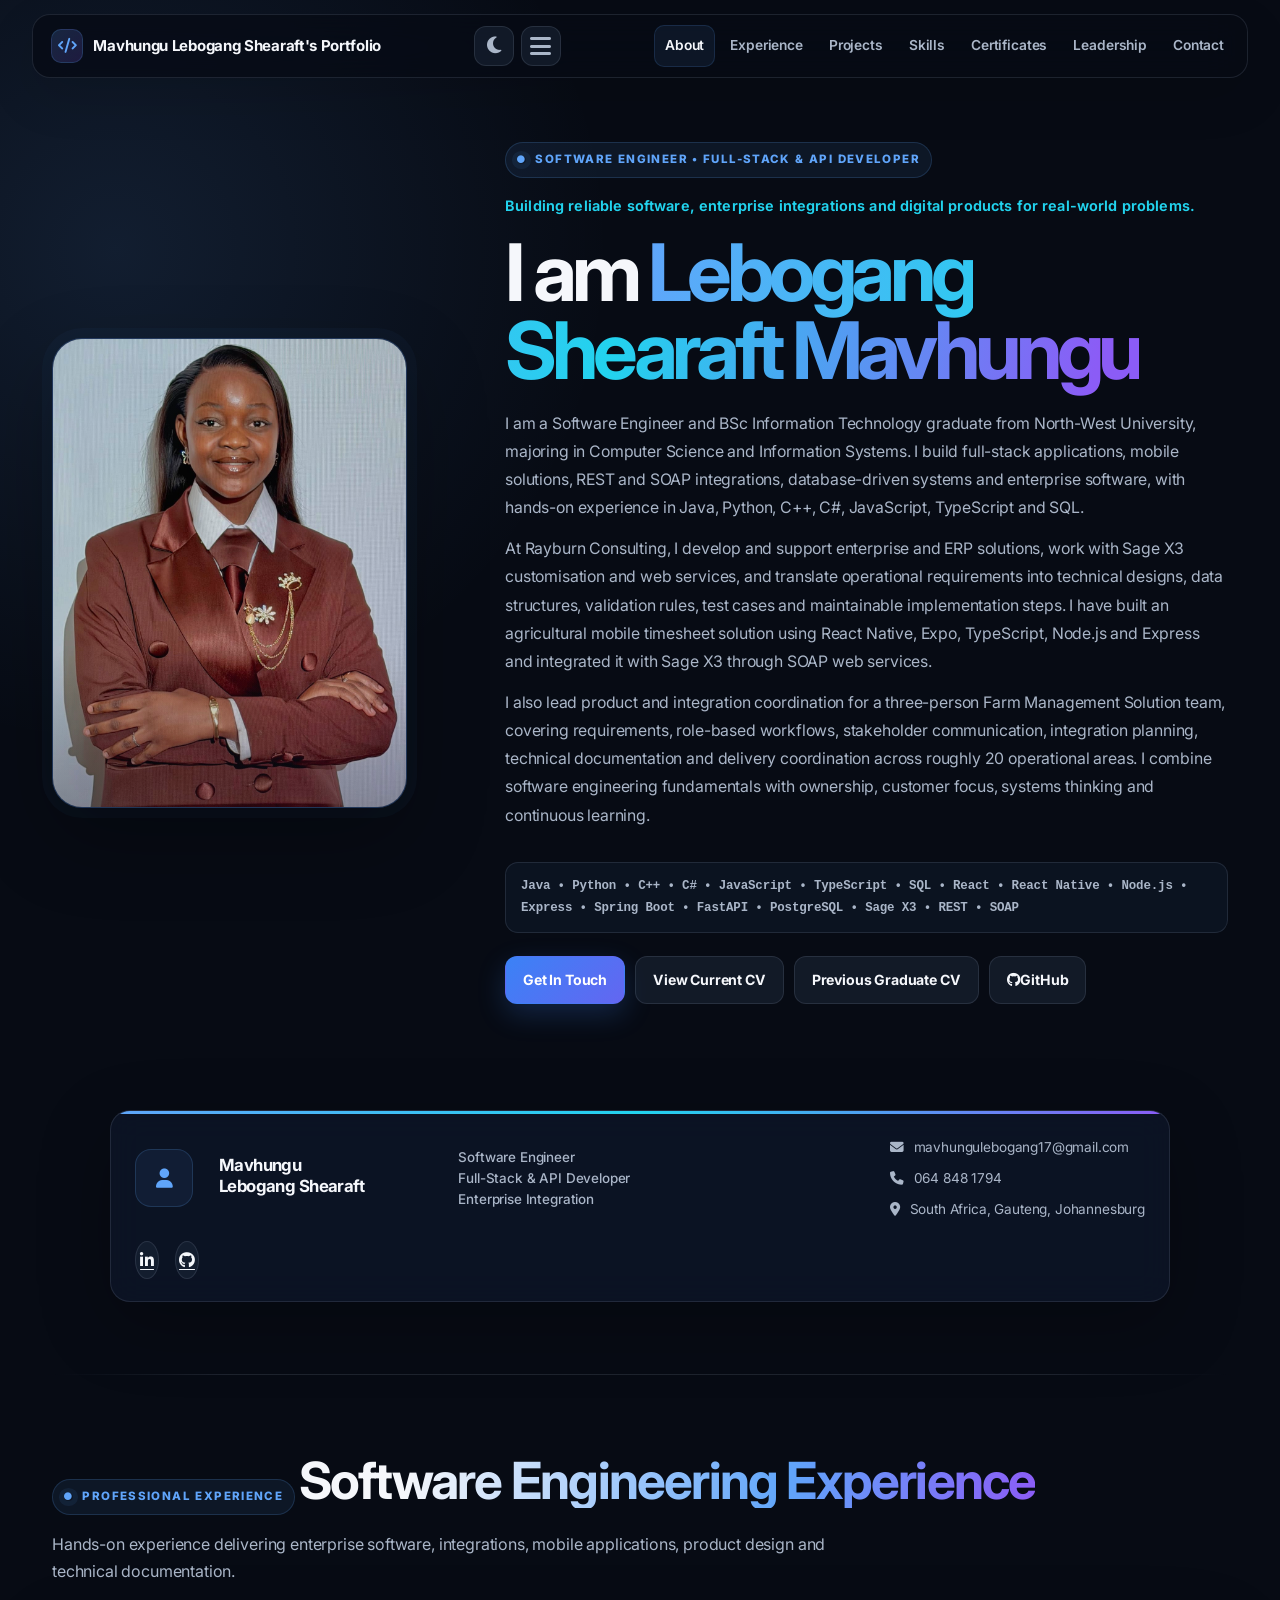
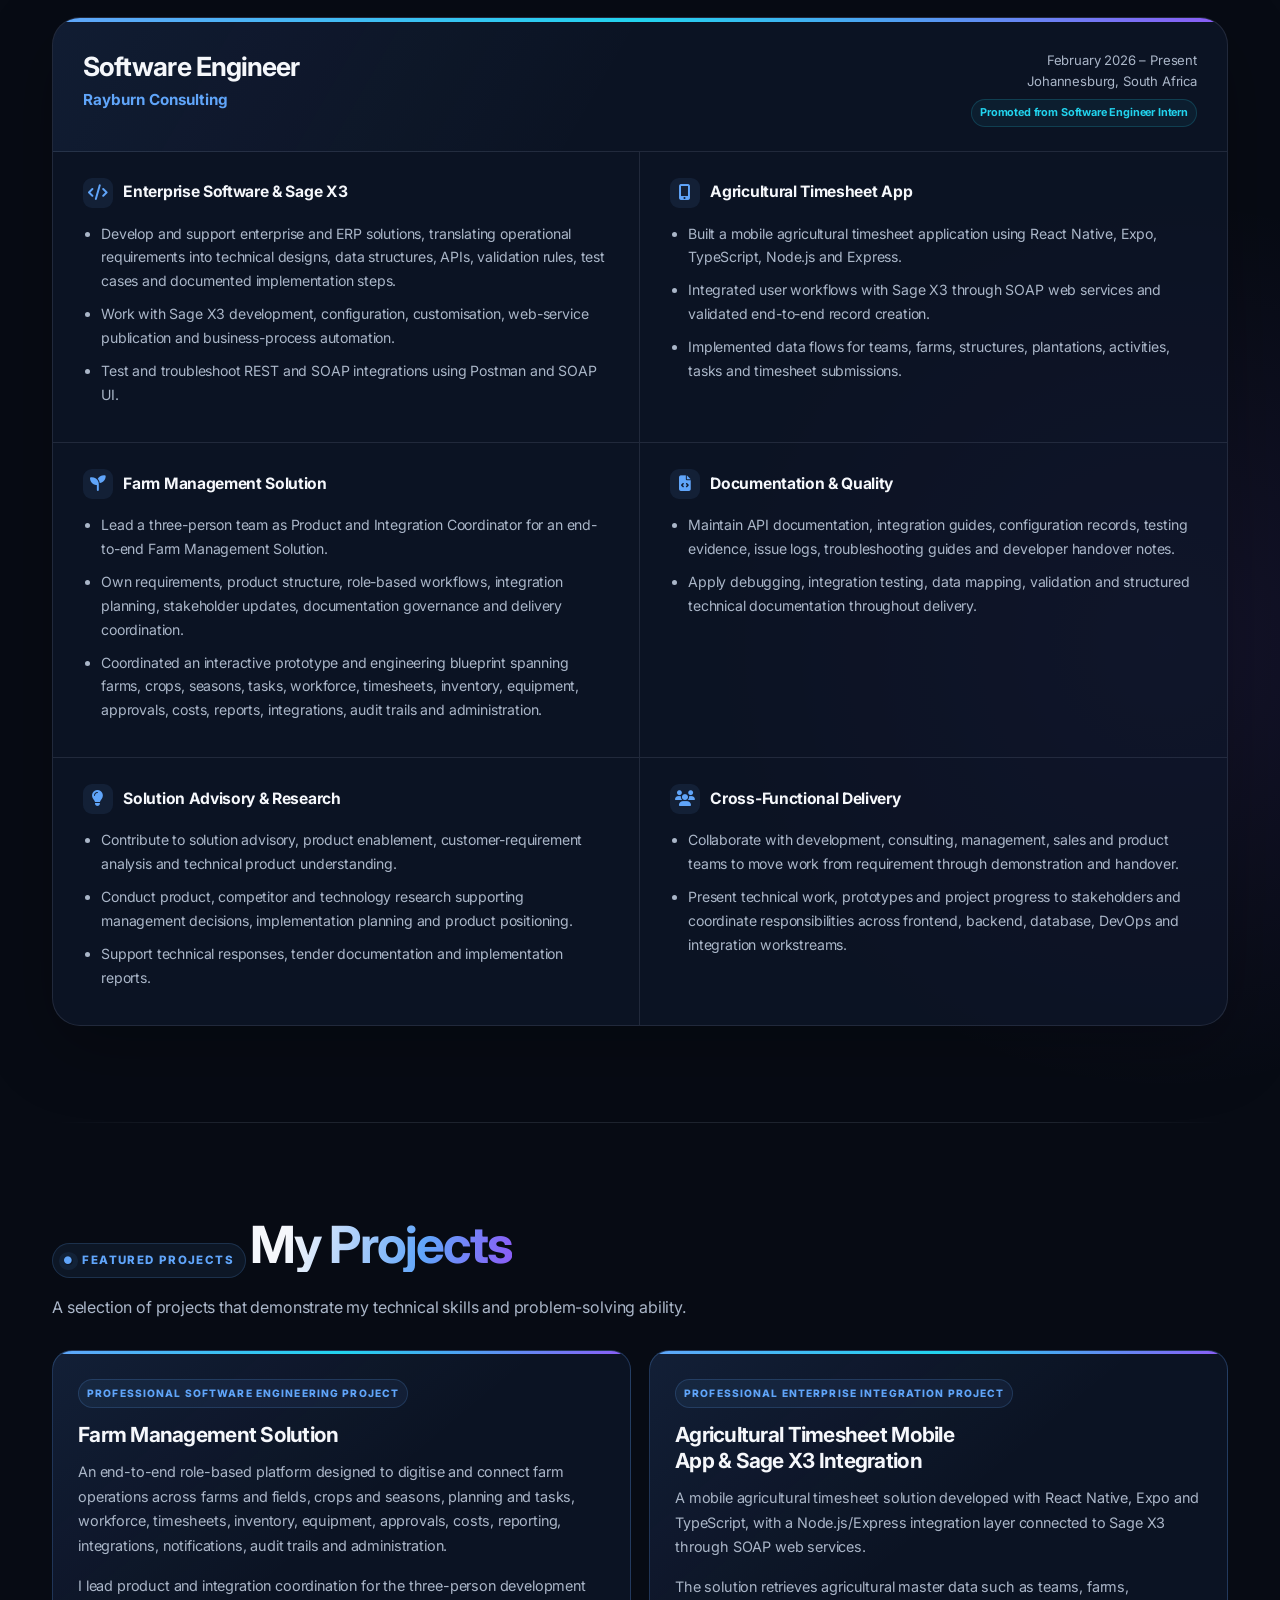
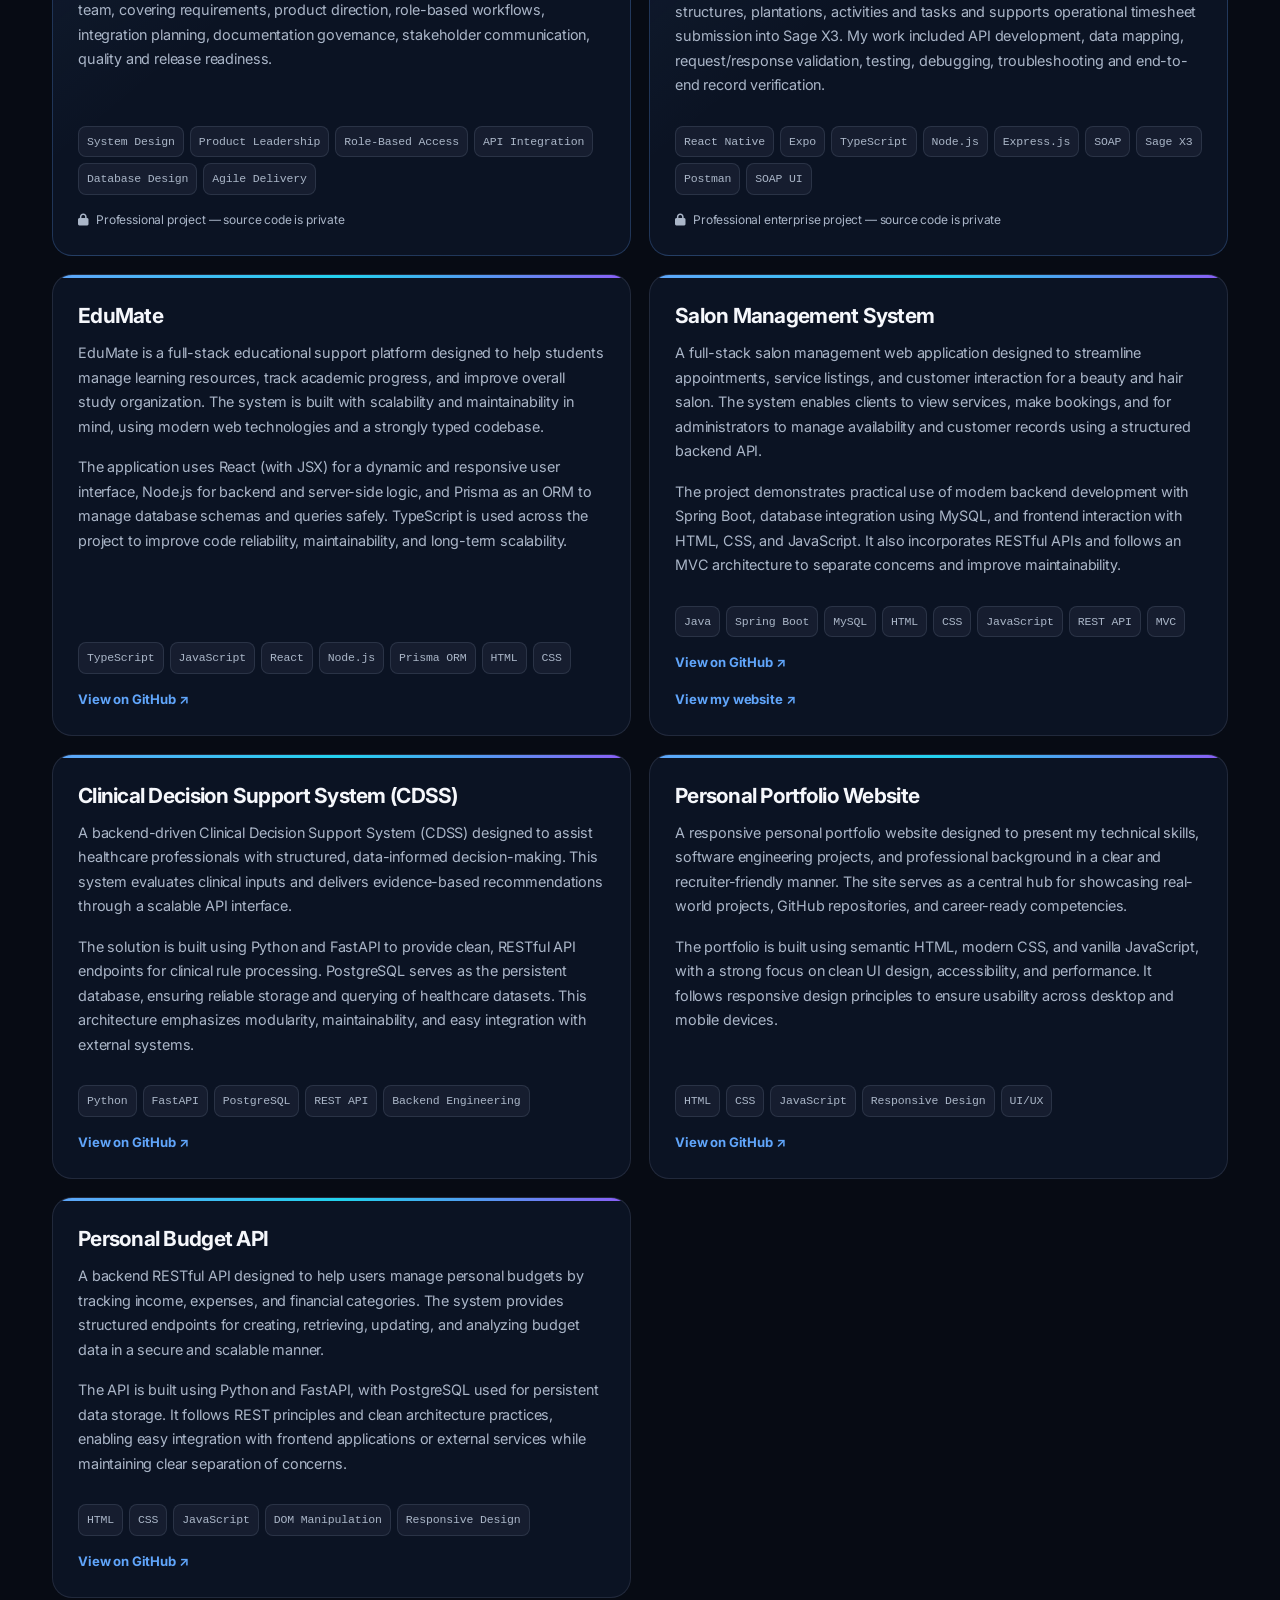
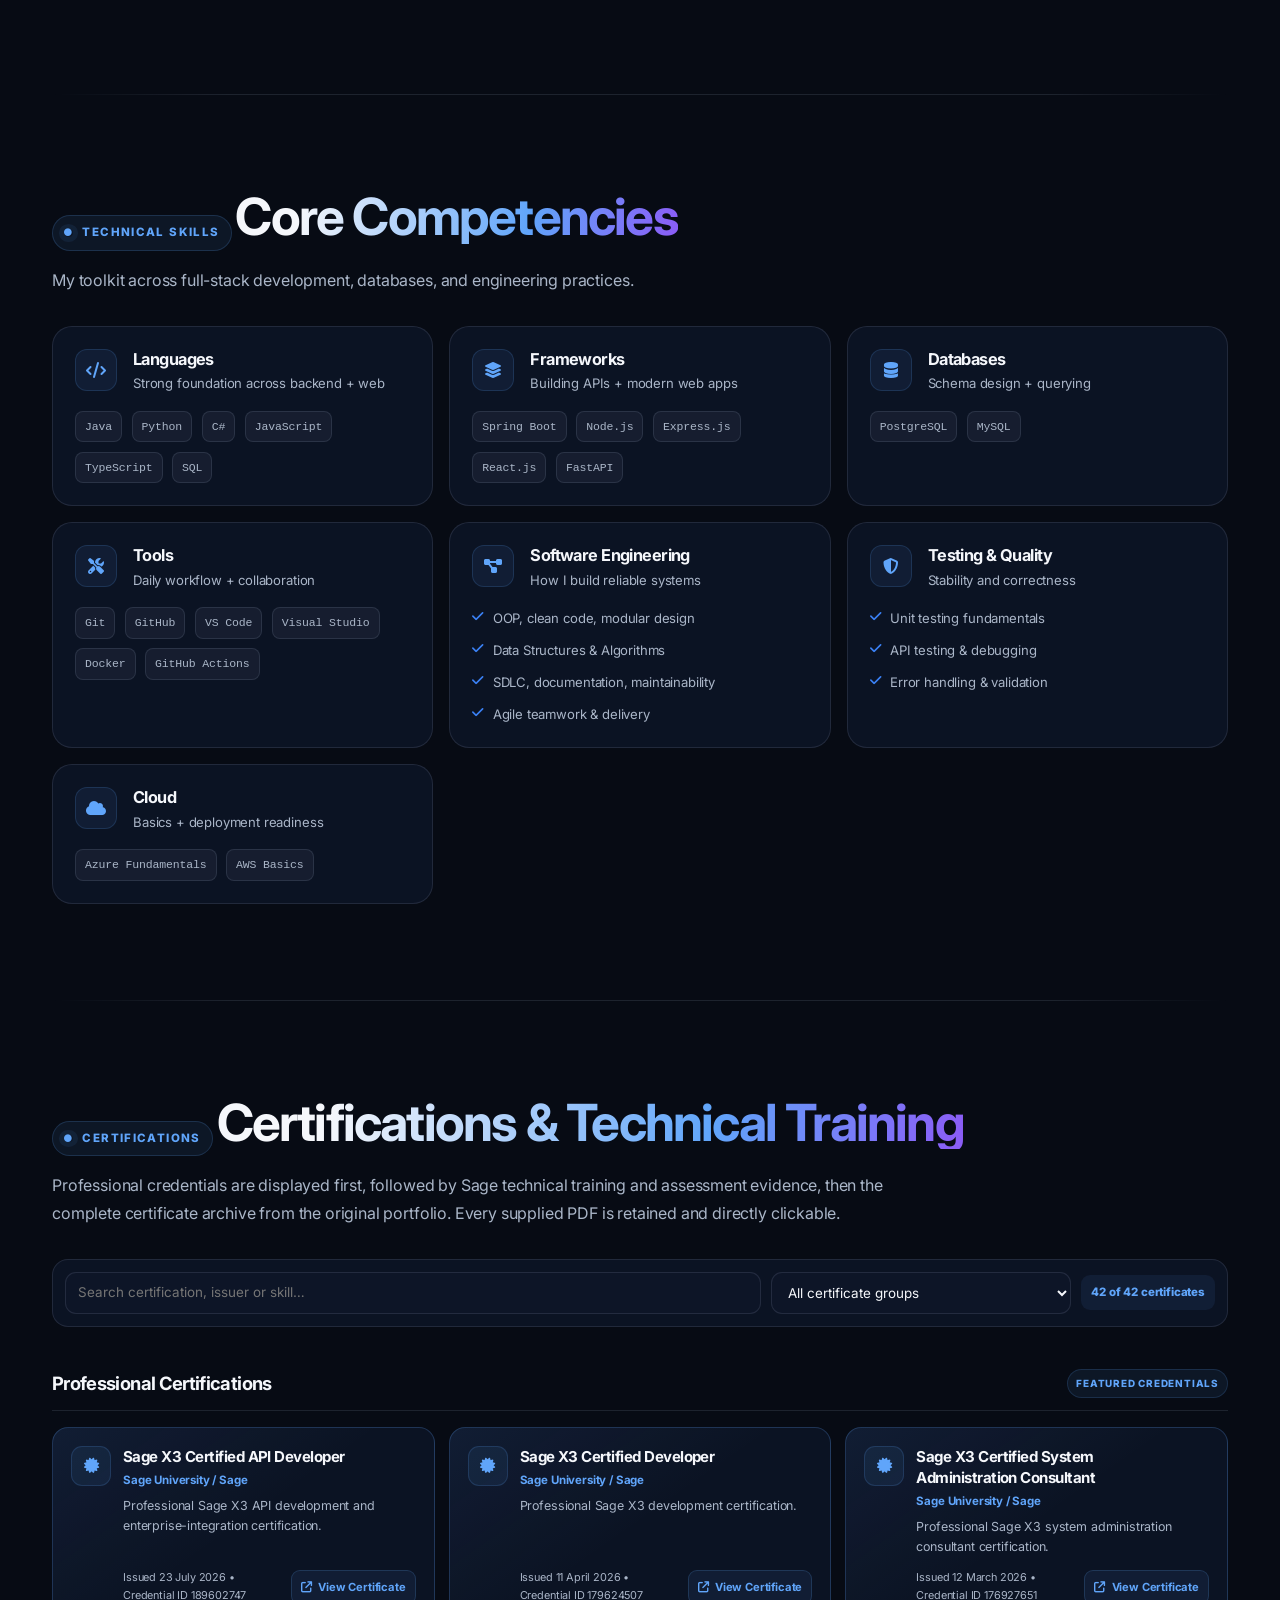
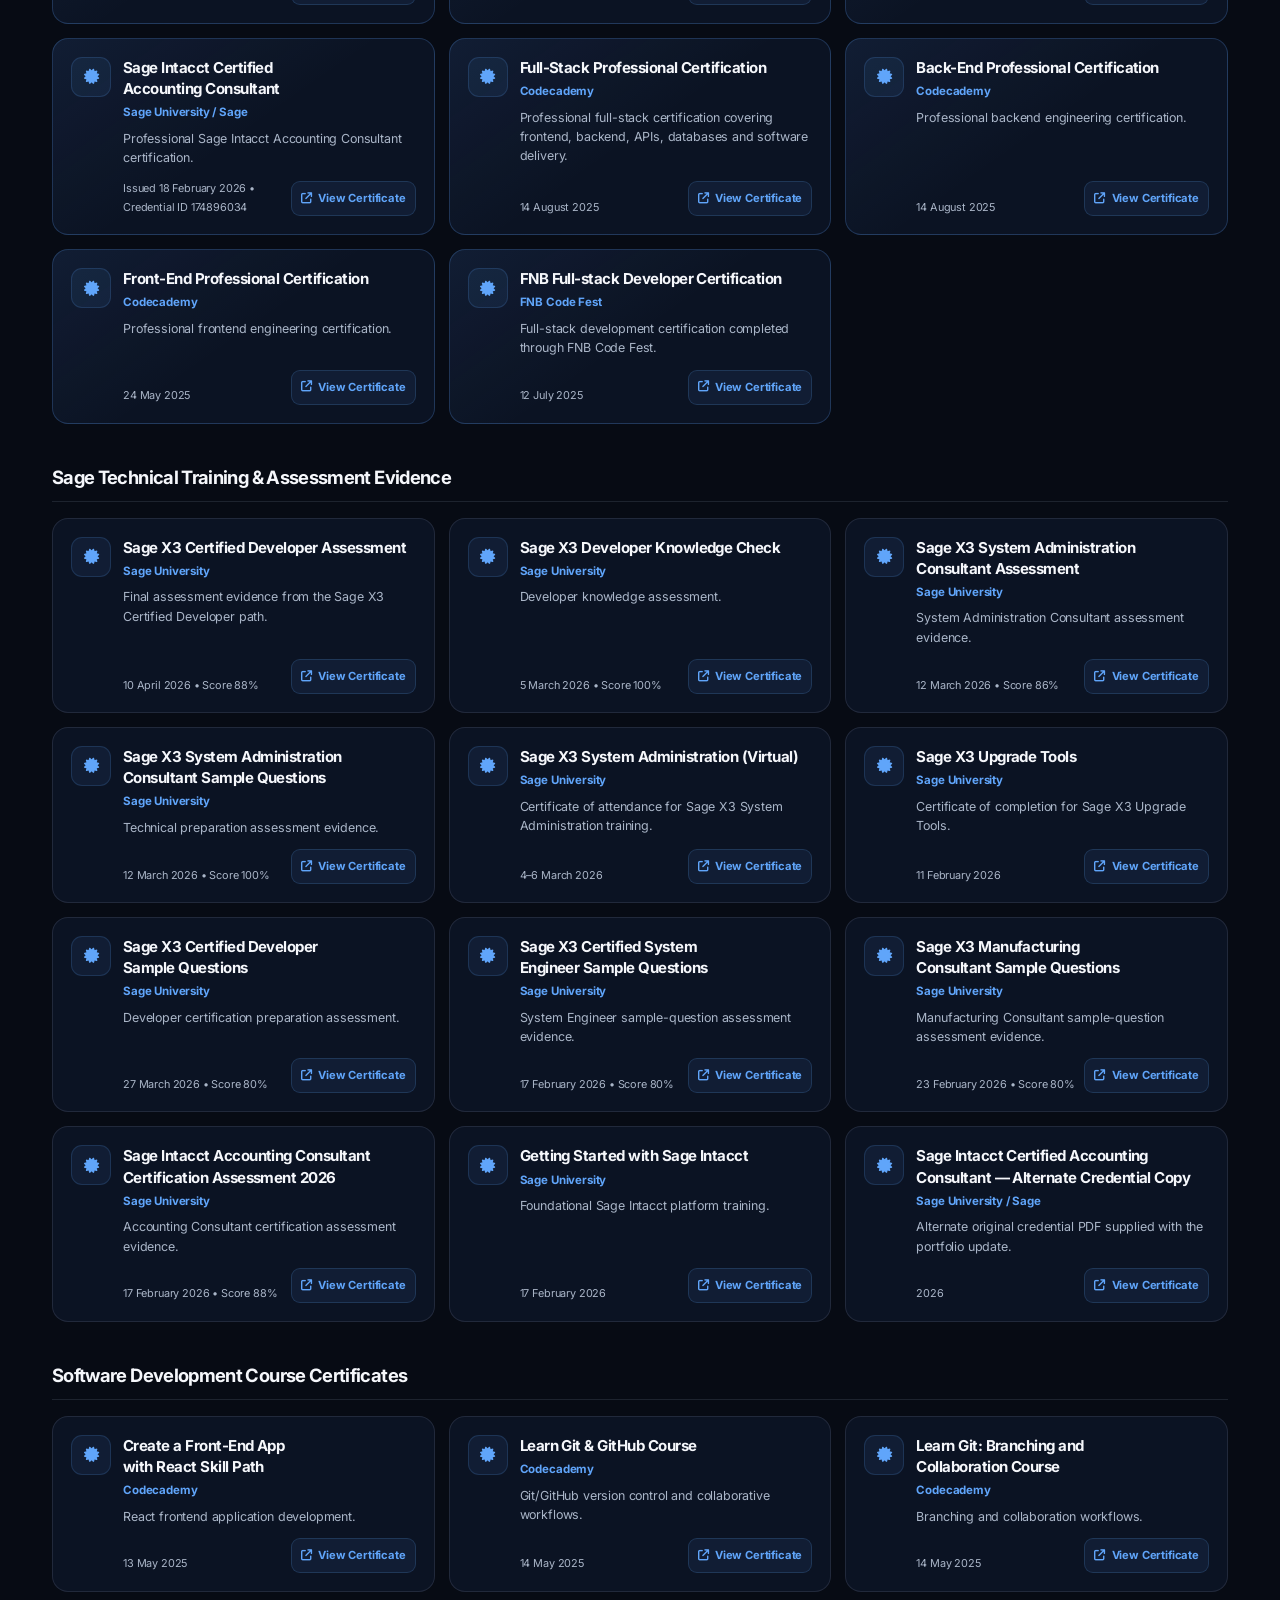
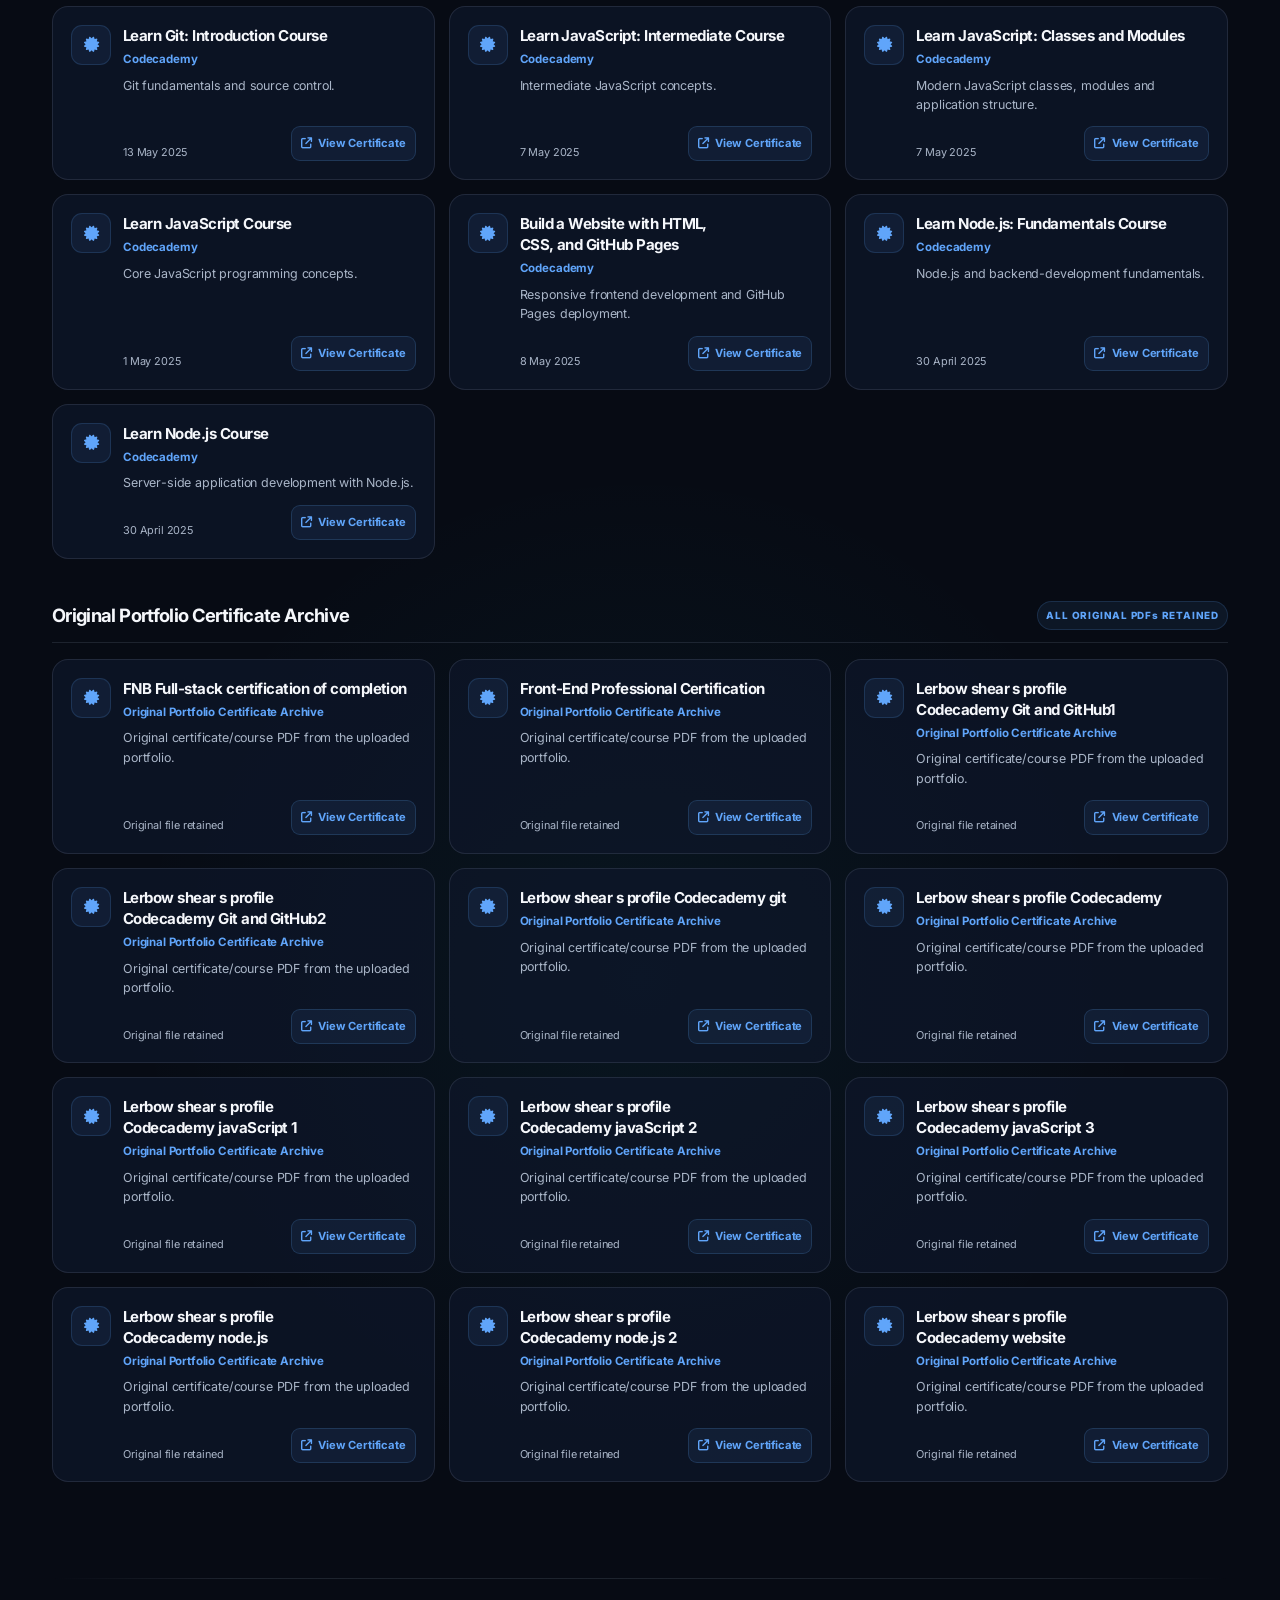
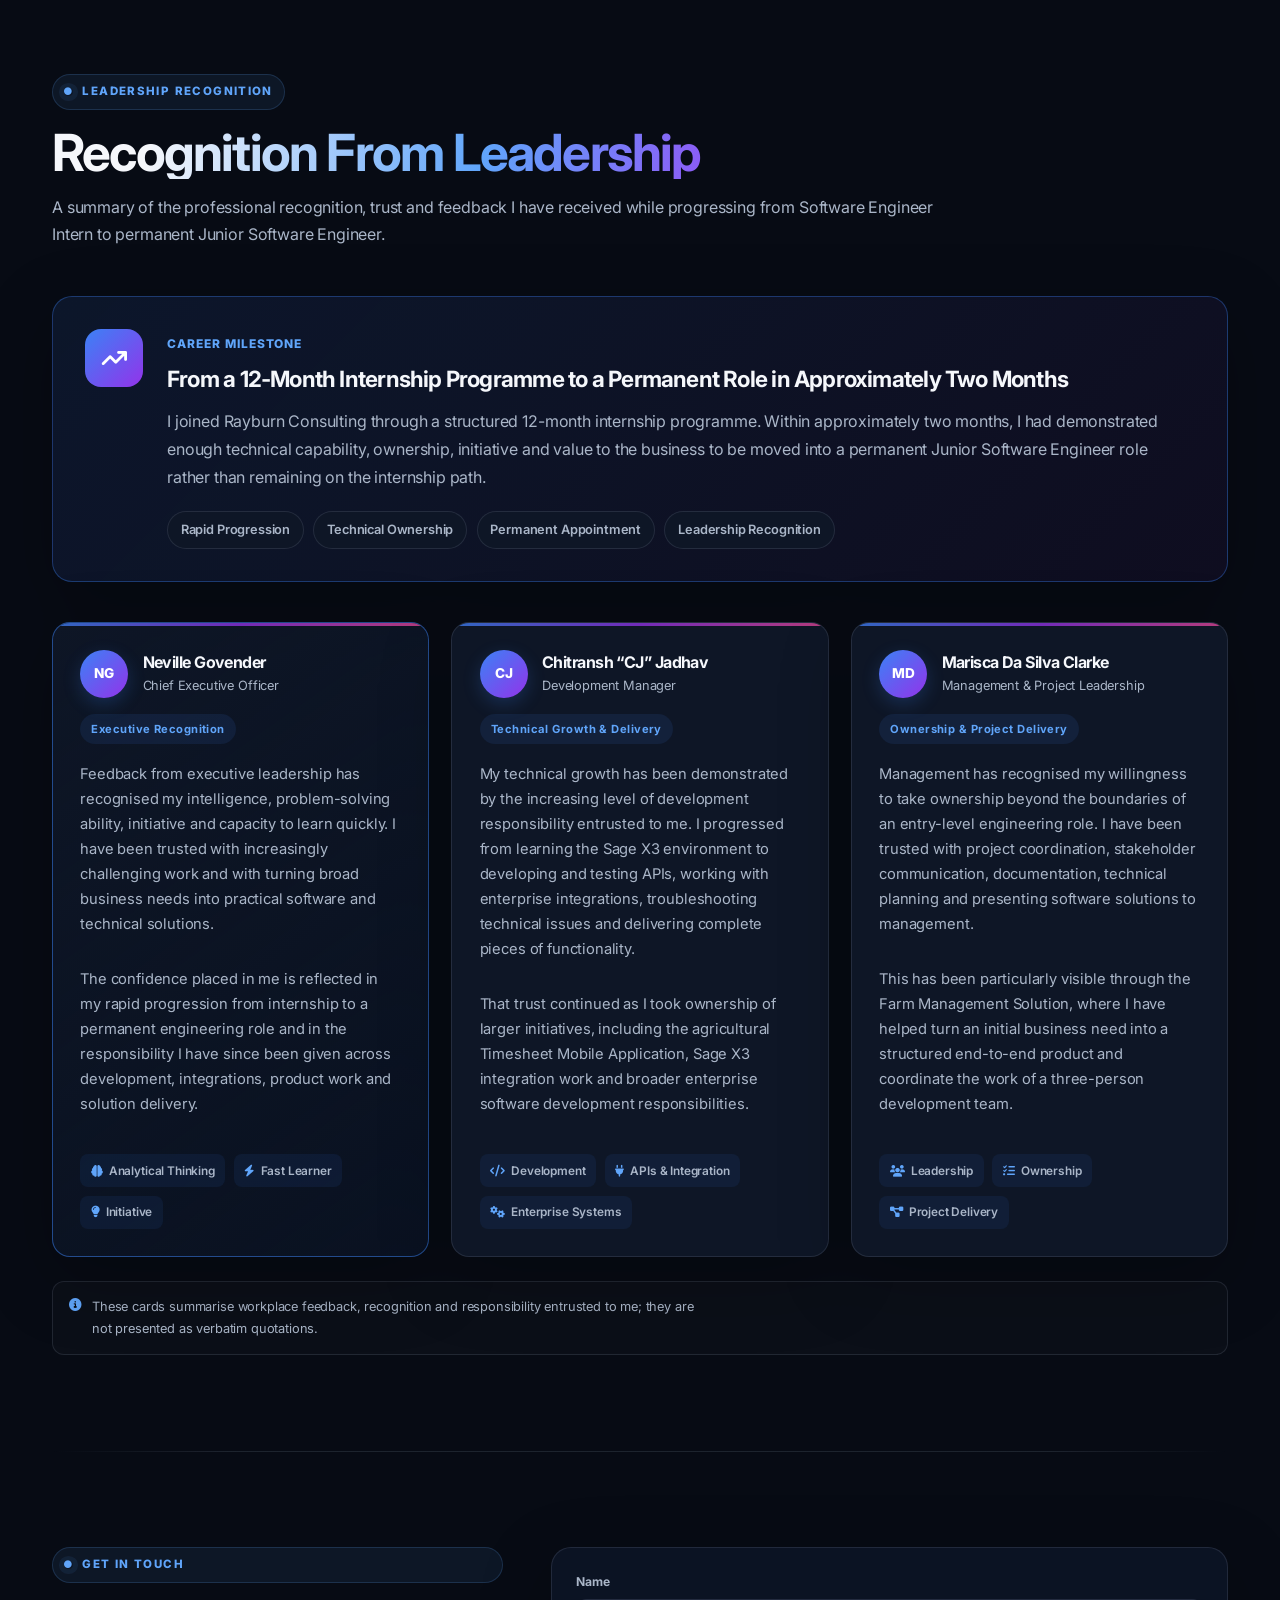
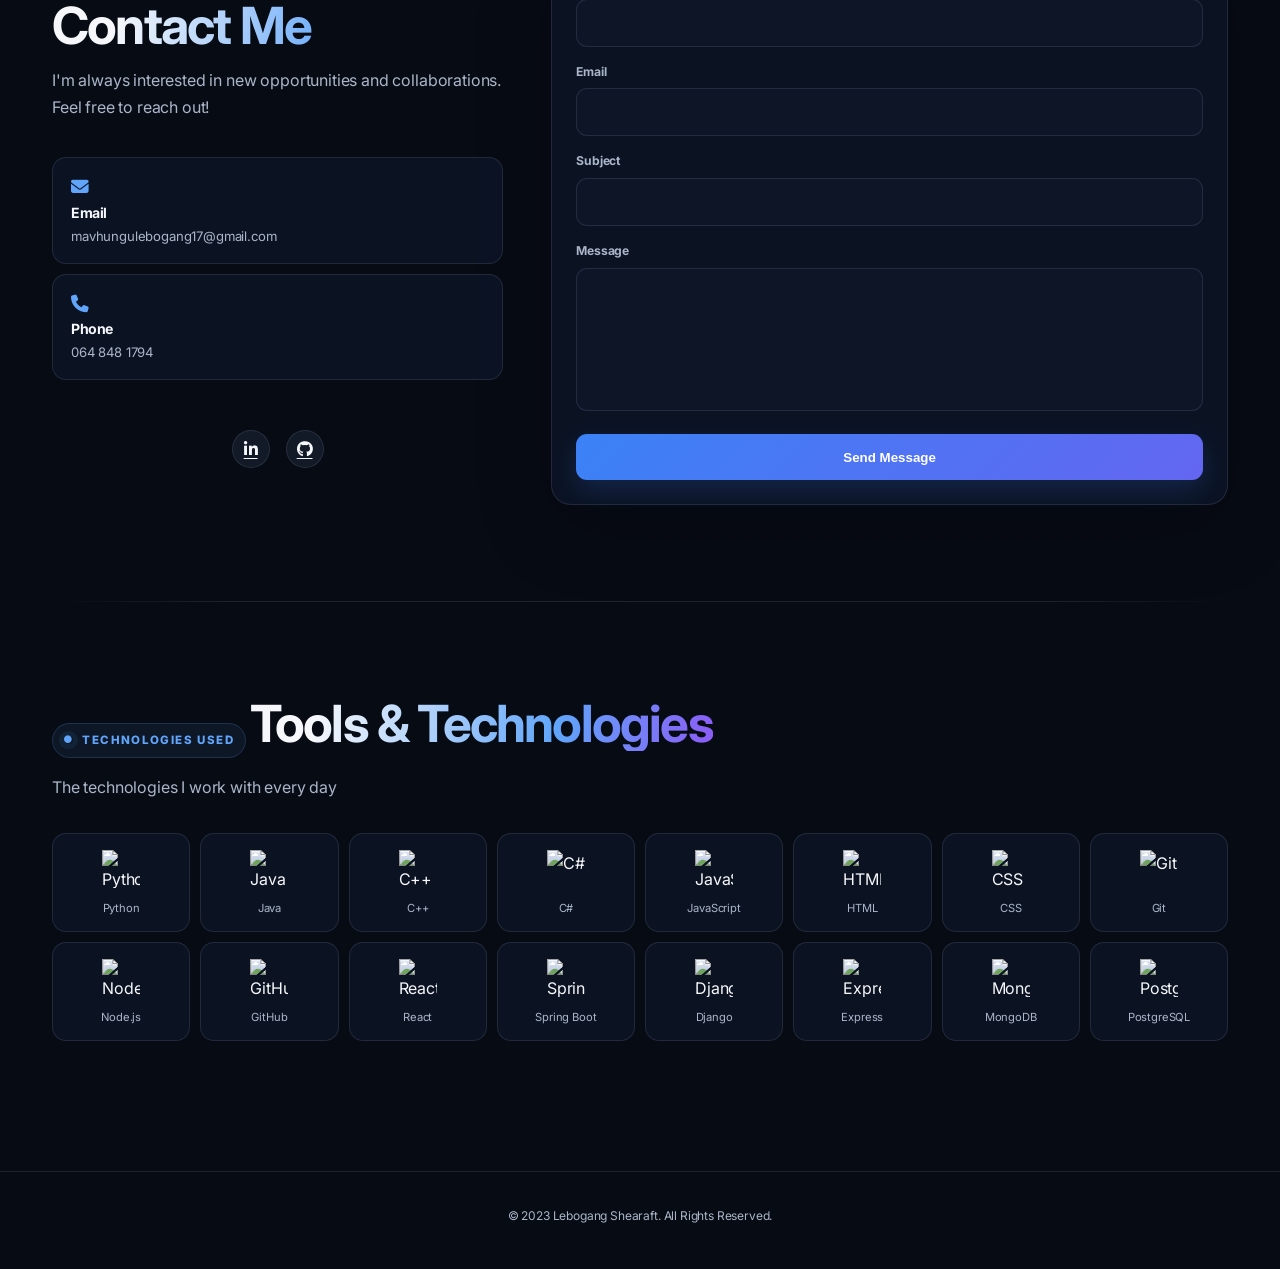
==== commit eba2d513: "Update index.html" ====
--- a/index.html
+++ b/index.html
@@ -3,8 +3,8 @@
 <head>
   <meta charset="UTF-8" />
   <meta name="viewport" content="width=device-width, initial-scale=1.0" />
-  <title>Lebogang Shearaft Mavhungu - Junior Software Engineer | Full-Stack & API Developer</title>
-  <meta name="description" content="Portfolio of Lebogang Shearaft Mavhungu, Junior Software Engineer, Full-Stack Developer, Sage X3 Developer and API integration specialist." />
+  <title>Lebogang Shearaft Mavhungu -  Software Engineer | Full-Stack & API Developer</title>
+  <meta name="description" content="Portfolio of Lebogang Shearaft Mavhungu, Software Engineer, Full-Stack Developer, Sage X3 Developer and API integration specialist." />
   <!-- Google Fonts -->
   <link href="https://fonts.googleapis.com/css2?family=Inter:wght@300;400;500;600;700&display=swap" rel="stylesheet" />
   <!-- DevIcons for Technology Logos -->
@@ -1166,19 +1166,19 @@
   <section id="about" class="visible">
     <!-- Profile Image -->
     <div class="profile-image-container">
-      <img src="professional-profile.png" alt="Lebogang Shearaft Mavhungu - Junior Software Engineer" class="profile-image">
+      <img src="professional-profile.png" alt="Lebogang Shearaft Mavhungu -  Software Engineer" class="profile-image">
     </div>
     <!-- Hero Content -->
     <div class="hero-content">
       <div class="tagline">
         <i class="fas fa-circle"></i>
-        JUNIOR SOFTWARE ENGINEER • FULL-STACK & API DEVELOPER
+         SOFTWARE ENGINEER • FULL-STACK & API DEVELOPER
        </div>
         <p class="photo-slogan">
         Building reliable software, enterprise integrations and digital products for real-world problems.
         </p>
       <h1 class="hero-title">I am <span class="gradient-text">Lebogang Shearaft Mavhungu</span></h1>
-      <p>I am a Junior Software Engineer and BSc Information Technology graduate from North-West University, majoring in Computer Science and Information Systems. I build full-stack applications, mobile solutions, REST and SOAP integrations, database-driven systems and enterprise software, with hands-on experience in Java, Python, C++, C#, JavaScript, TypeScript and SQL.</p>
+      <p>I am a Software Engineer and BSc Information Technology graduate from North-West University, majoring in Computer Science and Information Systems. I build full-stack applications, mobile solutions, REST and SOAP integrations, database-driven systems and enterprise software, with hands-on experience in Java, Python, C++, C#, JavaScript, TypeScript and SQL.</p>
       <p>At Rayburn Consulting, I develop and support enterprise and ERP solutions, work with Sage X3 customisation and web services, and translate operational requirements into technical designs, data structures, validation rules, test cases and maintainable implementation steps. I have built an agricultural mobile timesheet solution using React Native, Expo, TypeScript, Node.js and Express and integrated it with Sage X3 through SOAP web services.</p>
       <p>I also lead product and integration coordination for a three-person Farm Management Solution team, covering requirements, role-based workflows, stakeholder communication, integration planning, technical documentation and delivery coordination across roughly 20 operational areas. I combine software engineering fundamentals with ownership, customer focus, systems thinking and continuous learning.</p>
       <div class="hero-tech-line">Java • Python • C++ • C# • JavaScript • TypeScript • SQL • React • React Native • Node.js • Express • Spring Boot • FastAPI • PostgreSQL • Sage X3 • REST • SOAP</div>
@@ -1199,7 +1199,7 @@
           <i class="fas fa-user"></i>
         </div>
         <h3>Mavhungu Lebogang Shearaft</h3>
-        <p>Junior Software Engineer<br>Full-Stack & API Developer<br>Enterprise Integration</p>
+        <p>Software Engineer<br>Full-Stack & API Developer<br>Enterprise Integration</p>
         <ul class="contact-list">
           <li>
             <i class="fas fa-envelope"></i>
@@ -1240,7 +1240,7 @@
     <div class="experience-card">
       <div class="experience-header">
         <div>
-          <h3>Junior Software Engineer</h3>
+          <h3>Software Engineer</h3>
           <h4>Rayburn Consulting</h4>
         </div>
         <div class="experience-meta">February 2026 – Present<br>Johannesburg, South Africa<br><span class="experience-badge">Promoted from Software Engineer Intern</span></div>
@@ -2103,4 +2103,4 @@
   </script>
   <script src="design-refresh.js" defer></script>
 </body>
-</html>+</html>
